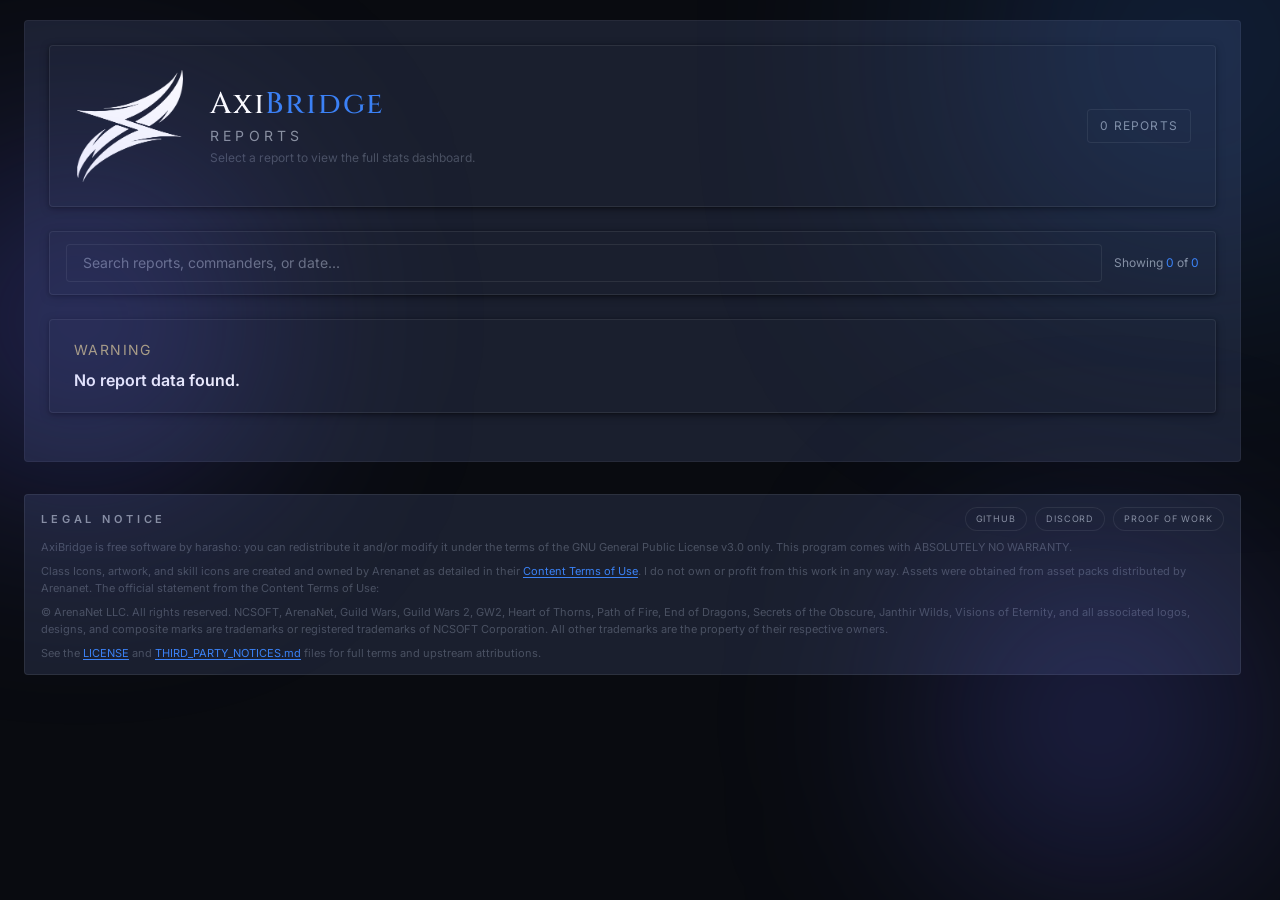
==== index.html @ 754b5597 "Add web template" ====
<!doctype html>
<html lang="en">
  <head>
    <meta charset="UTF-8" />
    <link rel="icon" type="image/png" href="./img/AxiBridge-white.png" />
    <meta name="viewport" content="width=device-width, initial-scale=1.0" />
    <title>AxiBridge</title>
    <script type="module" crossorigin src="./assets/index-B4_kZqnV.js"></script>
    <link rel="stylesheet" crossorigin href="./assets/index-CIbqY3Gg.css">
  </head>
  <body>
    <div id="root"></div>
  </body>
</html>
---- assets/index-CIbqY3Gg.css ----
@import"https://fonts.googleapis.com/css2?family=Cinzel:wght@500;700&family=Inter:wght@400;500;600;700&display=swap";*,:before,:after{--tw-border-spacing-x: 0;--tw-border-spacing-y: 0;--tw-translate-x: 0;--tw-translate-y: 0;--tw-rotate: 0;--tw-skew-x: 0;--tw-skew-y: 0;--tw-scale-x: 1;--tw-scale-y: 1;--tw-pan-x: ;--tw-pan-y: ;--tw-pinch-zoom: ;--tw-scroll-snap-strictness: proximity;--tw-gradient-from-position: ;--tw-gradient-via-position: ;--tw-gradient-to-position: ;--tw-ordinal: ;--tw-slashed-zero: ;--tw-numeric-figure: ;--tw-numeric-spacing: ;--tw-numeric-fraction: ;--tw-ring-inset: ;--tw-ring-offset-width: 0px;--tw-ring-offset-color: #fff;--tw-ring-color: rgb(59 130 246 / .5);--tw-ring-offset-shadow: 0 0 #0000;--tw-ring-shadow: 0 0 #0000;--tw-shadow: 0 0 #0000;--tw-shadow-colored: 0 0 #0000;--tw-blur: ;--tw-brightness: ;--tw-contrast: ;--tw-grayscale: ;--tw-hue-rotate: ;--tw-invert: ;--tw-saturate: ;--tw-sepia: ;--tw-drop-shadow: ;--tw-backdrop-blur: ;--tw-backdrop-brightness: ;--tw-backdrop-contrast: ;--tw-backdrop-grayscale: ;--tw-backdrop-hue-rotate: ;--tw-backdrop-invert: ;--tw-backdrop-opacity: ;--tw-backdrop-saturate: ;--tw-backdrop-sepia: ;--tw-contain-size: ;--tw-contain-layout: ;--tw-contain-paint: ;--tw-contain-style: }::backdrop{--tw-border-spacing-x: 0;--tw-border-spacing-y: 0;--tw-translate-x: 0;--tw-translate-y: 0;--tw-rotate: 0;--tw-skew-x: 0;--tw-skew-y: 0;--tw-scale-x: 1;--tw-scale-y: 1;--tw-pan-x: ;--tw-pan-y: ;--tw-pinch-zoom: ;--tw-scroll-snap-strictness: proximity;--tw-gradient-from-position: ;--tw-gradient-via-position: ;--tw-gradient-to-position: ;--tw-ordinal: ;--tw-slashed-zero: ;--tw-numeric-figure: ;--tw-numeric-spacing: ;--tw-numeric-fraction: ;--tw-ring-inset: ;--tw-ring-offset-width: 0px;--tw-ring-offset-color: #fff;--tw-ring-color: rgb(59 130 246 / .5);--tw-ring-offset-shadow: 0 0 #0000;--tw-ring-shadow: 0 0 #0000;--tw-shadow: 0 0 #0000;--tw-shadow-colored: 0 0 #0000;--tw-blur: ;--tw-brightness: ;--tw-contrast: ;--tw-grayscale: ;--tw-hue-rotate: ;--tw-invert: ;--tw-saturate: ;--tw-sepia: ;--tw-drop-shadow: ;--tw-backdrop-blur: ;--tw-backdrop-brightness: ;--tw-backdrop-contrast: ;--tw-backdrop-grayscale: ;--tw-backdrop-hue-rotate: ;--tw-backdrop-invert: ;--tw-backdrop-opacity: ;--tw-backdrop-saturate: ;--tw-backdrop-sepia: ;--tw-contain-size: ;--tw-contain-layout: ;--tw-contain-paint: ;--tw-contain-style: }*,:before,:after{box-sizing:border-box;border-width:0;border-style:solid;border-color:#e5e7eb}:before,:after{--tw-content: ""}html,:host{line-height:1.5;-webkit-text-size-adjust:100%;-moz-tab-size:4;-o-tab-size:4;tab-size:4;font-family:ui-sans-serif,system-ui,sans-serif,"Apple Color Emoji","Segoe UI Emoji",Segoe UI Symbol,"Noto Color Emoji";font-feature-settings:normal;font-variation-settings:normal;-webkit-tap-highlight-color:transparent}body{margin:0;line-height:inherit}hr{height:0;color:inherit;border-top-width:1px}abbr:where([title]){-webkit-text-decoration:underline dotted;text-decoration:underline dotted}h1,h2,h3,h4,h5,h6{font-size:inherit;font-weight:inherit}a{color:inherit;text-decoration:inherit}b,strong{font-weight:bolder}code,kbd,samp,pre{font-family:ui-monospace,SFMono-Regular,Menlo,Monaco,Consolas,Liberation Mono,Courier New,monospace;font-feature-settings:normal;font-variation-settings:normal;font-size:1em}small{font-size:80%}sub,sup{font-size:75%;line-height:0;position:relative;vertical-align:baseline}sub{bottom:-.25em}sup{top:-.5em}table{text-indent:0;border-color:inherit;border-collapse:collapse}button,input,optgroup,select,textarea{font-family:inherit;font-feature-settings:inherit;font-variation-settings:inherit;font-size:100%;font-weight:inherit;line-height:inherit;letter-spacing:inherit;color:inherit;margin:0;padding:0}button,select{text-transform:none}button,input:where([type=button]),input:where([type=reset]),input:where([type=submit]){-webkit-appearance:button;background-color:transparent;background-image:none}:-moz-focusring{outline:auto}:-moz-ui-invalid{box-shadow:none}progress{vertical-align:baseline}::-webkit-inner-spin-button,::-webkit-outer-spin-button{height:auto}[type=search]{-webkit-appearance:textfield;outline-offset:-2px}::-webkit-search-decoration{-webkit-appearance:none}::-webkit-file-upload-button{-webkit-appearance:button;font:inherit}summary{display:list-item}blockquote,dl,dd,h1,h2,h3,h4,h5,h6,hr,figure,p,pre{margin:0}fieldset{margin:0;padding:0}legend{padding:0}ol,ul,menu{list-style:none;margin:0;padding:0}dialog{padding:0}textarea{resize:vertical}input::-moz-placeholder,textarea::-moz-placeholder{opacity:1;color:#9ca3af}input::placeholder,textarea::placeholder{opacity:1;color:#9ca3af}button,[role=button]{cursor:pointer}:disabled{cursor:default}img,svg,video,canvas,audio,iframe,embed,object{display:block;vertical-align:middle}img,video{max-width:100%;height:auto}[hidden]:where(:not([hidden=until-found])){display:none}.\!container{width:100%!important}.container{width:100%}@media(min-width:640px){.\!container{max-width:640px!important}.container{max-width:640px}}@media(min-width:768px){.\!container{max-width:768px!important}.container{max-width:768px}}@media(min-width:1024px){.\!container{max-width:1024px!important}.container{max-width:1024px}}@media(min-width:1280px){.\!container{max-width:1280px!important}.container{max-width:1280px}}@media(min-width:1536px){.\!container{max-width:1536px!important}.container{max-width:1536px}}.pointer-events-none{pointer-events:none}.pointer-events-auto{pointer-events:auto}.\!visible{visibility:visible!important}.visible{visibility:visible}.collapse{visibility:collapse}.static{position:static}.fixed{position:fixed}.absolute{position:absolute}.relative{position:relative}.sticky{position:sticky}.inset-0{top:0;right:0;bottom:0;left:0}.inset-\[0\.7px\]{top:.7px;right:.7px;bottom:.7px;left:.7px}.inset-y-0{top:0;bottom:0}.-bottom-0\.5{bottom:-.125rem}.-bottom-1{bottom:-.25rem}.-bottom-24{bottom:-6rem}.-left-16{left:-4rem}.-left-8{left:-2rem}.-right-0\.5{right:-.125rem}.-right-1{right:-.25rem}.-right-24{right:-6rem}.-top-0\.5{top:-.125rem}.-top-24{top:-6rem}.-top-\[9px\]{top:-9px}.bottom-0{bottom:0}.bottom-4{bottom:1rem}.bottom-\[1px\]{bottom:1px}.bottom-full{bottom:100%}.left-0{left:0}.left-1{left:.25rem}.left-1\/2{left:50%}.left-2\.5{left:.625rem}.left-3{left:.75rem}.left-4{left:1rem}.right-0{right:0}.right-1{right:.25rem}.right-2{right:.5rem}.right-2\.5{right:.625rem}.right-4{right:1rem}.top-0{top:0}.top-1{top:.25rem}.top-1\/2{top:50%}.top-2{top:.5rem}.top-\[1px\]{top:1px}.top-\[calc\(100\%\+4px\)\]{top:calc(100% + 4px)}.top-full{top:100%}.isolate{isolation:isolate}.z-0{z-index:0}.z-10{z-index:10}.z-20{z-index:20}.z-30{z-index:30}.z-40{z-index:40}.z-50{z-index:50}.z-\[1\]{z-index:1}.z-\[60\]{z-index:60}.z-\[70\]{z-index:70}.z-\[72\]{z-index:72}.z-\[74\]{z-index:74}.z-\[9999\]{z-index:9999}.col-span-2{grid-column:span 2 / span 2}.row-span-2{grid-row:span 2 / span 2}.m-0{margin:0}.-mx-1{margin-left:-.25rem;margin-right:-.25rem}.mx-1{margin-left:.25rem;margin-right:.25rem}.mx-3{margin-left:.75rem;margin-right:.75rem}.mx-4{margin-left:1rem;margin-right:1rem}.mx-auto{margin-left:auto;margin-right:auto}.my-3{margin-top:.75rem;margin-bottom:.75rem}.\!mb-0{margin-bottom:0!important}.\!mt-0{margin-top:0!important}.-mr-\[176px\]{margin-right:-176px}.mb-0\.5{margin-bottom:.125rem}.mb-1{margin-bottom:.25rem}.mb-1\.5{margin-bottom:.375rem}.mb-2{margin-bottom:.5rem}.mb-3{margin-bottom:.75rem}.mb-3\.5{margin-bottom:.875rem}.mb-4{margin-bottom:1rem}.mb-6{margin-bottom:1.5rem}.ml-1{margin-left:.25rem}.ml-1\.5{margin-left:.375rem}.ml-2{margin-left:.5rem}.ml-3{margin-left:.75rem}.ml-auto{margin-left:auto}.mr-3{margin-right:.75rem}.mt-0\.5{margin-top:.125rem}.mt-1{margin-top:.25rem}.mt-10{margin-top:2.5rem}.mt-2{margin-top:.5rem}.mt-3{margin-top:.75rem}.mt-4{margin-top:1rem}.mt-5{margin-top:1.25rem}.mt-6{margin-top:1.5rem}.mt-8{margin-top:2rem}.mt-auto{margin-top:auto}.block{display:block}.inline-block{display:inline-block}.inline{display:inline}.flex{display:flex}.inline-flex{display:inline-flex}.\!table{display:table!important}.table{display:table}.grid{display:grid}.contents{display:contents}.hidden{display:none}.aspect-square{aspect-ratio:1 / 1}.h-0{height:0px}.h-1{height:.25rem}.h-1\.5{height:.375rem}.h-10{height:2.5rem}.h-12{height:3rem}.h-16{height:4rem}.h-2{height:.5rem}.h-2\.5{height:.625rem}.h-20{height:5rem}.h-24{height:6rem}.h-3{height:.75rem}.h-3\.5{height:.875rem}.h-32{height:8rem}.h-4{height:1rem}.h-48{height:12rem}.h-5{height:1.25rem}.h-56{height:14rem}.h-6{height:1.5rem}.h-64{height:16rem}.h-7{height:1.75rem}.h-8{height:2rem}.h-9{height:2.25rem}.h-\[12vh\]{height:12vh}.h-\[18px\]{height:18px}.h-\[220px\]{height:220px}.h-\[240px\]{height:240px}.h-\[260px\]{height:260px}.h-\[26px\]{height:26px}.h-\[280px\]{height:280px}.h-\[2px\]{height:2px}.h-\[300px\]{height:300px}.h-\[320px\]{height:320px}.h-\[34px\]{height:34px}.h-\[360px\]{height:360px}.h-\[3px\]{height:3px}.h-\[400px\]{height:400px}.h-\[480px\]{height:480px}.h-\[500px\]{height:500px}.h-\[65vh\]{height:65vh}.h-\[min\(82vh\,860px\)\]{height:min(82vh,860px)}.h-full{height:100%}.h-px{height:1px}.h-screen{height:100vh}.max-h-0{max-height:0px}.max-h-24{max-height:6rem}.max-h-28{max-height:7rem}.max-h-40{max-height:10rem}.max-h-56{max-height:14rem}.max-h-60{max-height:15rem}.max-h-64{max-height:16rem}.max-h-72{max-height:18rem}.max-h-80{max-height:20rem}.max-h-96{max-height:24rem}.max-h-\[260px\]{max-height:260px}.max-h-\[300px\]{max-height:300px}.max-h-\[30rem\]{max-height:30rem}.max-h-\[320px\]{max-height:320px}.max-h-\[32rem\]{max-height:32rem}.max-h-\[360px\]{max-height:360px}.max-h-\[420px\]{max-height:420px}.max-h-\[560px\]{max-height:560px}.max-h-\[60vh\]{max-height:60vh}.max-h-\[65vh\]{max-height:65vh}.max-h-\[85vh\]{max-height:85vh}.max-h-\[92vh\]{max-height:92vh}.max-h-\[99999px\]{max-height:99999px}.max-h-none{max-height:none}.min-h-0{min-height:0px}.min-h-10{min-height:2.5rem}.min-h-\[108px\]{min-height:108px}.min-h-\[126px\]{min-height:126px}.min-h-\[140px\]{min-height:140px}.min-h-\[182px\]{min-height:182px}.min-h-\[28px\]{min-height:28px}.min-h-\[30px\]{min-height:30px}.min-h-\[40px\]{min-height:40px}.min-h-\[56px\]{min-height:56px}.min-h-\[58px\]{min-height:58px}.min-h-\[60vh\]{min-height:60vh}.min-h-screen{min-height:100vh}.w-1\.5{width:.375rem}.w-10{width:2.5rem}.w-11{width:2.75rem}.w-12{width:3rem}.w-16{width:4rem}.w-2{width:.5rem}.w-2\.5{width:.625rem}.w-20{width:5rem}.w-3{width:.75rem}.w-3\.5{width:.875rem}.w-32{width:8rem}.w-36{width:9rem}.w-4{width:1rem}.w-44{width:11rem}.w-48{width:12rem}.w-5{width:1.25rem}.w-52{width:13rem}.w-56{width:14rem}.w-6{width:1.5rem}.w-64{width:16rem}.w-7{width:1.75rem}.w-8{width:2rem}.w-80{width:20rem}.w-9{width:2.25rem}.w-96{width:24rem}.w-\[120px\]{width:120px}.w-\[18px\]{width:18px}.w-\[220px\]{width:220px}.w-\[240px\]{width:240px}.w-\[248px\]{width:248px}.w-\[260px\]{width:260px}.w-\[26px\]{width:26px}.w-\[2px\]{width:2px}.w-\[320px\]{width:320px}.w-\[4\.5rem\]{width:4.5rem}.w-auto{width:auto}.w-full{width:100%}.w-max{width:-moz-max-content;width:max-content}.w-px{width:1px}.w-screen{width:100vw}.min-w-0{min-width:0px}.min-w-8{min-width:2rem}.min-w-\[240px\]{min-width:240px}.min-w-\[260px\]{min-width:260px}.min-w-\[420px\]{min-width:420px}.min-w-\[440px\]{min-width:440px}.min-w-\[560px\]{min-width:560px}.min-w-\[620px\]{min-width:620px}.min-w-\[640px\]{min-width:640px}.min-w-\[680px\]{min-width:680px}.min-w-\[700px\]{min-width:700px}.min-w-\[720px\]{min-width:720px}.min-w-\[760px\]{min-width:760px}.min-w-\[860px\]{min-width:860px}.min-w-\[900px\]{min-width:900px}.min-w-full{min-width:100%}.max-w-2xl{max-width:42rem}.max-w-3xl{max-width:48rem}.max-w-4xl{max-width:56rem}.max-w-6xl{max-width:72rem}.max-w-\[1100px\]{max-width:1100px}.max-w-\[120px\]{max-width:120px}.max-w-\[12rem\]{max-width:12rem}.max-w-\[140px\]{max-width:140px}.max-w-\[160px\]{max-width:160px}.max-w-\[170px\]{max-width:170px}.max-w-\[180px\]{max-width:180px}.max-w-\[200px\]{max-width:200px}.max-w-\[2150px\]{max-width:2150px}.max-w-\[58vw\]{max-width:58vw}.max-w-\[80vw\]{max-width:80vw}.max-w-full{max-width:100%}.max-w-lg{max-width:32rem}.max-w-md{max-width:28rem}.max-w-none{max-width:none}.max-w-sm{max-width:24rem}.max-w-xs{max-width:20rem}.flex-1{flex:1 1 0%}.flex-none{flex:none}.flex-shrink-0{flex-shrink:0}.shrink{flex-shrink:1}.shrink-0{flex-shrink:0}.table-auto{table-layout:auto}.table-fixed{table-layout:fixed}.border-collapse{border-collapse:collapse}.border-separate{border-collapse:separate}.border-spacing-0{--tw-border-spacing-x: 0px;--tw-border-spacing-y: 0px;border-spacing:var(--tw-border-spacing-x) var(--tw-border-spacing-y)}.-translate-x-1\/2{--tw-translate-x: -50%;transform:translate(var(--tw-translate-x),var(--tw-translate-y)) rotate(var(--tw-rotate)) skew(var(--tw-skew-x)) skewY(var(--tw-skew-y)) scaleX(var(--tw-scale-x)) scaleY(var(--tw-scale-y))}.-translate-x-full{--tw-translate-x: -100%;transform:translate(var(--tw-translate-x),var(--tw-translate-y)) rotate(var(--tw-rotate)) skew(var(--tw-skew-x)) skewY(var(--tw-skew-y)) scaleX(var(--tw-scale-x)) scaleY(var(--tw-scale-y))}.-translate-y-1\/2{--tw-translate-y: -50%;transform:translate(var(--tw-translate-x),var(--tw-translate-y)) rotate(var(--tw-rotate)) skew(var(--tw-skew-x)) skewY(var(--tw-skew-y)) scaleX(var(--tw-scale-x)) scaleY(var(--tw-scale-y))}.-translate-y-2{--tw-translate-y: -.5rem;transform:translate(var(--tw-translate-x),var(--tw-translate-y)) rotate(var(--tw-rotate)) skew(var(--tw-skew-x)) skewY(var(--tw-skew-y)) scaleX(var(--tw-scale-x)) scaleY(var(--tw-scale-y))}.translate-x-0{--tw-translate-x: 0px;transform:translate(var(--tw-translate-x),var(--tw-translate-y)) rotate(var(--tw-rotate)) skew(var(--tw-skew-x)) skewY(var(--tw-skew-y)) scaleX(var(--tw-scale-x)) scaleY(var(--tw-scale-y))}.translate-x-1{--tw-translate-x: .25rem;transform:translate(var(--tw-translate-x),var(--tw-translate-y)) rotate(var(--tw-rotate)) skew(var(--tw-skew-x)) skewY(var(--tw-skew-y)) scaleX(var(--tw-scale-x)) scaleY(var(--tw-scale-y))}.translate-x-6{--tw-translate-x: 1.5rem;transform:translate(var(--tw-translate-x),var(--tw-translate-y)) rotate(var(--tw-rotate)) skew(var(--tw-skew-x)) skewY(var(--tw-skew-y)) scaleX(var(--tw-scale-x)) scaleY(var(--tw-scale-y))}.translate-y-0{--tw-translate-y: 0px;transform:translate(var(--tw-translate-x),var(--tw-translate-y)) rotate(var(--tw-rotate)) skew(var(--tw-skew-x)) skewY(var(--tw-skew-y)) scaleX(var(--tw-scale-x)) scaleY(var(--tw-scale-y))}.-rotate-90{--tw-rotate: -90deg;transform:translate(var(--tw-translate-x),var(--tw-translate-y)) rotate(var(--tw-rotate)) skew(var(--tw-skew-x)) skewY(var(--tw-skew-y)) scaleX(var(--tw-scale-x)) scaleY(var(--tw-scale-y))}.rotate-180{--tw-rotate: 180deg;transform:translate(var(--tw-translate-x),var(--tw-translate-y)) rotate(var(--tw-rotate)) skew(var(--tw-skew-x)) skewY(var(--tw-skew-y)) scaleX(var(--tw-scale-x)) scaleY(var(--tw-scale-y))}.rotate-45{--tw-rotate: 45deg;transform:translate(var(--tw-translate-x),var(--tw-translate-y)) rotate(var(--tw-rotate)) skew(var(--tw-skew-x)) skewY(var(--tw-skew-y)) scaleX(var(--tw-scale-x)) scaleY(var(--tw-scale-y))}.scale-105{--tw-scale-x: 1.05;--tw-scale-y: 1.05;transform:translate(var(--tw-translate-x),var(--tw-translate-y)) rotate(var(--tw-rotate)) skew(var(--tw-skew-x)) skewY(var(--tw-skew-y)) scaleX(var(--tw-scale-x)) scaleY(var(--tw-scale-y))}.transform{transform:translate(var(--tw-translate-x),var(--tw-translate-y)) rotate(var(--tw-rotate)) skew(var(--tw-skew-x)) skewY(var(--tw-skew-y)) scaleX(var(--tw-scale-x)) scaleY(var(--tw-scale-y))}.animate-\[fadeUp_0\.6s_ease-out\]{animation:fadeUp .6s ease-out}@keyframes pulse{50%{opacity:.5}}.animate-pulse{animation:pulse 2s cubic-bezier(.4,0,.6,1) infinite}@keyframes spin{to{transform:rotate(360deg)}}.animate-spin{animation:spin 1s linear infinite}.cursor-help{cursor:help}.cursor-not-allowed{cursor:not-allowed}.cursor-pointer{cursor:pointer}.select-none{-webkit-user-select:none;-moz-user-select:none;user-select:none}.resize{resize:both}.snap-x{scroll-snap-type:x var(--tw-scroll-snap-strictness)}.snap-mandatory{--tw-scroll-snap-strictness: mandatory}.snap-start{scroll-snap-align:start}.scroll-mt-24{scroll-margin-top:6rem}.scroll-mt-6{scroll-margin-top:1.5rem}.list-decimal{list-style-type:decimal}.list-disc{list-style-type:disc}.appearance-none{-webkit-appearance:none;-moz-appearance:none;appearance:none}.auto-cols-fr{grid-auto-columns:minmax(0,1fr)}.grid-flow-col{grid-auto-flow:column}.grid-cols-1{grid-template-columns:repeat(1,minmax(0,1fr))}.grid-cols-2{grid-template-columns:repeat(2,minmax(0,1fr))}.grid-cols-3{grid-template-columns:repeat(3,minmax(0,1fr))}.grid-cols-6{grid-template-columns:repeat(6,minmax(0,1fr))}.grid-cols-7{grid-template-columns:repeat(7,minmax(0,1fr))}.grid-cols-\[0\.3fr_1\.3fr_1fr_0\.8fr_0\.8fr_0\.8fr\]{grid-template-columns:.3fr 1.3fr 1fr .8fr .8fr .8fr}.grid-cols-\[0\.4fr_1\.5fr_0\.8fr_0\.8fr_0\.8fr\]{grid-template-columns:.4fr 1.5fr .8fr .8fr .8fr}.grid-cols-\[0\.4fr_1\.5fr_1fr_0\.9fr\]{grid-template-columns:.4fr 1.5fr 1fr .9fr}.grid-cols-\[0\.4fr_1\.6fr_1fr\]{grid-template-columns:.4fr 1.6fr 1fr}.grid-cols-\[0\.4fr_1\.6fr_1fr_0\.9fr\]{grid-template-columns:.4fr 1.6fr 1fr .9fr}.grid-cols-\[0\.4fr_1\.6fr_1fr_1fr\]{grid-template-columns:.4fr 1.6fr 1fr 1fr}.grid-cols-\[0\.4fr_1\.6fr_1fr_1fr_1fr\]{grid-template-columns:.4fr 1.6fr 1fr 1fr 1fr}.grid-cols-\[0\.4fr_1\.6fr_1fr_1fr_1fr_1fr\]{grid-template-columns:.4fr 1.6fr 1fr 1fr 1fr 1fr}.grid-cols-\[1\.2fr_0\.8fr\]{grid-template-columns:1.2fr .8fr}.grid-cols-\[1\.4fr_0\.6fr_0\.7fr_0\.8fr\]{grid-template-columns:1.4fr .6fr .7fr .8fr}.grid-cols-\[1\.4fr_0\.8fr_0\.8fr\]{grid-template-columns:1.4fr .8fr .8fr}.grid-cols-\[1\.6fr_0\.8fr_0\.8fr_0\.8fr\]{grid-template-columns:1.6fr .8fr .8fr .8fr}.grid-cols-\[12px_16px_minmax\(0\,1fr\)_auto\]{grid-template-columns:12px 16px minmax(0,1fr) auto}.grid-cols-\[18px_minmax\(0\,1fr\)\]{grid-template-columns:18px minmax(0,1fr)}.grid-cols-\[1fr_110px\]{grid-template-columns:1fr 110px}.grid-cols-\[1fr_auto_1fr\]{grid-template-columns:1fr auto 1fr}.grid-cols-\[230px_1fr\]{grid-template-columns:230px 1fr}.grid-cols-\[2fr_0\.6fr_0\.8fr_0\.6fr_0\.6fr_0\.5fr\]{grid-template-columns:2fr .6fr .8fr .6fr .6fr .5fr}.grid-cols-\[2fr_0\.8fr_0\.7fr\]{grid-template-columns:2fr .8fr .7fr}.grid-cols-\[2fr_0\.8fr_0\.8fr\]{grid-template-columns:2fr .8fr .8fr}.grid-cols-\[2fr_0\.9fr_0\.7fr\]{grid-template-columns:2fr .9fr .7fr}.grid-cols-\[36px_minmax\(0\,1fr\)\]{grid-template-columns:36px minmax(0,1fr)}.grid-cols-\[40px_minmax\(0\,1fr\)\]{grid-template-columns:40px minmax(0,1fr)}.grid-cols-\[minmax\(0\,3\.2fr\)_minmax\(140px\,1\.1fr\)_86px\]{grid-template-columns:minmax(0,3.2fr) minmax(140px,1.1fr) 86px}.grid-rows-2{grid-template-rows:repeat(2,minmax(0,1fr))}.flex-row{flex-direction:row}.flex-col{flex-direction:column}.flex-wrap{flex-wrap:wrap}.flex-nowrap{flex-wrap:nowrap}.items-start{align-items:flex-start}.items-end{align-items:flex-end}.items-center{align-items:center}.items-baseline{align-items:baseline}.items-stretch{align-items:stretch}.justify-start{justify-content:flex-start}.justify-end{justify-content:flex-end}.justify-center{justify-content:center}.justify-between{justify-content:space-between}.gap-0{gap:0px}.gap-0\.5{gap:.125rem}.gap-1{gap:.25rem}.gap-1\.5{gap:.375rem}.gap-2{gap:.5rem}.gap-2\.5{gap:.625rem}.gap-3{gap:.75rem}.gap-4{gap:1rem}.gap-5{gap:1.25rem}.gap-6{gap:1.5rem}.gap-x-1\.5{-moz-column-gap:.375rem;column-gap:.375rem}.gap-x-2{-moz-column-gap:.5rem;column-gap:.5rem}.gap-x-3{-moz-column-gap:.75rem;column-gap:.75rem}.gap-x-4{-moz-column-gap:1rem;column-gap:1rem}.gap-y-1{row-gap:.25rem}.gap-y-1\.5{row-gap:.375rem}.space-y-0>:not([hidden])~:not([hidden]){--tw-space-y-reverse: 0;margin-top:calc(0px * calc(1 - var(--tw-space-y-reverse)));margin-bottom:calc(0px * var(--tw-space-y-reverse))}.space-y-0\.5>:not([hidden])~:not([hidden]){--tw-space-y-reverse: 0;margin-top:calc(.125rem * calc(1 - var(--tw-space-y-reverse)));margin-bottom:calc(.125rem * var(--tw-space-y-reverse))}.space-y-1>:not([hidden])~:not([hidden]){--tw-space-y-reverse: 0;margin-top:calc(.25rem * calc(1 - var(--tw-space-y-reverse)));margin-bottom:calc(.25rem * var(--tw-space-y-reverse))}.space-y-1\.5>:not([hidden])~:not([hidden]){--tw-space-y-reverse: 0;margin-top:calc(.375rem * calc(1 - var(--tw-space-y-reverse)));margin-bottom:calc(.375rem * var(--tw-space-y-reverse))}.space-y-2>:not([hidden])~:not([hidden]){--tw-space-y-reverse: 0;margin-top:calc(.5rem * calc(1 - var(--tw-space-y-reverse)));margin-bottom:calc(.5rem * var(--tw-space-y-reverse))}.space-y-2\.5>:not([hidden])~:not([hidden]){--tw-space-y-reverse: 0;margin-top:calc(.625rem * calc(1 - var(--tw-space-y-reverse)));margin-bottom:calc(.625rem * var(--tw-space-y-reverse))}.space-y-3>:not([hidden])~:not([hidden]){--tw-space-y-reverse: 0;margin-top:calc(.75rem * calc(1 - var(--tw-space-y-reverse)));margin-bottom:calc(.75rem * var(--tw-space-y-reverse))}.space-y-4>:not([hidden])~:not([hidden]){--tw-space-y-reverse: 0;margin-top:calc(1rem * calc(1 - var(--tw-space-y-reverse)));margin-bottom:calc(1rem * var(--tw-space-y-reverse))}.space-y-5>:not([hidden])~:not([hidden]){--tw-space-y-reverse: 0;margin-top:calc(1.25rem * calc(1 - var(--tw-space-y-reverse)));margin-bottom:calc(1.25rem * var(--tw-space-y-reverse))}.space-y-6>:not([hidden])~:not([hidden]){--tw-space-y-reverse: 0;margin-top:calc(1.5rem * calc(1 - var(--tw-space-y-reverse)));margin-bottom:calc(1.5rem * var(--tw-space-y-reverse))}.divide-y>:not([hidden])~:not([hidden]){--tw-divide-y-reverse: 0;border-top-width:calc(1px * calc(1 - var(--tw-divide-y-reverse)));border-bottom-width:calc(1px * var(--tw-divide-y-reverse))}.divide-white\/10>:not([hidden])~:not([hidden]){border-color:#ffffff1a}.divide-white\/5>:not([hidden])~:not([hidden]){border-color:#ffffff0d}.self-end{align-self:flex-end}.self-center{align-self:center}.self-stretch{align-self:stretch}.overflow-auto{overflow:auto}.overflow-hidden{overflow:hidden}.overflow-visible{overflow:visible}.overflow-x-auto{overflow-x:auto}.overflow-y-auto{overflow-y:auto}.overflow-x-hidden{overflow-x:hidden}.overscroll-contain{overscroll-behavior:contain}.truncate{overflow:hidden;text-overflow:ellipsis;white-space:nowrap}.whitespace-normal{white-space:normal}.whitespace-nowrap{white-space:nowrap}.whitespace-pre-wrap{white-space:pre-wrap}.break-words{overflow-wrap:break-word}.break-all{word-break:break-all}.rounded{border-radius:.25rem}.rounded-2xl{border-radius:1rem}.rounded-\[2px\]{border-radius:2px}.rounded-\[3px\]{border-radius:3px}.rounded-\[4px\]{border-radius:4px}.rounded-\[6px\]{border-radius:6px}.rounded-\[var\(--radius-md\)\]{border-radius:var(--radius-md)}.rounded-full{border-radius:9999px}.rounded-lg{border-radius:.5rem}.rounded-md{border-radius:.375rem}.rounded-sm{border-radius:.125rem}.rounded-xl{border-radius:.75rem}.rounded-l-md{border-top-left-radius:.375rem;border-bottom-left-radius:.375rem}.rounded-r-md{border-top-right-radius:.375rem;border-bottom-right-radius:.375rem}.rounded-r-none{border-top-right-radius:0;border-bottom-right-radius:0}.\!border-0{border-width:0px!important}.border{border-width:1px}.border-0{border-width:0px}.border-2{border-width:2px}.border-b{border-bottom-width:1px}.border-l{border-left-width:1px}.border-l-2{border-left-width:2px}.border-l-4{border-left-width:4px}.border-r{border-right-width:1px}.border-t{border-top-width:1px}.border-dashed{border-style:dashed}.border-dotted{border-style:dotted}.border-none{border-style:none}.border-\[color\:var\(--accent-border\)\]{border-color:var(--accent-border)}.border-\[color\:var\(--border-default\)\]{border-color:var(--border-default)}.border-\[color\:var\(--border-hover\)\]{border-color:var(--border-hover)}.border-\[color\:var\(--border-subtle\)\]{border-color:var(--border-subtle)}.border-\[color\:var\(--brand-primary\)\]{border-color:var(--brand-primary)}.border-amber-200\/10{border-color:#fde68a1a}.border-amber-300\/40{border-color:#fcd34d66}.border-amber-400{--tw-border-opacity: 1;border-color:rgb(251 191 36 / var(--tw-border-opacity, 1))}.border-amber-400\/30{border-color:#fbbf244d}.border-amber-400\/40{border-color:#fbbf2466}.border-amber-500\/20{border-color:#f59e0b33}.border-amber-500\/30{border-color:#f59e0b4d}.border-amber-500\/35{border-color:#f59e0b59}.border-amber-500\/40{border-color:#f59e0b66}.border-amber-500\/50{border-color:#f59e0b80}.border-blue-400{--tw-border-opacity: 1;border-color:rgb(96 165 250 / var(--tw-border-opacity, 1))}.border-blue-400\/40{border-color:#60a5fa66}.border-blue-500\/30{border-color:#3b82f64d}.border-blue-500\/40{border-color:#3b82f666}.border-blue-500\/50{border-color:#3b82f680}.border-cyan-200\/40{border-color:#a5f3fc66}.border-cyan-300\/30{border-color:#67e8f94d}.border-cyan-300\/40{border-color:#67e8f966}.border-cyan-300\/50{border-color:#67e8f980}.border-cyan-400\/30{border-color:#22d3ee4d}.border-cyan-400\/40{border-color:#22d3ee66}.border-cyan-500\/25{border-color:#06b6d440}.border-cyan-500\/30{border-color:#06b6d44d}.border-cyan-500\/40{border-color:#06b6d466}.border-emerald-200\/10{border-color:#a7f3d01a}.border-emerald-400\/40{border-color:#34d39966}.border-emerald-500\/30{border-color:#10b9814d}.border-emerald-500\/35{border-color:#10b98159}.border-emerald-500\/40{border-color:#10b98166}.border-green-500\/30{border-color:#22c55e4d}.border-green-500\/40{border-color:#22c55e66}.border-indigo-300\/20{border-color:#a5b4fc33}.border-orange-200\/40{border-color:#fed7aa66}.border-orange-400\/30{border-color:#fb923c4d}.border-orange-500\/30{border-color:#f973164d}.border-orange-500\/35{border-color:#f9731659}.border-purple-500\/30{border-color:#a855f74d}.border-red-400\/25{border-color:#f8717140}.border-red-500\/30{border-color:#ef44444d}.border-red-500\/40{border-color:#ef444466}.border-red-500\/50{border-color:#ef444480}.border-rose-200\/10{border-color:#fecdd31a}.border-rose-300\/30{border-color:#fda4af4d}.border-rose-500\/20{border-color:#f43f5e33}.border-rose-500\/30{border-color:#f43f5e4d}.border-rose-500\/35{border-color:#f43f5e59}.border-rose-500\/60{border-color:#f43f5e99}.border-slate-300\/30{border-color:#cbd5e14d}.border-slate-400\/30{border-color:#94a3b84d}.border-transparent{border-color:transparent}.border-violet-500\/35{border-color:#8b5cf659}.border-white\/10{border-color:#ffffff1a}.border-white\/15{border-color:#ffffff26}.border-white\/20{border-color:#fff3}.border-white\/40{border-color:#fff6}.border-white\/5{border-color:#ffffff0d}.border-white\/60{border-color:#fff9}.border-white\/\[0\.03\]{border-color:#ffffff08}.border-white\/\[0\.06\]{border-color:#ffffff0f}.border-white\/\[0\.07\]{border-color:#ffffff12}.border-white\/\[0\.08\]{border-color:#ffffff14}.border-white\/\[0\.09\]{border-color:#ffffff17}.border-yellow-500\/20{border-color:#eab30833}.border-l-amber-500{--tw-border-opacity: 1;border-left-color:rgb(245 158 11 / var(--tw-border-opacity, 1))}.border-l-emerald-500{--tw-border-opacity: 1;border-left-color:rgb(16 185 129 / var(--tw-border-opacity, 1))}.border-l-rose-500{--tw-border-opacity: 1;border-left-color:rgb(244 63 94 / var(--tw-border-opacity, 1))}.border-t-cyan-400{--tw-border-opacity: 1;border-top-color:rgb(34 211 238 / var(--tw-border-opacity, 1))}.\!bg-cyan-300{--tw-bg-opacity: 1 !important;background-color:rgb(103 232 249 / var(--tw-bg-opacity, 1))!important}.bg-\[color\:var\(--accent-bg\)\]{background-color:var(--accent-bg)}.bg-\[color\:var\(--accent-bg-strong\)\]{background-color:var(--accent-bg-strong)}.bg-\[color\:var\(--bg-elevated\)\]{background-color:var(--bg-elevated)}.bg-\[var\(--accent-bg\)\]{background-color:var(--accent-bg)}.bg-\[var\(--accent-bg-strong\)\]{background-color:var(--accent-bg-strong)}.bg-\[var\(--bg-card\)\]{background-color:var(--bg-card)}.bg-\[var\(--bg-card-inner\)\]{background-color:var(--bg-card-inner)}.bg-\[var\(--bg-elevated\)\]{background-color:var(--bg-elevated)}.bg-\[var\(--bg-hover\)\]{background-color:var(--bg-hover)}.bg-amber-400{--tw-bg-opacity: 1;background-color:rgb(251 191 36 / var(--tw-bg-opacity, 1))}.bg-amber-500{--tw-bg-opacity: 1;background-color:rgb(245 158 11 / var(--tw-bg-opacity, 1))}.bg-amber-500\/10{background-color:#f59e0b1a}.bg-amber-500\/15{background-color:#f59e0b26}.bg-amber-500\/20{background-color:#f59e0b33}.bg-amber-500\/25{background-color:#f59e0b40}.bg-black\/20{background-color:#0003}.bg-black\/25{background-color:#00000040}.bg-black\/30{background-color:#0000004d}.bg-black\/40{background-color:#0006}.bg-black\/50{background-color:#00000080}.bg-black\/60{background-color:#0009}.bg-black\/70{background-color:#000000b3}.bg-blue-400\/90{background-color:#60a5fae6}.bg-blue-500\/10{background-color:#3b82f61a}.bg-blue-500\/15{background-color:#3b82f626}.bg-blue-500\/20{background-color:#3b82f633}.bg-blue-500\/30{background-color:#3b82f64d}.bg-cyan-400\/10{background-color:#22d3ee1a}.bg-cyan-400\/15{background-color:#22d3ee26}.bg-cyan-500\/10{background-color:#06b6d41a}.bg-cyan-500\/15{background-color:#06b6d426}.bg-cyan-500\/20{background-color:#06b6d433}.bg-cyan-500\/30{background-color:#06b6d44d}.bg-cyan-500\/80{background-color:#06b6d4cc}.bg-cyan-500\/\[0\.08\]{background-color:#06b6d414}.bg-cyan-600{--tw-bg-opacity: 1;background-color:rgb(8 145 178 / var(--tw-bg-opacity, 1))}.bg-cyan-600\/20{background-color:#0891b233}.bg-emerald-400{--tw-bg-opacity: 1;background-color:rgb(52 211 153 / var(--tw-bg-opacity, 1))}.bg-emerald-500{--tw-bg-opacity: 1;background-color:rgb(16 185 129 / var(--tw-bg-opacity, 1))}.bg-emerald-500\/10{background-color:#10b9811a}.bg-emerald-500\/15{background-color:#10b98126}.bg-emerald-500\/20{background-color:#10b98133}.bg-emerald-500\/30{background-color:#10b9814d}.bg-fuchsia-500\/20{background-color:#d946ef33}.bg-gray-600{--tw-bg-opacity: 1;background-color:rgb(75 85 99 / var(--tw-bg-opacity, 1))}.bg-green-500{--tw-bg-opacity: 1;background-color:rgb(34 197 94 / var(--tw-bg-opacity, 1))}.bg-green-500\/20{background-color:#22c55e33}.bg-indigo-500\/10{background-color:#6366f11a}.bg-indigo-500\/15{background-color:#6366f126}.bg-indigo-500\/20{background-color:#6366f133}.bg-orange-400{--tw-bg-opacity: 1;background-color:rgb(251 146 60 / var(--tw-bg-opacity, 1))}.bg-orange-400\/15{background-color:#fb923c26}.bg-orange-500{--tw-bg-opacity: 1;background-color:rgb(249 115 22 / var(--tw-bg-opacity, 1))}.bg-orange-500\/10{background-color:#f973161a}.bg-orange-500\/15{background-color:#f9731626}.bg-orange-500\/20{background-color:#f9731633}.bg-orange-500\/80{background-color:#f97316cc}.bg-pink-500\/20{background-color:#ec489933}.bg-purple-500\/20{background-color:#a855f733}.bg-red-400{--tw-bg-opacity: 1;background-color:rgb(248 113 113 / var(--tw-bg-opacity, 1))}.bg-red-500{--tw-bg-opacity: 1;background-color:rgb(239 68 68 / var(--tw-bg-opacity, 1))}.bg-red-500\/10{background-color:#ef44441a}.bg-red-500\/15{background-color:#ef444426}.bg-red-500\/20{background-color:#ef444433}.bg-red-600{--tw-bg-opacity: 1;background-color:rgb(220 38 38 / var(--tw-bg-opacity, 1))}.bg-rose-400{--tw-bg-opacity: 1;background-color:rgb(251 113 133 / var(--tw-bg-opacity, 1))}.bg-rose-400\/20{background-color:#fb718533}.bg-rose-500{--tw-bg-opacity: 1;background-color:rgb(244 63 94 / var(--tw-bg-opacity, 1))}.bg-rose-500\/10{background-color:#f43f5e1a}.bg-rose-500\/15{background-color:#f43f5e26}.bg-slate-200\/70{background-color:#e2e8f0b3}.bg-slate-300\/15{background-color:#cbd5e126}.bg-slate-400\/10{background-color:#94a3b81a}.bg-slate-500\/10{background-color:#64748b1a}.bg-slate-500\/20{background-color:#64748b33}.bg-slate-900{--tw-bg-opacity: 1;background-color:rgb(15 23 42 / var(--tw-bg-opacity, 1))}.bg-slate-950\/70{background-color:#020617b3}.bg-transparent{background-color:transparent}.bg-violet-500\/15{background-color:#8b5cf626}.bg-white{--tw-bg-opacity: 1;background-color:rgb(255 255 255 / var(--tw-bg-opacity, 1))}.bg-white\/10{background-color:#ffffff1a}.bg-white\/5{background-color:#ffffff0d}.bg-white\/\[0\.03\]{background-color:#ffffff08}.bg-white\/\[0\.04\]{background-color:#ffffff0a}.bg-white\/\[0\.05\]{background-color:#ffffff0d}.bg-yellow-500\/20{background-color:#eab30833}.bg-gradient-to-b{background-image:linear-gradient(to bottom,var(--tw-gradient-stops))}.bg-gradient-to-br{background-image:linear-gradient(to bottom right,var(--tw-gradient-stops))}.from-\[color\:var\(--accent-bg\)\]{--tw-gradient-from: var(--accent-bg) var(--tw-gradient-from-position);--tw-gradient-to: rgb(255 255 255 / 0) var(--tw-gradient-to-position);--tw-gradient-stops: var(--tw-gradient-from), var(--tw-gradient-to)}.from-slate-950\/55{--tw-gradient-from: rgb(2 6 23 / .55) var(--tw-gradient-from-position);--tw-gradient-to: rgb(2 6 23 / 0) var(--tw-gradient-to-position);--tw-gradient-stops: var(--tw-gradient-from), var(--tw-gradient-to)}.from-white\/10{--tw-gradient-from: rgb(255 255 255 / .1) var(--tw-gradient-from-position);--tw-gradient-to: rgb(255 255 255 / 0) var(--tw-gradient-to-position);--tw-gradient-stops: var(--tw-gradient-from), var(--tw-gradient-to)}.via-white\/10{--tw-gradient-to: rgb(255 255 255 / 0) var(--tw-gradient-to-position);--tw-gradient-stops: var(--tw-gradient-from), rgb(255 255 255 / .1) var(--tw-gradient-via-position), var(--tw-gradient-to)}.via-white\/5{--tw-gradient-to: rgb(255 255 255 / 0) var(--tw-gradient-to-position);--tw-gradient-stops: var(--tw-gradient-from), rgb(255 255 255 / .05) var(--tw-gradient-via-position), var(--tw-gradient-to)}.to-slate-900\/45{--tw-gradient-to: rgb(15 23 42 / .45) var(--tw-gradient-to-position)}.to-transparent{--tw-gradient-to: transparent var(--tw-gradient-to-position)}.fill-amber-300{fill:#fcd34d}.fill-transparent{fill:transparent}.fill-yellow-500\/40{fill:#eab30866}.object-contain{-o-object-fit:contain;object-fit:contain}.object-cover{-o-object-fit:cover;object-fit:cover}.\!p-0{padding:0!important}.p-0{padding:0}.p-0\.5{padding:.125rem}.p-1{padding:.25rem}.p-1\.5{padding:.375rem}.p-2{padding:.5rem}.p-2\.5{padding:.625rem}.p-3{padding:.75rem}.p-4{padding:1rem}.p-5{padding:1.25rem}.p-6{padding:1.5rem}.p-8{padding:2rem}.p-\[1px\]{padding:1px}.px-1{padding-left:.25rem;padding-right:.25rem}.px-1\.5{padding-left:.375rem;padding-right:.375rem}.px-2{padding-left:.5rem;padding-right:.5rem}.px-2\.5{padding-left:.625rem;padding-right:.625rem}.px-3{padding-left:.75rem;padding-right:.75rem}.px-4{padding-left:1rem;padding-right:1rem}.px-5{padding-left:1.25rem;padding-right:1.25rem}.px-6{padding-left:1.5rem;padding-right:1.5rem}.px-8{padding-left:2rem;padding-right:2rem}.px-\[18px\]{padding-left:18px;padding-right:18px}.py-0\.5{padding-top:.125rem;padding-bottom:.125rem}.py-1{padding-top:.25rem;padding-bottom:.25rem}.py-1\.5{padding-top:.375rem;padding-bottom:.375rem}.py-12{padding-top:3rem;padding-bottom:3rem}.py-2{padding-top:.5rem;padding-bottom:.5rem}.py-2\.5{padding-top:.625rem;padding-bottom:.625rem}.py-3{padding-top:.75rem;padding-bottom:.75rem}.py-4{padding-top:1rem;padding-bottom:1rem}.py-5{padding-top:1.25rem;padding-bottom:1.25rem}.py-6{padding-top:1.5rem;padding-bottom:1.5rem}.py-8{padding-top:2rem;padding-bottom:2rem}.py-\[1\.5px\]{padding-top:1.5px;padding-bottom:1.5px}.py-\[14px\]{padding-top:14px;padding-bottom:14px}.py-\[1px\]{padding-top:1px;padding-bottom:1px}.py-\[2px\]{padding-top:2px;padding-bottom:2px}.py-px{padding-top:1px;padding-bottom:1px}.pb-0{padding-bottom:0}.pb-0\.5{padding-bottom:.125rem}.pb-1{padding-bottom:.25rem}.pb-1\.5{padding-bottom:.375rem}.pb-10{padding-bottom:2.5rem}.pb-2{padding-bottom:.5rem}.pb-3{padding-bottom:.75rem}.pb-4{padding-bottom:1rem}.pb-5{padding-bottom:1.25rem}.pb-6{padding-bottom:1.5rem}.pb-8{padding-bottom:2rem}.pb-\[2px\]{padding-bottom:2px}.pl-0{padding-left:0}.pl-1{padding-left:.25rem}.pl-2{padding-left:.5rem}.pl-2\.5{padding-left:.625rem}.pl-3{padding-left:.75rem}.pl-4{padding-left:1rem}.pl-5{padding-left:1.25rem}.pl-6{padding-left:1.5rem}.pl-8{padding-left:2rem}.pl-\[10px\]{padding-left:10px}.pr-0\.5{padding-right:.125rem}.pr-1{padding-right:.25rem}.pr-2{padding-right:.5rem}.pr-3{padding-right:.75rem}.pr-4{padding-right:1rem}.pr-6{padding-right:1.5rem}.pr-7{padding-right:1.75rem}.pr-8{padding-right:2rem}.pt-1{padding-top:.25rem}.pt-1\.5{padding-top:.375rem}.pt-2{padding-top:.5rem}.pt-2\.5{padding-top:.625rem}.pt-3{padding-top:.75rem}.pt-4{padding-top:1rem}.pt-6{padding-top:1.5rem}.pt-\[1px\]{padding-top:1px}.text-left{text-align:left}.text-center{text-align:center}.text-right{text-align:right}.align-top{vertical-align:top}.font-mono{font-family:ui-monospace,SFMono-Regular,Menlo,Monaco,Consolas,Liberation Mono,Courier New,monospace}.text-2xl{font-size:1.5rem;line-height:2rem}.text-3xl{font-size:1.875rem;line-height:2.25rem}.text-4xl{font-size:2.25rem;line-height:2.5rem}.text-\[10px\]{font-size:10px}.text-\[11px\]{font-size:11px}.text-\[12px\]{font-size:12px}.text-\[13px\]{font-size:13px}.text-\[15px\]{font-size:15px}.text-\[17px\]{font-size:17px}.text-\[8\.5px\]{font-size:8.5px}.text-\[8px\]{font-size:8px}.text-\[9px\]{font-size:9px}.text-base{font-size:1rem;line-height:1.5rem}.text-lg{font-size:1.125rem;line-height:1.75rem}.text-sm{font-size:.875rem;line-height:1.25rem}.text-xl{font-size:1.25rem;line-height:1.75rem}.text-xs{font-size:.75rem;line-height:1rem}.font-black{font-weight:900}.font-bold{font-weight:700}.font-medium{font-weight:500}.font-normal{font-weight:400}.font-semibold{font-weight:600}.uppercase{text-transform:uppercase}.normal-case{text-transform:none}.italic{font-style:italic}.tabular-nums{--tw-numeric-spacing: tabular-nums;font-variant-numeric:var(--tw-ordinal) var(--tw-slashed-zero) var(--tw-numeric-figure) var(--tw-numeric-spacing) var(--tw-numeric-fraction)}.leading-6{line-height:1.5rem}.leading-\[1\.45\]{line-height:1.45}.leading-\[1\.5\]{line-height:1.5}.leading-none{line-height:1}.leading-normal{line-height:1.5}.leading-snug{line-height:1.375}.leading-tight{line-height:1.25}.tracking-\[\.15em\]{letter-spacing:.15em}.tracking-\[\.1em\]{letter-spacing:.1em}.tracking-\[0\.05em\]{letter-spacing:.05em}.tracking-\[0\.06em\]{letter-spacing:.06em}.tracking-\[0\.08em\]{letter-spacing:.08em}.tracking-\[0\.18em\]{letter-spacing:.18em}.tracking-\[0\.22em\]{letter-spacing:.22em}.tracking-\[0\.24em\]{letter-spacing:.24em}.tracking-\[0\.25em\]{letter-spacing:.25em}.tracking-\[0\.28em\]{letter-spacing:.28em}.tracking-\[0\.2em\]{letter-spacing:.2em}.tracking-\[0\.35em\]{letter-spacing:.35em}.tracking-\[0\.3em\]{letter-spacing:.3em}.tracking-\[0\.4em\]{letter-spacing:.4em}.tracking-normal{letter-spacing:0em}.tracking-tighter{letter-spacing:-.05em}.tracking-wide{letter-spacing:.025em}.tracking-wider{letter-spacing:.05em}.tracking-widest{letter-spacing:.1em}.\!text-cyan-300{--tw-text-opacity: 1 !important;color:rgb(103 232 249 / var(--tw-text-opacity, 1))!important}.text-\[color\:var\(--accent\)\]{color:var(--accent)}.text-\[color\:var\(--accent-border\)\]{color:var(--accent-border)}.text-\[color\:var\(--brand-primary\)\]{color:var(--brand-primary)}.text-\[color\:var\(--status-warning\)\]{color:var(--status-warning)}.text-\[color\:var\(--text-muted\)\]{color:var(--text-muted)}.text-\[color\:var\(--text-primary\)\]{color:var(--text-primary)}.text-\[color\:var\(--text-secondary\)\]{color:var(--text-secondary)}.text-\[var\(--tw-colors-cyan-950\)\]{color:var(--tw-colors-cyan-950)}.text-amber-100{--tw-text-opacity: 1;color:rgb(254 243 199 / var(--tw-text-opacity, 1))}.text-amber-100\/80{color:#fef3c7cc}.text-amber-200{--tw-text-opacity: 1;color:rgb(253 230 138 / var(--tw-text-opacity, 1))}.text-amber-200\/60{color:#fde68a99}.text-amber-200\/70{color:#fde68ab3}.text-amber-200\/80{color:#fde68acc}.text-amber-300{--tw-text-opacity: 1;color:rgb(252 211 77 / var(--tw-text-opacity, 1))}.text-amber-300\/60{color:#fcd34d99}.text-amber-300\/70{color:#fcd34db3}.text-amber-400{--tw-text-opacity: 1;color:rgb(251 191 36 / var(--tw-text-opacity, 1))}.text-amber-50{--tw-text-opacity: 1;color:rgb(255 251 235 / var(--tw-text-opacity, 1))}.text-blue-100{--tw-text-opacity: 1;color:rgb(219 234 254 / var(--tw-text-opacity, 1))}.text-blue-200{--tw-text-opacity: 1;color:rgb(191 219 254 / var(--tw-text-opacity, 1))}.text-blue-200\/80{color:#bfdbfecc}.text-blue-300{--tw-text-opacity: 1;color:rgb(147 197 253 / var(--tw-text-opacity, 1))}.text-blue-400{--tw-text-opacity: 1;color:rgb(96 165 250 / var(--tw-text-opacity, 1))}.text-cyan-100{--tw-text-opacity: 1;color:rgb(207 250 254 / var(--tw-text-opacity, 1))}.text-cyan-200{--tw-text-opacity: 1;color:rgb(165 243 252 / var(--tw-text-opacity, 1))}.text-cyan-200\/60{color:#a5f3fc99}.text-cyan-200\/70{color:#a5f3fcb3}.text-cyan-200\/80{color:#a5f3fccc}.text-cyan-300{--tw-text-opacity: 1;color:rgb(103 232 249 / var(--tw-text-opacity, 1))}.text-cyan-300\/60{color:#67e8f999}.text-cyan-300\/70{color:#67e8f9b3}.text-cyan-300\/80{color:#67e8f9cc}.text-cyan-400{--tw-text-opacity: 1;color:rgb(34 211 238 / var(--tw-text-opacity, 1))}.text-cyan-50{--tw-text-opacity: 1;color:rgb(236 254 255 / var(--tw-text-opacity, 1))}.text-emerald-100{--tw-text-opacity: 1;color:rgb(209 250 229 / var(--tw-text-opacity, 1))}.text-emerald-100\/80{color:#d1fae5cc}.text-emerald-200{--tw-text-opacity: 1;color:rgb(167 243 208 / var(--tw-text-opacity, 1))}.text-emerald-200\/80{color:#a7f3d0cc}.text-emerald-300{--tw-text-opacity: 1;color:rgb(110 231 183 / var(--tw-text-opacity, 1))}.text-emerald-400{--tw-text-opacity: 1;color:rgb(52 211 153 / var(--tw-text-opacity, 1))}.text-fuchsia-200{--tw-text-opacity: 1;color:rgb(245 208 254 / var(--tw-text-opacity, 1))}.text-fuchsia-400{--tw-text-opacity: 1;color:rgb(232 121 249 / var(--tw-text-opacity, 1))}.text-gray-100{--tw-text-opacity: 1;color:rgb(243 244 246 / var(--tw-text-opacity, 1))}.text-gray-200{--tw-text-opacity: 1;color:rgb(229 231 235 / var(--tw-text-opacity, 1))}.text-gray-300{--tw-text-opacity: 1;color:rgb(209 213 219 / var(--tw-text-opacity, 1))}.text-gray-400{--tw-text-opacity: 1;color:rgb(156 163 175 / var(--tw-text-opacity, 1))}.text-gray-500{--tw-text-opacity: 1;color:rgb(107 114 128 / var(--tw-text-opacity, 1))}.text-gray-600{--tw-text-opacity: 1;color:rgb(75 85 99 / var(--tw-text-opacity, 1))}.text-green-300{--tw-text-opacity: 1;color:rgb(134 239 172 / var(--tw-text-opacity, 1))}.text-green-400{--tw-text-opacity: 1;color:rgb(74 222 128 / var(--tw-text-opacity, 1))}.text-indigo-100\/90{color:#e0e7ffe6}.text-indigo-200{--tw-text-opacity: 1;color:rgb(199 210 254 / var(--tw-text-opacity, 1))}.text-indigo-200\/80{color:#c7d2fecc}.text-indigo-300{--tw-text-opacity: 1;color:rgb(165 180 252 / var(--tw-text-opacity, 1))}.text-indigo-400{--tw-text-opacity: 1;color:rgb(129 140 248 / var(--tw-text-opacity, 1))}.text-orange-100{--tw-text-opacity: 1;color:rgb(255 237 213 / var(--tw-text-opacity, 1))}.text-orange-200{--tw-text-opacity: 1;color:rgb(254 215 170 / var(--tw-text-opacity, 1))}.text-orange-200\/70{color:#fed7aab3}.text-orange-200\/80{color:#fed7aacc}.text-orange-300{--tw-text-opacity: 1;color:rgb(253 186 116 / var(--tw-text-opacity, 1))}.text-orange-400{--tw-text-opacity: 1;color:rgb(251 146 60 / var(--tw-text-opacity, 1))}.text-orange-50{--tw-text-opacity: 1;color:rgb(255 247 237 / var(--tw-text-opacity, 1))}.text-pink-400{--tw-text-opacity: 1;color:rgb(244 114 182 / var(--tw-text-opacity, 1))}.text-purple-300{--tw-text-opacity: 1;color:rgb(216 180 254 / var(--tw-text-opacity, 1))}.text-purple-400{--tw-text-opacity: 1;color:rgb(192 132 252 / var(--tw-text-opacity, 1))}.text-red-100{--tw-text-opacity: 1;color:rgb(254 226 226 / var(--tw-text-opacity, 1))}.text-red-200{--tw-text-opacity: 1;color:rgb(254 202 202 / var(--tw-text-opacity, 1))}.text-red-200\/50{color:#fecaca80}.text-red-200\/60{color:#fecaca99}.text-red-300{--tw-text-opacity: 1;color:rgb(252 165 165 / var(--tw-text-opacity, 1))}.text-red-400{--tw-text-opacity: 1;color:rgb(248 113 113 / var(--tw-text-opacity, 1))}.text-red-500{--tw-text-opacity: 1;color:rgb(239 68 68 / var(--tw-text-opacity, 1))}.text-rose-100{--tw-text-opacity: 1;color:rgb(255 228 230 / var(--tw-text-opacity, 1))}.text-rose-100\/75{color:#ffe4e6bf}.text-rose-100\/80{color:#ffe4e6cc}.text-rose-200{--tw-text-opacity: 1;color:rgb(254 205 211 / var(--tw-text-opacity, 1))}.text-rose-200\/60{color:#fecdd399}.text-rose-300{--tw-text-opacity: 1;color:rgb(253 164 175 / var(--tw-text-opacity, 1))}.text-rose-300\/70{color:#fda4afb3}.text-rose-400{--tw-text-opacity: 1;color:rgb(251 113 133 / var(--tw-text-opacity, 1))}.text-rose-50{--tw-text-opacity: 1;color:rgb(255 241 242 / var(--tw-text-opacity, 1))}.text-sky-200{--tw-text-opacity: 1;color:rgb(186 230 253 / var(--tw-text-opacity, 1))}.text-sky-300{--tw-text-opacity: 1;color:rgb(125 211 252 / var(--tw-text-opacity, 1))}.text-sky-400{--tw-text-opacity: 1;color:rgb(56 189 248 / var(--tw-text-opacity, 1))}.text-slate-100{--tw-text-opacity: 1;color:rgb(241 245 249 / var(--tw-text-opacity, 1))}.text-slate-200{--tw-text-opacity: 1;color:rgb(226 232 240 / var(--tw-text-opacity, 1))}.text-slate-300{--tw-text-opacity: 1;color:rgb(203 213 225 / var(--tw-text-opacity, 1))}.text-slate-300\/70{color:#cbd5e1b3}.text-slate-400{--tw-text-opacity: 1;color:rgb(148 163 184 / var(--tw-text-opacity, 1))}.text-slate-500{--tw-text-opacity: 1;color:rgb(100 116 139 / var(--tw-text-opacity, 1))}.text-slate-600{--tw-text-opacity: 1;color:rgb(71 85 105 / var(--tw-text-opacity, 1))}.text-teal-400{--tw-text-opacity: 1;color:rgb(45 212 191 / var(--tw-text-opacity, 1))}.text-teal-500{--tw-text-opacity: 1;color:rgb(20 184 166 / var(--tw-text-opacity, 1))}.text-violet-300{--tw-text-opacity: 1;color:rgb(196 181 253 / var(--tw-text-opacity, 1))}.text-white{--tw-text-opacity: 1;color:rgb(255 255 255 / var(--tw-text-opacity, 1))}.text-white\/50{color:#ffffff80}.text-white\/60{color:#fff9}.text-white\/80{color:#fffc}.text-white\/85{color:#ffffffd9}.text-yellow-100{--tw-text-opacity: 1;color:rgb(254 249 195 / var(--tw-text-opacity, 1))}.text-yellow-200{--tw-text-opacity: 1;color:rgb(254 240 138 / var(--tw-text-opacity, 1))}.text-yellow-200\/70{color:#fef08ab3}.text-yellow-200\/90{color:#fef08ae6}.text-yellow-300{--tw-text-opacity: 1;color:rgb(253 224 71 / var(--tw-text-opacity, 1))}.text-yellow-400{--tw-text-opacity: 1;color:rgb(250 204 21 / var(--tw-text-opacity, 1))}.text-yellow-500{--tw-text-opacity: 1;color:rgb(234 179 8 / var(--tw-text-opacity, 1))}.underline{text-decoration-line:underline}.underline-offset-2{text-underline-offset:2px}.placeholder-gray-500::-moz-placeholder{--tw-placeholder-opacity: 1;color:rgb(107 114 128 / var(--tw-placeholder-opacity, 1))}.placeholder-gray-500::placeholder{--tw-placeholder-opacity: 1;color:rgb(107 114 128 / var(--tw-placeholder-opacity, 1))}.placeholder-gray-600::-moz-placeholder{--tw-placeholder-opacity: 1;color:rgb(75 85 99 / var(--tw-placeholder-opacity, 1))}.placeholder-gray-600::placeholder{--tw-placeholder-opacity: 1;color:rgb(75 85 99 / var(--tw-placeholder-opacity, 1))}.placeholder-slate-500::-moz-placeholder{--tw-placeholder-opacity: 1;color:rgb(100 116 139 / var(--tw-placeholder-opacity, 1))}.placeholder-slate-500::placeholder{--tw-placeholder-opacity: 1;color:rgb(100 116 139 / var(--tw-placeholder-opacity, 1))}.accent-blue-400{accent-color:#60a5fa}.accent-blue-500{accent-color:#3b82f6}.accent-cyan-400{accent-color:#22d3ee}.opacity-0{opacity:0}.opacity-100{opacity:1}.opacity-20{opacity:.2}.opacity-30{opacity:.3}.opacity-40{opacity:.4}.opacity-50{opacity:.5}.opacity-60{opacity:.6}.opacity-90{opacity:.9}.opacity-95{opacity:.95}.shadow{--tw-shadow: 0 1px 3px 0 rgb(0 0 0 / .1), 0 1px 2px -1px rgb(0 0 0 / .1);--tw-shadow-colored: 0 1px 3px 0 var(--tw-shadow-color), 0 1px 2px -1px var(--tw-shadow-color);box-shadow:var(--tw-ring-offset-shadow, 0 0 #0000),var(--tw-ring-shadow, 0 0 #0000),var(--tw-shadow)}.shadow-2xl{--tw-shadow: 0 25px 50px -12px rgb(0 0 0 / .25);--tw-shadow-colored: 0 25px 50px -12px var(--tw-shadow-color);box-shadow:var(--tw-ring-offset-shadow, 0 0 #0000),var(--tw-ring-shadow, 0 0 #0000),var(--tw-shadow)}.shadow-\[0_0_0_1px_rgba\(255\,255\,255\,0\.08\)\]{--tw-shadow: 0 0 0 1px rgba(255,255,255,.08);--tw-shadow-colored: 0 0 0 1px var(--tw-shadow-color);box-shadow:var(--tw-ring-offset-shadow, 0 0 #0000),var(--tw-ring-shadow, 0 0 #0000),var(--tw-shadow)}.shadow-\[0_0_12px_rgba\(34\,211\,238\,0\.16\)\]{--tw-shadow: 0 0 12px rgba(34,211,238,.16);--tw-shadow-colored: 0 0 12px var(--tw-shadow-color);box-shadow:var(--tw-ring-offset-shadow, 0 0 #0000),var(--tw-ring-shadow, 0 0 #0000),var(--tw-shadow)}.shadow-\[0_0_20px_rgba\(251\,191\,36\,0\.25\)\]{--tw-shadow: 0 0 20px rgba(251,191,36,.25);--tw-shadow-colored: 0 0 20px var(--tw-shadow-color);box-shadow:var(--tw-ring-offset-shadow, 0 0 #0000),var(--tw-ring-shadow, 0 0 #0000),var(--tw-shadow)}.shadow-\[0_0_20px_rgba\(34\,211\,238\,0\.25\)\]{--tw-shadow: 0 0 20px rgba(34,211,238,.25);--tw-shadow-colored: 0 0 20px var(--tw-shadow-color);box-shadow:var(--tw-ring-offset-shadow, 0 0 #0000),var(--tw-ring-shadow, 0 0 #0000),var(--tw-shadow)}.shadow-\[0_10px_25px_rgba\(0\,0\,0\,0\.35\)\]{--tw-shadow: 0 10px 25px rgba(0,0,0,.35);--tw-shadow-colored: 0 10px 25px var(--tw-shadow-color);box-shadow:var(--tw-ring-offset-shadow, 0 0 #0000),var(--tw-ring-shadow, 0 0 #0000),var(--tw-shadow)}.shadow-\[0_20px_50px_rgba\(0\,0\,0\,0\.45\)\]{--tw-shadow: 0 20px 50px rgba(0,0,0,.45);--tw-shadow-colored: 0 20px 50px var(--tw-shadow-color);box-shadow:var(--tw-ring-offset-shadow, 0 0 #0000),var(--tw-ring-shadow, 0 0 #0000),var(--tw-shadow)}.shadow-\[0_20px_60px_rgba\(0\,0\,0\,0\.45\)\]{--tw-shadow: 0 20px 60px rgba(0,0,0,.45);--tw-shadow-colored: 0 20px 60px var(--tw-shadow-color);box-shadow:var(--tw-ring-offset-shadow, 0 0 #0000),var(--tw-ring-shadow, 0 0 #0000),var(--tw-shadow)}.shadow-\[0_20px_60px_rgba\(0\,0\,0\,0\.5\)\]{--tw-shadow: 0 20px 60px rgba(0,0,0,.5);--tw-shadow-colored: 0 20px 60px var(--tw-shadow-color);box-shadow:var(--tw-ring-offset-shadow, 0 0 #0000),var(--tw-ring-shadow, 0 0 #0000),var(--tw-shadow)}.shadow-\[0_20px_60px_rgba\(0\,0\,0\,0\.55\)\]{--tw-shadow: 0 20px 60px rgba(0,0,0,.55);--tw-shadow-colored: 0 20px 60px var(--tw-shadow-color);box-shadow:var(--tw-ring-offset-shadow, 0 0 #0000),var(--tw-ring-shadow, 0 0 #0000),var(--tw-shadow)}.shadow-inner{--tw-shadow: inset 0 2px 4px 0 rgb(0 0 0 / .05);--tw-shadow-colored: inset 0 2px 4px 0 var(--tw-shadow-color);box-shadow:var(--tw-ring-offset-shadow, 0 0 #0000),var(--tw-ring-shadow, 0 0 #0000),var(--tw-shadow)}.shadow-lg{--tw-shadow: 0 10px 15px -3px rgb(0 0 0 / .1), 0 4px 6px -4px rgb(0 0 0 / .1);--tw-shadow-colored: 0 10px 15px -3px var(--tw-shadow-color), 0 4px 6px -4px var(--tw-shadow-color);box-shadow:var(--tw-ring-offset-shadow, 0 0 #0000),var(--tw-ring-shadow, 0 0 #0000),var(--tw-shadow)}.shadow-md{--tw-shadow: 0 4px 6px -1px rgb(0 0 0 / .1), 0 2px 4px -2px rgb(0 0 0 / .1);--tw-shadow-colored: 0 4px 6px -1px var(--tw-shadow-color), 0 2px 4px -2px var(--tw-shadow-color);box-shadow:var(--tw-ring-offset-shadow, 0 0 #0000),var(--tw-ring-shadow, 0 0 #0000),var(--tw-shadow)}.shadow-xl{--tw-shadow: 0 20px 25px -5px rgb(0 0 0 / .1), 0 8px 10px -6px rgb(0 0 0 / .1);--tw-shadow-colored: 0 20px 25px -5px var(--tw-shadow-color), 0 8px 10px -6px var(--tw-shadow-color);box-shadow:var(--tw-ring-offset-shadow, 0 0 #0000),var(--tw-ring-shadow, 0 0 #0000),var(--tw-shadow)}.outline-none{outline:2px solid transparent;outline-offset:2px}.outline{outline-style:solid}.ring{--tw-ring-offset-shadow: var(--tw-ring-inset) 0 0 0 var(--tw-ring-offset-width) var(--tw-ring-offset-color);--tw-ring-shadow: var(--tw-ring-inset) 0 0 0 calc(3px + var(--tw-ring-offset-width)) var(--tw-ring-color);box-shadow:var(--tw-ring-offset-shadow),var(--tw-ring-shadow),var(--tw-shadow, 0 0 #0000)}.ring-1{--tw-ring-offset-shadow: var(--tw-ring-inset) 0 0 0 var(--tw-ring-offset-width) var(--tw-ring-offset-color);--tw-ring-shadow: var(--tw-ring-inset) 0 0 0 calc(1px + var(--tw-ring-offset-width)) var(--tw-ring-color);box-shadow:var(--tw-ring-offset-shadow),var(--tw-ring-shadow),var(--tw-shadow, 0 0 #0000)}.ring-2{--tw-ring-offset-shadow: var(--tw-ring-inset) 0 0 0 var(--tw-ring-offset-width) var(--tw-ring-offset-color);--tw-ring-shadow: var(--tw-ring-inset) 0 0 0 calc(2px + var(--tw-ring-offset-width)) var(--tw-ring-color);box-shadow:var(--tw-ring-offset-shadow),var(--tw-ring-shadow),var(--tw-shadow, 0 0 #0000)}.ring-\[color\:var\(--accent-border\)\]{--tw-ring-color: var(--accent-border)}.ring-\[color\:var\(--brand-primary\)\]{--tw-ring-color: var(--brand-primary)}.ring-\[var\(--bg-base\)\]{--tw-ring-color: var(--bg-base)}.ring-cyan-400\/70{--tw-ring-color: rgb(34 211 238 / .7)}.ring-indigo-500\/30{--tw-ring-color: rgb(99 102 241 / .3)}.ring-white\/20{--tw-ring-color: rgb(255 255 255 / .2)}.blur{--tw-blur: blur(8px);filter:var(--tw-blur) var(--tw-brightness) var(--tw-contrast) var(--tw-grayscale) var(--tw-hue-rotate) var(--tw-invert) var(--tw-saturate) var(--tw-sepia) var(--tw-drop-shadow)}.blur-3xl{--tw-blur: blur(64px);filter:var(--tw-blur) var(--tw-brightness) var(--tw-contrast) var(--tw-grayscale) var(--tw-hue-rotate) var(--tw-invert) var(--tw-saturate) var(--tw-sepia) var(--tw-drop-shadow)}.blur-\[70px\]{--tw-blur: blur(70px);filter:var(--tw-blur) var(--tw-brightness) var(--tw-contrast) var(--tw-grayscale) var(--tw-hue-rotate) var(--tw-invert) var(--tw-saturate) var(--tw-sepia) var(--tw-drop-shadow)}.blur-\[80px\]{--tw-blur: blur(80px);filter:var(--tw-blur) var(--tw-brightness) var(--tw-contrast) var(--tw-grayscale) var(--tw-hue-rotate) var(--tw-invert) var(--tw-saturate) var(--tw-sepia) var(--tw-drop-shadow)}.filter{filter:var(--tw-blur) var(--tw-brightness) var(--tw-contrast) var(--tw-grayscale) var(--tw-hue-rotate) var(--tw-invert) var(--tw-saturate) var(--tw-sepia) var(--tw-drop-shadow)}.backdrop-blur-2xl{--tw-backdrop-blur: blur(40px);-webkit-backdrop-filter:var(--tw-backdrop-blur) var(--tw-backdrop-brightness) var(--tw-backdrop-contrast) var(--tw-backdrop-grayscale) var(--tw-backdrop-hue-rotate) var(--tw-backdrop-invert) var(--tw-backdrop-opacity) var(--tw-backdrop-saturate) var(--tw-backdrop-sepia);backdrop-filter:var(--tw-backdrop-blur) var(--tw-backdrop-brightness) var(--tw-backdrop-contrast) var(--tw-backdrop-grayscale) var(--tw-backdrop-hue-rotate) var(--tw-backdrop-invert) var(--tw-backdrop-opacity) var(--tw-backdrop-saturate) var(--tw-backdrop-sepia)}.backdrop-blur-lg{--tw-backdrop-blur: blur(16px);-webkit-backdrop-filter:var(--tw-backdrop-blur) var(--tw-backdrop-brightness) var(--tw-backdrop-contrast) var(--tw-backdrop-grayscale) var(--tw-backdrop-hue-rotate) var(--tw-backdrop-invert) var(--tw-backdrop-opacity) var(--tw-backdrop-saturate) var(--tw-backdrop-sepia);backdrop-filter:var(--tw-backdrop-blur) var(--tw-backdrop-brightness) var(--tw-backdrop-contrast) var(--tw-backdrop-grayscale) var(--tw-backdrop-hue-rotate) var(--tw-backdrop-invert) var(--tw-backdrop-opacity) var(--tw-backdrop-saturate) var(--tw-backdrop-sepia)}.backdrop-blur-md{--tw-backdrop-blur: blur(12px);-webkit-backdrop-filter:var(--tw-backdrop-blur) var(--tw-backdrop-brightness) var(--tw-backdrop-contrast) var(--tw-backdrop-grayscale) var(--tw-backdrop-hue-rotate) var(--tw-backdrop-invert) var(--tw-backdrop-opacity) var(--tw-backdrop-saturate) var(--tw-backdrop-sepia);backdrop-filter:var(--tw-backdrop-blur) var(--tw-backdrop-brightness) var(--tw-backdrop-contrast) var(--tw-backdrop-grayscale) var(--tw-backdrop-hue-rotate) var(--tw-backdrop-invert) var(--tw-backdrop-opacity) var(--tw-backdrop-saturate) var(--tw-backdrop-sepia)}.backdrop-blur-sm{--tw-backdrop-blur: blur(4px);-webkit-backdrop-filter:var(--tw-backdrop-blur) var(--tw-backdrop-brightness) var(--tw-backdrop-contrast) var(--tw-backdrop-grayscale) var(--tw-backdrop-hue-rotate) var(--tw-backdrop-invert) var(--tw-backdrop-opacity) var(--tw-backdrop-saturate) var(--tw-backdrop-sepia);backdrop-filter:var(--tw-backdrop-blur) var(--tw-backdrop-brightness) var(--tw-backdrop-contrast) var(--tw-backdrop-grayscale) var(--tw-backdrop-hue-rotate) var(--tw-backdrop-invert) var(--tw-backdrop-opacity) var(--tw-backdrop-saturate) var(--tw-backdrop-sepia)}.backdrop-blur-xl{--tw-backdrop-blur: blur(24px);-webkit-backdrop-filter:var(--tw-backdrop-blur) var(--tw-backdrop-brightness) var(--tw-backdrop-contrast) var(--tw-backdrop-grayscale) var(--tw-backdrop-hue-rotate) var(--tw-backdrop-invert) var(--tw-backdrop-opacity) var(--tw-backdrop-saturate) var(--tw-backdrop-sepia);backdrop-filter:var(--tw-backdrop-blur) var(--tw-backdrop-brightness) var(--tw-backdrop-contrast) var(--tw-backdrop-grayscale) var(--tw-backdrop-hue-rotate) var(--tw-backdrop-invert) var(--tw-backdrop-opacity) var(--tw-backdrop-saturate) var(--tw-backdrop-sepia)}.backdrop-filter{-webkit-backdrop-filter:var(--tw-backdrop-blur) var(--tw-backdrop-brightness) var(--tw-backdrop-contrast) var(--tw-backdrop-grayscale) var(--tw-backdrop-hue-rotate) var(--tw-backdrop-invert) var(--tw-backdrop-opacity) var(--tw-backdrop-saturate) var(--tw-backdrop-sepia);backdrop-filter:var(--tw-backdrop-blur) var(--tw-backdrop-brightness) var(--tw-backdrop-contrast) var(--tw-backdrop-grayscale) var(--tw-backdrop-hue-rotate) var(--tw-backdrop-invert) var(--tw-backdrop-opacity) var(--tw-backdrop-saturate) var(--tw-backdrop-sepia)}.transition{transition-property:color,background-color,border-color,text-decoration-color,fill,stroke,opacity,box-shadow,transform,filter,backdrop-filter;transition-timing-function:cubic-bezier(.4,0,.2,1);transition-duration:.15s}.transition-\[opacity\,transform\]{transition-property:opacity,transform;transition-timing-function:cubic-bezier(.4,0,.2,1);transition-duration:.15s}.transition-all{transition-property:all;transition-timing-function:cubic-bezier(.4,0,.2,1);transition-duration:.15s}.transition-colors{transition-property:color,background-color,border-color,text-decoration-color,fill,stroke;transition-timing-function:cubic-bezier(.4,0,.2,1);transition-duration:.15s}.transition-opacity{transition-property:opacity;transition-timing-function:cubic-bezier(.4,0,.2,1);transition-duration:.15s}.transition-transform{transition-property:transform;transition-timing-function:cubic-bezier(.4,0,.2,1);transition-duration:.15s}.duration-150{transition-duration:.15s}.duration-200{transition-duration:.2s}.duration-300{transition-duration:.3s}.duration-500{transition-duration:.5s}.duration-700{transition-duration:.7s}.ease-in-out{transition-timing-function:cubic-bezier(.4,0,.2,1)}.ease-out{transition-timing-function:cubic-bezier(0,0,.2,1)}.\[overflow-anchor\:none\]{overflow-anchor:none}:root{--brand-primary: #3b82f6;--brand-secondary: #6366f1;--brand-gradient: linear-gradient(135deg, #3b82f6, #6366f1);--accent-bg: rgba(59, 130, 246, .1);--accent-bg-strong: rgba(59, 130, 246, .18);--accent-border: rgba(59, 130, 246, .35);--glow-primary: rgba(59, 130, 246, .35);--glow-secondary: rgba(99, 102, 241, .35);--bg-base: #090b10;--bg-elevated: #0f1219;--bg-card: #1a1f2e;--bg-card-inner: #222838;--bg-hover: rgba(255, 255, 255, .05);--bg-input: #141822;--border-subtle: rgba(255, 255, 255, .05);--border-default: rgba(255, 255, 255, .08);--border-hover: rgba(255, 255, 255, .14);--text-primary: #e8eaed;--text-secondary: #8b929e;--text-muted: #4a5162;--text-inverse: #0c1015;--shadow-card: 0 2px 8px rgba(0,0,0,.4), 0 1px 3px rgba(0,0,0,.3);--shadow-button: 0 1px 4px rgba(0,0,0,.3);--shadow-dropdown: 0 4px 16px rgba(0,0,0,.5);--radius-sm: 2px;--radius-md: 4px;--radius-lg: 8px;--window-radius: 10px;--ease-out-expo: cubic-bezier(.16, 1, .3, 1);--ease-in-expo: cubic-bezier(.7, 0, .84, 0);--ease-out-back: cubic-bezier(.34, 1.56, .64, 1);--duration-fast: .12s;--duration-normal: .2s;--duration-slow: .35s;--duration-slower: .5s;--scrollbar-size: 10px;--scrollbar-track: rgba(8, 12, 18, .78);--scrollbar-thumb: rgba(146, 163, 184, .35);--scrollbar-thumb-hover: rgba(148, 163, 184, .56);--status-success: #4ade80;--status-success-muted: #86efac;--status-success-bg: rgba(74, 222, 128, .08);--status-success-border: rgba(74, 222, 128, .3);--status-error: #f87171;--status-error-muted: #fca5a5;--status-error-bg: rgba(248, 113, 113, .08);--status-error-border: rgba(248, 113, 113, .3);--status-warning: #fbbf24;--status-warning-muted: #fde68a;--status-warning-bg: rgba(251, 191, 36, .08);--status-warning-border: rgba(251, 191, 36, .3);--status-info: #60a5fa;--status-info-bg: rgba(96, 165, 250, .08);--status-info-border: rgba(96, 165, 250, .3);--font-size-2xs: .5625rem;--font-size-xs: .625rem;--font-size-sm: .75rem;--font-size-base: .875rem;--font-size-lg: 1rem;--font-size-xl: 1.25rem;--section-offense: #f47272;--section-offense-bg: rgba(244, 114, 114, .08);--section-defense: #60a5fa;--section-defense-bg: rgba(96, 165, 250, .08);--section-mitigation: #818cf8;--section-mitigation-bg: rgba(129, 140, 248, .08);--section-support: #34d399;--section-support-bg: rgba(52, 211, 153, .08);--section-healing: #a3e635;--section-healing-bg: rgba(163, 230, 53, .08);--section-boon: #fbbf24;--section-boon-bg: rgba(251, 191, 36, .08);font-family:Inter,system-ui,-apple-system,sans-serif;-webkit-font-smoothing:antialiased;-moz-osx-font-smoothing:grayscale}body.palette-refined-cyan{--brand-primary: #5eadd5;--brand-secondary: #7b9fdb;--brand-gradient: linear-gradient(135deg, #5eadd5, #7b9fdb);--accent-bg: rgba(94, 173, 213, .1);--accent-bg-strong: rgba(94, 173, 213, .18);--accent-border: rgba(94, 173, 213, .35);--glow-primary: rgba(94, 173, 213, .35);--glow-secondary: rgba(123, 159, 219, .35)}body.palette-amber-warm{--brand-primary: #f59e0b;--brand-secondary: #e67e22;--brand-gradient: linear-gradient(135deg, #f59e0b, #e67e22);--accent-bg: rgba(245, 158, 11, .1);--accent-bg-strong: rgba(245, 158, 11, .18);--accent-border: rgba(245, 158, 11, .35);--glow-primary: rgba(245, 158, 11, .35);--glow-secondary: rgba(230, 126, 34, .35)}body.palette-emerald-mint{--brand-primary: #34d399;--brand-secondary: #2dd4bf;--brand-gradient: linear-gradient(135deg, #34d399, #2dd4bf);--accent-bg: rgba(52, 211, 153, .1);--accent-bg-strong: rgba(52, 211, 153, .18);--accent-border: rgba(52, 211, 153, .35);--glow-primary: rgba(52, 211, 153, .35);--glow-secondary: rgba(45, 212, 191, .35)}body.palette-rose-pink{--brand-primary: #f43f5e;--brand-secondary: #ec4899;--brand-gradient: linear-gradient(135deg, #f43f5e, #ec4899);--accent-bg: rgba(244, 63, 94, .1);--accent-bg-strong: rgba(244, 63, 94, .18);--accent-border: rgba(244, 63, 94, .35);--glow-primary: rgba(244, 63, 94, .35);--glow-secondary: rgba(236, 72, 153, .35)}body.palette-violet-purple{--brand-primary: #8b5cf6;--brand-secondary: #a855f7;--brand-gradient: linear-gradient(135deg, #8b5cf6, #a855f7);--accent-bg: rgba(139, 92, 246, .1);--accent-bg-strong: rgba(139, 92, 246, .18);--accent-border: rgba(139, 92, 246, .35);--glow-primary: rgba(139, 92, 246, .35);--glow-secondary: rgba(168, 85, 247, .35)}body.palette-crimson-red{--brand-primary: #ef4444;--brand-secondary: #f97316;--brand-gradient: linear-gradient(135deg, #ef4444, #f97316);--accent-bg: rgba(239, 68, 68, .1);--accent-bg-strong: rgba(239, 68, 68, .18);--accent-border: rgba(239, 68, 68, .35);--glow-primary: rgba(239, 68, 68, .35);--glow-secondary: rgba(249, 115, 22, .35)}body.palette-slate-silver{--brand-primary: #94a3b8;--brand-secondary: #64748b;--brand-gradient: linear-gradient(135deg, #94a3b8, #64748b);--accent-bg: rgba(148, 163, 184, .1);--accent-bg-strong: rgba(148, 163, 184, .18);--accent-border: rgba(148, 163, 184, .35);--glow-primary: rgba(148, 163, 184, .35);--glow-secondary: rgba(100, 116, 139, .35)}body.palette-teal-ocean{--brand-primary: #14b8a6;--brand-secondary: #0891b2;--brand-gradient: linear-gradient(135deg, #14b8a6, #0891b2);--accent-bg: rgba(20, 184, 166, .1);--accent-bg-strong: rgba(20, 184, 166, .18);--accent-border: rgba(20, 184, 166, .35);--glow-primary: rgba(20, 184, 166, .35);--glow-secondary: rgba(8, 145, 178, .35)}body.palette-gold-bronze{--brand-primary: #d4a017;--brand-secondary: #b8860b;--brand-gradient: linear-gradient(135deg, #d4a017, #b8860b);--accent-bg: rgba(212, 160, 23, .1);--accent-bg-strong: rgba(212, 160, 23, .18);--accent-border: rgba(212, 160, 23, .35);--glow-primary: rgba(212, 160, 23, .35);--glow-secondary: rgba(184, 134, 11, .35)}body.glass-surfaces .stats-view,body.glass-surfaces .app-shell,body.glass-surfaces.web-report{--bg-card: rgba(255, 255, 255, .035);--bg-card-inner: rgba(255, 255, 255, .05);--bg-input: rgba(255, 255, 255, .04);--bg-hover: rgba(255, 255, 255, .07)}body.glass-surfaces .stats-view [data-surface=card],body.glass-surfaces .app-shell [data-surface=card],body.glass-surfaces.web-report [data-surface=card]{-webkit-backdrop-filter:blur(12px);backdrop-filter:blur(12px)}body.glass-surfaces .stats-dashboard-nav-panel{background:#0f1219d9!important;-webkit-backdrop-filter:blur(16px);backdrop-filter:blur(16px)}body.glass-surfaces .app-modal-card{background:#0f1219eb!important;-webkit-backdrop-filter:blur(20px);backdrop-filter:blur(20px)}body.glass-surfaces .app-dropdown{background:#0f1219f7!important;-webkit-backdrop-filter:blur(12px)!important;backdrop-filter:blur(12px)!important}body.glass-surfaces .settings-view aside>div{-webkit-backdrop-filter:blur(12px);backdrop-filter:blur(12px)}body.glass-surfaces .stats-view .stats-group-container{-webkit-backdrop-filter:blur(10px);backdrop-filter:blur(10px)}body.glass-surfaces.web-report .glass-card{-webkit-backdrop-filter:blur(16px);backdrop-filter:blur(16px);background:#ffffff09!important;border-color:#ffffff14!important}body.glass-surfaces.web-report .report-nav-sidebar{background:#0f1219d9!important;-webkit-backdrop-filter:blur(20px);backdrop-filter:blur(20px)}body.glass-surfaces.web-report #report-list-container{background:#ffffff05!important;-webkit-backdrop-filter:blur(12px);backdrop-filter:blur(12px)}body.bulk-uploading.glass-surfaces .stats-view,body.bulk-uploading.glass-surfaces .app-shell{--bg-card: #1a1f2e;--bg-card-inner: #222838;--bg-input: #141822;--bg-hover: rgba(255, 255, 255, .05)}body.bulk-uploading.glass-surfaces [data-surface=card],body.bulk-uploading.glass-surfaces .stats-group-container,body.bulk-uploading.glass-surfaces .settings-view aside>div,body.bulk-uploading.glass-surfaces .app-modal-card{-webkit-backdrop-filter:none;backdrop-filter:none}body.glassmorphic #root{background:radial-gradient(ellipse at top right,#312e81,#0f0d2a 30%,#050505 80%) fixed!important;position:relative}body.glassmorphic #root:before,body.glassmorphic #root:after{content:"";position:fixed;width:700px;height:700px;border-radius:50%;filter:blur(120px);pointer-events:none;z-index:0}body.glassmorphic #root:before{top:-200px;right:-100px;background:#3e2c8952}body.glassmorphic #root:after{bottom:-200px;left:-100px;background:#08142d8c}body.glassmorphic.web-report #root:before,body.glassmorphic.web-report #root:after,body.glassmorphic.web-report [style*="var(--glow-primary)"],body.glassmorphic.web-report [style*="var(--glow-secondary)"]{display:none!important}body.glassmorphic #root>*{position:relative;z-index:1}body.glassmorphic{--bg-base: rgba(15, 18, 25, .55);--bg-elevated: transparent;--bg-card: rgba(255, 255, 255, .05);--bg-card-inner: rgba(255, 255, 255, .07);--bg-input: rgba(0, 0, 0, .4);--bg-hover: rgba(255, 255, 255, .1);--border-default: rgba(255, 255, 255, .1);--border-subtle: rgba(255, 255, 255, .05);--border-hover: rgba(255, 255, 255, .2);--shadow-card: inset 0 1px 0 rgba(255, 255, 255, .12), 0 25px 50px -12px rgba(0, 0, 0, .5);--brand-primary: #ffffff;--brand-secondary: rgba(255, 255, 255, .85);--brand-gradient: linear-gradient(135deg, #ffffff, rgba(255, 255, 255, .7));--accent-bg: rgba(255, 255, 255, .1);--accent-bg-strong: rgba(255, 255, 255, .18);--accent-border: rgba(255, 255, 255, .35);--glow-primary: rgba(255, 255, 255, .35);--glow-secondary: rgba(255, 255, 255, .25);--text-primary: #ffffff;--text-secondary: rgba(255, 255, 255, .85);--text-muted: rgba(255, 255, 255, .65);--radius-sm: 6px;--radius-md: 10px;--radius-lg: 14px}body.glassmorphic.palette-refined-cyan,body.glassmorphic.palette-amber-warm,body.glassmorphic.palette-emerald-mint,body.glassmorphic.palette-rose-pink,body.glassmorphic.palette-violet-purple,body.glassmorphic.palette-crimson-red,body.glassmorphic.palette-slate-silver,body.glassmorphic.palette-teal-ocean,body.glassmorphic.palette-gold-bronze{--brand-primary: #ffffff;--brand-secondary: rgba(255, 255, 255, .85);--brand-gradient: linear-gradient(135deg, #ffffff, rgba(255, 255, 255, .7));--accent-bg: rgba(255, 255, 255, .1);--accent-bg-strong: rgba(255, 255, 255, .18);--accent-border: rgba(255, 255, 255, .35);--glow-primary: rgba(255, 255, 255, .35);--glow-secondary: rgba(255, 255, 255, .25)}body.glassmorphic .app-titlebar{backdrop-filter:blur(12px) saturate(130%);-webkit-backdrop-filter:blur(12px) saturate(130%)}body.glassmorphic .app-brand-bridge{background:linear-gradient(to right,#60a5fa,#c084fc);-webkit-background-clip:text;background-clip:text;color:transparent!important}body.glassmorphic .overview-card,body.glassmorphic .mvp-card{background:linear-gradient(135deg,#2563eb33,#9333ea33)!important;backdrop-filter:blur(16px) saturate(130%);-webkit-backdrop-filter:blur(16px) saturate(130%);box-shadow:inset 0 1px #ffffff1a,0 20px 40px -12px #0006}body.glassmorphic .rounded-\[4px\],body.glassmorphic .rounded-md{border-radius:.5rem!important}body.glassmorphic .rounded-lg{border-radius:.75rem!important}body.glassmorphic .rounded-xl{border-radius:1rem!important}body.glassmorphic .rounded-2xl{border-radius:1.25rem!important}body.glassmorphic .bg-white\/5,body.glassmorphic .bg-white\/4,body.glassmorphic .bg-white\/3,body.glassmorphic .bg-black\/20,body.glassmorphic .bg-black\/25,body.glassmorphic .bg-black\/30,body.glassmorphic .bg-black\/40,body.glassmorphic .stats-group-container,body.glassmorphic .app-modal-card,body.glassmorphic.web-report .glass-card,body.glassmorphic.web-report #report-list-container{backdrop-filter:blur(20px) saturate(130%);-webkit-backdrop-filter:blur(20px) saturate(130%);box-shadow:inset 0 1px #ffffff1a,0 25px 50px -12px #0006}body.glassmorphic .app-modal-card{background:#0f1219d9!important;border:1px solid rgba(255,255,255,.1)!important}body.glassmorphic .stats-dashboard-nav-panel,body.glassmorphic.web-report .report-nav-sidebar{background:#0f1219b3!important;backdrop-filter:blur(20px) saturate(130%);-webkit-backdrop-filter:blur(20px) saturate(130%);border-color:#ffffff1a!important}body.glassmorphic .app-dropdown{background:#0f1219f2!important;backdrop-filter:blur(16px)!important;-webkit-backdrop-filter:blur(16px)!important;border-radius:.75rem!important}body.bulk-uploading.glassmorphic #root:before,body.bulk-uploading.glassmorphic #root:after{display:none}body.bulk-uploading.glassmorphic .bg-white\/5,body.bulk-uploading.glassmorphic .bg-white\/4,body.bulk-uploading.glassmorphic .bg-white\/3,body.bulk-uploading.glassmorphic .bg-black\/20,body.bulk-uploading.glassmorphic .bg-black\/25,body.bulk-uploading.glassmorphic .bg-black\/30,body.bulk-uploading.glassmorphic .bg-black\/40,body.bulk-uploading.glassmorphic .stats-group-container,body.bulk-uploading.glassmorphic .app-modal-card,body.bulk-uploading.glassmorphic .stats-dashboard-nav-panel,body.bulk-uploading.glassmorphic.web-report .report-nav-sidebar,body.bulk-uploading.glassmorphic .app-dropdown{backdrop-filter:none!important;-webkit-backdrop-filter:none!important}html,body{height:100%;margin:0;padding:0;background:transparent}#root{height:100%;margin:0;padding:0;background:var(--bg-base, #000000);border-radius:var(--window-radius);overflow:hidden}.stats-view .fight-diff-select{appearance:none;-webkit-appearance:none;-moz-appearance:none;padding-right:2rem!important;background-repeat:no-repeat!important;background-position:right .65rem center!important;background-size:.8rem .8rem!important;background-image:url("data:image/svg+xml,%3Csvg xmlns='http://www.w3.org/2000/svg' viewBox='0 0 20 20' fill='none' stroke='%23cbd5e1' stroke-width='2' stroke-linecap='round' stroke-linejoin='round'%3E%3Cpath d='M6 8l4 4 4-4'/%3E%3C/svg%3E")!important}body.glass-surfaces .stats-view .fight-diff-select{background-color:#0f1219d9!important;-webkit-backdrop-filter:blur(12px);backdrop-filter:blur(12px)}body.glass-surfaces .stats-view .fight-diff-select option{background:var(--bg-elevated);color:var(--text-primary)}body.web-report .stats-sections>[data-section-visible=true]+[data-section-visible=true]{margin-top:1.5rem}body.web-report .stats-sections>[data-section-first=true]{margin-top:.5rem}body.web-report .stats-view .max-h-64{max-height:24rem!important}body.web-report .stats-view .max-h-72{max-height:26rem!important}body.web-report .stats-view .max-h-80{max-height:28rem!important}.file-picker-selected-cell{background-color:var(--accent-bg-strong, rgba(59, 130, 246, .18))!important;border-color:var(--accent-border, rgba(59, 130, 246, .35))!important;color:var(--text-primary, #e8eaed)!important}.file-picker-selected-item{background-color:var(--accent-bg-strong, rgba(59, 130, 246, .18))!important;color:var(--text-primary, #e8eaed)!important}:root{--axibridge-gradient: linear-gradient(90deg, #3b82f6, #6366f1)}.axibridge-gradient-text{background-image:var(--axibridge-gradient);background-clip:text;-webkit-background-clip:text;color:transparent}html.web-report,body.web-report{height:auto;min-height:100%;overflow-x:hidden;overflow-y:auto;--scrollbar-size: 12px}body.web-report *{scrollbar-width:auto;scrollbar-gutter:stable}@media(max-width:639px){body.web-report,body.web-report *{scrollbar-gutter:auto}}body.web-report *::-webkit-scrollbar{width:14px;height:14px}body.web-report #top-skills-outgoing .max-h-80,body.web-report #top-skills-incoming .max-h-80{padding-right:.5rem}body.web-report #root{min-height:100%;height:auto;overflow:visible}@media(max-width:1024px){body.web-report .mobile-bottom-pad{padding-bottom:calc(5.5rem + env(safe-area-inset-bottom))}body.web-report .mobile-action-bar{padding-bottom:env(safe-area-inset-bottom)}}.drag-region{-webkit-app-region:drag}.no-drag{-webkit-app-region:no-drag}*{scrollbar-width:thin;scrollbar-color:var(--scrollbar-thumb) var(--scrollbar-track)}*::-webkit-scrollbar{width:var(--scrollbar-size);height:var(--scrollbar-size)}*::-webkit-scrollbar-track{background:var(--scrollbar-track)}*::-webkit-scrollbar-thumb{background-color:var(--scrollbar-thumb);border-radius:999px;border:2px solid var(--scrollbar-track)}*::-webkit-scrollbar-thumb:hover{background-color:var(--scrollbar-thumb-hover)}*::-webkit-scrollbar-corner{background:transparent}svg{-moz-user-select:none;user-select:none;-webkit-user-select:none;-ms-user-select:none}svg.lucide{display:inline-block;overflow:visible}.recharts-responsive-container{min-width:0;min-height:0}.recharts-wrapper,.recharts-surface,.recharts-layer,.recharts-text,.recharts-cartesian-axis,.recharts-tooltip-wrapper,.recharts-wrapper *{-moz-user-select:none;user-select:none;-webkit-user-select:none;-ms-user-select:none}input,select,textarea,button,[contenteditable=true]{outline:none}input:focus,select:focus,textarea:focus,button:focus,[contenteditable=true]:focus,input:focus-visible,select:focus-visible,textarea:focus-visible,button:focus-visible,[contenteditable=true]:focus-visible{outline:none;box-shadow:none}@keyframes modal-pane-grow{0%{opacity:0;transform:scale(.96) translateY(8px)}to{opacity:1;transform:scale(1) translateY(0)}}@keyframes modal-pane-shrink{0%{opacity:1;transform:scale(1) translateY(0)}to{opacity:0;transform:scale(.98) translateY(4px)}}@keyframes modal-backdrop-in{0%{opacity:0}to{opacity:1}}@keyframes modal-backdrop-out{0%{opacity:1}to{opacity:0}}.modal-pane{transform-origin:center;animation-duration:var(--duration-normal);animation-timing-function:var(--ease-out-expo);animation-fill-mode:both;will-change:transform,opacity;background-color:var(--bg-elevated);-webkit-backdrop-filter:none;backdrop-filter:none;border:1px solid var(--border-default);border-radius:var(--radius-md);box-shadow:var(--shadow-card);padding-bottom:calc(2.5rem + env(safe-area-inset-bottom))}body:not(.web-report) .modal-pane{top:var(--app-titlebar-height, 2.5rem);bottom:0;height:calc(100dvh - var(--app-titlebar-height, 2.5rem));max-height:calc(100dvh - var(--app-titlebar-height, 2.5rem));display:flex;flex-direction:column;overflow-x:hidden;overflow-y:auto;padding-top:0;padding-bottom:env(safe-area-inset-bottom);margin-top:0!important}body:not(.web-report) .modal-pane.pb-10{padding-bottom:env(safe-area-inset-bottom)!important}body:not(.web-report) .modal-pane>:not(:first-child){flex:1 1 auto;min-height:0}body:not(.web-report) .modal-pane>.flex.flex-col.gap-4>:last-child{flex:1 1 auto;min-height:0}.modal-pane-enter{animation-name:modal-pane-grow}.modal-pane-exit{animation-name:modal-pane-shrink;animation-duration:var(--duration-fast);animation-timing-function:var(--ease-in-expo)}body:not(.web-report) .modal-pane button[aria-label^="Close "]{margin-top:.25rem}.modal-backdrop{animation-duration:var(--duration-normal);animation-timing-function:var(--ease-out-expo);animation-fill-mode:both;background-color:#0a0e12d9}.modal-backdrop-enter{animation-name:modal-backdrop-in}.modal-backdrop-exit{animation-name:modal-backdrop-out;animation-duration:var(--duration-fast);animation-timing-function:var(--ease-in-expo)}.glass-datetime{color-scheme:dark}.glass-datetime::-webkit-calendar-picker-indicator{filter:invert(1) brightness(1.2);opacity:.8}.glass-datetime::-webkit-datetime-edit,.glass-datetime::-webkit-datetime-edit-fields-wrapper,.glass-datetime::-webkit-datetime-edit-text,.glass-datetime::-webkit-datetime-edit-month-field,.glass-datetime::-webkit-datetime-edit-day-field,.glass-datetime::-webkit-datetime-edit-year-field,.glass-datetime::-webkit-datetime-edit-hour-field,.glass-datetime::-webkit-datetime-edit-minute-field,.glass-datetime::-webkit-datetime-edit-ampm-field{color:var(--text-primary)}.glass-dropdown{background:#10141beb;backdrop-filter:blur(34px) saturate(140%);-webkit-backdrop-filter:blur(34px) saturate(140%);box-shadow:inset 0 1px #ffffff14,0 24px 70px #000000a6}.glass-dropdown:before{content:"";position:absolute;top:0;right:0;bottom:0;left:0;background:radial-gradient(circle at top left,rgba(255,255,255,.14),transparent 55%),radial-gradient(circle at 70% 20%,rgba(255,255,255,.08),transparent 50%),radial-gradient(circle at bottom right,rgba(124,58,237,.28),transparent 60%);opacity:1;filter:blur(22px);pointer-events:none}.glass-dropdown:after{content:"";position:absolute;top:0;right:0;bottom:0;left:0;background:linear-gradient(120deg,#ffffff24,#fff0 55%),linear-gradient(180deg,#00000073,#0000);opacity:.95;pointer-events:none}.dense-table{display:flex;flex-direction:column;gap:.75rem}.dense-table__container{display:flex;flex-direction:column;flex:1 1 auto;min-height:0}.dense-table__header{display:flex;align-items:baseline;justify-content:space-between;gap:1rem;padding:.75rem 1rem;background:#ffffff0d;border-bottom:1px solid rgba(255,255,255,.08)}.dense-table__title{font-size:var(--font-size-lg);font-weight:600;color:var(--text-primary)}.dense-table__subtitle{font-size:var(--font-size-xs);text-transform:uppercase;letter-spacing:.3em;color:var(--text-secondary)}.dense-table__controls{padding:0 1rem}.dense-table__scroll{overflow:auto;max-height:70vh;flex:1 1 auto;min-height:0}body:not(.web-report) .modal-pane .dense-table{min-height:0;height:100%;flex:1 1 auto;overflow:hidden}body:not(.web-report) .modal-pane .dense-table__scroll{flex:1 1 auto;min-height:0;max-height:calc(100dvh - 12rem);overflow:auto}body.web-report .modal-pane .dense-table__scroll{overflow-x:hidden}body:not(.web-report) .modal-pane .dense-table__scroll{overflow-x:hidden}body.web-report .modal-pane .dense-table__scroll::-webkit-scrollbar:horizontal{height:0!important}body:not(.web-report) .modal-pane .dense-table__scroll::-webkit-scrollbar:horizontal{height:0!important}body.web-report .modal-pane .dense-table__scroll::-webkit-scrollbar-thumb:horizontal,body.web-report .modal-pane .dense-table__scroll::-webkit-scrollbar-track:horizontal{background:transparent;border:0}body:not(.web-report) .modal-pane .dense-table__scroll::-webkit-scrollbar-thumb:horizontal,body:not(.web-report) .modal-pane .dense-table__scroll::-webkit-scrollbar-track:horizontal{background:transparent;border:0}body:not(.web-report) .modal-pane .dense-table.fight-breakdown-dense .dense-table__scroll{overflow-x:auto}body:not(.web-report) .modal-pane .dense-table.fight-breakdown-dense .dense-table__scroll::-webkit-scrollbar:horizontal{height:10px!important}body:not(.web-report) .modal-pane .dense-table.fight-breakdown-dense .dense-table__scroll::-webkit-scrollbar-track:horizontal{background:#0f172a73}body:not(.web-report) .modal-pane .dense-table.fight-breakdown-dense .dense-table__scroll::-webkit-scrollbar-thumb:horizontal{background:#94a3b88c;border-radius:9999px}.dense-table__grid{display:grid;align-items:stretch;min-width:-moz-max-content;min-width:max-content;font-size:var(--font-size-xs)}.dense-table__row{display:contents}.dense-table__head,.dense-table__cell{padding:.45rem .6rem;border-bottom:1px solid rgba(255,255,255,.04);color:var(--text-secondary);background:#ffffff04}.dense-table__row:nth-of-type(odd)>.dense-table__cell{background:#ffffff04}.dense-table__cell{transition:background-color var(--duration-fast) ease-out,box-shadow var(--duration-fast) ease-out}.dense-table__row:hover>.dense-table__cell{background:#ffffff0f}.dense-table__row:nth-of-type(odd)>.dense-table__cell--pinned{background:var(--bg-elevated, #0d1117)}.dense-table__row:hover>.dense-table__cell--pinned{background:#ffffff0f;box-shadow:inset 2px 0 0 var(--brand-primary)}.dense-table__head{font-size:var(--font-size-2xs);text-transform:uppercase;letter-spacing:.08em;color:var(--text-secondary);background:var(--bg-elevated);border-bottom:2px solid rgba(255,255,255,.12);position:sticky;top:0;z-index:3;box-shadow:0 1px #0003;transition:box-shadow var(--duration-normal) ease-out}.dense-table__scroll--scrolled .dense-table__head{box-shadow:0 2px 8px #0006}.dense-table__head:not(:last-child):after{content:"";position:absolute;top:25%;right:0;width:1px;height:50%;background:#94a3b859;pointer-events:none}.dense-table__head-inner{display:flex;align-items:center;justify-content:space-between;gap:.75rem;padding:0 .5rem}.dense-table__head--sticky{z-index:4}.dense-table__head--pinned,.dense-table__cell--pinned{position:sticky;left:0;z-index:3;background:var(--bg-elevated, #0d1117);background-clip:padding-box;box-shadow:6px 0 12px #00000040}.dense-table__head--pinned{z-index:5}.dense-table__cell--label{display:flex;align-items:center;gap:.5rem;font-size:var(--font-size-xs);color:var(--text-primary);background:var(--bg-elevated, #0d1117)}.dense-table__cell--right{text-align:right;font-variant-numeric:tabular-nums;font-family:ui-monospace,SFMono-Regular,Menlo,Monaco,Consolas,Liberation Mono,Courier New,monospace}.dense-table__head.dense-table__head--active{background:var(--accent-bg-strong);color:var(--brand-primary);border-bottom-color:color-mix(in srgb,var(--brand-primary) 50%,transparent)}.dense-table__cell.dense-table__cell--active{background:var(--accent-bg);color:var(--text-primary);font-weight:500}.dense-table__row:nth-of-type(odd)>.dense-table__cell.dense-table__cell--active{background:color-mix(in srgb,var(--brand-primary) 9%,transparent)}.dense-table__row:hover>.dense-table__cell.dense-table__cell--active{background:color-mix(in srgb,var(--brand-primary) 14%,transparent)}.stats-table-sidebar>:last-child{flex:1 1 auto;min-height:0;overflow-y:auto}.scroll-scrubber{padding:0 1rem .5rem}.scroll-scrubber__track{position:relative;height:16px;background:#ffffff14;border-radius:999px;cursor:pointer}.scroll-scrubber__thumb{position:absolute;top:3px;height:10px;left:0;border-radius:999px;background:#ffffff8c;box-shadow:0 0 6px #fff3;cursor:grab}.scroll-scrubber__thumb:active{cursor:grabbing}.scroll-scrubber__thumb--hidden{opacity:0;pointer-events:none}.axibridge-logo{display:inline-block;background-color:#fff;-webkit-mask-size:contain;mask-size:contain;-webkit-mask-position:center;mask-position:center;-webkit-mask-repeat:no-repeat;mask-repeat:no-repeat}.stats-nav-entry,.stats-nav-entry:hover,.stats-nav-entry:active,.stats-nav-entry:focus,.stats-nav-entry:focus-visible{box-shadow:none!important;border-color:transparent!important}.stats-table-shell__head-stack{background:transparent!important;box-shadow:none!important}.proof-of-work-sidebar .proof-of-work-toc-item--l1{padding-left:.55rem;color:var(--text-primary)}.proof-of-work-sidebar .proof-of-work-toc-item--l2{padding-left:1.25rem;color:var(--text-primary)}.proof-of-work-sidebar .proof-of-work-toc-item--l3{padding-left:1.85rem;color:var(--text-secondary)}.squad-comp-fight-nav-item{transition:border-color .2s ease,background-color .2s ease,box-shadow .2s ease}body.web-report .stats-view .fight-comp-party-badge,body.web-report .stats-view .fight-comp-class-icon{box-shadow:inset 1px 1px 3px #00000080,inset -1px -1px 2px #ffffff0a!important}body.web-report .stats-view .fight-comp-class-icon--squad{box-shadow:none!important;background:transparent!important;border-color:transparent!important}.stats-view .fight-comp-result-badge{font-weight:700}.stats-view .fight-comp-result-badge--win{border-color:var(--status-success-border);background-color:var(--status-success-bg);color:var(--status-success-muted)}.stats-view .fight-comp-result-badge--loss{border-color:var(--status-error-border);background-color:var(--status-error-bg);color:var(--status-error-muted)}.stats-view .fight-comp-result-badge--unknown{border-color:var(--border-hover);background-color:var(--bg-hover);color:var(--text-secondary)}body.web-report #top-players .mvp-gold-icon-ring,body.web-report #top-players .mvp-gold-icon-badge{border-radius:9999px!important}@media(min-width:640px){body.web-report #top-players .mvp-stat-pill{padding:.2rem .45rem!important;font-size:.65rem!important;line-height:1.15!important}body.web-report #top-players .mvp-stat-pill--gold{min-height:1.45rem!important}body.web-report #top-players .mvp-stat-pill--minor{min-height:1.35rem!important}}@keyframes log-card-arrive{0%{opacity:0;transform:translate(12px) scale(.98)}to{opacity:1;transform:translate(0) scale(1)}}.matte-log-card{animation:log-card-arrive var(--duration-slower) var(--ease-out-expo) both}@keyframes section-arrive{0%{opacity:0;transform:translateY(10px)}to{opacity:1;transform:translateY(0)}}.stats-particle-spinner{position:relative;width:22px;height:22px;flex-shrink:0}.stats-particle-spinner__ring{position:absolute;top:0;right:0;bottom:0;left:0;border-radius:50%;border:2px solid color-mix(in srgb,var(--brand-primary) 18%,transparent);border-top-color:var(--brand-primary);animation:spinner-rotate 1s linear infinite}.stats-particle-spinner__orbit{position:absolute;top:-4px;right:-4px;bottom:-4px;left:-4px;animation:spinner-rotate 2.4s linear infinite reverse}.stats-particle-spinner__particle{position:absolute;border-radius:50%;pointer-events:none}.stats-particle-spinner__particle:nth-child(1){width:4px;height:4px;top:-2px;left:50%;background:var(--brand-secondary);animation:spinner-particle-pulse 1.6s ease-in-out infinite}.stats-particle-spinner__particle:nth-child(2){width:3px;height:3px;bottom:-1px;right:2px;background:var(--brand-primary);animation:spinner-particle-pulse 1.6s ease-in-out infinite .4s}.stats-particle-spinner__particle:nth-child(3){width:3.5px;height:3.5px;top:50%;left:-2px;background:var(--brand-secondary);animation:spinner-particle-pulse 1.6s ease-in-out infinite .8s}.stats-particle-spinner__particle:nth-child(4){width:3px;height:3px;bottom:2px;left:0;background:var(--brand-primary);animation:spinner-particle-pulse 1.6s ease-in-out infinite 1.2s}@keyframes spinner-rotate{to{transform:rotate(360deg)}}@keyframes spinner-particle-pulse{0%,to{opacity:.3;transform:scale(.6)}50%{opacity:1;transform:scale(1.3)}}.stats-section-wrap{position:relative}.stats-dissolve-joke{font-size:12px;font-style:italic;color:var(--text-secondary);white-space:nowrap;overflow:hidden;text-overflow:ellipsis;min-width:0}@keyframes shimmer{0%{background-position:-200% 0}to{background-position:200% 0}}.skeleton{background:linear-gradient(90deg,var(--bg-card) 25%,var(--bg-hover) 50%,var(--bg-card) 75%);background-size:200% 100%;animation:shimmer 1.5s ease-in-out infinite;border-radius:var(--radius-md)}.skeleton-text{height:.65rem;margin-bottom:.5rem}.skeleton-text:last-child{width:60%}.skeleton-block{height:3rem}@keyframes tooltip-in{0%{opacity:0;transform:scale(.96) translateY(-2px)}to{opacity:1;transform:scale(1) translateY(0)}}.skill-breakdown-tooltip,.app-dropdown{animation:tooltip-in var(--duration-fast) var(--ease-out-expo) both}body.glass-surfaces .stats-view,body.glass-surfaces .app-shell,body.glass-surfaces .stats-group-container,body.glass-surfaces .app-modal-card,body.glass-surfaces .app-dropdown,body.glass-surfaces .stats-dashboard-nav-panel{transition:background-color var(--duration-slow) var(--ease-out-expo),border-color var(--duration-slow) var(--ease-out-expo)}@media(prefers-reduced-motion:reduce){*,*:before,*:after{animation-duration:.01ms!important;animation-iteration-count:1!important;transition-duration:.01ms!important;scroll-behavior:auto!important}.stats-particle-spinner__ring,.stats-particle-spinner__orbit,.stats-particle-spinner__particle{animation:none!important}}body.bulk-uploading .stats-particle-spinner__ring,body.bulk-uploading .stats-particle-spinner__orbit,body.bulk-uploading .stats-particle-spinner__particle{animation:none!important;opacity:1}.dashboard-stats-side-rail .matte-tiles-shell>.grid.grid-cols-4{grid-template-columns:repeat(2,minmax(0,1fr))!important}@media(max-width:639px){.dashboard-stats-side-rail .matte-tiles-shell>.grid.grid-cols-4{grid-template-columns:minmax(0,1fr)!important}}.rounded-2xl,.rounded-xl,.rounded-lg,.rounded-md{border-radius:var(--radius-md)!important}.bg-white\/5,.bg-white\/4,.bg-white\/3{background-color:var(--bg-card)!important}.bg-white\/10{background-color:var(--bg-card-inner)!important}.bg-black\/20,.bg-black\/25{background-color:var(--bg-card)!important}.bg-black\/30,.bg-black\/40{background-color:var(--bg-card-inner)!important}.bg-black\/50{background-color:var(--bg-input)!important}.bg-black\/60{background-color:#0009!important}.bg-black\/70{background-color:var(--bg-base)!important}.border-white\/5{border-color:var(--border-subtle)!important}.border-white\/10{border-color:var(--border-default)!important}.border-white\/15,.border-white\/20{border-color:var(--border-hover)!important}.text-gray-200{color:var(--text-primary)!important}.text-gray-300,.text-gray-400{color:var(--text-secondary)!important}.text-gray-500,.text-gray-600{color:var(--text-muted)!important}.shadow-2xl,.shadow-xl,.shadow-lg{box-shadow:var(--shadow-card)!important}.backdrop-blur-xl,.backdrop-blur-lg,.backdrop-blur-md,.backdrop-blur-sm{-webkit-backdrop-filter:none!important;backdrop-filter:none!important}body.glass-surfaces .backdrop-blur-xl{-webkit-backdrop-filter:blur(20px)!important;backdrop-filter:blur(20px)!important}body.glass-surfaces .backdrop-blur-lg{-webkit-backdrop-filter:blur(12px)!important;backdrop-filter:blur(12px)!important}body.glass-surfaces .backdrop-blur-md{-webkit-backdrop-filter:blur(8px)!important;backdrop-filter:blur(8px)!important}select option{background:var(--bg-input);color:var(--text-primary)}.hover\:bg-white\/10:hover,.hover\:bg-white\/5:hover{background-color:var(--bg-hover)!important}.hover\:border-white\/20:hover,.hover\:border-white\/30:hover{border-color:var(--border-hover)!important}.recharts-wrapper .rounded-2xl,.recharts-wrapper .rounded-xl,.recharts-wrapper .rounded-lg,.recharts-wrapper .rounded-md{border-radius:revert!important}.recharts-wrapper .bg-white\/5,.recharts-wrapper .bg-white\/4,.recharts-wrapper .bg-white\/3,.recharts-wrapper .bg-white\/10,.recharts-wrapper .bg-black\/20,.recharts-wrapper .bg-black\/25,.recharts-wrapper .bg-black\/30,.recharts-wrapper .bg-black\/40,.recharts-wrapper .bg-black\/50,.recharts-wrapper .bg-black\/70{background-color:revert!important}.recharts-wrapper .border-white\/5,.recharts-wrapper .border-white\/10,.recharts-wrapper .border-white\/15,.recharts-wrapper .border-white\/20{border-color:revert!important}.recharts-wrapper .shadow-2xl,.recharts-wrapper .shadow-xl,.recharts-wrapper .shadow-lg{box-shadow:revert!important}.bg-gradient-to-br.from-gray-900.to-gray-950{background-image:none!important;background-color:var(--bg-card)!important}body.web-report{background-color:var(--bg-base)}.app-shell,.min-h-screen{background-color:var(--bg-elevated)}.terminal-window{position:fixed;bottom:0;left:0;right:0;height:50vh;z-index:100;display:flex;flex-direction:column;font-family:JetBrains Mono,Fira Code,Cascadia Code,ui-monospace,monospace;font-size:12px;background:var(--bg-base);border-top:1px solid var(--border-default);box-shadow:0 -8px 32px #0009}.terminal-header{display:flex;align-items:center;justify-content:space-between;padding:6px 12px;background:var(--bg-elevated);border-bottom:1px solid var(--border-subtle);flex-shrink:0}.terminal-title{font-family:Inter,system-ui,sans-serif;font-size:11px;font-weight:600;letter-spacing:.05em;text-transform:uppercase;color:var(--text-secondary)}.terminal-divider{width:1px;height:14px;background:var(--border-subtle);margin:0 4px}.terminal-meta{font-size:11px;color:var(--text-muted)}.terminal-btn{padding:4px;border-radius:var(--radius-sm);color:var(--text-muted);transition:all .15s ease}.terminal-btn:hover{background:var(--bg-hover);color:var(--text-secondary)}.terminal-content{flex:1;overflow-y:auto;padding:8px 12px 16px;scrollbar-width:thin;scrollbar-color:var(--scrollbar-thumb) transparent}.terminal-empty{height:100%;display:flex;flex-direction:column;align-items:center;justify-content:center;color:var(--text-muted);font-size:12px;opacity:.6}.term-row{transition:background-color var(--duration-fast) ease-out,box-shadow var(--duration-fast) ease-out}.term-row:hover{background:var(--bg-hover);box-shadow:inset 2px 0 0 var(--brand-primary)}.term-row-error{background:#ef44440d}.term-row-error:hover{background:#ef44441a}.term-timestamp{color:var(--text-muted);font-variant-numeric:tabular-nums}.term-info{color:var(--text-secondary)}.term-error{color:var(--status-error)}.term-error-badge{font-weight:700;color:var(--status-error);margin-right:6px}.term-tag{color:var(--brand-primary);font-weight:600}.term-string{color:#a5d6a7}.term-url{color:#81d4fa;text-decoration:underline;text-decoration-color:#81d4fa4d;text-underline-offset:2px}.term-path{color:#ce93d8}.term-number{color:#ffcc80}.term-key{color:#90caf9}.placeholder\:text-\[color\:var\(--text-muted\)\]::-moz-placeholder{color:var(--text-muted)}.placeholder\:text-\[color\:var\(--text-muted\)\]::placeholder{color:var(--text-muted)}.placeholder\:text-gray-500::-moz-placeholder{--tw-text-opacity: 1;color:rgb(107 114 128 / var(--tw-text-opacity, 1))}.placeholder\:text-gray-500::placeholder{--tw-text-opacity: 1;color:rgb(107 114 128 / var(--tw-text-opacity, 1))}.first\:pt-0:first-child{padding-top:0}.last\:border-0:last-child{border-width:0px}.last\:border-b-0:last-child{border-bottom-width:0px}.last\:pb-0:last-child{padding-bottom:0}.hover\:z-20:hover{z-index:20}.hover\:-translate-y-0\.5:hover{--tw-translate-y: -.125rem;transform:translate(var(--tw-translate-x),var(--tw-translate-y)) rotate(var(--tw-rotate)) skew(var(--tw-skew-x)) skewY(var(--tw-skew-y)) scaleX(var(--tw-scale-x)) scaleY(var(--tw-scale-y))}.hover\:border-\[color\:var\(--accent-border\)\]:hover{border-color:var(--accent-border)}.hover\:border-\[color\:var\(--border-hover\)\]:hover{border-color:var(--border-hover)}.hover\:border-cyan-200\/70:hover{border-color:#a5f3fcb3}.hover\:border-white\/10:hover{border-color:#ffffff1a}.hover\:border-white\/20:hover{border-color:#fff3}.hover\:border-white\/30:hover{border-color:#ffffff4d}.hover\:bg-\[color\:var\(--accent-border\)\]:hover{background-color:var(--accent-border)}.hover\:bg-\[var\(--bg-hover\)\]:hover{background-color:var(--bg-hover)}.hover\:bg-amber-500\/20:hover{background-color:#f59e0b33}.hover\:bg-blue-500\/20:hover{background-color:#3b82f633}.hover\:bg-blue-500\/30:hover{background-color:#3b82f64d}.hover\:bg-cyan-500:hover{--tw-bg-opacity: 1;background-color:rgb(6 182 212 / var(--tw-bg-opacity, 1))}.hover\:bg-cyan-500\/15:hover{background-color:#06b6d426}.hover\:bg-cyan-500\/20:hover{background-color:#06b6d433}.hover\:bg-cyan-500\/25:hover{background-color:#06b6d440}.hover\:bg-emerald-500\/20:hover{background-color:#10b98133}.hover\:bg-emerald-500\/30:hover{background-color:#10b9814d}.hover\:bg-green-500\/30:hover{background-color:#22c55e4d}.hover\:bg-red-500\/20:hover{background-color:#ef444433}.hover\:bg-red-500\/25:hover{background-color:#ef444440}.hover\:bg-red-700:hover{--tw-bg-opacity: 1;background-color:rgb(185 28 28 / var(--tw-bg-opacity, 1))}.hover\:bg-rose-400\/30:hover{background-color:#fb71854d}.hover\:bg-rose-500\/20:hover{background-color:#f43f5e33}.hover\:bg-white\/10:hover{background-color:#ffffff1a}.hover\:bg-white\/20:hover{background-color:#fff3}.hover\:bg-white\/5:hover{background-color:#ffffff0d}.hover\:bg-white\/\[0\.02\]:hover{background-color:#ffffff05}.hover\:bg-white\/\[0\.03\]:hover{background-color:#ffffff08}.hover\:bg-white\/\[0\.08\]:hover{background-color:#ffffff14}.hover\:bg-white\/\[0\.10\]:hover{background-color:#ffffff1a}.hover\:\!text-cyan-300:hover{--tw-text-opacity: 1 !important;color:rgb(103 232 249 / var(--tw-text-opacity, 1))!important}.hover\:text-\[color\:var\(--text-primary\)\]:hover{color:var(--text-primary)}.hover\:text-\[color\:var\(--text-secondary\)\]:hover{color:var(--text-secondary)}.hover\:text-amber-100:hover{--tw-text-opacity: 1;color:rgb(254 243 199 / var(--tw-text-opacity, 1))}.hover\:text-blue-200:hover{--tw-text-opacity: 1;color:rgb(191 219 254 / var(--tw-text-opacity, 1))}.hover\:text-blue-300:hover{--tw-text-opacity: 1;color:rgb(147 197 253 / var(--tw-text-opacity, 1))}.hover\:text-blue-400:hover{--tw-text-opacity: 1;color:rgb(96 165 250 / var(--tw-text-opacity, 1))}.hover\:text-cyan-200:hover{--tw-text-opacity: 1;color:rgb(165 243 252 / var(--tw-text-opacity, 1))}.hover\:text-gray-200:hover{--tw-text-opacity: 1;color:rgb(229 231 235 / var(--tw-text-opacity, 1))}.hover\:text-gray-300:hover{--tw-text-opacity: 1;color:rgb(209 213 219 / var(--tw-text-opacity, 1))}.hover\:text-red-100:hover{--tw-text-opacity: 1;color:rgb(254 226 226 / var(--tw-text-opacity, 1))}.hover\:text-red-200:hover{--tw-text-opacity: 1;color:rgb(254 202 202 / var(--tw-text-opacity, 1))}.hover\:text-red-300:hover{--tw-text-opacity: 1;color:rgb(252 165 165 / var(--tw-text-opacity, 1))}.hover\:text-red-400:hover{--tw-text-opacity: 1;color:rgb(248 113 113 / var(--tw-text-opacity, 1))}.hover\:text-slate-200:hover{--tw-text-opacity: 1;color:rgb(226 232 240 / var(--tw-text-opacity, 1))}.hover\:text-slate-300:hover{--tw-text-opacity: 1;color:rgb(203 213 225 / var(--tw-text-opacity, 1))}.hover\:text-white:hover{--tw-text-opacity: 1;color:rgb(255 255 255 / var(--tw-text-opacity, 1))}.hover\:text-yellow-200:hover{--tw-text-opacity: 1;color:rgb(254 240 138 / var(--tw-text-opacity, 1))}.hover\:opacity-100:hover{opacity:1}.hover\:shadow-\[0_18px_35px_rgba\(0\,0\,0\,0\.45\)\]:hover{--tw-shadow: 0 18px 35px rgba(0,0,0,.45);--tw-shadow-colored: 0 18px 35px var(--tw-shadow-color);box-shadow:var(--tw-ring-offset-shadow, 0 0 #0000),var(--tw-ring-shadow, 0 0 #0000),var(--tw-shadow)}.hover\:brightness-110:hover{--tw-brightness: brightness(1.1);filter:var(--tw-blur) var(--tw-brightness) var(--tw-contrast) var(--tw-grayscale) var(--tw-hue-rotate) var(--tw-invert) var(--tw-saturate) var(--tw-sepia) var(--tw-drop-shadow)}.focus\:border-blue-500:focus{--tw-border-opacity: 1;border-color:rgb(59 130 246 / var(--tw-border-opacity, 1))}.focus\:border-blue-500\/50:focus{border-color:#3b82f680}.focus\:border-cyan-400\/50:focus{border-color:#22d3ee80}.focus\:border-cyan-500\/50:focus{border-color:#06b6d480}.focus\:border-rose-500\/80:focus{border-color:#f43f5ecc}.focus\:border-white\/30:focus{border-color:#ffffff4d}.focus\:outline-none:focus{outline:2px solid transparent;outline-offset:2px}.focus\:ring-0:focus{--tw-ring-offset-shadow: var(--tw-ring-inset) 0 0 0 var(--tw-ring-offset-width) var(--tw-ring-offset-color);--tw-ring-shadow: var(--tw-ring-inset) 0 0 0 calc(0px + var(--tw-ring-offset-width)) var(--tw-ring-color);box-shadow:var(--tw-ring-offset-shadow),var(--tw-ring-shadow),var(--tw-shadow, 0 0 #0000)}.focus\:ring-1:focus{--tw-ring-offset-shadow: var(--tw-ring-inset) 0 0 0 var(--tw-ring-offset-width) var(--tw-ring-offset-color);--tw-ring-shadow: var(--tw-ring-inset) 0 0 0 calc(1px + var(--tw-ring-offset-width)) var(--tw-ring-color);box-shadow:var(--tw-ring-offset-shadow),var(--tw-ring-shadow),var(--tw-shadow, 0 0 #0000)}.focus\:ring-2:focus{--tw-ring-offset-shadow: var(--tw-ring-inset) 0 0 0 var(--tw-ring-offset-width) var(--tw-ring-offset-color);--tw-ring-shadow: var(--tw-ring-inset) 0 0 0 calc(2px + var(--tw-ring-offset-width)) var(--tw-ring-color);box-shadow:var(--tw-ring-offset-shadow),var(--tw-ring-shadow),var(--tw-shadow, 0 0 #0000)}.focus\:ring-\[color\:var\(--accent-border\)\]:focus{--tw-ring-color: var(--accent-border)}.focus\:ring-\[color\:var\(--brand-primary\)\]:focus{--tw-ring-color: var(--brand-primary)}.focus\:ring-cyan-500\/30:focus{--tw-ring-color: rgb(6 182 212 / .3)}.focus\:ring-emerald-500\/60:focus{--tw-ring-color: rgb(16 185 129 / .6)}.focus\:ring-indigo-500\/50:focus{--tw-ring-color: rgb(99 102 241 / .5)}.focus\:ring-sky-500\/60:focus{--tw-ring-color: rgb(14 165 233 / .6)}.focus-visible\:outline-none:focus-visible{outline:2px solid transparent;outline-offset:2px}.focus-visible\:ring-2:focus-visible{--tw-ring-offset-shadow: var(--tw-ring-inset) 0 0 0 var(--tw-ring-offset-width) var(--tw-ring-offset-color);--tw-ring-shadow: var(--tw-ring-inset) 0 0 0 calc(2px + var(--tw-ring-offset-width)) var(--tw-ring-color);box-shadow:var(--tw-ring-offset-shadow),var(--tw-ring-shadow),var(--tw-shadow, 0 0 #0000)}.focus-visible\:ring-sky-400\/70:focus-visible{--tw-ring-color: rgb(56 189 248 / .7)}.active\:translate-y-0:active{--tw-translate-y: 0px;transform:translate(var(--tw-translate-x),var(--tw-translate-y)) rotate(var(--tw-rotate)) skew(var(--tw-skew-x)) skewY(var(--tw-skew-y)) scaleX(var(--tw-scale-x)) scaleY(var(--tw-scale-y))}.active\:scale-\[0\.98\]:active{--tw-scale-x: .98;--tw-scale-y: .98;transform:translate(var(--tw-translate-x),var(--tw-translate-y)) rotate(var(--tw-rotate)) skew(var(--tw-skew-x)) skewY(var(--tw-skew-y)) scaleX(var(--tw-scale-x)) scaleY(var(--tw-scale-y))}.enabled\:hover\:bg-amber-500\/25:hover:enabled{background-color:#f59e0b40}.disabled\:cursor-not-allowed:disabled{cursor:not-allowed}.disabled\:opacity-50:disabled{opacity:.5}.group:hover .group-hover\:block{display:block}.group:hover .group-hover\:border-\[color\:var\(--accent-border\)\]{border-color:var(--accent-border)}.group:hover .group-hover\:border-white\/20{border-color:#fff3}.group:hover .group-hover\:bg-\[color\:var\(--accent-bg\)\]{background-color:var(--accent-bg)}.group:hover .group-hover\:bg-emerald-500\/25{background-color:#10b98140}.group:hover .group-hover\:bg-orange-400\/25{background-color:#fb923c40}.group:hover .group-hover\:bg-orange-500\/25{background-color:#f9731640}.group:hover .group-hover\:bg-slate-300\/25{background-color:#cbd5e140}.group:hover .group-hover\:text-white{--tw-text-opacity: 1;color:rgb(255 255 255 / var(--tw-text-opacity, 1))}.group:hover .group-hover\:opacity-100{opacity:1}@media(min-width:640px){.sm\:col-span-1{grid-column:span 1 / span 1}.sm\:mx-0{margin-left:0;margin-right:0}.sm\:mx-1{margin-left:.25rem;margin-right:.25rem}.sm\:mx-2{margin-left:.5rem;margin-right:.5rem}.sm\:mt-0{margin-top:0}.sm\:flex{display:flex}.sm\:hidden{display:none}.sm\:h-10{height:2.5rem}.sm\:h-20{height:5rem}.sm\:h-24{height:6rem}.sm\:h-28{height:7rem}.sm\:h-\[300px\]{height:300px}.sm\:h-full{height:100%}.sm\:min-h-\[36px\]{min-height:36px}.sm\:min-h-\[54px\]{min-height:54px}.sm\:w-10{width:2.5rem}.sm\:w-20{width:5rem}.sm\:w-24{width:6rem}.sm\:w-28{width:7rem}.sm\:w-64{width:16rem}.sm\:w-\[320px\]{width:320px}.sm\:w-\[360px\]{width:360px}.sm\:w-auto{width:auto}.sm\:max-w-\[12rem\]{max-width:12rem}.sm\:max-w-none{max-width:none}.sm\:grid-cols-2{grid-template-columns:repeat(2,minmax(0,1fr))}.sm\:grid-cols-4{grid-template-columns:repeat(4,minmax(0,1fr))}.sm\:grid-cols-\[1fr_150px\]{grid-template-columns:1fr 150px}.sm\:flex-row{flex-direction:row}.sm\:flex-wrap{flex-wrap:wrap}.sm\:items-start{align-items:flex-start}.sm\:items-end{align-items:flex-end}.sm\:items-center{align-items:center}.sm\:justify-end{justify-content:flex-end}.sm\:justify-between{justify-content:space-between}.sm\:gap-1\.5{gap:.375rem}.sm\:gap-3{gap:.75rem}.sm\:gap-4{gap:1rem}.sm\:gap-5{gap:1.25rem}.sm\:gap-6{gap:1.5rem}.sm\:space-y-0\.5>:not([hidden])~:not([hidden]){--tw-space-y-reverse: 0;margin-top:calc(.125rem * calc(1 - var(--tw-space-y-reverse)));margin-bottom:calc(.125rem * var(--tw-space-y-reverse))}.sm\:self-auto{align-self:auto}.sm\:overflow-visible{overflow:visible}.sm\:p-5{padding:1.25rem}.sm\:p-6{padding:1.5rem}.sm\:px-1\.5{padding-left:.375rem;padding-right:.375rem}.sm\:px-3{padding-left:.75rem;padding-right:.75rem}.sm\:px-4{padding-left:1rem;padding-right:1rem}.sm\:px-6{padding-left:1.5rem;padding-right:1.5rem}.sm\:py-0{padding-top:0;padding-bottom:0}.sm\:py-0\.5{padding-top:.125rem;padding-bottom:.125rem}.sm\:py-2{padding-top:.5rem;padding-bottom:.5rem}.sm\:pb-10{padding-bottom:2.5rem}.sm\:pb-4{padding-bottom:1rem}.sm\:pb-6{padding-bottom:1.5rem}.sm\:pl-2{padding-left:.5rem}.sm\:pl-5{padding-left:1.25rem}.sm\:pr-2{padding-right:.5rem}.sm\:pr-5{padding-right:1.25rem}.sm\:pt-4{padding-top:1rem}.sm\:pt-5{padding-top:1.25rem}.sm\:text-left{text-align:left}.sm\:text-2xl{font-size:1.5rem;line-height:2rem}.sm\:text-3xl{font-size:1.875rem;line-height:2.25rem}.sm\:text-\[10px\]{font-size:10px}.sm\:text-lg{font-size:1.125rem;line-height:1.75rem}.sm\:text-sm{font-size:.875rem;line-height:1.25rem}.sm\:text-xl{font-size:1.25rem;line-height:1.75rem}.sm\:text-xs{font-size:.75rem;line-height:1rem}.sm\:opacity-0{opacity:0}.group:hover .sm\:group-hover\:opacity-100{opacity:1}}@media(min-width:768px){.md\:col-span-2{grid-column:span 2 / span 2}.md\:w-80{width:20rem}.md\:flex-1{flex:1 1 0%}.md\:grid-cols-2{grid-template-columns:repeat(2,minmax(0,1fr))}.md\:grid-cols-3{grid-template-columns:repeat(3,minmax(0,1fr))}.md\:grid-cols-4{grid-template-columns:repeat(4,minmax(0,1fr))}.md\:grid-cols-\[280px_1fr\]{grid-template-columns:280px 1fr}.md\:flex-row{flex-direction:row}.md\:items-center{align-items:center}.md\:justify-between{justify-content:space-between}.md\:text-center{text-align:center}.md\:text-right{text-align:right}}@media(min-width:1024px){.lg\:mx-0{margin-left:0;margin-right:0}.lg\:mx-auto{margin-left:auto;margin-right:auto}.lg\:flex{display:flex}.lg\:hidden{display:none}.lg\:grid-cols-2{grid-template-columns:repeat(2,minmax(0,1fr))}.lg\:grid-cols-3{grid-template-columns:repeat(3,minmax(0,1fr))}.lg\:grid-cols-5{grid-template-columns:repeat(5,minmax(0,1fr))}.lg\:grid-cols-\[220px_1fr\]{grid-template-columns:220px 1fr}.lg\:grid-cols-\[220px_minmax\(0\,1fr\)\]{grid-template-columns:220px minmax(0,1fr)}.lg\:grid-cols-\[240px_minmax\(0\,1fr\)\]{grid-template-columns:240px minmax(0,1fr)}.lg\:grid-cols-\[280px_1fr\]{grid-template-columns:280px 1fr}.lg\:grid-cols-\[minmax\(0\,1fr\)_180px_140px_140px\]{grid-template-columns:minmax(0,1fr) 180px 140px 140px}.lg\:grid-cols-\[minmax\(0\,1fr\)_minmax\(0\,0\.78fr\)\]{grid-template-columns:minmax(0,1fr) minmax(0,.78fr)}.lg\:flex-row{flex-direction:row}.lg\:items-center{align-items:center}.lg\:justify-end{justify-content:flex-end}.lg\:justify-between{justify-content:space-between}.lg\:pl-\[17rem\]{padding-left:17rem}.lg\:pr-10{padding-right:2.5rem}}@media(min-width:1280px){.xl\:block{display:block}.xl\:hidden{display:none}.xl\:max-h-\[720px\]{max-height:720px}.xl\:grid-cols-2{grid-template-columns:repeat(2,minmax(0,1fr))}.xl\:grid-cols-3{grid-template-columns:repeat(3,minmax(0,1fr))}.xl\:grid-cols-4{grid-template-columns:repeat(4,minmax(0,1fr))}.xl\:grid-cols-6{grid-template-columns:repeat(6,minmax(0,1fr))}}
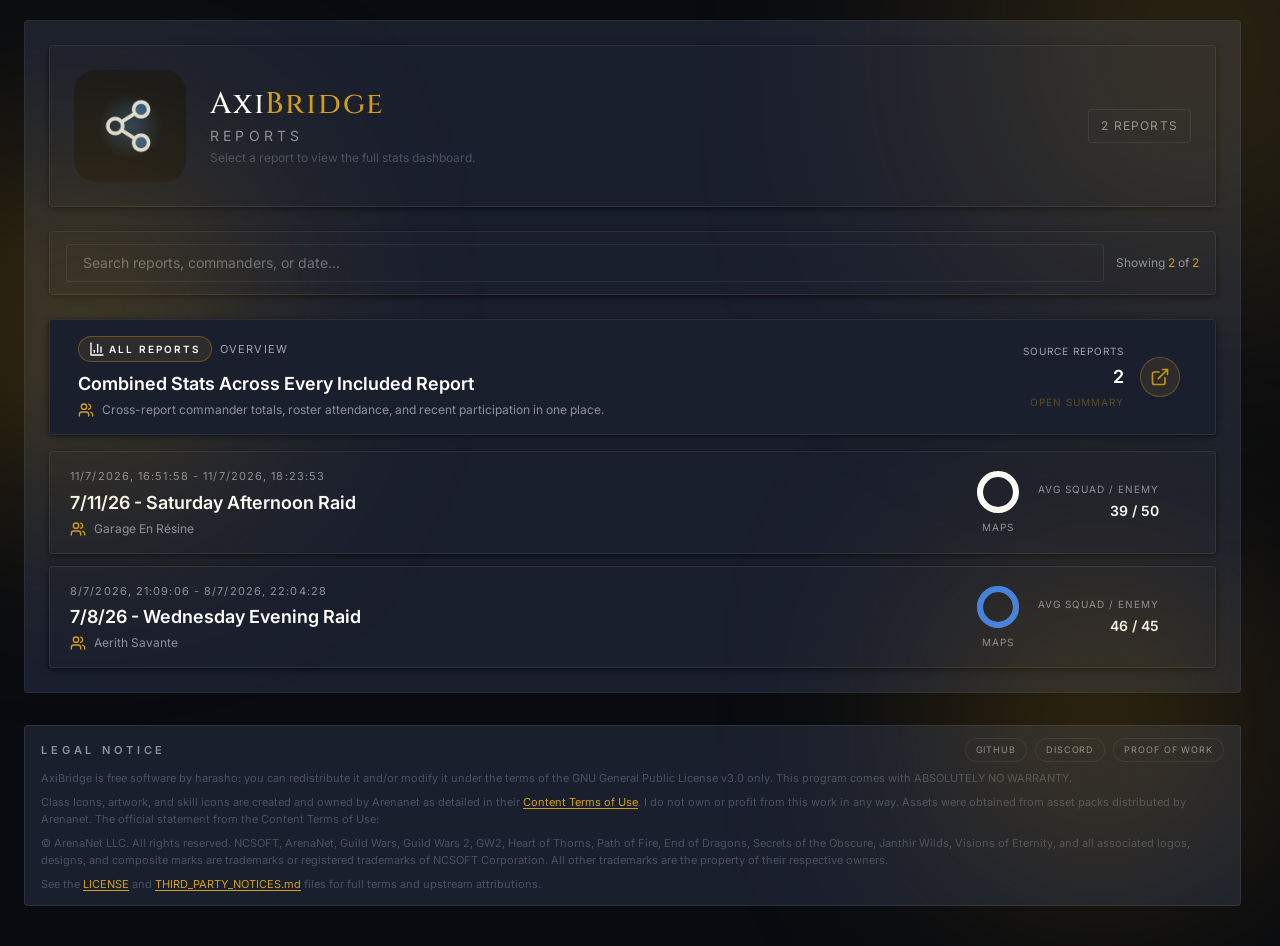
==== commit c3243fb9: "Update web report 20260711-165158-lrkq" ====
--- a/index.html
+++ b/index.html
@@ -2,11 +2,12 @@
 <html lang="en">
   <head>
     <meta charset="UTF-8" />
-    <link rel="icon" type="image/png" href="./img/AxiBridge-white.png" />
+    <link rel="icon" type="image/svg+xml" href="./svg/axibridge-glyph.svg" />
+    <link rel="apple-touch-icon" href="./svg/axibridge-glyph.svg" />
     <meta name="viewport" content="width=device-width, initial-scale=1.0" />
     <title>AxiBridge</title>
-    <script type="module" crossorigin src="./assets/index-B4_kZqnV.js"></script>
-    <link rel="stylesheet" crossorigin href="./assets/index-CIbqY3Gg.css">
+    <script type="module" crossorigin src="./assets/index-DAZ-mZRd.js"></script>
+    <link rel="stylesheet" crossorigin href="./assets/index-0e8oWL41.css">
   </head>
   <body>
     <div id="root"></div>
--- a/assets/index-0e8oWL41.css
+++ b/assets/index-0e8oWL41.css
@@ -0,0 +1 @@
+@import"https://fonts.googleapis.com/css2?family=Cinzel:wght@500;700&family=Inter:wght@400;500;600;700&display=swap";*,:before,:after{--tw-border-spacing-x: 0;--tw-border-spacing-y: 0;--tw-translate-x: 0;--tw-translate-y: 0;--tw-rotate: 0;--tw-skew-x: 0;--tw-skew-y: 0;--tw-scale-x: 1;--tw-scale-y: 1;--tw-pan-x: ;--tw-pan-y: ;--tw-pinch-zoom: ;--tw-scroll-snap-strictness: proximity;--tw-gradient-from-position: ;--tw-gradient-via-position: ;--tw-gradient-to-position: ;--tw-ordinal: ;--tw-slashed-zero: ;--tw-numeric-figure: ;--tw-numeric-spacing: ;--tw-numeric-fraction: ;--tw-ring-inset: ;--tw-ring-offset-width: 0px;--tw-ring-offset-color: #fff;--tw-ring-color: rgb(59 130 246 / .5);--tw-ring-offset-shadow: 0 0 #0000;--tw-ring-shadow: 0 0 #0000;--tw-shadow: 0 0 #0000;--tw-shadow-colored: 0 0 #0000;--tw-blur: ;--tw-brightness: ;--tw-contrast: ;--tw-grayscale: ;--tw-hue-rotate: ;--tw-invert: ;--tw-saturate: ;--tw-sepia: ;--tw-drop-shadow: ;--tw-backdrop-blur: ;--tw-backdrop-brightness: ;--tw-backdrop-contrast: ;--tw-backdrop-grayscale: ;--tw-backdrop-hue-rotate: ;--tw-backdrop-invert: ;--tw-backdrop-opacity: ;--tw-backdrop-saturate: ;--tw-backdrop-sepia: ;--tw-contain-size: ;--tw-contain-layout: ;--tw-contain-paint: ;--tw-contain-style: }::backdrop{--tw-border-spacing-x: 0;--tw-border-spacing-y: 0;--tw-translate-x: 0;--tw-translate-y: 0;--tw-rotate: 0;--tw-skew-x: 0;--tw-skew-y: 0;--tw-scale-x: 1;--tw-scale-y: 1;--tw-pan-x: ;--tw-pan-y: ;--tw-pinch-zoom: ;--tw-scroll-snap-strictness: proximity;--tw-gradient-from-position: ;--tw-gradient-via-position: ;--tw-gradient-to-position: ;--tw-ordinal: ;--tw-slashed-zero: ;--tw-numeric-figure: ;--tw-numeric-spacing: ;--tw-numeric-fraction: ;--tw-ring-inset: ;--tw-ring-offset-width: 0px;--tw-ring-offset-color: #fff;--tw-ring-color: rgb(59 130 246 / .5);--tw-ring-offset-shadow: 0 0 #0000;--tw-ring-shadow: 0 0 #0000;--tw-shadow: 0 0 #0000;--tw-shadow-colored: 0 0 #0000;--tw-blur: ;--tw-brightness: ;--tw-contrast: ;--tw-grayscale: ;--tw-hue-rotate: ;--tw-invert: ;--tw-saturate: ;--tw-sepia: ;--tw-drop-shadow: ;--tw-backdrop-blur: ;--tw-backdrop-brightness: ;--tw-backdrop-contrast: ;--tw-backdrop-grayscale: ;--tw-backdrop-hue-rotate: ;--tw-backdrop-invert: ;--tw-backdrop-opacity: ;--tw-backdrop-saturate: ;--tw-backdrop-sepia: ;--tw-contain-size: ;--tw-contain-layout: ;--tw-contain-paint: ;--tw-contain-style: }*,:before,:after{box-sizing:border-box;border-width:0;border-style:solid;border-color:#e5e7eb}:before,:after{--tw-content: ""}html,:host{line-height:1.5;-webkit-text-size-adjust:100%;-moz-tab-size:4;-o-tab-size:4;tab-size:4;font-family:ui-sans-serif,system-ui,sans-serif,"Apple Color Emoji","Segoe UI Emoji",Segoe UI Symbol,"Noto Color Emoji";font-feature-settings:normal;font-variation-settings:normal;-webkit-tap-highlight-color:transparent}body{margin:0;line-height:inherit}hr{height:0;color:inherit;border-top-width:1px}abbr:where([title]){-webkit-text-decoration:underline dotted;text-decoration:underline dotted}h1,h2,h3,h4,h5,h6{font-size:inherit;font-weight:inherit}a{color:inherit;text-decoration:inherit}b,strong{font-weight:bolder}code,kbd,samp,pre{font-family:ui-monospace,SFMono-Regular,Menlo,Monaco,Consolas,Liberation Mono,Courier New,monospace;font-feature-settings:normal;font-variation-settings:normal;font-size:1em}small{font-size:80%}sub,sup{font-size:75%;line-height:0;position:relative;vertical-align:baseline}sub{bottom:-.25em}sup{top:-.5em}table{text-indent:0;border-color:inherit;border-collapse:collapse}button,input,optgroup,select,textarea{font-family:inherit;font-feature-settings:inherit;font-variation-settings:inherit;font-size:100%;font-weight:inherit;line-height:inherit;letter-spacing:inherit;color:inherit;margin:0;padding:0}button,select{text-transform:none}button,input:where([type=button]),input:where([type=reset]),input:where([type=submit]){-webkit-appearance:button;background-color:transparent;background-image:none}:-moz-focusring{outline:auto}:-moz-ui-invalid{box-shadow:none}progress{vertical-align:baseline}::-webkit-inner-spin-button,::-webkit-outer-spin-button{height:auto}[type=search]{-webkit-appearance:textfield;outline-offset:-2px}::-webkit-search-decoration{-webkit-appearance:none}::-webkit-file-upload-button{-webkit-appearance:button;font:inherit}summary{display:list-item}blockquote,dl,dd,h1,h2,h3,h4,h5,h6,hr,figure,p,pre{margin:0}fieldset{margin:0;padding:0}legend{padding:0}ol,ul,menu{list-style:none;margin:0;padding:0}dialog{padding:0}textarea{resize:vertical}input::-moz-placeholder,textarea::-moz-placeholder{opacity:1;color:#9ca3af}input::placeholder,textarea::placeholder{opacity:1;color:#9ca3af}button,[role=button]{cursor:pointer}:disabled{cursor:default}img,svg,video,canvas,audio,iframe,embed,object{display:block;vertical-align:middle}img,video{max-width:100%;height:auto}[hidden]:where(:not([hidden=until-found])){display:none}.\!container{width:100%!important}.container{width:100%}@media(min-width:640px){.\!container{max-width:640px!important}.container{max-width:640px}}@media(min-width:768px){.\!container{max-width:768px!important}.container{max-width:768px}}@media(min-width:1024px){.\!container{max-width:1024px!important}.container{max-width:1024px}}@media(min-width:1280px){.\!container{max-width:1280px!important}.container{max-width:1280px}}@media(min-width:1536px){.\!container{max-width:1536px!important}.container{max-width:1536px}}.pointer-events-none{pointer-events:none}.pointer-events-auto{pointer-events:auto}.\!visible{visibility:visible!important}.visible{visibility:visible}.collapse{visibility:collapse}.static{position:static}.fixed{position:fixed}.absolute{position:absolute}.relative{position:relative}.sticky{position:sticky}.inset-0{top:0;right:0;bottom:0;left:0}.inset-\[0\.7px\]{top:.7px;right:.7px;bottom:.7px;left:.7px}.inset-y-0{top:0;bottom:0}.-bottom-0\.5{bottom:-.125rem}.-bottom-1{bottom:-.25rem}.-bottom-24{bottom:-6rem}.-left-16{left:-4rem}.-left-8{left:-2rem}.-right-0\.5{right:-.125rem}.-right-1{right:-.25rem}.-right-24{right:-6rem}.-top-0\.5{top:-.125rem}.-top-24{top:-6rem}.-top-\[9px\]{top:-9px}.bottom-0{bottom:0}.bottom-4{bottom:1rem}.bottom-\[1px\]{bottom:1px}.bottom-full{bottom:100%}.left-0{left:0}.left-1{left:.25rem}.left-1\/2{left:50%}.left-2\.5{left:.625rem}.left-3{left:.75rem}.left-4{left:1rem}.right-0{right:0}.right-1{right:.25rem}.right-2{right:.5rem}.right-2\.5{right:.625rem}.right-4{right:1rem}.top-0{top:0}.top-1{top:.25rem}.top-1\/2{top:50%}.top-2{top:.5rem}.top-\[1px\]{top:1px}.top-\[calc\(100\%\+4px\)\]{top:calc(100% + 4px)}.top-full{top:100%}.isolate{isolation:isolate}.z-0{z-index:0}.z-10{z-index:10}.z-20{z-index:20}.z-30{z-index:30}.z-40{z-index:40}.z-50{z-index:50}.z-\[1\]{z-index:1}.z-\[60\]{z-index:60}.z-\[70\]{z-index:70}.z-\[72\]{z-index:72}.z-\[74\]{z-index:74}.z-\[9999\]{z-index:9999}.col-span-2{grid-column:span 2 / span 2}.row-span-2{grid-row:span 2 / span 2}.m-0{margin:0}.-mx-1{margin-left:-.25rem;margin-right:-.25rem}.mx-1{margin-left:.25rem;margin-right:.25rem}.mx-3{margin-left:.75rem;margin-right:.75rem}.mx-4{margin-left:1rem;margin-right:1rem}.mx-auto{margin-left:auto;margin-right:auto}.my-3{margin-top:.75rem;margin-bottom:.75rem}.\!mb-0{margin-bottom:0!important}.\!mt-0{margin-top:0!important}.-mr-\[176px\]{margin-right:-176px}.mb-0\.5{margin-bottom:.125rem}.mb-1{margin-bottom:.25rem}.mb-1\.5{margin-bottom:.375rem}.mb-2{margin-bottom:.5rem}.mb-3{margin-bottom:.75rem}.mb-3\.5{margin-bottom:.875rem}.mb-4{margin-bottom:1rem}.mb-6{margin-bottom:1.5rem}.ml-1{margin-left:.25rem}.ml-1\.5{margin-left:.375rem}.ml-2{margin-left:.5rem}.ml-3{margin-left:.75rem}.ml-auto{margin-left:auto}.mr-3{margin-right:.75rem}.mt-0\.5{margin-top:.125rem}.mt-1{margin-top:.25rem}.mt-10{margin-top:2.5rem}.mt-2{margin-top:.5rem}.mt-3{margin-top:.75rem}.mt-4{margin-top:1rem}.mt-5{margin-top:1.25rem}.mt-6{margin-top:1.5rem}.mt-8{margin-top:2rem}.mt-auto{margin-top:auto}.block{display:block}.inline-block{display:inline-block}.inline{display:inline}.flex{display:flex}.inline-flex{display:inline-flex}.\!table{display:table!important}.table{display:table}.grid{display:grid}.contents{display:contents}.hidden{display:none}.aspect-square{aspect-ratio:1 / 1}.h-0{height:0px}.h-1{height:.25rem}.h-1\.5{height:.375rem}.h-10{height:2.5rem}.h-12{height:3rem}.h-14{height:3.5rem}.h-16{height:4rem}.h-2{height:.5rem}.h-2\.5{height:.625rem}.h-20{height:5rem}.h-24{height:6rem}.h-3{height:.75rem}.h-3\.5{height:.875rem}.h-32{height:8rem}.h-4{height:1rem}.h-48{height:12rem}.h-5{height:1.25rem}.h-56{height:14rem}.h-6{height:1.5rem}.h-64{height:16rem}.h-7{height:1.75rem}.h-8{height:2rem}.h-9{height:2.25rem}.h-\[12vh\]{height:12vh}.h-\[18px\]{height:18px}.h-\[220px\]{height:220px}.h-\[240px\]{height:240px}.h-\[260px\]{height:260px}.h-\[26px\]{height:26px}.h-\[280px\]{height:280px}.h-\[2px\]{height:2px}.h-\[300px\]{height:300px}.h-\[320px\]{height:320px}.h-\[34px\]{height:34px}.h-\[360px\]{height:360px}.h-\[3px\]{height:3px}.h-\[400px\]{height:400px}.h-\[480px\]{height:480px}.h-\[500px\]{height:500px}.h-\[65vh\]{height:65vh}.h-\[min\(82vh\,860px\)\]{height:min(82vh,860px)}.h-full{height:100%}.h-px{height:1px}.h-screen{height:100vh}.max-h-0{max-height:0px}.max-h-24{max-height:6rem}.max-h-28{max-height:7rem}.max-h-40{max-height:10rem}.max-h-56{max-height:14rem}.max-h-60{max-height:15rem}.max-h-64{max-height:16rem}.max-h-72{max-height:18rem}.max-h-80{max-height:20rem}.max-h-96{max-height:24rem}.max-h-\[260px\]{max-height:260px}.max-h-\[300px\]{max-height:300px}.max-h-\[30rem\]{max-height:30rem}.max-h-\[320px\]{max-height:320px}.max-h-\[32rem\]{max-height:32rem}.max-h-\[360px\]{max-height:360px}.max-h-\[420px\]{max-height:420px}.max-h-\[560px\]{max-height:560px}.max-h-\[60vh\]{max-height:60vh}.max-h-\[65vh\]{max-height:65vh}.max-h-\[85vh\]{max-height:85vh}.max-h-\[92vh\]{max-height:92vh}.max-h-\[99999px\]{max-height:99999px}.max-h-none{max-height:none}.min-h-0{min-height:0px}.min-h-10{min-height:2.5rem}.min-h-\[108px\]{min-height:108px}.min-h-\[126px\]{min-height:126px}.min-h-\[140px\]{min-height:140px}.min-h-\[182px\]{min-height:182px}.min-h-\[28px\]{min-height:28px}.min-h-\[30px\]{min-height:30px}.min-h-\[40px\]{min-height:40px}.min-h-\[56px\]{min-height:56px}.min-h-\[58px\]{min-height:58px}.min-h-\[60vh\]{min-height:60vh}.min-h-screen{min-height:100vh}.w-1\.5{width:.375rem}.w-10{width:2.5rem}.w-11{width:2.75rem}.w-12{width:3rem}.w-16{width:4rem}.w-2{width:.5rem}.w-2\.5{width:.625rem}.w-20{width:5rem}.w-3{width:.75rem}.w-3\.5{width:.875rem}.w-32{width:8rem}.w-36{width:9rem}.w-4{width:1rem}.w-44{width:11rem}.w-48{width:12rem}.w-5{width:1.25rem}.w-52{width:13rem}.w-56{width:14rem}.w-6{width:1.5rem}.w-64{width:16rem}.w-7{width:1.75rem}.w-8{width:2rem}.w-80{width:20rem}.w-9{width:2.25rem}.w-96{width:24rem}.w-\[120px\]{width:120px}.w-\[18px\]{width:18px}.w-\[220px\]{width:220px}.w-\[240px\]{width:240px}.w-\[248px\]{width:248px}.w-\[260px\]{width:260px}.w-\[26px\]{width:26px}.w-\[2px\]{width:2px}.w-\[320px\]{width:320px}.w-\[4\.5rem\]{width:4.5rem}.w-auto{width:auto}.w-full{width:100%}.w-max{width:-moz-max-content;width:max-content}.w-px{width:1px}.w-screen{width:100vw}.min-w-0{min-width:0px}.min-w-8{min-width:2rem}.min-w-\[240px\]{min-width:240px}.min-w-\[260px\]{min-width:260px}.min-w-\[30px\]{min-width:30px}.min-w-\[420px\]{min-width:420px}.min-w-\[440px\]{min-width:440px}.min-w-\[560px\]{min-width:560px}.min-w-\[620px\]{min-width:620px}.min-w-\[640px\]{min-width:640px}.min-w-\[680px\]{min-width:680px}.min-w-\[700px\]{min-width:700px}.min-w-\[720px\]{min-width:720px}.min-w-\[760px\]{min-width:760px}.min-w-\[860px\]{min-width:860px}.min-w-\[900px\]{min-width:900px}.min-w-full{min-width:100%}.max-w-2xl{max-width:42rem}.max-w-3xl{max-width:48rem}.max-w-4xl{max-width:56rem}.max-w-6xl{max-width:72rem}.max-w-\[1100px\]{max-width:1100px}.max-w-\[120px\]{max-width:120px}.max-w-\[12rem\]{max-width:12rem}.max-w-\[140px\]{max-width:140px}.max-w-\[160px\]{max-width:160px}.max-w-\[170px\]{max-width:170px}.max-w-\[180px\]{max-width:180px}.max-w-\[200px\]{max-width:200px}.max-w-\[2150px\]{max-width:2150px}.max-w-\[58vw\]{max-width:58vw}.max-w-\[80vw\]{max-width:80vw}.max-w-full{max-width:100%}.max-w-lg{max-width:32rem}.max-w-md{max-width:28rem}.max-w-none{max-width:none}.max-w-sm{max-width:24rem}.max-w-xs{max-width:20rem}.flex-1{flex:1 1 0%}.flex-none{flex:none}.flex-shrink-0{flex-shrink:0}.shrink{flex-shrink:1}.shrink-0{flex-shrink:0}.table-auto{table-layout:auto}.table-fixed{table-layout:fixed}.border-collapse{border-collapse:collapse}.border-separate{border-collapse:separate}.border-spacing-0{--tw-border-spacing-x: 0px;--tw-border-spacing-y: 0px;border-spacing:var(--tw-border-spacing-x) var(--tw-border-spacing-y)}.-translate-x-1\/2{--tw-translate-x: -50%;transform:translate(var(--tw-translate-x),var(--tw-translate-y)) rotate(var(--tw-rotate)) skew(var(--tw-skew-x)) skewY(var(--tw-skew-y)) scaleX(var(--tw-scale-x)) scaleY(var(--tw-scale-y))}.-translate-x-full{--tw-translate-x: -100%;transform:translate(var(--tw-translate-x),var(--tw-translate-y)) rotate(var(--tw-rotate)) skew(var(--tw-skew-x)) skewY(var(--tw-skew-y)) scaleX(var(--tw-scale-x)) scaleY(var(--tw-scale-y))}.-translate-y-1\/2{--tw-translate-y: -50%;transform:translate(var(--tw-translate-x),var(--tw-translate-y)) rotate(var(--tw-rotate)) skew(var(--tw-skew-x)) skewY(var(--tw-skew-y)) scaleX(var(--tw-scale-x)) scaleY(var(--tw-scale-y))}.-translate-y-2{--tw-translate-y: -.5rem;transform:translate(var(--tw-translate-x),var(--tw-translate-y)) rotate(var(--tw-rotate)) skew(var(--tw-skew-x)) skewY(var(--tw-skew-y)) scaleX(var(--tw-scale-x)) scaleY(var(--tw-scale-y))}.translate-x-0{--tw-translate-x: 0px;transform:translate(var(--tw-translate-x),var(--tw-translate-y)) rotate(var(--tw-rotate)) skew(var(--tw-skew-x)) skewY(var(--tw-skew-y)) scaleX(var(--tw-scale-x)) scaleY(var(--tw-scale-y))}.translate-x-1{--tw-translate-x: .25rem;transform:translate(var(--tw-translate-x),var(--tw-translate-y)) rotate(var(--tw-rotate)) skew(var(--tw-skew-x)) skewY(var(--tw-skew-y)) scaleX(var(--tw-scale-x)) scaleY(var(--tw-scale-y))}.translate-x-6{--tw-translate-x: 1.5rem;transform:translate(var(--tw-translate-x),var(--tw-translate-y)) rotate(var(--tw-rotate)) skew(var(--tw-skew-x)) skewY(var(--tw-skew-y)) scaleX(var(--tw-scale-x)) scaleY(var(--tw-scale-y))}.translate-y-0{--tw-translate-y: 0px;transform:translate(var(--tw-translate-x),var(--tw-translate-y)) rotate(var(--tw-rotate)) skew(var(--tw-skew-x)) skewY(var(--tw-skew-y)) scaleX(var(--tw-scale-x)) scaleY(var(--tw-scale-y))}.-rotate-90{--tw-rotate: -90deg;transform:translate(var(--tw-translate-x),var(--tw-translate-y)) rotate(var(--tw-rotate)) skew(var(--tw-skew-x)) skewY(var(--tw-skew-y)) scaleX(var(--tw-scale-x)) scaleY(var(--tw-scale-y))}.rotate-180{--tw-rotate: 180deg;transform:translate(var(--tw-translate-x),var(--tw-translate-y)) rotate(var(--tw-rotate)) skew(var(--tw-skew-x)) skewY(var(--tw-skew-y)) scaleX(var(--tw-scale-x)) scaleY(var(--tw-scale-y))}.rotate-45{--tw-rotate: 45deg;transform:translate(var(--tw-translate-x),var(--tw-translate-y)) rotate(var(--tw-rotate)) skew(var(--tw-skew-x)) skewY(var(--tw-skew-y)) scaleX(var(--tw-scale-x)) scaleY(var(--tw-scale-y))}.scale-105{--tw-scale-x: 1.05;--tw-scale-y: 1.05;transform:translate(var(--tw-translate-x),var(--tw-translate-y)) rotate(var(--tw-rotate)) skew(var(--tw-skew-x)) skewY(var(--tw-skew-y)) scaleX(var(--tw-scale-x)) scaleY(var(--tw-scale-y))}.transform{transform:translate(var(--tw-translate-x),var(--tw-translate-y)) rotate(var(--tw-rotate)) skew(var(--tw-skew-x)) skewY(var(--tw-skew-y)) scaleX(var(--tw-scale-x)) scaleY(var(--tw-scale-y))}.animate-\[fadeUp_0\.6s_ease-out\]{animation:fadeUp .6s ease-out}@keyframes pulse{50%{opacity:.5}}.animate-pulse{animation:pulse 2s cubic-bezier(.4,0,.6,1) infinite}@keyframes spin{to{transform:rotate(360deg)}}.animate-spin{animation:spin 1s linear infinite}.cursor-help{cursor:help}.cursor-not-allowed{cursor:not-allowed}.cursor-pointer{cursor:pointer}.select-none{-webkit-user-select:none;-moz-user-select:none;user-select:none}.resize{resize:both}.snap-x{scroll-snap-type:x var(--tw-scroll-snap-strictness)}.snap-mandatory{--tw-scroll-snap-strictness: mandatory}.snap-start{scroll-snap-align:start}.scroll-mt-24{scroll-margin-top:6rem}.scroll-mt-6{scroll-margin-top:1.5rem}.list-decimal{list-style-type:decimal}.list-disc{list-style-type:disc}.appearance-none{-webkit-appearance:none;-moz-appearance:none;appearance:none}.auto-cols-fr{grid-auto-columns:minmax(0,1fr)}.grid-flow-col{grid-auto-flow:column}.grid-cols-1{grid-template-columns:repeat(1,minmax(0,1fr))}.grid-cols-2{grid-template-columns:repeat(2,minmax(0,1fr))}.grid-cols-3{grid-template-columns:repeat(3,minmax(0,1fr))}.grid-cols-6{grid-template-columns:repeat(6,minmax(0,1fr))}.grid-cols-7{grid-template-columns:repeat(7,minmax(0,1fr))}.grid-cols-\[0\.3fr_1\.3fr_1fr_0\.8fr_0\.8fr_0\.8fr\]{grid-template-columns:.3fr 1.3fr 1fr .8fr .8fr .8fr}.grid-cols-\[0\.4fr_1\.5fr_0\.8fr_0\.8fr_0\.8fr\]{grid-template-columns:.4fr 1.5fr .8fr .8fr .8fr}.grid-cols-\[0\.4fr_1\.5fr_1fr_0\.9fr\]{grid-template-columns:.4fr 1.5fr 1fr .9fr}.grid-cols-\[0\.4fr_1\.6fr_1fr\]{grid-template-columns:.4fr 1.6fr 1fr}.grid-cols-\[0\.4fr_1\.6fr_1fr_0\.9fr\]{grid-template-columns:.4fr 1.6fr 1fr .9fr}.grid-cols-\[0\.4fr_1\.6fr_1fr_1fr\]{grid-template-columns:.4fr 1.6fr 1fr 1fr}.grid-cols-\[0\.4fr_1\.6fr_1fr_1fr_1fr\]{grid-template-columns:.4fr 1.6fr 1fr 1fr 1fr}.grid-cols-\[0\.4fr_1\.6fr_1fr_1fr_1fr_1fr\]{grid-template-columns:.4fr 1.6fr 1fr 1fr 1fr 1fr}.grid-cols-\[1\.2fr_0\.8fr\]{grid-template-columns:1.2fr .8fr}.grid-cols-\[1\.4fr_0\.6fr_0\.7fr_0\.8fr\]{grid-template-columns:1.4fr .6fr .7fr .8fr}.grid-cols-\[1\.4fr_0\.8fr_0\.8fr\]{grid-template-columns:1.4fr .8fr .8fr}.grid-cols-\[1\.5fr_1fr_0\.9fr\]{grid-template-columns:1.5fr 1fr .9fr}.grid-cols-\[1\.6fr_0\.8fr_0\.8fr_0\.8fr\]{grid-template-columns:1.6fr .8fr .8fr .8fr}.grid-cols-\[12px_16px_minmax\(0\,1fr\)_auto\]{grid-template-columns:12px 16px minmax(0,1fr) auto}.grid-cols-\[18px_minmax\(0\,1fr\)\]{grid-template-columns:18px minmax(0,1fr)}.grid-cols-\[1fr_110px\]{grid-template-columns:1fr 110px}.grid-cols-\[1fr_auto_1fr\]{grid-template-columns:1fr auto 1fr}.grid-cols-\[230px_1fr\]{grid-template-columns:230px 1fr}.grid-cols-\[2fr_0\.6fr_0\.8fr_0\.6fr_0\.6fr_0\.5fr\]{grid-template-columns:2fr .6fr .8fr .6fr .6fr .5fr}.grid-cols-\[2fr_0\.8fr_0\.7fr\]{grid-template-columns:2fr .8fr .7fr}.grid-cols-\[2fr_0\.8fr_0\.8fr\]{grid-template-columns:2fr .8fr .8fr}.grid-cols-\[2fr_0\.9fr_0\.7fr\]{grid-template-columns:2fr .9fr .7fr}.grid-cols-\[36px_minmax\(0\,1fr\)\]{grid-template-columns:36px minmax(0,1fr)}.grid-cols-\[40px_minmax\(0\,1fr\)\]{grid-template-columns:40px minmax(0,1fr)}.grid-cols-\[minmax\(0\,3\.2fr\)_minmax\(140px\,1\.1fr\)_86px\]{grid-template-columns:minmax(0,3.2fr) minmax(140px,1.1fr) 86px}.grid-rows-2{grid-template-rows:repeat(2,minmax(0,1fr))}.flex-row{flex-direction:row}.flex-col{flex-direction:column}.flex-wrap{flex-wrap:wrap}.flex-nowrap{flex-wrap:nowrap}.items-start{align-items:flex-start}.items-end{align-items:flex-end}.items-center{align-items:center}.items-baseline{align-items:baseline}.items-stretch{align-items:stretch}.justify-start{justify-content:flex-start}.justify-end{justify-content:flex-end}.justify-center{justify-content:center}.justify-between{justify-content:space-between}.gap-0{gap:0px}.gap-0\.5{gap:.125rem}.gap-1{gap:.25rem}.gap-1\.5{gap:.375rem}.gap-2{gap:.5rem}.gap-2\.5{gap:.625rem}.gap-3{gap:.75rem}.gap-4{gap:1rem}.gap-5{gap:1.25rem}.gap-6{gap:1.5rem}.gap-x-1\.5{-moz-column-gap:.375rem;column-gap:.375rem}.gap-x-2{-moz-column-gap:.5rem;column-gap:.5rem}.gap-x-3{-moz-column-gap:.75rem;column-gap:.75rem}.gap-x-4{-moz-column-gap:1rem;column-gap:1rem}.gap-y-1{row-gap:.25rem}.gap-y-1\.5{row-gap:.375rem}.space-y-0>:not([hidden])~:not([hidden]){--tw-space-y-reverse: 0;margin-top:calc(0px * calc(1 - var(--tw-space-y-reverse)));margin-bottom:calc(0px * var(--tw-space-y-reverse))}.space-y-0\.5>:not([hidden])~:not([hidden]){--tw-space-y-reverse: 0;margin-top:calc(.125rem * calc(1 - var(--tw-space-y-reverse)));margin-bottom:calc(.125rem * var(--tw-space-y-reverse))}.space-y-1>:not([hidden])~:not([hidden]){--tw-space-y-reverse: 0;margin-top:calc(.25rem * calc(1 - var(--tw-space-y-reverse)));margin-bottom:calc(.25rem * var(--tw-space-y-reverse))}.space-y-1\.5>:not([hidden])~:not([hidden]){--tw-space-y-reverse: 0;margin-top:calc(.375rem * calc(1 - var(--tw-space-y-reverse)));margin-bottom:calc(.375rem * var(--tw-space-y-reverse))}.space-y-2>:not([hidden])~:not([hidden]){--tw-space-y-reverse: 0;margin-top:calc(.5rem * calc(1 - var(--tw-space-y-reverse)));margin-bottom:calc(.5rem * var(--tw-space-y-reverse))}.space-y-2\.5>:not([hidden])~:not([hidden]){--tw-space-y-reverse: 0;margin-top:calc(.625rem * calc(1 - var(--tw-space-y-reverse)));margin-bottom:calc(.625rem * var(--tw-space-y-reverse))}.space-y-3>:not([hidden])~:not([hidden]){--tw-space-y-reverse: 0;margin-top:calc(.75rem * calc(1 - var(--tw-space-y-reverse)));margin-bottom:calc(.75rem * var(--tw-space-y-reverse))}.space-y-4>:not([hidden])~:not([hidden]){--tw-space-y-reverse: 0;margin-top:calc(1rem * calc(1 - var(--tw-space-y-reverse)));margin-bottom:calc(1rem * var(--tw-space-y-reverse))}.space-y-5>:not([hidden])~:not([hidden]){--tw-space-y-reverse: 0;margin-top:calc(1.25rem * calc(1 - var(--tw-space-y-reverse)));margin-bottom:calc(1.25rem * var(--tw-space-y-reverse))}.space-y-6>:not([hidden])~:not([hidden]){--tw-space-y-reverse: 0;margin-top:calc(1.5rem * calc(1 - var(--tw-space-y-reverse)));margin-bottom:calc(1.5rem * var(--tw-space-y-reverse))}.divide-y>:not([hidden])~:not([hidden]){--tw-divide-y-reverse: 0;border-top-width:calc(1px * calc(1 - var(--tw-divide-y-reverse)));border-bottom-width:calc(1px * var(--tw-divide-y-reverse))}.divide-white\/10>:not([hidden])~:not([hidden]){border-color:#ffffff1a}.divide-white\/5>:not([hidden])~:not([hidden]){border-color:#ffffff0d}.self-end{align-self:flex-end}.self-center{align-self:center}.self-stretch{align-self:stretch}.overflow-auto{overflow:auto}.overflow-hidden{overflow:hidden}.overflow-visible{overflow:visible}.overflow-x-auto{overflow-x:auto}.overflow-y-auto{overflow-y:auto}.overflow-x-hidden{overflow-x:hidden}.overscroll-contain{overscroll-behavior:contain}.truncate{overflow:hidden;text-overflow:ellipsis;white-space:nowrap}.whitespace-normal{white-space:normal}.whitespace-nowrap{white-space:nowrap}.whitespace-pre-wrap{white-space:pre-wrap}.break-words{overflow-wrap:break-word}.break-all{word-break:break-all}.rounded{border-radius:.25rem}.rounded-2xl{border-radius:1rem}.rounded-\[2px\]{border-radius:2px}.rounded-\[3px\]{border-radius:3px}.rounded-\[4px\]{border-radius:4px}.rounded-\[6px\]{border-radius:6px}.rounded-\[var\(--radius-md\)\]{border-radius:var(--radius-md)}.rounded-full{border-radius:9999px}.rounded-lg{border-radius:.5rem}.rounded-md{border-radius:.375rem}.rounded-sm{border-radius:.125rem}.rounded-xl{border-radius:.75rem}.rounded-l-md{border-top-left-radius:.375rem;border-bottom-left-radius:.375rem}.rounded-r-md{border-top-right-radius:.375rem;border-bottom-right-radius:.375rem}.rounded-r-none{border-top-right-radius:0;border-bottom-right-radius:0}.\!border-0{border-width:0px!important}.border{border-width:1px}.border-0{border-width:0px}.border-2{border-width:2px}.border-b{border-bottom-width:1px}.border-l{border-left-width:1px}.border-l-2{border-left-width:2px}.border-l-4{border-left-width:4px}.border-r{border-right-width:1px}.border-t{border-top-width:1px}.border-dashed{border-style:dashed}.border-dotted{border-style:dotted}.border-none{border-style:none}.border-\[color\:var\(--accent-border\)\]{border-color:var(--accent-border)}.border-\[color\:var\(--border-default\)\]{border-color:var(--border-default)}.border-\[color\:var\(--border-hover\)\]{border-color:var(--border-hover)}.border-\[color\:var\(--border-subtle\)\]{border-color:var(--border-subtle)}.border-\[color\:var\(--brand-primary\)\]{border-color:var(--brand-primary)}.border-amber-200\/10{border-color:#fde68a1a}.border-amber-300\/40{border-color:#fcd34d66}.border-amber-400{--tw-border-opacity: 1;border-color:rgb(251 191 36 / var(--tw-border-opacity, 1))}.border-amber-400\/30{border-color:#fbbf244d}.border-amber-400\/40{border-color:#fbbf2466}.border-amber-500\/20{border-color:#f59e0b33}.border-amber-500\/30{border-color:#f59e0b4d}.border-amber-500\/35{border-color:#f59e0b59}.border-amber-500\/40{border-color:#f59e0b66}.border-amber-500\/50{border-color:#f59e0b80}.border-blue-400{--tw-border-opacity: 1;border-color:rgb(96 165 250 / var(--tw-border-opacity, 1))}.border-blue-400\/40{border-color:#60a5fa66}.border-blue-500\/30{border-color:#3b82f64d}.border-blue-500\/40{border-color:#3b82f666}.border-blue-500\/50{border-color:#3b82f680}.border-cyan-200\/40{border-color:#a5f3fc66}.border-cyan-300\/30{border-color:#67e8f94d}.border-cyan-300\/40{border-color:#67e8f966}.border-cyan-300\/50{border-color:#67e8f980}.border-cyan-400\/30{border-color:#22d3ee4d}.border-cyan-400\/40{border-color:#22d3ee66}.border-cyan-500\/25{border-color:#06b6d440}.border-cyan-500\/30{border-color:#06b6d44d}.border-cyan-500\/40{border-color:#06b6d466}.border-emerald-200\/10{border-color:#a7f3d01a}.border-emerald-400\/40{border-color:#34d39966}.border-emerald-500\/30{border-color:#10b9814d}.border-emerald-500\/35{border-color:#10b98159}.border-emerald-500\/40{border-color:#10b98166}.border-green-500\/30{border-color:#22c55e4d}.border-green-500\/40{border-color:#22c55e66}.border-indigo-300\/20{border-color:#a5b4fc33}.border-orange-200\/40{border-color:#fed7aa66}.border-orange-400\/30{border-color:#fb923c4d}.border-orange-500\/30{border-color:#f973164d}.border-orange-500\/35{border-color:#f9731659}.border-purple-500\/30{border-color:#a855f74d}.border-red-400\/25{border-color:#f8717140}.border-red-500\/30{border-color:#ef44444d}.border-red-500\/40{border-color:#ef444466}.border-red-500\/50{border-color:#ef444480}.border-rose-200\/10{border-color:#fecdd31a}.border-rose-300\/30{border-color:#fda4af4d}.border-rose-500\/20{border-color:#f43f5e33}.border-rose-500\/30{border-color:#f43f5e4d}.border-rose-500\/35{border-color:#f43f5e59}.border-rose-500\/60{border-color:#f43f5e99}.border-slate-300\/30{border-color:#cbd5e14d}.border-slate-400\/30{border-color:#94a3b84d}.border-transparent{border-color:transparent}.border-violet-500\/35{border-color:#8b5cf659}.border-white\/10{border-color:#ffffff1a}.border-white\/15{border-color:#ffffff26}.border-white\/20{border-color:#fff3}.border-white\/40{border-color:#fff6}.border-white\/5{border-color:#ffffff0d}.border-white\/60{border-color:#fff9}.border-white\/\[0\.03\]{border-color:#ffffff08}.border-white\/\[0\.06\]{border-color:#ffffff0f}.border-white\/\[0\.07\]{border-color:#ffffff12}.border-white\/\[0\.08\]{border-color:#ffffff14}.border-white\/\[0\.09\]{border-color:#ffffff17}.border-yellow-500\/20{border-color:#eab30833}.border-l-amber-500{--tw-border-opacity: 1;border-left-color:rgb(245 158 11 / var(--tw-border-opacity, 1))}.border-l-emerald-500{--tw-border-opacity: 1;border-left-color:rgb(16 185 129 / var(--tw-border-opacity, 1))}.border-l-rose-500{--tw-border-opacity: 1;border-left-color:rgb(244 63 94 / var(--tw-border-opacity, 1))}.border-t-cyan-400{--tw-border-opacity: 1;border-top-color:rgb(34 211 238 / var(--tw-border-opacity, 1))}.\!bg-cyan-300{--tw-bg-opacity: 1 !important;background-color:rgb(103 232 249 / var(--tw-bg-opacity, 1))!important}.bg-\[color\:var\(--accent-bg\)\]{background-color:var(--accent-bg)}.bg-\[color\:var\(--accent-bg-strong\)\]{background-color:var(--accent-bg-strong)}.bg-\[color\:var\(--bg-elevated\)\]{background-color:var(--bg-elevated)}.bg-\[var\(--accent-bg\)\]{background-color:var(--accent-bg)}.bg-\[var\(--accent-bg-strong\)\]{background-color:var(--accent-bg-strong)}.bg-\[var\(--bg-card\)\]{background-color:var(--bg-card)}.bg-\[var\(--bg-card-inner\)\]{background-color:var(--bg-card-inner)}.bg-\[var\(--bg-elevated\)\]{background-color:var(--bg-elevated)}.bg-\[var\(--bg-hover\)\]{background-color:var(--bg-hover)}.bg-amber-400{--tw-bg-opacity: 1;background-color:rgb(251 191 36 / var(--tw-bg-opacity, 1))}.bg-amber-500{--tw-bg-opacity: 1;background-color:rgb(245 158 11 / var(--tw-bg-opacity, 1))}.bg-amber-500\/10{background-color:#f59e0b1a}.bg-amber-500\/15{background-color:#f59e0b26}.bg-amber-500\/20{background-color:#f59e0b33}.bg-amber-500\/25{background-color:#f59e0b40}.bg-black\/20{background-color:#0003}.bg-black\/25{background-color:#00000040}.bg-black\/30{background-color:#0000004d}.bg-black\/40{background-color:#0006}.bg-black\/50{background-color:#00000080}.bg-black\/60{background-color:#0009}.bg-black\/70{background-color:#000000b3}.bg-blue-400\/90{background-color:#60a5fae6}.bg-blue-500\/10{background-color:#3b82f61a}.bg-blue-500\/15{background-color:#3b82f626}.bg-blue-500\/20{background-color:#3b82f633}.bg-blue-500\/30{background-color:#3b82f64d}.bg-cyan-400\/10{background-color:#22d3ee1a}.bg-cyan-400\/15{background-color:#22d3ee26}.bg-cyan-500\/10{background-color:#06b6d41a}.bg-cyan-500\/15{background-color:#06b6d426}.bg-cyan-500\/20{background-color:#06b6d433}.bg-cyan-500\/30{background-color:#06b6d44d}.bg-cyan-500\/80{background-color:#06b6d4cc}.bg-cyan-500\/\[0\.08\]{background-color:#06b6d414}.bg-cyan-600{--tw-bg-opacity: 1;background-color:rgb(8 145 178 / var(--tw-bg-opacity, 1))}.bg-cyan-600\/20{background-color:#0891b233}.bg-emerald-400{--tw-bg-opacity: 1;background-color:rgb(52 211 153 / var(--tw-bg-opacity, 1))}.bg-emerald-500{--tw-bg-opacity: 1;background-color:rgb(16 185 129 / var(--tw-bg-opacity, 1))}.bg-emerald-500\/10{background-color:#10b9811a}.bg-emerald-500\/15{background-color:#10b98126}.bg-emerald-500\/20{background-color:#10b98133}.bg-emerald-500\/30{background-color:#10b9814d}.bg-fuchsia-500\/20{background-color:#d946ef33}.bg-gray-600{--tw-bg-opacity: 1;background-color:rgb(75 85 99 / var(--tw-bg-opacity, 1))}.bg-green-500{--tw-bg-opacity: 1;background-color:rgb(34 197 94 / var(--tw-bg-opacity, 1))}.bg-green-500\/20{background-color:#22c55e33}.bg-indigo-500\/10{background-color:#6366f11a}.bg-indigo-500\/15{background-color:#6366f126}.bg-orange-400{--tw-bg-opacity: 1;background-color:rgb(251 146 60 / var(--tw-bg-opacity, 1))}.bg-orange-400\/15{background-color:#fb923c26}.bg-orange-500{--tw-bg-opacity: 1;background-color:rgb(249 115 22 / var(--tw-bg-opacity, 1))}.bg-orange-500\/10{background-color:#f973161a}.bg-orange-500\/15{background-color:#f9731626}.bg-orange-500\/20{background-color:#f9731633}.bg-orange-500\/80{background-color:#f97316cc}.bg-purple-500\/20{background-color:#a855f733}.bg-red-400{--tw-bg-opacity: 1;background-color:rgb(248 113 113 / var(--tw-bg-opacity, 1))}.bg-red-500{--tw-bg-opacity: 1;background-color:rgb(239 68 68 / var(--tw-bg-opacity, 1))}.bg-red-500\/10{background-color:#ef44441a}.bg-red-500\/15{background-color:#ef444426}.bg-red-500\/20{background-color:#ef444433}.bg-red-600{--tw-bg-opacity: 1;background-color:rgb(220 38 38 / var(--tw-bg-opacity, 1))}.bg-rose-400{--tw-bg-opacity: 1;background-color:rgb(251 113 133 / var(--tw-bg-opacity, 1))}.bg-rose-400\/20{background-color:#fb718533}.bg-rose-500{--tw-bg-opacity: 1;background-color:rgb(244 63 94 / var(--tw-bg-opacity, 1))}.bg-rose-500\/10{background-color:#f43f5e1a}.bg-rose-500\/15{background-color:#f43f5e26}.bg-slate-200\/70{background-color:#e2e8f0b3}.bg-slate-300\/15{background-color:#cbd5e126}.bg-slate-400\/10{background-color:#94a3b81a}.bg-slate-500\/10{background-color:#64748b1a}.bg-slate-500\/20{background-color:#64748b33}.bg-slate-900{--tw-bg-opacity: 1;background-color:rgb(15 23 42 / var(--tw-bg-opacity, 1))}.bg-slate-950\/70{background-color:#020617b3}.bg-transparent{background-color:transparent}.bg-violet-500\/15{background-color:#8b5cf626}.bg-white{--tw-bg-opacity: 1;background-color:rgb(255 255 255 / var(--tw-bg-opacity, 1))}.bg-white\/10{background-color:#ffffff1a}.bg-white\/5{background-color:#ffffff0d}.bg-white\/\[0\.03\]{background-color:#ffffff08}.bg-white\/\[0\.04\]{background-color:#ffffff0a}.bg-white\/\[0\.05\]{background-color:#ffffff0d}.bg-gradient-to-b{background-image:linear-gradient(to bottom,var(--tw-gradient-stops))}.bg-gradient-to-br{background-image:linear-gradient(to bottom right,var(--tw-gradient-stops))}.from-\[color\:var\(--accent-bg\)\]{--tw-gradient-from: var(--accent-bg) var(--tw-gradient-from-position);--tw-gradient-to: rgb(255 255 255 / 0) var(--tw-gradient-to-position);--tw-gradient-stops: var(--tw-gradient-from), var(--tw-gradient-to)}.from-slate-950\/55{--tw-gradient-from: rgb(2 6 23 / .55) var(--tw-gradient-from-position);--tw-gradient-to: rgb(2 6 23 / 0) var(--tw-gradient-to-position);--tw-gradient-stops: var(--tw-gradient-from), var(--tw-gradient-to)}.from-white\/10{--tw-gradient-from: rgb(255 255 255 / .1) var(--tw-gradient-from-position);--tw-gradient-to: rgb(255 255 255 / 0) var(--tw-gradient-to-position);--tw-gradient-stops: var(--tw-gradient-from), var(--tw-gradient-to)}.via-white\/10{--tw-gradient-to: rgb(255 255 255 / 0) var(--tw-gradient-to-position);--tw-gradient-stops: var(--tw-gradient-from), rgb(255 255 255 / .1) var(--tw-gradient-via-position), var(--tw-gradient-to)}.via-white\/5{--tw-gradient-to: rgb(255 255 255 / 0) var(--tw-gradient-to-position);--tw-gradient-stops: var(--tw-gradient-from), rgb(255 255 255 / .05) var(--tw-gradient-via-position), var(--tw-gradient-to)}.to-slate-900\/45{--tw-gradient-to: rgb(15 23 42 / .45) var(--tw-gradient-to-position)}.to-transparent{--tw-gradient-to: transparent var(--tw-gradient-to-position)}.fill-amber-300{fill:#fcd34d}.fill-transparent{fill:transparent}.fill-yellow-500\/40{fill:#eab30866}.object-contain{-o-object-fit:contain;object-fit:contain}.object-cover{-o-object-fit:cover;object-fit:cover}.\!p-0{padding:0!important}.p-0{padding:0}.p-0\.5{padding:.125rem}.p-1{padding:.25rem}.p-1\.5{padding:.375rem}.p-2{padding:.5rem}.p-2\.5{padding:.625rem}.p-3{padding:.75rem}.p-4{padding:1rem}.p-5{padding:1.25rem}.p-6{padding:1.5rem}.p-8{padding:2rem}.p-\[1px\]{padding:1px}.px-1{padding-left:.25rem;padding-right:.25rem}.px-1\.5{padding-left:.375rem;padding-right:.375rem}.px-2{padding-left:.5rem;padding-right:.5rem}.px-2\.5{padding-left:.625rem;padding-right:.625rem}.px-3{padding-left:.75rem;padding-right:.75rem}.px-3\.5{padding-left:.875rem;padding-right:.875rem}.px-4{padding-left:1rem;padding-right:1rem}.px-5{padding-left:1.25rem;padding-right:1.25rem}.px-6{padding-left:1.5rem;padding-right:1.5rem}.px-8{padding-left:2rem;padding-right:2rem}.px-\[18px\]{padding-left:18px;padding-right:18px}.py-0\.5{padding-top:.125rem;padding-bottom:.125rem}.py-1{padding-top:.25rem;padding-bottom:.25rem}.py-1\.5{padding-top:.375rem;padding-bottom:.375rem}.py-12{padding-top:3rem;padding-bottom:3rem}.py-2{padding-top:.5rem;padding-bottom:.5rem}.py-2\.5{padding-top:.625rem;padding-bottom:.625rem}.py-3{padding-top:.75rem;padding-bottom:.75rem}.py-4{padding-top:1rem;padding-bottom:1rem}.py-5{padding-top:1.25rem;padding-bottom:1.25rem}.py-6{padding-top:1.5rem;padding-bottom:1.5rem}.py-8{padding-top:2rem;padding-bottom:2rem}.py-\[1\.5px\]{padding-top:1.5px;padding-bottom:1.5px}.py-\[14px\]{padding-top:14px;padding-bottom:14px}.py-\[1px\]{padding-top:1px;padding-bottom:1px}.py-\[2px\]{padding-top:2px;padding-bottom:2px}.py-px{padding-top:1px;padding-bottom:1px}.pb-0{padding-bottom:0}.pb-0\.5{padding-bottom:.125rem}.pb-1{padding-bottom:.25rem}.pb-1\.5{padding-bottom:.375rem}.pb-10{padding-bottom:2.5rem}.pb-2{padding-bottom:.5rem}.pb-3{padding-bottom:.75rem}.pb-4{padding-bottom:1rem}.pb-5{padding-bottom:1.25rem}.pb-6{padding-bottom:1.5rem}.pb-8{padding-bottom:2rem}.pb-\[2px\]{padding-bottom:2px}.pl-0{padding-left:0}.pl-1{padding-left:.25rem}.pl-2{padding-left:.5rem}.pl-2\.5{padding-left:.625rem}.pl-3{padding-left:.75rem}.pl-4{padding-left:1rem}.pl-5{padding-left:1.25rem}.pl-6{padding-left:1.5rem}.pl-8{padding-left:2rem}.pl-\[10px\]{padding-left:10px}.pr-0\.5{padding-right:.125rem}.pr-1{padding-right:.25rem}.pr-2{padding-right:.5rem}.pr-3{padding-right:.75rem}.pr-4{padding-right:1rem}.pr-6{padding-right:1.5rem}.pr-7{padding-right:1.75rem}.pr-8{padding-right:2rem}.pt-1{padding-top:.25rem}.pt-1\.5{padding-top:.375rem}.pt-2{padding-top:.5rem}.pt-2\.5{padding-top:.625rem}.pt-3{padding-top:.75rem}.pt-4{padding-top:1rem}.pt-6{padding-top:1.5rem}.pt-\[1px\]{padding-top:1px}.text-left{text-align:left}.text-center{text-align:center}.text-right{text-align:right}.align-top{vertical-align:top}.font-mono{font-family:ui-monospace,SFMono-Regular,Menlo,Monaco,Consolas,Liberation Mono,Courier New,monospace}.text-2xl{font-size:1.5rem;line-height:2rem}.text-3xl{font-size:1.875rem;line-height:2.25rem}.text-4xl{font-size:2.25rem;line-height:2.5rem}.text-\[10\.5px\]{font-size:10.5px}.text-\[10px\]{font-size:10px}.text-\[11px\]{font-size:11px}.text-\[12px\]{font-size:12px}.text-\[13px\]{font-size:13px}.text-\[15px\]{font-size:15px}.text-\[17px\]{font-size:17px}.text-\[8\.5px\]{font-size:8.5px}.text-\[8px\]{font-size:8px}.text-\[9px\]{font-size:9px}.text-base{font-size:1rem;line-height:1.5rem}.text-lg{font-size:1.125rem;line-height:1.75rem}.text-sm{font-size:.875rem;line-height:1.25rem}.text-xl{font-size:1.25rem;line-height:1.75rem}.text-xs{font-size:.75rem;line-height:1rem}.font-black{font-weight:900}.font-bold{font-weight:700}.font-medium{font-weight:500}.font-normal{font-weight:400}.font-semibold{font-weight:600}.uppercase{text-transform:uppercase}.normal-case{text-transform:none}.italic{font-style:italic}.tabular-nums{--tw-numeric-spacing: tabular-nums;font-variant-numeric:var(--tw-ordinal) var(--tw-slashed-zero) var(--tw-numeric-figure) var(--tw-numeric-spacing) var(--tw-numeric-fraction)}.leading-6{line-height:1.5rem}.leading-\[1\.45\]{line-height:1.45}.leading-\[1\.5\]{line-height:1.5}.leading-none{line-height:1}.leading-normal{line-height:1.5}.leading-snug{line-height:1.375}.leading-tight{line-height:1.25}.tracking-\[\.15em\]{letter-spacing:.15em}.tracking-\[\.1em\]{letter-spacing:.1em}.tracking-\[0\.05em\]{letter-spacing:.05em}.tracking-\[0\.06em\]{letter-spacing:.06em}.tracking-\[0\.08em\]{letter-spacing:.08em}.tracking-\[0\.12em\]{letter-spacing:.12em}.tracking-\[0\.18em\]{letter-spacing:.18em}.tracking-\[0\.22em\]{letter-spacing:.22em}.tracking-\[0\.24em\]{letter-spacing:.24em}.tracking-\[0\.25em\]{letter-spacing:.25em}.tracking-\[0\.28em\]{letter-spacing:.28em}.tracking-\[0\.2em\]{letter-spacing:.2em}.tracking-\[0\.35em\]{letter-spacing:.35em}.tracking-\[0\.3em\]{letter-spacing:.3em}.tracking-\[0\.4em\]{letter-spacing:.4em}.tracking-normal{letter-spacing:0em}.tracking-tighter{letter-spacing:-.05em}.tracking-wide{letter-spacing:.025em}.tracking-wider{letter-spacing:.05em}.tracking-widest{letter-spacing:.1em}.\!text-cyan-300{--tw-text-opacity: 1 !important;color:rgb(103 232 249 / var(--tw-text-opacity, 1))!important}.text-\[color\:var\(--accent\)\]{color:var(--accent)}.text-\[color\:var\(--accent-border\)\]{color:var(--accent-border)}.text-\[color\:var\(--brand-primary\)\]{color:var(--brand-primary)}.text-\[color\:var\(--status-warning\)\]{color:var(--status-warning)}.text-\[color\:var\(--text-muted\)\]{color:var(--text-muted)}.text-\[color\:var\(--text-primary\)\]{color:var(--text-primary)}.text-\[color\:var\(--text-secondary\)\]{color:var(--text-secondary)}.text-\[var\(--tw-colors-cyan-950\)\]{color:var(--tw-colors-cyan-950)}.text-amber-100{--tw-text-opacity: 1;color:rgb(254 243 199 / var(--tw-text-opacity, 1))}.text-amber-100\/80{color:#fef3c7cc}.text-amber-200{--tw-text-opacity: 1;color:rgb(253 230 138 / var(--tw-text-opacity, 1))}.text-amber-200\/60{color:#fde68a99}.text-amber-200\/70{color:#fde68ab3}.text-amber-200\/80{color:#fde68acc}.text-amber-300{--tw-text-opacity: 1;color:rgb(252 211 77 / var(--tw-text-opacity, 1))}.text-amber-300\/60{color:#fcd34d99}.text-amber-300\/70{color:#fcd34db3}.text-amber-400{--tw-text-opacity: 1;color:rgb(251 191 36 / var(--tw-text-opacity, 1))}.text-amber-50{--tw-text-opacity: 1;color:rgb(255 251 235 / var(--tw-text-opacity, 1))}.text-blue-100{--tw-text-opacity: 1;color:rgb(219 234 254 / var(--tw-text-opacity, 1))}.text-blue-200{--tw-text-opacity: 1;color:rgb(191 219 254 / var(--tw-text-opacity, 1))}.text-blue-200\/80{color:#bfdbfecc}.text-blue-300{--tw-text-opacity: 1;color:rgb(147 197 253 / var(--tw-text-opacity, 1))}.text-blue-400{--tw-text-opacity: 1;color:rgb(96 165 250 / var(--tw-text-opacity, 1))}.text-cyan-100{--tw-text-opacity: 1;color:rgb(207 250 254 / var(--tw-text-opacity, 1))}.text-cyan-200{--tw-text-opacity: 1;color:rgb(165 243 252 / var(--tw-text-opacity, 1))}.text-cyan-200\/60{color:#a5f3fc99}.text-cyan-200\/70{color:#a5f3fcb3}.text-cyan-200\/80{color:#a5f3fccc}.text-cyan-300{--tw-text-opacity: 1;color:rgb(103 232 249 / var(--tw-text-opacity, 1))}.text-cyan-300\/60{color:#67e8f999}.text-cyan-300\/70{color:#67e8f9b3}.text-cyan-300\/80{color:#67e8f9cc}.text-cyan-400{--tw-text-opacity: 1;color:rgb(34 211 238 / var(--tw-text-opacity, 1))}.text-cyan-50{--tw-text-opacity: 1;color:rgb(236 254 255 / var(--tw-text-opacity, 1))}.text-emerald-100{--tw-text-opacity: 1;color:rgb(209 250 229 / var(--tw-text-opacity, 1))}.text-emerald-100\/80{color:#d1fae5cc}.text-emerald-200{--tw-text-opacity: 1;color:rgb(167 243 208 / var(--tw-text-opacity, 1))}.text-emerald-200\/80{color:#a7f3d0cc}.text-emerald-300{--tw-text-opacity: 1;color:rgb(110 231 183 / var(--tw-text-opacity, 1))}.text-emerald-400{--tw-text-opacity: 1;color:rgb(52 211 153 / var(--tw-text-opacity, 1))}.text-fuchsia-200{--tw-text-opacity: 1;color:rgb(245 208 254 / var(--tw-text-opacity, 1))}.text-fuchsia-400{--tw-text-opacity: 1;color:rgb(232 121 249 / var(--tw-text-opacity, 1))}.text-gray-100{--tw-text-opacity: 1;color:rgb(243 244 246 / var(--tw-text-opacity, 1))}.text-gray-200{--tw-text-opacity: 1;color:rgb(229 231 235 / var(--tw-text-opacity, 1))}.text-gray-300{--tw-text-opacity: 1;color:rgb(209 213 219 / var(--tw-text-opacity, 1))}.text-gray-400{--tw-text-opacity: 1;color:rgb(156 163 175 / var(--tw-text-opacity, 1))}.text-gray-500{--tw-text-opacity: 1;color:rgb(107 114 128 / var(--tw-text-opacity, 1))}.text-gray-600{--tw-text-opacity: 1;color:rgb(75 85 99 / var(--tw-text-opacity, 1))}.text-green-300{--tw-text-opacity: 1;color:rgb(134 239 172 / var(--tw-text-opacity, 1))}.text-green-400{--tw-text-opacity: 1;color:rgb(74 222 128 / var(--tw-text-opacity, 1))}.text-indigo-100\/90{color:#e0e7ffe6}.text-indigo-200{--tw-text-opacity: 1;color:rgb(199 210 254 / var(--tw-text-opacity, 1))}.text-indigo-200\/80{color:#c7d2fecc}.text-indigo-300{--tw-text-opacity: 1;color:rgb(165 180 252 / var(--tw-text-opacity, 1))}.text-indigo-400{--tw-text-opacity: 1;color:rgb(129 140 248 / var(--tw-text-opacity, 1))}.text-orange-100{--tw-text-opacity: 1;color:rgb(255 237 213 / var(--tw-text-opacity, 1))}.text-orange-200{--tw-text-opacity: 1;color:rgb(254 215 170 / var(--tw-text-opacity, 1))}.text-orange-200\/70{color:#fed7aab3}.text-orange-200\/80{color:#fed7aacc}.text-orange-300{--tw-text-opacity: 1;color:rgb(253 186 116 / var(--tw-text-opacity, 1))}.text-orange-400{--tw-text-opacity: 1;color:rgb(251 146 60 / var(--tw-text-opacity, 1))}.text-orange-50{--tw-text-opacity: 1;color:rgb(255 247 237 / var(--tw-text-opacity, 1))}.text-pink-400{--tw-text-opacity: 1;color:rgb(244 114 182 / var(--tw-text-opacity, 1))}.text-purple-300{--tw-text-opacity: 1;color:rgb(216 180 254 / var(--tw-text-opacity, 1))}.text-purple-400{--tw-text-opacity: 1;color:rgb(192 132 252 / var(--tw-text-opacity, 1))}.text-red-100{--tw-text-opacity: 1;color:rgb(254 226 226 / var(--tw-text-opacity, 1))}.text-red-200{--tw-text-opacity: 1;color:rgb(254 202 202 / var(--tw-text-opacity, 1))}.text-red-200\/50{color:#fecaca80}.text-red-200\/60{color:#fecaca99}.text-red-300{--tw-text-opacity: 1;color:rgb(252 165 165 / var(--tw-text-opacity, 1))}.text-red-400{--tw-text-opacity: 1;color:rgb(248 113 113 / var(--tw-text-opacity, 1))}.text-red-500{--tw-text-opacity: 1;color:rgb(239 68 68 / var(--tw-text-opacity, 1))}.text-rose-100{--tw-text-opacity: 1;color:rgb(255 228 230 / var(--tw-text-opacity, 1))}.text-rose-100\/75{color:#ffe4e6bf}.text-rose-100\/80{color:#ffe4e6cc}.text-rose-200{--tw-text-opacity: 1;color:rgb(254 205 211 / var(--tw-text-opacity, 1))}.text-rose-200\/60{color:#fecdd399}.text-rose-300{--tw-text-opacity: 1;color:rgb(253 164 175 / var(--tw-text-opacity, 1))}.text-rose-300\/70{color:#fda4afb3}.text-rose-400{--tw-text-opacity: 1;color:rgb(251 113 133 / var(--tw-text-opacity, 1))}.text-rose-50{--tw-text-opacity: 1;color:rgb(255 241 242 / var(--tw-text-opacity, 1))}.text-sky-200{--tw-text-opacity: 1;color:rgb(186 230 253 / var(--tw-text-opacity, 1))}.text-sky-400{--tw-text-opacity: 1;color:rgb(56 189 248 / var(--tw-text-opacity, 1))}.text-slate-100{--tw-text-opacity: 1;color:rgb(241 245 249 / var(--tw-text-opacity, 1))}.text-slate-200{--tw-text-opacity: 1;color:rgb(226 232 240 / var(--tw-text-opacity, 1))}.text-slate-300{--tw-text-opacity: 1;color:rgb(203 213 225 / var(--tw-text-opacity, 1))}.text-slate-300\/70{color:#cbd5e1b3}.text-slate-400{--tw-text-opacity: 1;color:rgb(148 163 184 / var(--tw-text-opacity, 1))}.text-slate-500{--tw-text-opacity: 1;color:rgb(100 116 139 / var(--tw-text-opacity, 1))}.text-slate-600{--tw-text-opacity: 1;color:rgb(71 85 105 / var(--tw-text-opacity, 1))}.text-teal-400{--tw-text-opacity: 1;color:rgb(45 212 191 / var(--tw-text-opacity, 1))}.text-teal-500{--tw-text-opacity: 1;color:rgb(20 184 166 / var(--tw-text-opacity, 1))}.text-violet-300{--tw-text-opacity: 1;color:rgb(196 181 253 / var(--tw-text-opacity, 1))}.text-white{--tw-text-opacity: 1;color:rgb(255 255 255 / var(--tw-text-opacity, 1))}.text-white\/50{color:#ffffff80}.text-white\/60{color:#fff9}.text-white\/80{color:#fffc}.text-white\/85{color:#ffffffd9}.text-yellow-100{--tw-text-opacity: 1;color:rgb(254 249 195 / var(--tw-text-opacity, 1))}.text-yellow-200{--tw-text-opacity: 1;color:rgb(254 240 138 / var(--tw-text-opacity, 1))}.text-yellow-200\/70{color:#fef08ab3}.text-yellow-200\/90{color:#fef08ae6}.text-yellow-300{--tw-text-opacity: 1;color:rgb(253 224 71 / var(--tw-text-opacity, 1))}.text-yellow-400{--tw-text-opacity: 1;color:rgb(250 204 21 / var(--tw-text-opacity, 1))}.text-yellow-500{--tw-text-opacity: 1;color:rgb(234 179 8 / var(--tw-text-opacity, 1))}.underline{text-decoration-line:underline}.decoration-white\/30{text-decoration-color:#ffffff4d}.decoration-dotted{text-decoration-style:dotted}.underline-offset-2{text-underline-offset:2px}.underline-offset-4{text-underline-offset:4px}.placeholder-gray-500::-moz-placeholder{--tw-placeholder-opacity: 1;color:rgb(107 114 128 / var(--tw-placeholder-opacity, 1))}.placeholder-gray-500::placeholder{--tw-placeholder-opacity: 1;color:rgb(107 114 128 / var(--tw-placeholder-opacity, 1))}.placeholder-gray-600::-moz-placeholder{--tw-placeholder-opacity: 1;color:rgb(75 85 99 / var(--tw-placeholder-opacity, 1))}.placeholder-gray-600::placeholder{--tw-placeholder-opacity: 1;color:rgb(75 85 99 / var(--tw-placeholder-opacity, 1))}.placeholder-slate-500::-moz-placeholder{--tw-placeholder-opacity: 1;color:rgb(100 116 139 / var(--tw-placeholder-opacity, 1))}.placeholder-slate-500::placeholder{--tw-placeholder-opacity: 1;color:rgb(100 116 139 / var(--tw-placeholder-opacity, 1))}.accent-blue-400{accent-color:#60a5fa}.accent-blue-500{accent-color:#3b82f6}.accent-cyan-400{accent-color:#22d3ee}.opacity-0{opacity:0}.opacity-100{opacity:1}.opacity-20{opacity:.2}.opacity-30{opacity:.3}.opacity-40{opacity:.4}.opacity-50{opacity:.5}.opacity-60{opacity:.6}.opacity-90{opacity:.9}.opacity-95{opacity:.95}.shadow{--tw-shadow: 0 1px 3px 0 rgb(0 0 0 / .1), 0 1px 2px -1px rgb(0 0 0 / .1);--tw-shadow-colored: 0 1px 3px 0 var(--tw-shadow-color), 0 1px 2px -1px var(--tw-shadow-color);box-shadow:var(--tw-ring-offset-shadow, 0 0 #0000),var(--tw-ring-shadow, 0 0 #0000),var(--tw-shadow)}.shadow-2xl{--tw-shadow: 0 25px 50px -12px rgb(0 0 0 / .25);--tw-shadow-colored: 0 25px 50px -12px var(--tw-shadow-color);box-shadow:var(--tw-ring-offset-shadow, 0 0 #0000),var(--tw-ring-shadow, 0 0 #0000),var(--tw-shadow)}.shadow-\[0_0_0_1px_rgba\(255\,255\,255\,0\.08\)\]{--tw-shadow: 0 0 0 1px rgba(255,255,255,.08);--tw-shadow-colored: 0 0 0 1px var(--tw-shadow-color);box-shadow:var(--tw-ring-offset-shadow, 0 0 #0000),var(--tw-ring-shadow, 0 0 #0000),var(--tw-shadow)}.shadow-\[0_0_12px_rgba\(34\,211\,238\,0\.16\)\]{--tw-shadow: 0 0 12px rgba(34,211,238,.16);--tw-shadow-colored: 0 0 12px var(--tw-shadow-color);box-shadow:var(--tw-ring-offset-shadow, 0 0 #0000),var(--tw-ring-shadow, 0 0 #0000),var(--tw-shadow)}.shadow-\[0_0_20px_rgba\(251\,191\,36\,0\.25\)\]{--tw-shadow: 0 0 20px rgba(251,191,36,.25);--tw-shadow-colored: 0 0 20px var(--tw-shadow-color);box-shadow:var(--tw-ring-offset-shadow, 0 0 #0000),var(--tw-ring-shadow, 0 0 #0000),var(--tw-shadow)}.shadow-\[0_0_20px_rgba\(34\,211\,238\,0\.25\)\]{--tw-shadow: 0 0 20px rgba(34,211,238,.25);--tw-shadow-colored: 0 0 20px var(--tw-shadow-color);box-shadow:var(--tw-ring-offset-shadow, 0 0 #0000),var(--tw-ring-shadow, 0 0 #0000),var(--tw-shadow)}.shadow-\[0_10px_25px_rgba\(0\,0\,0\,0\.35\)\]{--tw-shadow: 0 10px 25px rgba(0,0,0,.35);--tw-shadow-colored: 0 10px 25px var(--tw-shadow-color);box-shadow:var(--tw-ring-offset-shadow, 0 0 #0000),var(--tw-ring-shadow, 0 0 #0000),var(--tw-shadow)}.shadow-\[0_20px_50px_rgba\(0\,0\,0\,0\.45\)\]{--tw-shadow: 0 20px 50px rgba(0,0,0,.45);--tw-shadow-colored: 0 20px 50px var(--tw-shadow-color);box-shadow:var(--tw-ring-offset-shadow, 0 0 #0000),var(--tw-ring-shadow, 0 0 #0000),var(--tw-shadow)}.shadow-\[0_20px_60px_rgba\(0\,0\,0\,0\.45\)\]{--tw-shadow: 0 20px 60px rgba(0,0,0,.45);--tw-shadow-colored: 0 20px 60px var(--tw-shadow-color);box-shadow:var(--tw-ring-offset-shadow, 0 0 #0000),var(--tw-ring-shadow, 0 0 #0000),var(--tw-shadow)}.shadow-\[0_20px_60px_rgba\(0\,0\,0\,0\.5\)\]{--tw-shadow: 0 20px 60px rgba(0,0,0,.5);--tw-shadow-colored: 0 20px 60px var(--tw-shadow-color);box-shadow:var(--tw-ring-offset-shadow, 0 0 #0000),var(--tw-ring-shadow, 0 0 #0000),var(--tw-shadow)}.shadow-\[0_20px_60px_rgba\(0\,0\,0\,0\.55\)\]{--tw-shadow: 0 20px 60px rgba(0,0,0,.55);--tw-shadow-colored: 0 20px 60px var(--tw-shadow-color);box-shadow:var(--tw-ring-offset-shadow, 0 0 #0000),var(--tw-ring-shadow, 0 0 #0000),var(--tw-shadow)}.shadow-inner{--tw-shadow: inset 0 2px 4px 0 rgb(0 0 0 / .05);--tw-shadow-colored: inset 0 2px 4px 0 var(--tw-shadow-color);box-shadow:var(--tw-ring-offset-shadow, 0 0 #0000),var(--tw-ring-shadow, 0 0 #0000),var(--tw-shadow)}.shadow-lg{--tw-shadow: 0 10px 15px -3px rgb(0 0 0 / .1), 0 4px 6px -4px rgb(0 0 0 / .1);--tw-shadow-colored: 0 10px 15px -3px var(--tw-shadow-color), 0 4px 6px -4px var(--tw-shadow-color);box-shadow:var(--tw-ring-offset-shadow, 0 0 #0000),var(--tw-ring-shadow, 0 0 #0000),var(--tw-shadow)}.shadow-md{--tw-shadow: 0 4px 6px -1px rgb(0 0 0 / .1), 0 2px 4px -2px rgb(0 0 0 / .1);--tw-shadow-colored: 0 4px 6px -1px var(--tw-shadow-color), 0 2px 4px -2px var(--tw-shadow-color);box-shadow:var(--tw-ring-offset-shadow, 0 0 #0000),var(--tw-ring-shadow, 0 0 #0000),var(--tw-shadow)}.shadow-xl{--tw-shadow: 0 20px 25px -5px rgb(0 0 0 / .1), 0 8px 10px -6px rgb(0 0 0 / .1);--tw-shadow-colored: 0 20px 25px -5px var(--tw-shadow-color), 0 8px 10px -6px var(--tw-shadow-color);box-shadow:var(--tw-ring-offset-shadow, 0 0 #0000),var(--tw-ring-shadow, 0 0 #0000),var(--tw-shadow)}.outline-none{outline:2px solid transparent;outline-offset:2px}.outline{outline-style:solid}.ring{--tw-ring-offset-shadow: var(--tw-ring-inset) 0 0 0 var(--tw-ring-offset-width) var(--tw-ring-offset-color);--tw-ring-shadow: var(--tw-ring-inset) 0 0 0 calc(3px + var(--tw-ring-offset-width)) var(--tw-ring-color);box-shadow:var(--tw-ring-offset-shadow),var(--tw-ring-shadow),var(--tw-shadow, 0 0 #0000)}.ring-1{--tw-ring-offset-shadow: var(--tw-ring-inset) 0 0 0 var(--tw-ring-offset-width) var(--tw-ring-offset-color);--tw-ring-shadow: var(--tw-ring-inset) 0 0 0 calc(1px + var(--tw-ring-offset-width)) var(--tw-ring-color);box-shadow:var(--tw-ring-offset-shadow),var(--tw-ring-shadow),var(--tw-shadow, 0 0 #0000)}.ring-2{--tw-ring-offset-shadow: var(--tw-ring-inset) 0 0 0 var(--tw-ring-offset-width) var(--tw-ring-offset-color);--tw-ring-shadow: var(--tw-ring-inset) 0 0 0 calc(2px + var(--tw-ring-offset-width)) var(--tw-ring-color);box-shadow:var(--tw-ring-offset-shadow),var(--tw-ring-shadow),var(--tw-shadow, 0 0 #0000)}.ring-\[color\:var\(--accent-border\)\]{--tw-ring-color: var(--accent-border)}.ring-\[color\:var\(--brand-primary\)\]{--tw-ring-color: var(--brand-primary)}.ring-\[var\(--bg-base\)\]{--tw-ring-color: var(--bg-base)}.ring-cyan-400\/70{--tw-ring-color: rgb(34 211 238 / .7)}.ring-indigo-500\/30{--tw-ring-color: rgb(99 102 241 / .3)}.ring-white\/20{--tw-ring-color: rgb(255 255 255 / .2)}.blur{--tw-blur: blur(8px);filter:var(--tw-blur) var(--tw-brightness) var(--tw-contrast) var(--tw-grayscale) var(--tw-hue-rotate) var(--tw-invert) var(--tw-saturate) var(--tw-sepia) var(--tw-drop-shadow)}.blur-3xl{--tw-blur: blur(64px);filter:var(--tw-blur) var(--tw-brightness) var(--tw-contrast) var(--tw-grayscale) var(--tw-hue-rotate) var(--tw-invert) var(--tw-saturate) var(--tw-sepia) var(--tw-drop-shadow)}.blur-\[70px\]{--tw-blur: blur(70px);filter:var(--tw-blur) var(--tw-brightness) var(--tw-contrast) var(--tw-grayscale) var(--tw-hue-rotate) var(--tw-invert) var(--tw-saturate) var(--tw-sepia) var(--tw-drop-shadow)}.blur-\[80px\]{--tw-blur: blur(80px);filter:var(--tw-blur) var(--tw-brightness) var(--tw-contrast) var(--tw-grayscale) var(--tw-hue-rotate) var(--tw-invert) var(--tw-saturate) var(--tw-sepia) var(--tw-drop-shadow)}.filter{filter:var(--tw-blur) var(--tw-brightness) var(--tw-contrast) var(--tw-grayscale) var(--tw-hue-rotate) var(--tw-invert) var(--tw-saturate) var(--tw-sepia) var(--tw-drop-shadow)}.backdrop-blur-2xl{--tw-backdrop-blur: blur(40px);-webkit-backdrop-filter:var(--tw-backdrop-blur) var(--tw-backdrop-brightness) var(--tw-backdrop-contrast) var(--tw-backdrop-grayscale) var(--tw-backdrop-hue-rotate) var(--tw-backdrop-invert) var(--tw-backdrop-opacity) var(--tw-backdrop-saturate) var(--tw-backdrop-sepia);backdrop-filter:var(--tw-backdrop-blur) var(--tw-backdrop-brightness) var(--tw-backdrop-contrast) var(--tw-backdrop-grayscale) var(--tw-backdrop-hue-rotate) var(--tw-backdrop-invert) var(--tw-backdrop-opacity) var(--tw-backdrop-saturate) var(--tw-backdrop-sepia)}.backdrop-blur-lg{--tw-backdrop-blur: blur(16px);-webkit-backdrop-filter:var(--tw-backdrop-blur) var(--tw-backdrop-brightness) var(--tw-backdrop-contrast) var(--tw-backdrop-grayscale) var(--tw-backdrop-hue-rotate) var(--tw-backdrop-invert) var(--tw-backdrop-opacity) var(--tw-backdrop-saturate) var(--tw-backdrop-sepia);backdrop-filter:var(--tw-backdrop-blur) var(--tw-backdrop-brightness) var(--tw-backdrop-contrast) var(--tw-backdrop-grayscale) var(--tw-backdrop-hue-rotate) var(--tw-backdrop-invert) var(--tw-backdrop-opacity) var(--tw-backdrop-saturate) var(--tw-backdrop-sepia)}.backdrop-blur-md{--tw-backdrop-blur: blur(12px);-webkit-backdrop-filter:var(--tw-backdrop-blur) var(--tw-backdrop-brightness) var(--tw-backdrop-contrast) var(--tw-backdrop-grayscale) var(--tw-backdrop-hue-rotate) var(--tw-backdrop-invert) var(--tw-backdrop-opacity) var(--tw-backdrop-saturate) var(--tw-backdrop-sepia);backdrop-filter:var(--tw-backdrop-blur) var(--tw-backdrop-brightness) var(--tw-backdrop-contrast) var(--tw-backdrop-grayscale) var(--tw-backdrop-hue-rotate) var(--tw-backdrop-invert) var(--tw-backdrop-opacity) var(--tw-backdrop-saturate) var(--tw-backdrop-sepia)}.backdrop-blur-sm{--tw-backdrop-blur: blur(4px);-webkit-backdrop-filter:var(--tw-backdrop-blur) var(--tw-backdrop-brightness) var(--tw-backdrop-contrast) var(--tw-backdrop-grayscale) var(--tw-backdrop-hue-rotate) var(--tw-backdrop-invert) var(--tw-backdrop-opacity) var(--tw-backdrop-saturate) var(--tw-backdrop-sepia);backdrop-filter:var(--tw-backdrop-blur) var(--tw-backdrop-brightness) var(--tw-backdrop-contrast) var(--tw-backdrop-grayscale) var(--tw-backdrop-hue-rotate) var(--tw-backdrop-invert) var(--tw-backdrop-opacity) var(--tw-backdrop-saturate) var(--tw-backdrop-sepia)}.backdrop-blur-xl{--tw-backdrop-blur: blur(24px);-webkit-backdrop-filter:var(--tw-backdrop-blur) var(--tw-backdrop-brightness) var(--tw-backdrop-contrast) var(--tw-backdrop-grayscale) var(--tw-backdrop-hue-rotate) var(--tw-backdrop-invert) var(--tw-backdrop-opacity) var(--tw-backdrop-saturate) var(--tw-backdrop-sepia);backdrop-filter:var(--tw-backdrop-blur) var(--tw-backdrop-brightness) var(--tw-backdrop-contrast) var(--tw-backdrop-grayscale) var(--tw-backdrop-hue-rotate) var(--tw-backdrop-invert) var(--tw-backdrop-opacity) var(--tw-backdrop-saturate) var(--tw-backdrop-sepia)}.backdrop-filter{-webkit-backdrop-filter:var(--tw-backdrop-blur) var(--tw-backdrop-brightness) var(--tw-backdrop-contrast) var(--tw-backdrop-grayscale) var(--tw-backdrop-hue-rotate) var(--tw-backdrop-invert) var(--tw-backdrop-opacity) var(--tw-backdrop-saturate) var(--tw-backdrop-sepia);backdrop-filter:var(--tw-backdrop-blur) var(--tw-backdrop-brightness) var(--tw-backdrop-contrast) var(--tw-backdrop-grayscale) var(--tw-backdrop-hue-rotate) var(--tw-backdrop-invert) var(--tw-backdrop-opacity) var(--tw-backdrop-saturate) var(--tw-backdrop-sepia)}.transition{transition-property:color,background-color,border-color,text-decoration-color,fill,stroke,opacity,box-shadow,transform,filter,backdrop-filter;transition-timing-function:cubic-bezier(.4,0,.2,1);transition-duration:.15s}.transition-\[opacity\,transform\]{transition-property:opacity,transform;transition-timing-function:cubic-bezier(.4,0,.2,1);transition-duration:.15s}.transition-all{transition-property:all;transition-timing-function:cubic-bezier(.4,0,.2,1);transition-duration:.15s}.transition-colors{transition-property:color,background-color,border-color,text-decoration-color,fill,stroke;transition-timing-function:cubic-bezier(.4,0,.2,1);transition-duration:.15s}.transition-opacity{transition-property:opacity;transition-timing-function:cubic-bezier(.4,0,.2,1);transition-duration:.15s}.transition-transform{transition-property:transform;transition-timing-function:cubic-bezier(.4,0,.2,1);transition-duration:.15s}.duration-150{transition-duration:.15s}.duration-200{transition-duration:.2s}.duration-300{transition-duration:.3s}.duration-500{transition-duration:.5s}.duration-700{transition-duration:.7s}.ease-in-out{transition-timing-function:cubic-bezier(.4,0,.2,1)}.ease-out{transition-timing-function:cubic-bezier(0,0,.2,1)}.\[overflow-anchor\:none\]{overflow-anchor:none}:root{--brand-primary: #3b82f6;--brand-secondary: #6366f1;--brand-gradient: linear-gradient(135deg, #3b82f6, #6366f1);--accent-bg: rgba(59, 130, 246, .1);--accent-bg-strong: rgba(59, 130, 246, .18);--accent-border: rgba(59, 130, 246, .35);--glow-primary: rgba(59, 130, 246, .35);--glow-secondary: rgba(99, 102, 241, .35);--bg-base: #090b10;--bg-elevated: #0f1219;--bg-card: #1a1f2e;--bg-card-inner: #222838;--bg-hover: rgba(255, 255, 255, .05);--bg-input: #141822;--border-subtle: rgba(255, 255, 255, .05);--border-default: rgba(255, 255, 255, .08);--border-hover: rgba(255, 255, 255, .14);--text-primary: #e8eaed;--text-secondary: #8b929e;--text-muted: #4a5162;--text-inverse: #0c1015;--shadow-card: 0 2px 8px rgba(0,0,0,.4), 0 1px 3px rgba(0,0,0,.3);--shadow-button: 0 1px 4px rgba(0,0,0,.3);--shadow-dropdown: 0 4px 16px rgba(0,0,0,.5);--radius-sm: 2px;--radius-md: 4px;--radius-lg: 8px;--window-radius: 10px;--ease-out-expo: cubic-bezier(.16, 1, .3, 1);--ease-in-expo: cubic-bezier(.7, 0, .84, 0);--ease-out-back: cubic-bezier(.34, 1.56, .64, 1);--duration-fast: .12s;--duration-normal: .2s;--duration-slow: .35s;--duration-slower: .5s;--scrollbar-size: 10px;--scrollbar-track: rgba(8, 12, 18, .78);--scrollbar-thumb: rgba(146, 163, 184, .35);--scrollbar-thumb-hover: rgba(148, 163, 184, .56);--status-success: #4ade80;--status-success-muted: #86efac;--status-success-bg: rgba(74, 222, 128, .08);--status-success-border: rgba(74, 222, 128, .3);--status-error: #f87171;--status-error-muted: #fca5a5;--status-error-bg: rgba(248, 113, 113, .08);--status-error-border: rgba(248, 113, 113, .3);--status-warning: #fbbf24;--status-warning-muted: #fde68a;--status-warning-bg: rgba(251, 191, 36, .08);--status-warning-border: rgba(251, 191, 36, .3);--status-info: #60a5fa;--status-info-bg: rgba(96, 165, 250, .08);--status-info-border: rgba(96, 165, 250, .3);--font-size-2xs: .5625rem;--font-size-xs: .625rem;--font-size-sm: .75rem;--font-size-base: .875rem;--font-size-lg: 1rem;--font-size-xl: 1.25rem;--section-offense: #f47272;--section-offense-bg: rgba(244, 114, 114, .08);--section-defense: #60a5fa;--section-defense-bg: rgba(96, 165, 250, .08);--section-mitigation: #818cf8;--section-mitigation-bg: rgba(129, 140, 248, .08);--section-support: #34d399;--section-support-bg: rgba(52, 211, 153, .08);--section-healing: #a3e635;--section-healing-bg: rgba(163, 230, 53, .08);--section-boon: #fbbf24;--section-boon-bg: rgba(251, 191, 36, .08);font-family:Inter,system-ui,-apple-system,sans-serif;-webkit-font-smoothing:antialiased;-moz-osx-font-smoothing:grayscale}body.palette-refined-cyan{--brand-primary: #5eadd5;--brand-secondary: #7b9fdb;--brand-gradient: linear-gradient(135deg, #5eadd5, #7b9fdb);--accent-bg: rgba(94, 173, 213, .1);--accent-bg-strong: rgba(94, 173, 213, .18);--accent-border: rgba(94, 173, 213, .35);--glow-primary: rgba(94, 173, 213, .35);--glow-secondary: rgba(123, 159, 219, .35)}body.palette-amber-warm{--brand-primary: #f59e0b;--brand-secondary: #e67e22;--brand-gradient: linear-gradient(135deg, #f59e0b, #e67e22);--accent-bg: rgba(245, 158, 11, .1);--accent-bg-strong: rgba(245, 158, 11, .18);--accent-border: rgba(245, 158, 11, .35);--glow-primary: rgba(245, 158, 11, .35);--glow-secondary: rgba(230, 126, 34, .35)}body.palette-emerald-mint{--brand-primary: #34d399;--brand-secondary: #2dd4bf;--brand-gradient: linear-gradient(135deg, #34d399, #2dd4bf);--accent-bg: rgba(52, 211, 153, .1);--accent-bg-strong: rgba(52, 211, 153, .18);--accent-border: rgba(52, 211, 153, .35);--glow-primary: rgba(52, 211, 153, .35);--glow-secondary: rgba(45, 212, 191, .35)}body.palette-rose-pink{--brand-primary: #f43f5e;--brand-secondary: #ec4899;--brand-gradient: linear-gradient(135deg, #f43f5e, #ec4899);--accent-bg: rgba(244, 63, 94, .1);--accent-bg-strong: rgba(244, 63, 94, .18);--accent-border: rgba(244, 63, 94, .35);--glow-primary: rgba(244, 63, 94, .35);--glow-secondary: rgba(236, 72, 153, .35)}body.palette-violet-purple{--brand-primary: #8b5cf6;--brand-secondary: #a855f7;--brand-gradient: linear-gradient(135deg, #8b5cf6, #a855f7);--accent-bg: rgba(139, 92, 246, .1);--accent-bg-strong: rgba(139, 92, 246, .18);--accent-border: rgba(139, 92, 246, .35);--glow-primary: rgba(139, 92, 246, .35);--glow-secondary: rgba(168, 85, 247, .35)}body.palette-crimson-red{--brand-primary: #ef4444;--brand-secondary: #f97316;--brand-gradient: linear-gradient(135deg, #ef4444, #f97316);--accent-bg: rgba(239, 68, 68, .1);--accent-bg-strong: rgba(239, 68, 68, .18);--accent-border: rgba(239, 68, 68, .35);--glow-primary: rgba(239, 68, 68, .35);--glow-secondary: rgba(249, 115, 22, .35)}body.palette-slate-silver{--brand-primary: #94a3b8;--brand-secondary: #64748b;--brand-gradient: linear-gradient(135deg, #94a3b8, #64748b);--accent-bg: rgba(148, 163, 184, .1);--accent-bg-strong: rgba(148, 163, 184, .18);--accent-border: rgba(148, 163, 184, .35);--glow-primary: rgba(148, 163, 184, .35);--glow-secondary: rgba(100, 116, 139, .35)}body.palette-teal-ocean{--brand-primary: #14b8a6;--brand-secondary: #0891b2;--brand-gradient: linear-gradient(135deg, #14b8a6, #0891b2);--accent-bg: rgba(20, 184, 166, .1);--accent-bg-strong: rgba(20, 184, 166, .18);--accent-border: rgba(20, 184, 166, .35);--glow-primary: rgba(20, 184, 166, .35);--glow-secondary: rgba(8, 145, 178, .35)}body.palette-gold-bronze{--brand-primary: #d4a017;--brand-secondary: #b8860b;--brand-gradient: linear-gradient(135deg, #d4a017, #b8860b);--accent-bg: rgba(212, 160, 23, .1);--accent-bg-strong: rgba(212, 160, 23, .18);--accent-border: rgba(212, 160, 23, .35);--glow-primary: rgba(212, 160, 23, .35);--glow-secondary: rgba(184, 134, 11, .35)}body.glass-surfaces .stats-view,body.glass-surfaces .app-shell,body.glass-surfaces.web-report{--bg-card: rgba(255, 255, 255, .035);--bg-card-inner: rgba(255, 255, 255, .05);--bg-input: rgba(255, 255, 255, .04);--bg-hover: rgba(148, 163, 184, .45)}body.glass-surfaces .stats-view [data-surface=card],body.glass-surfaces .app-shell [data-surface=card],body.glass-surfaces.web-report [data-surface=card]{-webkit-backdrop-filter:blur(12px);backdrop-filter:blur(12px)}body.glass-surfaces .stats-dashboard-nav-panel{background:#0f1219d9!important;-webkit-backdrop-filter:blur(16px);backdrop-filter:blur(16px)}body.glass-surfaces .app-modal-card{background:#0f1219eb!important;-webkit-backdrop-filter:blur(20px);backdrop-filter:blur(20px)}body.glass-surfaces .app-dropdown{background:#0f1219f7!important;-webkit-backdrop-filter:blur(12px)!important;backdrop-filter:blur(12px)!important}body.glass-surfaces .settings-view aside>div{-webkit-backdrop-filter:blur(12px);backdrop-filter:blur(12px)}body.glass-surfaces .stats-view .stats-group-container{-webkit-backdrop-filter:blur(10px);backdrop-filter:blur(10px)}body.glass-surfaces.web-report .glass-card{-webkit-backdrop-filter:blur(16px);backdrop-filter:blur(16px);background:#ffffff09!important;border-color:#ffffff14!important}body.glass-surfaces.web-report .report-nav-sidebar{background:#0f1219d9!important;-webkit-backdrop-filter:blur(20px);backdrop-filter:blur(20px)}body.glass-surfaces.web-report #report-list-container{background:#ffffff05!important;-webkit-backdrop-filter:blur(12px);backdrop-filter:blur(12px)}body.web-report.glass-surfaces .glass-card,body.web-report.glass-surfaces [data-surface=card],body.web-report.glass-surfaces .stats-group-container,body.web-report.glass-surfaces #report-list-container,body.web-report.glass-surfaces .report-nav-sidebar,body.web-report.glass-surfaces .backdrop-blur-xl,body.web-report.glass-surfaces .backdrop-blur-lg,body.web-report.glass-surfaces .backdrop-blur-md,body.web-report.glass-surfaces .backdrop-blur-sm{backdrop-filter:none!important;-webkit-backdrop-filter:none!important}body.web-report.glass-surfaces .glass-card,body.web-report.glass-surfaces [data-surface=card]{background:#ffffff0d!important}body.web-report.glass-surfaces #report-list-container{background:#ffffff09!important}body.web-report.glass-surfaces .report-nav-sidebar{background:#0f1219e6!important}body.bulk-uploading.glass-surfaces .stats-view,body.bulk-uploading.glass-surfaces .app-shell{--bg-card: #1a1f2e;--bg-card-inner: #222838;--bg-input: #141822;--bg-hover: rgba(255, 255, 255, .05)}body.bulk-uploading.glass-surfaces [data-surface=card],body.bulk-uploading.glass-surfaces .stats-group-container,body.bulk-uploading.glass-surfaces .settings-view aside>div,body.bulk-uploading.glass-surfaces .app-modal-card{-webkit-backdrop-filter:none;backdrop-filter:none}body.glassmorphic #root{background:radial-gradient(ellipse at top right,#312e81,#0f0d2a 30%,#050505 80%) fixed!important;position:relative}body.glassmorphic #root:before,body.glassmorphic #root:after{content:"";position:fixed;width:700px;height:700px;border-radius:50%;filter:blur(120px);pointer-events:none;z-index:0}body.glassmorphic #root:before{top:-200px;right:-100px;background:#3e2c8952}body.glassmorphic #root:after{bottom:-200px;left:-100px;background:#08142d8c}body.glassmorphic.web-report #root:before,body.glassmorphic.web-report #root:after,body.glassmorphic.web-report [style*="var(--glow-primary)"],body.glassmorphic.web-report [style*="var(--glow-secondary)"]{display:none!important}body.glassmorphic #root>*{position:relative;z-index:1}body.glassmorphic{--bg-base: rgba(15, 18, 25, .55);--bg-elevated: transparent;--bg-card: rgba(255, 255, 255, .05);--bg-card-inner: rgba(255, 255, 255, .07);--bg-input: rgba(0, 0, 0, .4);--bg-hover: rgba(255, 255, 255, .1);--border-default: rgba(255, 255, 255, .1);--border-subtle: rgba(255, 255, 255, .05);--border-hover: rgba(255, 255, 255, .2);--shadow-card: inset 0 1px 0 rgba(255, 255, 255, .12), 0 25px 50px -12px rgba(0, 0, 0, .5);--brand-primary: #ffffff;--brand-secondary: rgba(255, 255, 255, .85);--brand-gradient: linear-gradient(135deg, #ffffff, rgba(255, 255, 255, .7));--accent-bg: rgba(255, 255, 255, .1);--accent-bg-strong: rgba(255, 255, 255, .18);--accent-border: rgba(255, 255, 255, .35);--glow-primary: rgba(255, 255, 255, .35);--glow-secondary: rgba(255, 255, 255, .25);--text-primary: #ffffff;--text-secondary: rgba(255, 255, 255, .85);--text-muted: rgba(255, 255, 255, .65);--radius-sm: 6px;--radius-md: 10px;--radius-lg: 14px}body.glassmorphic.palette-refined-cyan,body.glassmorphic.palette-amber-warm,body.glassmorphic.palette-emerald-mint,body.glassmorphic.palette-rose-pink,body.glassmorphic.palette-violet-purple,body.glassmorphic.palette-crimson-red,body.glassmorphic.palette-slate-silver,body.glassmorphic.palette-teal-ocean,body.glassmorphic.palette-gold-bronze{--brand-primary: #ffffff;--brand-secondary: rgba(255, 255, 255, .85);--brand-gradient: linear-gradient(135deg, #ffffff, rgba(255, 255, 255, .7));--accent-bg: rgba(255, 255, 255, .1);--accent-bg-strong: rgba(255, 255, 255, .18);--accent-border: rgba(255, 255, 255, .35);--glow-primary: rgba(255, 255, 255, .35);--glow-secondary: rgba(255, 255, 255, .25)}body.glassmorphic .app-titlebar{backdrop-filter:blur(12px) saturate(130%);-webkit-backdrop-filter:blur(12px) saturate(130%)}body.glassmorphic .app-brand-bridge{background:linear-gradient(to right,#60a5fa,#c084fc);-webkit-background-clip:text;background-clip:text;color:transparent!important}body.glassmorphic .overview-card,body.glassmorphic .mvp-card{background:linear-gradient(135deg,#2563eb33,#9333ea33)!important;backdrop-filter:blur(16px) saturate(130%);-webkit-backdrop-filter:blur(16px) saturate(130%);box-shadow:inset 0 1px #ffffff1a,0 20px 40px -12px #0006}body.glassmorphic .rounded-\[4px\],body.glassmorphic .rounded-md{border-radius:.5rem!important}body.glassmorphic .rounded-lg{border-radius:.75rem!important}body.glassmorphic .rounded-xl{border-radius:1rem!important}body.glassmorphic .rounded-2xl{border-radius:1.25rem!important}body.glassmorphic .bg-white\/5,body.glassmorphic .bg-white\/4,body.glassmorphic .bg-white\/3,body.glassmorphic .bg-black\/20,body.glassmorphic .bg-black\/25,body.glassmorphic .bg-black\/30,body.glassmorphic .bg-black\/40,body.glassmorphic .stats-group-container,body.glassmorphic .app-modal-card,body.glassmorphic.web-report .glass-card,body.glassmorphic.web-report #report-list-container{backdrop-filter:blur(20px) saturate(130%);-webkit-backdrop-filter:blur(20px) saturate(130%);box-shadow:inset 0 1px #ffffff1a,0 25px 50px -12px #0006}body.glassmorphic .app-modal-card{background:#0f1219d9!important;border:1px solid rgba(255,255,255,.1)!important}body.glassmorphic .stats-dashboard-nav-panel,body.glassmorphic.web-report .report-nav-sidebar{background:#0f1219b3!important;backdrop-filter:blur(20px) saturate(130%);-webkit-backdrop-filter:blur(20px) saturate(130%);border-color:#ffffff1a!important}body.glassmorphic .app-dropdown{background:#0f1219f2!important;backdrop-filter:blur(16px)!important;-webkit-backdrop-filter:blur(16px)!important;border-radius:.75rem!important}body.bulk-uploading.glassmorphic #root:before,body.bulk-uploading.glassmorphic #root:after{display:none}body.bulk-uploading.glassmorphic .bg-white\/5,body.bulk-uploading.glassmorphic .bg-white\/4,body.bulk-uploading.glassmorphic .bg-white\/3,body.bulk-uploading.glassmorphic .bg-black\/20,body.bulk-uploading.glassmorphic .bg-black\/25,body.bulk-uploading.glassmorphic .bg-black\/30,body.bulk-uploading.glassmorphic .bg-black\/40,body.bulk-uploading.glassmorphic .stats-group-container,body.bulk-uploading.glassmorphic .app-modal-card,body.bulk-uploading.glassmorphic .stats-dashboard-nav-panel,body.bulk-uploading.glassmorphic.web-report .report-nav-sidebar,body.bulk-uploading.glassmorphic .app-dropdown{backdrop-filter:none!important;-webkit-backdrop-filter:none!important}html,body{height:100%;margin:0;padding:0;background:transparent}#root{height:100%;margin:0;padding:0;background:var(--bg-base, #000000);border-radius:var(--window-radius);overflow:hidden}.stats-view .fight-diff-select{appearance:none;-webkit-appearance:none;-moz-appearance:none;padding-right:2rem!important;background-repeat:no-repeat!important;background-position:right .65rem center!important;background-size:.8rem .8rem!important;background-image:url("data:image/svg+xml,%3Csvg xmlns='http://www.w3.org/2000/svg' viewBox='0 0 20 20' fill='none' stroke='%23cbd5e1' stroke-width='2' stroke-linecap='round' stroke-linejoin='round'%3E%3Cpath d='M6 8l4 4 4-4'/%3E%3C/svg%3E")!important}body.glass-surfaces .stats-view .fight-diff-select{background-color:#0f1219d9!important;-webkit-backdrop-filter:blur(12px);backdrop-filter:blur(12px)}body.glass-surfaces .stats-view .fight-diff-select option{background:var(--bg-elevated);color:var(--text-primary)}body.web-report .stats-sections>[data-section-visible=true]+[data-section-visible=true]{margin-top:1.5rem}body.web-report .stats-sections>[data-section-first=true]{margin-top:.5rem}body.web-report .stats-view .max-h-64{max-height:24rem!important}body.web-report .stats-view .max-h-72{max-height:26rem!important}body.web-report .stats-view .max-h-80{max-height:28rem!important}.file-picker-selected-cell{background-color:var(--accent-bg-strong, rgba(59, 130, 246, .18))!important;border-color:var(--accent-border, rgba(59, 130, 246, .35))!important;color:var(--text-primary, #e8eaed)!important}.file-picker-selected-item{background-color:var(--accent-bg-strong, rgba(59, 130, 246, .18))!important;color:var(--text-primary, #e8eaed)!important}:root{--axibridge-gradient: linear-gradient(90deg, #3b82f6, #6366f1)}.axibridge-gradient-text{background-image:var(--axibridge-gradient);background-clip:text;-webkit-background-clip:text;color:transparent}html.web-report,body.web-report{height:auto;min-height:100%;overflow-x:hidden;overflow-y:auto;--scrollbar-size: 12px}body.web-report *{scrollbar-width:auto;scrollbar-gutter:stable}@media(max-width:639px){body.web-report,body.web-report *{scrollbar-gutter:auto}}body.web-report *::-webkit-scrollbar{width:14px;height:14px}body.web-report #top-skills-outgoing .max-h-80,body.web-report #top-skills-incoming .max-h-80{padding-right:.5rem}body.web-report #root{min-height:100%;height:auto;overflow:visible}@media(max-width:1024px){body.web-report .mobile-bottom-pad{padding-bottom:calc(5.5rem + env(safe-area-inset-bottom))}body.web-report .mobile-action-bar{padding-bottom:env(safe-area-inset-bottom)}}.drag-region{-webkit-app-region:drag}.no-drag{-webkit-app-region:no-drag}*{scrollbar-width:thin;scrollbar-color:var(--scrollbar-thumb) var(--scrollbar-track)}*::-webkit-scrollbar{width:var(--scrollbar-size);height:var(--scrollbar-size)}*::-webkit-scrollbar-track{background:var(--scrollbar-track)}*::-webkit-scrollbar-thumb{background-color:var(--scrollbar-thumb);border-radius:999px;border:2px solid var(--scrollbar-track)}*::-webkit-scrollbar-thumb:hover{background-color:var(--scrollbar-thumb-hover)}*::-webkit-scrollbar-corner{background:transparent}svg{-moz-user-select:none;user-select:none;-webkit-user-select:none;-ms-user-select:none}svg.lucide{display:inline-block;overflow:visible}.recharts-responsive-container{min-width:0;min-height:0}.recharts-wrapper,.recharts-surface,.recharts-layer,.recharts-text,.recharts-cartesian-axis,.recharts-tooltip-wrapper,.recharts-wrapper *{-moz-user-select:none;user-select:none;-webkit-user-select:none;-ms-user-select:none}input,select,textarea,button,[contenteditable=true]{outline:none}input:focus,select:focus,textarea:focus,button:focus,[contenteditable=true]:focus,input:focus-visible,select:focus-visible,textarea:focus-visible,button:focus-visible,[contenteditable=true]:focus-visible{outline:none;box-shadow:none}@keyframes modal-pane-grow{0%{opacity:0;transform:scale(.96) translateY(8px)}to{opacity:1;transform:scale(1) translateY(0)}}@keyframes modal-pane-shrink{0%{opacity:1;transform:scale(1) translateY(0)}to{opacity:0;transform:scale(.98) translateY(4px)}}@keyframes modal-backdrop-in{0%{opacity:0}to{opacity:1}}@keyframes modal-backdrop-out{0%{opacity:1}to{opacity:0}}.modal-pane{transform-origin:center;animation-duration:var(--duration-normal);animation-timing-function:var(--ease-out-expo);animation-fill-mode:both;will-change:transform,opacity;background-color:var(--bg-elevated);-webkit-backdrop-filter:none;backdrop-filter:none;border:1px solid var(--border-default);border-radius:var(--radius-md);box-shadow:var(--shadow-card);padding-bottom:calc(2.5rem + env(safe-area-inset-bottom))}body:not(.web-report) .modal-pane{top:var(--app-titlebar-height, 2.5rem);bottom:0;height:calc(100dvh - var(--app-titlebar-height, 2.5rem));max-height:calc(100dvh - var(--app-titlebar-height, 2.5rem));display:flex;flex-direction:column;overflow-x:hidden;overflow-y:auto;padding-top:0;padding-bottom:env(safe-area-inset-bottom);margin-top:0!important}body:not(.web-report) .modal-pane.pb-10{padding-bottom:env(safe-area-inset-bottom)!important}body:not(.web-report) .modal-pane>:not(:first-child){flex:1 1 auto;min-height:0}body:not(.web-report) .modal-pane>.flex.flex-col.gap-4>:last-child{flex:1 1 auto;min-height:0}.modal-pane-enter{animation-name:modal-pane-grow}.modal-pane-exit{animation-name:modal-pane-shrink;animation-duration:var(--duration-fast);animation-timing-function:var(--ease-in-expo)}body:not(.web-report) .modal-pane button[aria-label^="Close "]{margin-top:.25rem}.modal-backdrop{animation-duration:var(--duration-normal);animation-timing-function:var(--ease-out-expo);animation-fill-mode:both;background-color:#0a0e12d9}.modal-backdrop-enter{animation-name:modal-backdrop-in}.modal-backdrop-exit{animation-name:modal-backdrop-out;animation-duration:var(--duration-fast);animation-timing-function:var(--ease-in-expo)}.glass-datetime{color-scheme:dark}.glass-datetime::-webkit-calendar-picker-indicator{filter:invert(1) brightness(1.2);opacity:.8}.glass-datetime::-webkit-datetime-edit,.glass-datetime::-webkit-datetime-edit-fields-wrapper,.glass-datetime::-webkit-datetime-edit-text,.glass-datetime::-webkit-datetime-edit-month-field,.glass-datetime::-webkit-datetime-edit-day-field,.glass-datetime::-webkit-datetime-edit-year-field,.glass-datetime::-webkit-datetime-edit-hour-field,.glass-datetime::-webkit-datetime-edit-minute-field,.glass-datetime::-webkit-datetime-edit-ampm-field{color:var(--text-primary)}.glass-dropdown{background:#10141beb;backdrop-filter:blur(34px) saturate(140%);-webkit-backdrop-filter:blur(34px) saturate(140%);box-shadow:inset 0 1px #ffffff14,0 24px 70px #000000a6}.glass-dropdown:before{content:"";position:absolute;top:0;right:0;bottom:0;left:0;background:radial-gradient(circle at top left,rgba(255,255,255,.14),transparent 55%),radial-gradient(circle at 70% 20%,rgba(255,255,255,.08),transparent 50%),radial-gradient(circle at bottom right,rgba(124,58,237,.28),transparent 60%);opacity:1;filter:blur(22px);pointer-events:none}.glass-dropdown:after{content:"";position:absolute;top:0;right:0;bottom:0;left:0;background:linear-gradient(120deg,#ffffff24,#fff0 55%),linear-gradient(180deg,#00000073,#0000);opacity:.95;pointer-events:none}.dense-table{display:flex;flex-direction:column;gap:.75rem}.dense-table__container{display:flex;flex-direction:column;flex:1 1 auto;min-height:0}.dense-table__header{display:flex;align-items:baseline;justify-content:space-between;gap:1rem;padding:.75rem 1rem;background:#ffffff0d;border-bottom:1px solid rgba(255,255,255,.08)}.dense-table__title{font-size:var(--font-size-lg);font-weight:600;color:var(--text-primary)}.dense-table__subtitle{font-size:var(--font-size-xs);text-transform:uppercase;letter-spacing:.3em;color:var(--text-secondary)}.dense-table__controls{padding:0 1rem}.dense-table__scroll{overflow:auto;max-height:70vh;flex:1 1 auto;min-height:0}body:not(.web-report) .modal-pane .dense-table{min-height:0;height:100%;flex:1 1 auto;overflow:hidden}body:not(.web-report) .modal-pane .dense-table__scroll{flex:1 1 auto;min-height:0;max-height:calc(100dvh - 12rem);overflow:auto}body.web-report .modal-pane .dense-table__scroll{overflow-x:hidden}body:not(.web-report) .modal-pane .dense-table__scroll{overflow-x:hidden}body.web-report .modal-pane .dense-table__scroll::-webkit-scrollbar:horizontal{height:0!important}body:not(.web-report) .modal-pane .dense-table__scroll::-webkit-scrollbar:horizontal{height:0!important}body.web-report .modal-pane .dense-table__scroll::-webkit-scrollbar-thumb:horizontal,body.web-report .modal-pane .dense-table__scroll::-webkit-scrollbar-track:horizontal{background:transparent;border:0}body:not(.web-report) .modal-pane .dense-table__scroll::-webkit-scrollbar-thumb:horizontal,body:not(.web-report) .modal-pane .dense-table__scroll::-webkit-scrollbar-track:horizontal{background:transparent;border:0}body:not(.web-report) .modal-pane .dense-table.fight-breakdown-dense .dense-table__scroll{overflow-x:auto}body:not(.web-report) .modal-pane .dense-table.fight-breakdown-dense .dense-table__scroll::-webkit-scrollbar:horizontal{height:10px!important}body:not(.web-report) .modal-pane .dense-table.fight-breakdown-dense .dense-table__scroll::-webkit-scrollbar-track:horizontal{background:#0f172a73}body:not(.web-report) .modal-pane .dense-table.fight-breakdown-dense .dense-table__scroll::-webkit-scrollbar-thumb:horizontal{background:#94a3b88c;border-radius:9999px}.dense-table__grid{display:grid;align-items:stretch;min-width:-moz-max-content;min-width:max-content;font-size:var(--font-size-xs)}.dense-table__row{display:contents}.dense-table__head,.dense-table__cell{padding:.45rem .6rem;border-bottom:1px solid rgba(255,255,255,.04);color:var(--text-secondary);background:#ffffff04}.dense-table__row:nth-of-type(odd)>.dense-table__cell{background:#ffffff04}.dense-table__cell{transition:background-color var(--duration-fast) ease-out,box-shadow var(--duration-fast) ease-out}.dense-table__row:hover>.dense-table__cell{background:#ffffff0f}.dense-table__row:nth-of-type(odd)>.dense-table__cell--pinned{background:var(--bg-elevated, #0d1117)}.dense-table__row:hover>.dense-table__cell--pinned{background:#ffffff0f;box-shadow:inset 2px 0 0 var(--brand-primary)}.dense-table__head{font-size:var(--font-size-2xs);text-transform:uppercase;letter-spacing:.08em;color:var(--text-secondary);background:var(--bg-elevated);border-bottom:2px solid rgba(255,255,255,.12);position:sticky;top:0;z-index:3;box-shadow:0 1px #0003;transition:box-shadow var(--duration-normal) ease-out}.dense-table__scroll--scrolled .dense-table__head{box-shadow:0 2px 8px #0006}.dense-table__head:not(:last-child):after{content:"";position:absolute;top:25%;right:0;width:1px;height:50%;background:#94a3b859;pointer-events:none}.dense-table__head-inner{display:flex;align-items:center;justify-content:space-between;gap:.75rem;padding:0 .5rem}.dense-table__head--sticky{z-index:4}.dense-table__head--pinned,.dense-table__cell--pinned{position:sticky;left:0;z-index:3;background:var(--bg-elevated, #0d1117);background-clip:padding-box;box-shadow:6px 0 12px #00000040}.dense-table__head--pinned{z-index:5}.dense-table__cell--label{display:flex;align-items:center;gap:.5rem;font-size:var(--font-size-xs);color:var(--text-primary);background:var(--bg-elevated, #0d1117)}.dense-table__cell--right{text-align:right;font-variant-numeric:tabular-nums;font-family:ui-monospace,SFMono-Regular,Menlo,Monaco,Consolas,Liberation Mono,Courier New,monospace}.dense-table__head.dense-table__head--active{background:var(--accent-bg-strong);color:var(--brand-primary);border-bottom-color:color-mix(in srgb,var(--brand-primary) 50%,transparent)}.dense-table__cell.dense-table__cell--active{background:var(--accent-bg);color:var(--text-primary);font-weight:500}.dense-table__row:nth-of-type(odd)>.dense-table__cell.dense-table__cell--active{background:color-mix(in srgb,var(--brand-primary) 9%,transparent)}.dense-table__row:hover>.dense-table__cell.dense-table__cell--active{background:color-mix(in srgb,var(--brand-primary) 14%,transparent)}.stats-table-sidebar>:last-child{flex:1 1 auto;min-height:0;overflow-y:auto}.scroll-scrubber{padding:0 1rem .5rem}.scroll-scrubber__track{position:relative;height:16px;background:#ffffff14;border-radius:999px;cursor:pointer}.scroll-scrubber__thumb{position:absolute;top:3px;height:10px;left:0;border-radius:999px;background:#ffffff8c;box-shadow:0 0 6px #fff3;cursor:grab}.scroll-scrubber__thumb:active{cursor:grabbing}.scroll-scrubber__thumb--hidden{opacity:0;pointer-events:none}.axibridge-logo{display:inline-block;background-color:#fff;-webkit-mask-size:contain;mask-size:contain;-webkit-mask-position:center;mask-position:center;-webkit-mask-repeat:no-repeat;mask-repeat:no-repeat}.stats-nav-entry,.stats-nav-entry:hover,.stats-nav-entry:active,.stats-nav-entry:focus,.stats-nav-entry:focus-visible{box-shadow:none!important;border-color:transparent!important}.stats-table-shell__head-stack{background:transparent!important;box-shadow:none!important}.proof-of-work-sidebar .proof-of-work-toc-item--l1{padding-left:.55rem;color:var(--text-primary)}.proof-of-work-sidebar .proof-of-work-toc-item--l2{padding-left:1.25rem;color:var(--text-primary)}.proof-of-work-sidebar .proof-of-work-toc-item--l3{padding-left:1.85rem;color:var(--text-secondary)}.squad-comp-fight-nav-item{transition:border-color .2s ease,background-color .2s ease,box-shadow .2s ease}body.web-report .stats-view .fight-comp-party-badge,body.web-report .stats-view .fight-comp-class-icon{box-shadow:inset 1px 1px 3px #00000080,inset -1px -1px 2px #ffffff0a!important}body.web-report .stats-view .fight-comp-class-icon--squad{box-shadow:none!important;background:transparent!important;border-color:transparent!important}.stats-view .fight-comp-result-badge{font-weight:700}.stats-view .fight-comp-result-badge--win{border-color:var(--status-success-border);background-color:var(--status-success-bg);color:var(--status-success-muted)}.stats-view .fight-comp-result-badge--loss{border-color:var(--status-error-border);background-color:var(--status-error-bg);color:var(--status-error-muted)}.stats-view .fight-comp-result-badge--unknown{border-color:var(--border-hover);background-color:var(--bg-hover);color:var(--text-secondary)}body.web-report #top-players .mvp-gold-icon-ring,body.web-report #top-players .mvp-gold-icon-badge{border-radius:9999px!important}@media(min-width:640px){body.web-report #top-players .mvp-stat-pill{padding:.2rem .45rem!important;font-size:.65rem!important;line-height:1.15!important}body.web-report #top-players .mvp-stat-pill--gold{min-height:1.45rem!important}body.web-report #top-players .mvp-stat-pill--minor{min-height:1.35rem!important}}@keyframes log-card-arrive{0%{opacity:0;transform:translate(12px) scale(.98)}to{opacity:1;transform:translate(0) scale(1)}}.matte-log-card{animation:log-card-arrive var(--duration-slower) var(--ease-out-expo) both}@keyframes section-arrive{0%{opacity:0;transform:translateY(10px)}to{opacity:1;transform:translateY(0)}}.stats-particle-spinner{position:relative;width:22px;height:22px;flex-shrink:0}.stats-particle-spinner__ring{position:absolute;top:0;right:0;bottom:0;left:0;border-radius:50%;border:2px solid color-mix(in srgb,var(--brand-primary) 18%,transparent);border-top-color:var(--brand-primary);animation:spinner-rotate 1s linear infinite}.stats-particle-spinner__orbit{position:absolute;top:-4px;right:-4px;bottom:-4px;left:-4px;animation:spinner-rotate 2.4s linear infinite reverse}.stats-particle-spinner__particle{position:absolute;border-radius:50%;pointer-events:none}.stats-particle-spinner__particle:nth-child(1){width:4px;height:4px;top:-2px;left:50%;background:var(--brand-secondary);animation:spinner-particle-pulse 1.6s ease-in-out infinite}.stats-particle-spinner__particle:nth-child(2){width:3px;height:3px;bottom:-1px;right:2px;background:var(--brand-primary);animation:spinner-particle-pulse 1.6s ease-in-out infinite .4s}.stats-particle-spinner__particle:nth-child(3){width:3.5px;height:3.5px;top:50%;left:-2px;background:var(--brand-secondary);animation:spinner-particle-pulse 1.6s ease-in-out infinite .8s}.stats-particle-spinner__particle:nth-child(4){width:3px;height:3px;bottom:2px;left:0;background:var(--brand-primary);animation:spinner-particle-pulse 1.6s ease-in-out infinite 1.2s}@keyframes spinner-rotate{to{transform:rotate(360deg)}}@keyframes spinner-particle-pulse{0%,to{opacity:.3;transform:scale(.6)}50%{opacity:1;transform:scale(1.3)}}.stats-section-wrap{position:relative}.stats-dissolve-joke{font-size:12px;font-style:italic;color:var(--text-secondary);white-space:nowrap;overflow:hidden;text-overflow:ellipsis;min-width:0}@keyframes shimmer{0%{background-position:-200% 0}to{background-position:200% 0}}.skeleton{background:linear-gradient(90deg,var(--bg-card) 25%,var(--bg-hover) 50%,var(--bg-card) 75%);background-size:200% 100%;animation:shimmer 1.5s ease-in-out infinite;border-radius:var(--radius-md)}.skeleton-text{height:.65rem;margin-bottom:.5rem}.skeleton-text:last-child{width:60%}.skeleton-block{height:3rem}@keyframes tooltip-in{0%{opacity:0;transform:scale(.96) translateY(-2px)}to{opacity:1;transform:scale(1) translateY(0)}}.skill-breakdown-tooltip,.app-dropdown{animation:tooltip-in var(--duration-fast) var(--ease-out-expo) both}body.glass-surfaces .stats-view,body.glass-surfaces .app-shell,body.glass-surfaces .stats-group-container,body.glass-surfaces .app-modal-card,body.glass-surfaces .app-dropdown,body.glass-surfaces .stats-dashboard-nav-panel{transition:background-color var(--duration-slow) var(--ease-out-expo),border-color var(--duration-slow) var(--ease-out-expo)}@media(prefers-reduced-motion:reduce){*,*:before,*:after{animation-duration:.01ms!important;animation-iteration-count:1!important;transition-duration:.01ms!important;scroll-behavior:auto!important}.stats-particle-spinner__ring,.stats-particle-spinner__orbit,.stats-particle-spinner__particle{animation:none!important}}body.bulk-uploading .stats-particle-spinner__ring,body.bulk-uploading .stats-particle-spinner__orbit,body.bulk-uploading .stats-particle-spinner__particle{animation:none!important;opacity:1}.dashboard-stats-side-rail .matte-tiles-shell>.grid.grid-cols-4{grid-template-columns:repeat(2,minmax(0,1fr))!important}@media(max-width:639px){.dashboard-stats-side-rail .matte-tiles-shell>.grid.grid-cols-4{grid-template-columns:minmax(0,1fr)!important}}.rounded-2xl,.rounded-xl,.rounded-lg,.rounded-md{border-radius:var(--radius-md)!important}.bg-white\/5,.bg-white\/4,.bg-white\/3{background-color:var(--bg-card)!important}.bg-white\/10{background-color:var(--bg-card-inner)!important}.bg-black\/20,.bg-black\/25{background-color:var(--bg-card)!important}.bg-black\/30,.bg-black\/40{background-color:var(--bg-card-inner)!important}.bg-black\/50{background-color:var(--bg-input)!important}.bg-black\/60{background-color:#0009!important}.bg-black\/70{background-color:var(--bg-base)!important}.border-white\/5{border-color:var(--border-subtle)!important}.border-white\/10{border-color:var(--border-default)!important}.border-white\/15,.border-white\/20{border-color:var(--border-hover)!important}.text-gray-200{color:var(--text-primary)!important}.text-gray-300,.text-gray-400{color:var(--text-secondary)!important}.text-gray-500,.text-gray-600{color:var(--text-muted)!important}.shadow-2xl,.shadow-xl,.shadow-lg{box-shadow:var(--shadow-card)!important}.backdrop-blur-xl,.backdrop-blur-lg,.backdrop-blur-md,.backdrop-blur-sm{-webkit-backdrop-filter:none!important;backdrop-filter:none!important}body.glass-surfaces .backdrop-blur-xl{-webkit-backdrop-filter:blur(20px)!important;backdrop-filter:blur(20px)!important}body.glass-surfaces .backdrop-blur-lg{-webkit-backdrop-filter:blur(12px)!important;backdrop-filter:blur(12px)!important}body.glass-surfaces .backdrop-blur-md{-webkit-backdrop-filter:blur(8px)!important;backdrop-filter:blur(8px)!important}select option{background:var(--bg-input);color:var(--text-primary)}.hover\:bg-white\/10:hover,.hover\:bg-white\/5:hover{background-color:var(--bg-hover)!important}.hover\:border-white\/20:hover,.hover\:border-white\/30:hover{border-color:var(--border-hover)!important}.recharts-wrapper .rounded-2xl,.recharts-wrapper .rounded-xl,.recharts-wrapper .rounded-lg,.recharts-wrapper .rounded-md{border-radius:revert!important}.recharts-wrapper .bg-white\/5,.recharts-wrapper .bg-white\/4,.recharts-wrapper .bg-white\/3,.recharts-wrapper .bg-white\/10,.recharts-wrapper .bg-black\/20,.recharts-wrapper .bg-black\/25,.recharts-wrapper .bg-black\/30,.recharts-wrapper .bg-black\/40,.recharts-wrapper .bg-black\/50,.recharts-wrapper .bg-black\/70{background-color:revert!important}.recharts-wrapper .border-white\/5,.recharts-wrapper .border-white\/10,.recharts-wrapper .border-white\/15,.recharts-wrapper .border-white\/20{border-color:revert!important}.recharts-wrapper .shadow-2xl,.recharts-wrapper .shadow-xl,.recharts-wrapper .shadow-lg{box-shadow:revert!important}.bg-gradient-to-br.from-gray-900.to-gray-950{background-image:none!important;background-color:var(--bg-card)!important}body.web-report{background-color:var(--bg-base)}.app-shell,.min-h-screen{background-color:var(--bg-elevated)}.terminal-window{position:fixed;bottom:0;left:0;right:0;height:50vh;z-index:100;display:flex;flex-direction:column;font-family:JetBrains Mono,Fira Code,Cascadia Code,ui-monospace,monospace;font-size:12px;background:var(--bg-base);border-top:1px solid var(--border-default);box-shadow:0 -8px 32px #0009}.terminal-header{display:flex;align-items:center;justify-content:space-between;padding:6px 12px;background:var(--bg-elevated);border-bottom:1px solid var(--border-subtle);flex-shrink:0}.terminal-title{font-family:Inter,system-ui,sans-serif;font-size:11px;font-weight:600;letter-spacing:.05em;text-transform:uppercase;color:var(--text-secondary)}.terminal-divider{width:1px;height:14px;background:var(--border-subtle);margin:0 4px}.terminal-meta{font-size:11px;color:var(--text-muted)}.terminal-btn{padding:4px;border-radius:var(--radius-sm);color:var(--text-muted);transition:all .15s ease}.terminal-btn:hover{background:var(--bg-hover);color:var(--text-secondary)}.terminal-content{flex:1;overflow-y:auto;padding:8px 12px 16px;scrollbar-width:thin;scrollbar-color:var(--scrollbar-thumb) transparent}.terminal-empty{height:100%;display:flex;flex-direction:column;align-items:center;justify-content:center;color:var(--text-muted);font-size:12px;opacity:.6}.term-row{transition:background-color var(--duration-fast) ease-out,box-shadow var(--duration-fast) ease-out}.term-row:hover{background:var(--bg-hover);box-shadow:inset 2px 0 0 var(--brand-primary)}.term-row-error{background:#ef44440d}.term-row-error:hover{background:#ef44441a}.term-timestamp{color:var(--text-muted);font-variant-numeric:tabular-nums}.term-info{color:var(--text-secondary)}.term-error{color:var(--status-error)}.term-error-badge{font-weight:700;color:var(--status-error);margin-right:6px}.term-tag{color:var(--brand-primary);font-weight:600}.term-string{color:#a5d6a7}.term-url{color:#81d4fa;text-decoration:underline;text-decoration-color:#81d4fa4d;text-underline-offset:2px}.term-path{color:#ce93d8}.term-number{color:#ffcc80}.term-key{color:#90caf9}.placeholder\:text-\[color\:var\(--text-muted\)\]::-moz-placeholder{color:var(--text-muted)}.placeholder\:text-\[color\:var\(--text-muted\)\]::placeholder{color:var(--text-muted)}.placeholder\:text-gray-500::-moz-placeholder{--tw-text-opacity: 1;color:rgb(107 114 128 / var(--tw-text-opacity, 1))}.placeholder\:text-gray-500::placeholder{--tw-text-opacity: 1;color:rgb(107 114 128 / var(--tw-text-opacity, 1))}.first\:pt-0:first-child{padding-top:0}.last\:mb-0:last-child{margin-bottom:0}.last\:border-0:last-child{border-width:0px}.last\:border-b-0:last-child{border-bottom-width:0px}.last\:pb-0:last-child{padding-bottom:0}.hover\:z-20:hover{z-index:20}.hover\:-translate-y-0\.5:hover{--tw-translate-y: -.125rem;transform:translate(var(--tw-translate-x),var(--tw-translate-y)) rotate(var(--tw-rotate)) skew(var(--tw-skew-x)) skewY(var(--tw-skew-y)) scaleX(var(--tw-scale-x)) scaleY(var(--tw-scale-y))}.hover\:border-\[color\:var\(--accent-border\)\]:hover{border-color:var(--accent-border)}.hover\:border-\[color\:var\(--border-hover\)\]:hover{border-color:var(--border-hover)}.hover\:border-cyan-200\/70:hover{border-color:#a5f3fcb3}.hover\:border-white\/10:hover{border-color:#ffffff1a}.hover\:border-white\/20:hover{border-color:#fff3}.hover\:border-white\/30:hover{border-color:#ffffff4d}.hover\:bg-\[color\:var\(--accent-border\)\]:hover{background-color:var(--accent-border)}.hover\:bg-\[var\(--bg-hover\)\]:hover{background-color:var(--bg-hover)}.hover\:bg-amber-500\/20:hover{background-color:#f59e0b33}.hover\:bg-blue-500\/20:hover{background-color:#3b82f633}.hover\:bg-blue-500\/30:hover{background-color:#3b82f64d}.hover\:bg-cyan-500:hover{--tw-bg-opacity: 1;background-color:rgb(6 182 212 / var(--tw-bg-opacity, 1))}.hover\:bg-cyan-500\/15:hover{background-color:#06b6d426}.hover\:bg-cyan-500\/20:hover{background-color:#06b6d433}.hover\:bg-cyan-500\/25:hover{background-color:#06b6d440}.hover\:bg-emerald-500\/20:hover{background-color:#10b98133}.hover\:bg-emerald-500\/30:hover{background-color:#10b9814d}.hover\:bg-green-500\/30:hover{background-color:#22c55e4d}.hover\:bg-red-500\/20:hover{background-color:#ef444433}.hover\:bg-red-500\/25:hover{background-color:#ef444440}.hover\:bg-red-700:hover{--tw-bg-opacity: 1;background-color:rgb(185 28 28 / var(--tw-bg-opacity, 1))}.hover\:bg-rose-400\/30:hover{background-color:#fb71854d}.hover\:bg-rose-500\/20:hover{background-color:#f43f5e33}.hover\:bg-white\/10:hover{background-color:#ffffff1a}.hover\:bg-white\/20:hover{background-color:#fff3}.hover\:bg-white\/5:hover{background-color:#ffffff0d}.hover\:bg-white\/\[0\.02\]:hover{background-color:#ffffff05}.hover\:bg-white\/\[0\.03\]:hover{background-color:#ffffff08}.hover\:bg-white\/\[0\.08\]:hover{background-color:#ffffff14}.hover\:bg-white\/\[0\.10\]:hover{background-color:#ffffff1a}.hover\:\!text-cyan-300:hover{--tw-text-opacity: 1 !important;color:rgb(103 232 249 / var(--tw-text-opacity, 1))!important}.hover\:text-\[color\:var\(--text-primary\)\]:hover{color:var(--text-primary)}.hover\:text-\[color\:var\(--text-secondary\)\]:hover{color:var(--text-secondary)}.hover\:text-amber-100:hover{--tw-text-opacity: 1;color:rgb(254 243 199 / var(--tw-text-opacity, 1))}.hover\:text-blue-200:hover{--tw-text-opacity: 1;color:rgb(191 219 254 / var(--tw-text-opacity, 1))}.hover\:text-blue-300:hover{--tw-text-opacity: 1;color:rgb(147 197 253 / var(--tw-text-opacity, 1))}.hover\:text-blue-400:hover{--tw-text-opacity: 1;color:rgb(96 165 250 / var(--tw-text-opacity, 1))}.hover\:text-cyan-200:hover{--tw-text-opacity: 1;color:rgb(165 243 252 / var(--tw-text-opacity, 1))}.hover\:text-gray-200:hover{--tw-text-opacity: 1;color:rgb(229 231 235 / var(--tw-text-opacity, 1))}.hover\:text-gray-300:hover{--tw-text-opacity: 1;color:rgb(209 213 219 / var(--tw-text-opacity, 1))}.hover\:text-red-100:hover{--tw-text-opacity: 1;color:rgb(254 226 226 / var(--tw-text-opacity, 1))}.hover\:text-red-200:hover{--tw-text-opacity: 1;color:rgb(254 202 202 / var(--tw-text-opacity, 1))}.hover\:text-red-300:hover{--tw-text-opacity: 1;color:rgb(252 165 165 / var(--tw-text-opacity, 1))}.hover\:text-red-400:hover{--tw-text-opacity: 1;color:rgb(248 113 113 / var(--tw-text-opacity, 1))}.hover\:text-slate-200:hover{--tw-text-opacity: 1;color:rgb(226 232 240 / var(--tw-text-opacity, 1))}.hover\:text-slate-300:hover{--tw-text-opacity: 1;color:rgb(203 213 225 / var(--tw-text-opacity, 1))}.hover\:text-white:hover{--tw-text-opacity: 1;color:rgb(255 255 255 / var(--tw-text-opacity, 1))}.hover\:text-yellow-200:hover{--tw-text-opacity: 1;color:rgb(254 240 138 / var(--tw-text-opacity, 1))}.hover\:opacity-100:hover{opacity:1}.hover\:shadow-\[0_18px_35px_rgba\(0\,0\,0\,0\.45\)\]:hover{--tw-shadow: 0 18px 35px rgba(0,0,0,.45);--tw-shadow-colored: 0 18px 35px var(--tw-shadow-color);box-shadow:var(--tw-ring-offset-shadow, 0 0 #0000),var(--tw-ring-shadow, 0 0 #0000),var(--tw-shadow)}.hover\:brightness-110:hover{--tw-brightness: brightness(1.1);filter:var(--tw-blur) var(--tw-brightness) var(--tw-contrast) var(--tw-grayscale) var(--tw-hue-rotate) var(--tw-invert) var(--tw-saturate) var(--tw-sepia) var(--tw-drop-shadow)}.focus\:border-blue-500:focus{--tw-border-opacity: 1;border-color:rgb(59 130 246 / var(--tw-border-opacity, 1))}.focus\:border-blue-500\/50:focus{border-color:#3b82f680}.focus\:border-cyan-400\/50:focus{border-color:#22d3ee80}.focus\:border-cyan-500\/50:focus{border-color:#06b6d480}.focus\:border-rose-500\/80:focus{border-color:#f43f5ecc}.focus\:border-white\/30:focus{border-color:#ffffff4d}.focus\:outline-none:focus{outline:2px solid transparent;outline-offset:2px}.focus\:ring-0:focus{--tw-ring-offset-shadow: var(--tw-ring-inset) 0 0 0 var(--tw-ring-offset-width) var(--tw-ring-offset-color);--tw-ring-shadow: var(--tw-ring-inset) 0 0 0 calc(0px + var(--tw-ring-offset-width)) var(--tw-ring-color);box-shadow:var(--tw-ring-offset-shadow),var(--tw-ring-shadow),var(--tw-shadow, 0 0 #0000)}.focus\:ring-1:focus{--tw-ring-offset-shadow: var(--tw-ring-inset) 0 0 0 var(--tw-ring-offset-width) var(--tw-ring-offset-color);--tw-ring-shadow: var(--tw-ring-inset) 0 0 0 calc(1px + var(--tw-ring-offset-width)) var(--tw-ring-color);box-shadow:var(--tw-ring-offset-shadow),var(--tw-ring-shadow),var(--tw-shadow, 0 0 #0000)}.focus\:ring-2:focus{--tw-ring-offset-shadow: var(--tw-ring-inset) 0 0 0 var(--tw-ring-offset-width) var(--tw-ring-offset-color);--tw-ring-shadow: var(--tw-ring-inset) 0 0 0 calc(2px + var(--tw-ring-offset-width)) var(--tw-ring-color);box-shadow:var(--tw-ring-offset-shadow),var(--tw-ring-shadow),var(--tw-shadow, 0 0 #0000)}.focus\:ring-\[color\:var\(--accent-border\)\]:focus{--tw-ring-color: var(--accent-border)}.focus\:ring-\[color\:var\(--brand-primary\)\]:focus{--tw-ring-color: var(--brand-primary)}.focus\:ring-cyan-500\/30:focus{--tw-ring-color: rgb(6 182 212 / .3)}.focus\:ring-emerald-500\/60:focus{--tw-ring-color: rgb(16 185 129 / .6)}.focus\:ring-indigo-500\/50:focus{--tw-ring-color: rgb(99 102 241 / .5)}.focus\:ring-sky-500\/60:focus{--tw-ring-color: rgb(14 165 233 / .6)}.focus-visible\:outline-none:focus-visible{outline:2px solid transparent;outline-offset:2px}.focus-visible\:ring-2:focus-visible{--tw-ring-offset-shadow: var(--tw-ring-inset) 0 0 0 var(--tw-ring-offset-width) var(--tw-ring-offset-color);--tw-ring-shadow: var(--tw-ring-inset) 0 0 0 calc(2px + var(--tw-ring-offset-width)) var(--tw-ring-color);box-shadow:var(--tw-ring-offset-shadow),var(--tw-ring-shadow),var(--tw-shadow, 0 0 #0000)}.focus-visible\:ring-sky-400\/70:focus-visible{--tw-ring-color: rgb(56 189 248 / .7)}.active\:translate-y-0:active{--tw-translate-y: 0px;transform:translate(var(--tw-translate-x),var(--tw-translate-y)) rotate(var(--tw-rotate)) skew(var(--tw-skew-x)) skewY(var(--tw-skew-y)) scaleX(var(--tw-scale-x)) scaleY(var(--tw-scale-y))}.active\:scale-\[0\.98\]:active{--tw-scale-x: .98;--tw-scale-y: .98;transform:translate(var(--tw-translate-x),var(--tw-translate-y)) rotate(var(--tw-rotate)) skew(var(--tw-skew-x)) skewY(var(--tw-skew-y)) scaleX(var(--tw-scale-x)) scaleY(var(--tw-scale-y))}.enabled\:hover\:bg-amber-500\/25:hover:enabled{background-color:#f59e0b40}.disabled\:cursor-not-allowed:disabled{cursor:not-allowed}.disabled\:opacity-50:disabled{opacity:.5}.group:hover .group-hover\:block{display:block}.group:hover .group-hover\:border-\[color\:var\(--accent-border\)\]{border-color:var(--accent-border)}.group:hover .group-hover\:border-white\/20{border-color:#fff3}.group:hover .group-hover\:bg-\[color\:var\(--accent-bg\)\]{background-color:var(--accent-bg)}.group:hover .group-hover\:bg-emerald-500\/25{background-color:#10b98140}.group:hover .group-hover\:bg-orange-400\/25{background-color:#fb923c40}.group:hover .group-hover\:bg-orange-500\/25{background-color:#f9731640}.group:hover .group-hover\:bg-slate-300\/25{background-color:#cbd5e140}.group:hover .group-hover\:text-white{--tw-text-opacity: 1;color:rgb(255 255 255 / var(--tw-text-opacity, 1))}.group:hover .group-hover\:opacity-100{opacity:1}@media(min-width:640px){.sm\:col-span-1{grid-column:span 1 / span 1}.sm\:mx-0{margin-left:0;margin-right:0}.sm\:mx-1{margin-left:.25rem;margin-right:.25rem}.sm\:mx-2{margin-left:.5rem;margin-right:.5rem}.sm\:mt-0{margin-top:0}.sm\:flex{display:flex}.sm\:hidden{display:none}.sm\:h-10{height:2.5rem}.sm\:h-20{height:5rem}.sm\:h-24{height:6rem}.sm\:h-28{height:7rem}.sm\:h-\[300px\]{height:300px}.sm\:h-full{height:100%}.sm\:min-h-\[36px\]{min-height:36px}.sm\:min-h-\[54px\]{min-height:54px}.sm\:w-10{width:2.5rem}.sm\:w-20{width:5rem}.sm\:w-24{width:6rem}.sm\:w-28{width:7rem}.sm\:w-64{width:16rem}.sm\:w-\[320px\]{width:320px}.sm\:w-\[360px\]{width:360px}.sm\:w-auto{width:auto}.sm\:max-w-\[12rem\]{max-width:12rem}.sm\:max-w-none{max-width:none}.sm\:grid-cols-2{grid-template-columns:repeat(2,minmax(0,1fr))}.sm\:grid-cols-4{grid-template-columns:repeat(4,minmax(0,1fr))}.sm\:grid-cols-\[1fr_150px\]{grid-template-columns:1fr 150px}.sm\:flex-row{flex-direction:row}.sm\:flex-wrap{flex-wrap:wrap}.sm\:items-start{align-items:flex-start}.sm\:items-end{align-items:flex-end}.sm\:items-center{align-items:center}.sm\:justify-end{justify-content:flex-end}.sm\:justify-between{justify-content:space-between}.sm\:gap-1\.5{gap:.375rem}.sm\:gap-3{gap:.75rem}.sm\:gap-4{gap:1rem}.sm\:gap-5{gap:1.25rem}.sm\:gap-6{gap:1.5rem}.sm\:space-y-0\.5>:not([hidden])~:not([hidden]){--tw-space-y-reverse: 0;margin-top:calc(.125rem * calc(1 - var(--tw-space-y-reverse)));margin-bottom:calc(.125rem * var(--tw-space-y-reverse))}.sm\:self-auto{align-self:auto}.sm\:overflow-visible{overflow:visible}.sm\:p-5{padding:1.25rem}.sm\:p-6{padding:1.5rem}.sm\:px-1\.5{padding-left:.375rem;padding-right:.375rem}.sm\:px-3{padding-left:.75rem;padding-right:.75rem}.sm\:px-4{padding-left:1rem;padding-right:1rem}.sm\:px-6{padding-left:1.5rem;padding-right:1.5rem}.sm\:py-0{padding-top:0;padding-bottom:0}.sm\:py-0\.5{padding-top:.125rem;padding-bottom:.125rem}.sm\:py-2{padding-top:.5rem;padding-bottom:.5rem}.sm\:pb-10{padding-bottom:2.5rem}.sm\:pb-4{padding-bottom:1rem}.sm\:pb-6{padding-bottom:1.5rem}.sm\:pl-2{padding-left:.5rem}.sm\:pl-5{padding-left:1.25rem}.sm\:pr-2{padding-right:.5rem}.sm\:pr-5{padding-right:1.25rem}.sm\:pt-4{padding-top:1rem}.sm\:pt-5{padding-top:1.25rem}.sm\:text-left{text-align:left}.sm\:text-2xl{font-size:1.5rem;line-height:2rem}.sm\:text-3xl{font-size:1.875rem;line-height:2.25rem}.sm\:text-\[10px\]{font-size:10px}.sm\:text-lg{font-size:1.125rem;line-height:1.75rem}.sm\:text-sm{font-size:.875rem;line-height:1.25rem}.sm\:text-xl{font-size:1.25rem;line-height:1.75rem}.sm\:text-xs{font-size:.75rem;line-height:1rem}.sm\:opacity-0{opacity:0}.group:hover .sm\:group-hover\:opacity-100{opacity:1}}@media(min-width:768px){.md\:col-span-2{grid-column:span 2 / span 2}.md\:w-80{width:20rem}.md\:flex-1{flex:1 1 0%}.md\:grid-cols-2{grid-template-columns:repeat(2,minmax(0,1fr))}.md\:grid-cols-3{grid-template-columns:repeat(3,minmax(0,1fr))}.md\:grid-cols-4{grid-template-columns:repeat(4,minmax(0,1fr))}.md\:grid-cols-\[280px_1fr\]{grid-template-columns:280px 1fr}.md\:flex-row{flex-direction:row}.md\:items-center{align-items:center}.md\:justify-between{justify-content:space-between}.md\:text-center{text-align:center}.md\:text-right{text-align:right}}@media(min-width:1024px){.lg\:mx-0{margin-left:0;margin-right:0}.lg\:mx-auto{margin-left:auto;margin-right:auto}.lg\:flex{display:flex}.lg\:hidden{display:none}.lg\:grid-cols-2{grid-template-columns:repeat(2,minmax(0,1fr))}.lg\:grid-cols-3{grid-template-columns:repeat(3,minmax(0,1fr))}.lg\:grid-cols-5{grid-template-columns:repeat(5,minmax(0,1fr))}.lg\:grid-cols-\[220px_1fr\]{grid-template-columns:220px 1fr}.lg\:grid-cols-\[220px_minmax\(0\,1fr\)\]{grid-template-columns:220px minmax(0,1fr)}.lg\:grid-cols-\[240px_minmax\(0\,1fr\)\]{grid-template-columns:240px minmax(0,1fr)}.lg\:grid-cols-\[280px_1fr\]{grid-template-columns:280px 1fr}.lg\:grid-cols-\[minmax\(0\,1fr\)_180px_140px_140px\]{grid-template-columns:minmax(0,1fr) 180px 140px 140px}.lg\:grid-cols-\[minmax\(0\,1fr\)_minmax\(0\,0\.78fr\)\]{grid-template-columns:minmax(0,1fr) minmax(0,.78fr)}.lg\:flex-row{flex-direction:row}.lg\:items-center{align-items:center}.lg\:justify-end{justify-content:flex-end}.lg\:justify-between{justify-content:space-between}.lg\:pl-\[17rem\]{padding-left:17rem}.lg\:pr-10{padding-right:2.5rem}}@media(min-width:1280px){.xl\:block{display:block}.xl\:hidden{display:none}.xl\:max-h-\[720px\]{max-height:720px}.xl\:grid-cols-2{grid-template-columns:repeat(2,minmax(0,1fr))}.xl\:grid-cols-3{grid-template-columns:repeat(3,minmax(0,1fr))}.xl\:grid-cols-4{grid-template-columns:repeat(4,minmax(0,1fr))}.xl\:grid-cols-6{grid-template-columns:repeat(6,minmax(0,1fr))}}
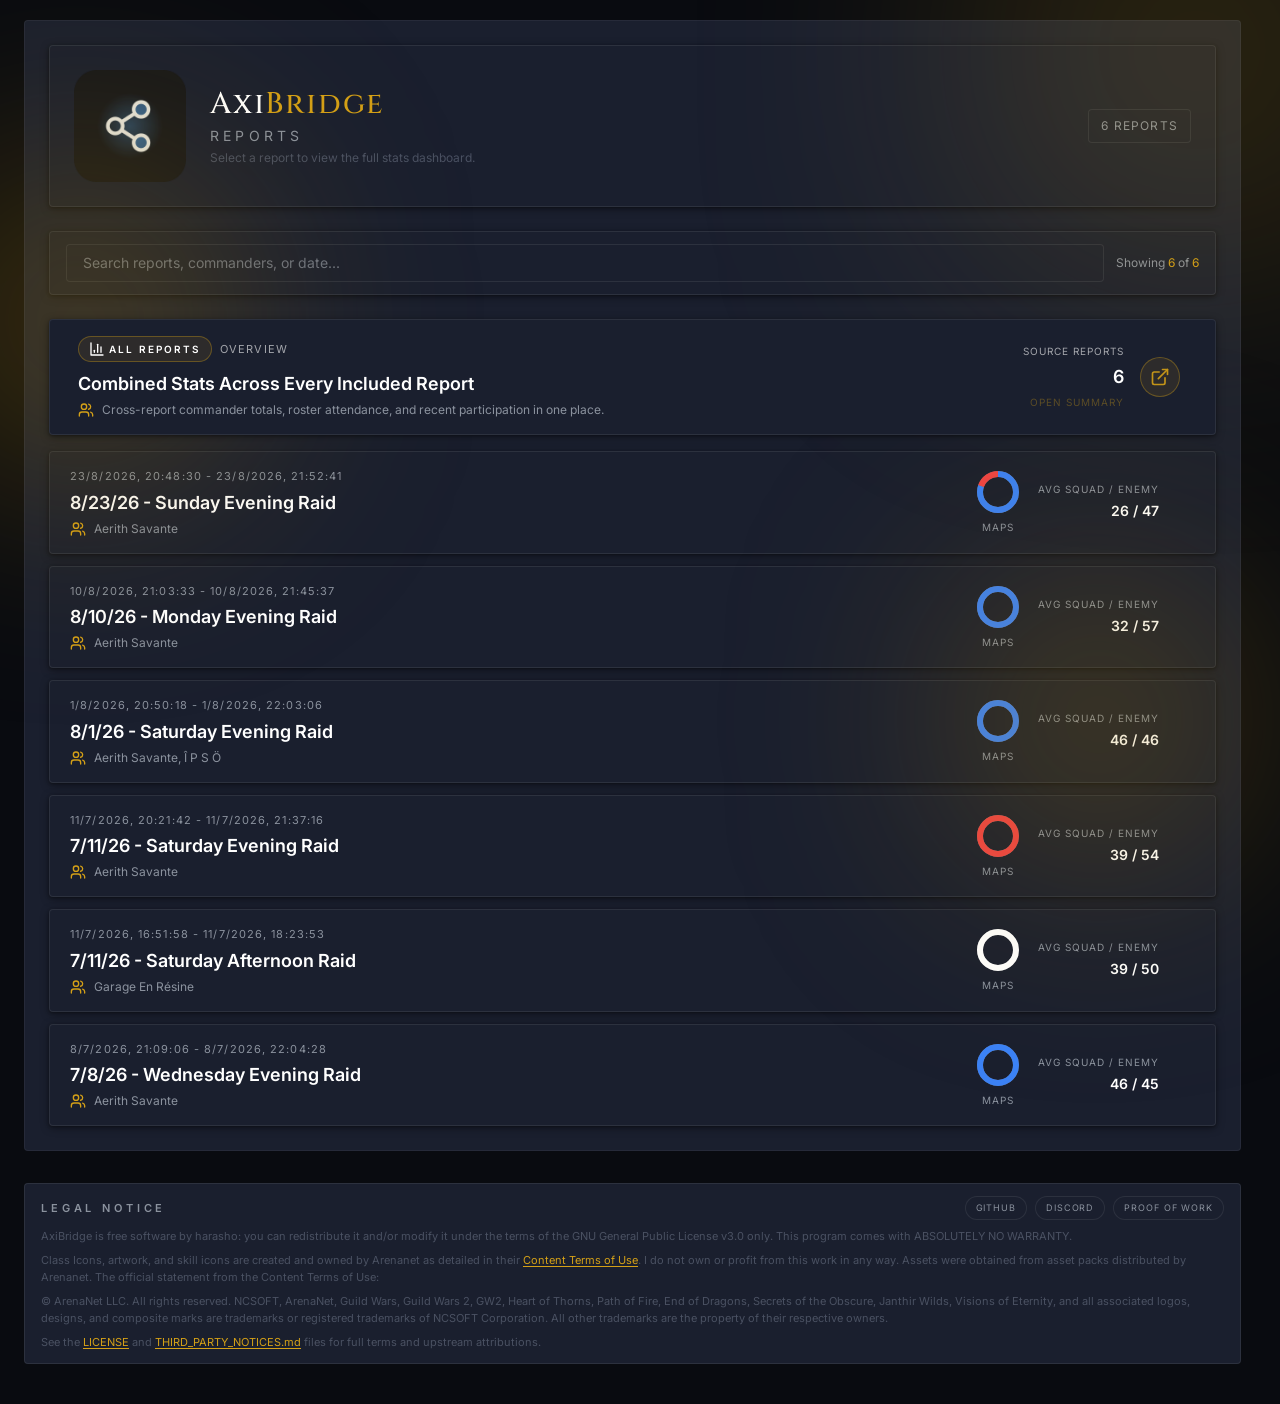
==== commit 493d637c: "Update web report 20260823-204830-058j" ====
--- a/index.html
+++ b/index.html
@@ -6,8 +6,8 @@
     <link rel="apple-touch-icon" href="./svg/axibridge-glyph.svg" />
     <meta name="viewport" content="width=device-width, initial-scale=1.0" />
     <title>AxiBridge</title>
-    <script type="module" crossorigin src="./assets/index-DAZ-mZRd.js"></script>
-    <link rel="stylesheet" crossorigin href="./assets/index-0e8oWL41.css">
+    <script type="module" crossorigin src="./assets/index-D0j04S2E.js"></script>
+    <link rel="stylesheet" crossorigin href="./assets/index-BThuLvVz.css">
   </head>
   <body>
     <div id="root"></div>
--- a/assets/index-BThuLvVz.css
+++ b/assets/index-BThuLvVz.css
@@ -0,0 +1 @@
+@import"https://fonts.googleapis.com/css2?family=Cinzel:wght@500;700&family=Inter:wght@400;500;600;700&display=swap";*,:before,:after{--tw-border-spacing-x: 0;--tw-border-spacing-y: 0;--tw-translate-x: 0;--tw-translate-y: 0;--tw-rotate: 0;--tw-skew-x: 0;--tw-skew-y: 0;--tw-scale-x: 1;--tw-scale-y: 1;--tw-pan-x: ;--tw-pan-y: ;--tw-pinch-zoom: ;--tw-scroll-snap-strictness: proximity;--tw-gradient-from-position: ;--tw-gradient-via-position: ;--tw-gradient-to-position: ;--tw-ordinal: ;--tw-slashed-zero: ;--tw-numeric-figure: ;--tw-numeric-spacing: ;--tw-numeric-fraction: ;--tw-ring-inset: ;--tw-ring-offset-width: 0px;--tw-ring-offset-color: #fff;--tw-ring-color: rgb(59 130 246 / .5);--tw-ring-offset-shadow: 0 0 #0000;--tw-ring-shadow: 0 0 #0000;--tw-shadow: 0 0 #0000;--tw-shadow-colored: 0 0 #0000;--tw-blur: ;--tw-brightness: ;--tw-contrast: ;--tw-grayscale: ;--tw-hue-rotate: ;--tw-invert: ;--tw-saturate: ;--tw-sepia: ;--tw-drop-shadow: ;--tw-backdrop-blur: ;--tw-backdrop-brightness: ;--tw-backdrop-contrast: ;--tw-backdrop-grayscale: ;--tw-backdrop-hue-rotate: ;--tw-backdrop-invert: ;--tw-backdrop-opacity: ;--tw-backdrop-saturate: ;--tw-backdrop-sepia: ;--tw-contain-size: ;--tw-contain-layout: ;--tw-contain-paint: ;--tw-contain-style: }::backdrop{--tw-border-spacing-x: 0;--tw-border-spacing-y: 0;--tw-translate-x: 0;--tw-translate-y: 0;--tw-rotate: 0;--tw-skew-x: 0;--tw-skew-y: 0;--tw-scale-x: 1;--tw-scale-y: 1;--tw-pan-x: ;--tw-pan-y: ;--tw-pinch-zoom: ;--tw-scroll-snap-strictness: proximity;--tw-gradient-from-position: ;--tw-gradient-via-position: ;--tw-gradient-to-position: ;--tw-ordinal: ;--tw-slashed-zero: ;--tw-numeric-figure: ;--tw-numeric-spacing: ;--tw-numeric-fraction: ;--tw-ring-inset: ;--tw-ring-offset-width: 0px;--tw-ring-offset-color: #fff;--tw-ring-color: rgb(59 130 246 / .5);--tw-ring-offset-shadow: 0 0 #0000;--tw-ring-shadow: 0 0 #0000;--tw-shadow: 0 0 #0000;--tw-shadow-colored: 0 0 #0000;--tw-blur: ;--tw-brightness: ;--tw-contrast: ;--tw-grayscale: ;--tw-hue-rotate: ;--tw-invert: ;--tw-saturate: ;--tw-sepia: ;--tw-drop-shadow: ;--tw-backdrop-blur: ;--tw-backdrop-brightness: ;--tw-backdrop-contrast: ;--tw-backdrop-grayscale: ;--tw-backdrop-hue-rotate: ;--tw-backdrop-invert: ;--tw-backdrop-opacity: ;--tw-backdrop-saturate: ;--tw-backdrop-sepia: ;--tw-contain-size: ;--tw-contain-layout: ;--tw-contain-paint: ;--tw-contain-style: }*,:before,:after{box-sizing:border-box;border-width:0;border-style:solid;border-color:#e5e7eb}:before,:after{--tw-content: ""}html,:host{line-height:1.5;-webkit-text-size-adjust:100%;-moz-tab-size:4;-o-tab-size:4;tab-size:4;font-family:ui-sans-serif,system-ui,sans-serif,"Apple Color Emoji","Segoe UI Emoji",Segoe UI Symbol,"Noto Color Emoji";font-feature-settings:normal;font-variation-settings:normal;-webkit-tap-highlight-color:transparent}body{margin:0;line-height:inherit}hr{height:0;color:inherit;border-top-width:1px}abbr:where([title]){-webkit-text-decoration:underline dotted;text-decoration:underline dotted}h1,h2,h3,h4,h5,h6{font-size:inherit;font-weight:inherit}a{color:inherit;text-decoration:inherit}b,strong{font-weight:bolder}code,kbd,samp,pre{font-family:ui-monospace,SFMono-Regular,Menlo,Monaco,Consolas,Liberation Mono,Courier New,monospace;font-feature-settings:normal;font-variation-settings:normal;font-size:1em}small{font-size:80%}sub,sup{font-size:75%;line-height:0;position:relative;vertical-align:baseline}sub{bottom:-.25em}sup{top:-.5em}table{text-indent:0;border-color:inherit;border-collapse:collapse}button,input,optgroup,select,textarea{font-family:inherit;font-feature-settings:inherit;font-variation-settings:inherit;font-size:100%;font-weight:inherit;line-height:inherit;letter-spacing:inherit;color:inherit;margin:0;padding:0}button,select{text-transform:none}button,input:where([type=button]),input:where([type=reset]),input:where([type=submit]){-webkit-appearance:button;background-color:transparent;background-image:none}:-moz-focusring{outline:auto}:-moz-ui-invalid{box-shadow:none}progress{vertical-align:baseline}::-webkit-inner-spin-button,::-webkit-outer-spin-button{height:auto}[type=search]{-webkit-appearance:textfield;outline-offset:-2px}::-webkit-search-decoration{-webkit-appearance:none}::-webkit-file-upload-button{-webkit-appearance:button;font:inherit}summary{display:list-item}blockquote,dl,dd,h1,h2,h3,h4,h5,h6,hr,figure,p,pre{margin:0}fieldset{margin:0;padding:0}legend{padding:0}ol,ul,menu{list-style:none;margin:0;padding:0}dialog{padding:0}textarea{resize:vertical}input::-moz-placeholder,textarea::-moz-placeholder{opacity:1;color:#9ca3af}input::placeholder,textarea::placeholder{opacity:1;color:#9ca3af}button,[role=button]{cursor:pointer}:disabled{cursor:default}img,svg,video,canvas,audio,iframe,embed,object{display:block;vertical-align:middle}img,video{max-width:100%;height:auto}[hidden]:where(:not([hidden=until-found])){display:none}.\!container{width:100%!important}.container{width:100%}@media(min-width:640px){.\!container{max-width:640px!important}.container{max-width:640px}}@media(min-width:768px){.\!container{max-width:768px!important}.container{max-width:768px}}@media(min-width:1024px){.\!container{max-width:1024px!important}.container{max-width:1024px}}@media(min-width:1280px){.\!container{max-width:1280px!important}.container{max-width:1280px}}@media(min-width:1536px){.\!container{max-width:1536px!important}.container{max-width:1536px}}.pointer-events-none{pointer-events:none}.pointer-events-auto{pointer-events:auto}.\!visible{visibility:visible!important}.visible{visibility:visible}.invisible{visibility:hidden}.collapse{visibility:collapse}.static{position:static}.fixed{position:fixed}.absolute{position:absolute}.relative{position:relative}.sticky{position:sticky}.inset-0{top:0;right:0;bottom:0;left:0}.inset-\[0\.7px\]{top:.7px;right:.7px;bottom:.7px;left:.7px}.inset-y-0{top:0;bottom:0}.-bottom-0\.5{bottom:-.125rem}.-bottom-1{bottom:-.25rem}.-bottom-24{bottom:-6rem}.-left-16{left:-4rem}.-left-8{left:-2rem}.-right-0\.5{right:-.125rem}.-right-1{right:-.25rem}.-right-24{right:-6rem}.-top-0\.5{top:-.125rem}.-top-24{top:-6rem}.-top-\[9px\]{top:-9px}.bottom-0{bottom:0}.bottom-4{bottom:1rem}.bottom-\[1px\]{bottom:1px}.bottom-full{bottom:100%}.left-0{left:0}.left-1{left:.25rem}.left-1\/2{left:50%}.left-2\.5{left:.625rem}.left-3{left:.75rem}.left-4{left:1rem}.right-0{right:0}.right-1{right:.25rem}.right-2{right:.5rem}.right-2\.5{right:.625rem}.right-4{right:1rem}.top-0{top:0}.top-1{top:.25rem}.top-1\/2{top:50%}.top-2{top:.5rem}.top-\[1px\]{top:1px}.top-\[calc\(100\%\+4px\)\]{top:calc(100% + 4px)}.top-full{top:100%}.isolate{isolation:isolate}.z-0{z-index:0}.z-10{z-index:10}.z-20{z-index:20}.z-30{z-index:30}.z-40{z-index:40}.z-50{z-index:50}.z-\[10000\]{z-index:10000}.z-\[1\]{z-index:1}.z-\[60\]{z-index:60}.z-\[70\]{z-index:70}.z-\[72\]{z-index:72}.z-\[74\]{z-index:74}.z-\[9999\]{z-index:9999}.col-span-2{grid-column:span 2 / span 2}.row-span-2{grid-row:span 2 / span 2}.m-0{margin:0}.-mx-1{margin-left:-.25rem;margin-right:-.25rem}.mx-1{margin-left:.25rem;margin-right:.25rem}.mx-1\.5{margin-left:.375rem;margin-right:.375rem}.mx-3{margin-left:.75rem;margin-right:.75rem}.mx-4{margin-left:1rem;margin-right:1rem}.mx-auto{margin-left:auto;margin-right:auto}.my-3{margin-top:.75rem;margin-bottom:.75rem}.\!mb-0{margin-bottom:0!important}.\!mt-0{margin-top:0!important}.-mr-\[176px\]{margin-right:-176px}.mb-0\.5{margin-bottom:.125rem}.mb-1{margin-bottom:.25rem}.mb-1\.5{margin-bottom:.375rem}.mb-2{margin-bottom:.5rem}.mb-3{margin-bottom:.75rem}.mb-3\.5{margin-bottom:.875rem}.mb-4{margin-bottom:1rem}.mb-6{margin-bottom:1.5rem}.ml-1{margin-left:.25rem}.ml-1\.5{margin-left:.375rem}.ml-2{margin-left:.5rem}.ml-3{margin-left:.75rem}.ml-6{margin-left:1.5rem}.ml-auto{margin-left:auto}.mr-3{margin-right:.75rem}.mt-0\.5{margin-top:.125rem}.mt-1{margin-top:.25rem}.mt-10{margin-top:2.5rem}.mt-2{margin-top:.5rem}.mt-3{margin-top:.75rem}.mt-4{margin-top:1rem}.mt-5{margin-top:1.25rem}.mt-6{margin-top:1.5rem}.mt-8{margin-top:2rem}.mt-auto{margin-top:auto}.block{display:block}.inline-block{display:inline-block}.inline{display:inline}.flex{display:flex}.inline-flex{display:inline-flex}.\!table{display:table!important}.table{display:table}.grid{display:grid}.contents{display:contents}.hidden{display:none}.aspect-square{aspect-ratio:1 / 1}.h-0{height:0px}.h-1{height:.25rem}.h-1\.5{height:.375rem}.h-10{height:2.5rem}.h-12{height:3rem}.h-14{height:3.5rem}.h-16{height:4rem}.h-2{height:.5rem}.h-2\.5{height:.625rem}.h-20{height:5rem}.h-24{height:6rem}.h-3{height:.75rem}.h-3\.5{height:.875rem}.h-32{height:8rem}.h-4{height:1rem}.h-48{height:12rem}.h-5{height:1.25rem}.h-56{height:14rem}.h-6{height:1.5rem}.h-64{height:16rem}.h-7{height:1.75rem}.h-8{height:2rem}.h-9{height:2.25rem}.h-\[12vh\]{height:12vh}.h-\[18px\]{height:18px}.h-\[220px\]{height:220px}.h-\[240px\]{height:240px}.h-\[260px\]{height:260px}.h-\[26px\]{height:26px}.h-\[280px\]{height:280px}.h-\[2px\]{height:2px}.h-\[300px\]{height:300px}.h-\[320px\]{height:320px}.h-\[34px\]{height:34px}.h-\[360px\]{height:360px}.h-\[3px\]{height:3px}.h-\[400px\]{height:400px}.h-\[480px\]{height:480px}.h-\[500px\]{height:500px}.h-\[65vh\]{height:65vh}.h-\[min\(82vh\,860px\)\]{height:min(82vh,860px)}.h-full{height:100%}.h-px{height:1px}.h-screen{height:100vh}.max-h-0{max-height:0px}.max-h-24{max-height:6rem}.max-h-28{max-height:7rem}.max-h-40{max-height:10rem}.max-h-56{max-height:14rem}.max-h-60{max-height:15rem}.max-h-64{max-height:16rem}.max-h-72{max-height:18rem}.max-h-80{max-height:20rem}.max-h-96{max-height:24rem}.max-h-\[260px\]{max-height:260px}.max-h-\[300px\]{max-height:300px}.max-h-\[30rem\]{max-height:30rem}.max-h-\[320px\]{max-height:320px}.max-h-\[32rem\]{max-height:32rem}.max-h-\[360px\]{max-height:360px}.max-h-\[420px\]{max-height:420px}.max-h-\[560px\]{max-height:560px}.max-h-\[60vh\]{max-height:60vh}.max-h-\[65vh\]{max-height:65vh}.max-h-\[85vh\]{max-height:85vh}.max-h-\[92vh\]{max-height:92vh}.max-h-\[99999px\]{max-height:99999px}.max-h-none{max-height:none}.min-h-0{min-height:0px}.min-h-10{min-height:2.5rem}.min-h-\[108px\]{min-height:108px}.min-h-\[126px\]{min-height:126px}.min-h-\[140px\]{min-height:140px}.min-h-\[182px\]{min-height:182px}.min-h-\[28px\]{min-height:28px}.min-h-\[30px\]{min-height:30px}.min-h-\[40px\]{min-height:40px}.min-h-\[56px\]{min-height:56px}.min-h-\[58px\]{min-height:58px}.min-h-\[60vh\]{min-height:60vh}.min-h-screen{min-height:100vh}.w-1\.5{width:.375rem}.w-10{width:2.5rem}.w-11{width:2.75rem}.w-12{width:3rem}.w-16{width:4rem}.w-2{width:.5rem}.w-2\.5{width:.625rem}.w-20{width:5rem}.w-3{width:.75rem}.w-3\.5{width:.875rem}.w-32{width:8rem}.w-36{width:9rem}.w-4{width:1rem}.w-44{width:11rem}.w-48{width:12rem}.w-5{width:1.25rem}.w-52{width:13rem}.w-56{width:14rem}.w-6{width:1.5rem}.w-64{width:16rem}.w-7{width:1.75rem}.w-8{width:2rem}.w-80{width:20rem}.w-9{width:2.25rem}.w-96{width:24rem}.w-\[120px\]{width:120px}.w-\[18px\]{width:18px}.w-\[220px\]{width:220px}.w-\[240px\]{width:240px}.w-\[248px\]{width:248px}.w-\[260px\]{width:260px}.w-\[26px\]{width:26px}.w-\[2px\]{width:2px}.w-\[320px\]{width:320px}.w-\[4\.5rem\]{width:4.5rem}.w-auto{width:auto}.w-full{width:100%}.w-max{width:-moz-max-content;width:max-content}.w-px{width:1px}.w-screen{width:100vw}.min-w-0{min-width:0px}.min-w-8{min-width:2rem}.min-w-\[240px\]{min-width:240px}.min-w-\[260px\]{min-width:260px}.min-w-\[30px\]{min-width:30px}.min-w-\[420px\]{min-width:420px}.min-w-\[440px\]{min-width:440px}.min-w-\[560px\]{min-width:560px}.min-w-\[620px\]{min-width:620px}.min-w-\[640px\]{min-width:640px}.min-w-\[680px\]{min-width:680px}.min-w-\[700px\]{min-width:700px}.min-w-\[720px\]{min-width:720px}.min-w-\[760px\]{min-width:760px}.min-w-\[860px\]{min-width:860px}.min-w-\[900px\]{min-width:900px}.min-w-full{min-width:100%}.max-w-2xl{max-width:42rem}.max-w-3xl{max-width:48rem}.max-w-4xl{max-width:56rem}.max-w-6xl{max-width:72rem}.max-w-\[1100px\]{max-width:1100px}.max-w-\[120px\]{max-width:120px}.max-w-\[12rem\]{max-width:12rem}.max-w-\[140px\]{max-width:140px}.max-w-\[160px\]{max-width:160px}.max-w-\[170px\]{max-width:170px}.max-w-\[180px\]{max-width:180px}.max-w-\[200px\]{max-width:200px}.max-w-\[2150px\]{max-width:2150px}.max-w-\[58vw\]{max-width:58vw}.max-w-\[80vw\]{max-width:80vw}.max-w-full{max-width:100%}.max-w-lg{max-width:32rem}.max-w-md{max-width:28rem}.max-w-none{max-width:none}.max-w-sm{max-width:24rem}.max-w-xs{max-width:20rem}.flex-1{flex:1 1 0%}.flex-none{flex:none}.flex-shrink{flex-shrink:1}.flex-shrink-0{flex-shrink:0}.shrink{flex-shrink:1}.shrink-0{flex-shrink:0}.table-auto{table-layout:auto}.table-fixed{table-layout:fixed}.border-collapse{border-collapse:collapse}.border-separate{border-collapse:separate}.border-spacing-0{--tw-border-spacing-x: 0px;--tw-border-spacing-y: 0px;border-spacing:var(--tw-border-spacing-x) var(--tw-border-spacing-y)}.-translate-x-1\/2{--tw-translate-x: -50%;transform:translate(var(--tw-translate-x),var(--tw-translate-y)) rotate(var(--tw-rotate)) skew(var(--tw-skew-x)) skewY(var(--tw-skew-y)) scaleX(var(--tw-scale-x)) scaleY(var(--tw-scale-y))}.-translate-x-full{--tw-translate-x: -100%;transform:translate(var(--tw-translate-x),var(--tw-translate-y)) rotate(var(--tw-rotate)) skew(var(--tw-skew-x)) skewY(var(--tw-skew-y)) scaleX(var(--tw-scale-x)) scaleY(var(--tw-scale-y))}.-translate-y-1\/2{--tw-translate-y: -50%;transform:translate(var(--tw-translate-x),var(--tw-translate-y)) rotate(var(--tw-rotate)) skew(var(--tw-skew-x)) skewY(var(--tw-skew-y)) scaleX(var(--tw-scale-x)) scaleY(var(--tw-scale-y))}.-translate-y-2{--tw-translate-y: -.5rem;transform:translate(var(--tw-translate-x),var(--tw-translate-y)) rotate(var(--tw-rotate)) skew(var(--tw-skew-x)) skewY(var(--tw-skew-y)) scaleX(var(--tw-scale-x)) scaleY(var(--tw-scale-y))}.translate-x-0{--tw-translate-x: 0px;transform:translate(var(--tw-translate-x),var(--tw-translate-y)) rotate(var(--tw-rotate)) skew(var(--tw-skew-x)) skewY(var(--tw-skew-y)) scaleX(var(--tw-scale-x)) scaleY(var(--tw-scale-y))}.translate-x-1{--tw-translate-x: .25rem;transform:translate(var(--tw-translate-x),var(--tw-translate-y)) rotate(var(--tw-rotate)) skew(var(--tw-skew-x)) skewY(var(--tw-skew-y)) scaleX(var(--tw-scale-x)) scaleY(var(--tw-scale-y))}.translate-x-6{--tw-translate-x: 1.5rem;transform:translate(var(--tw-translate-x),var(--tw-translate-y)) rotate(var(--tw-rotate)) skew(var(--tw-skew-x)) skewY(var(--tw-skew-y)) scaleX(var(--tw-scale-x)) scaleY(var(--tw-scale-y))}.translate-y-0{--tw-translate-y: 0px;transform:translate(var(--tw-translate-x),var(--tw-translate-y)) rotate(var(--tw-rotate)) skew(var(--tw-skew-x)) skewY(var(--tw-skew-y)) scaleX(var(--tw-scale-x)) scaleY(var(--tw-scale-y))}.-rotate-90{--tw-rotate: -90deg;transform:translate(var(--tw-translate-x),var(--tw-translate-y)) rotate(var(--tw-rotate)) skew(var(--tw-skew-x)) skewY(var(--tw-skew-y)) scaleX(var(--tw-scale-x)) scaleY(var(--tw-scale-y))}.rotate-180{--tw-rotate: 180deg;transform:translate(var(--tw-translate-x),var(--tw-translate-y)) rotate(var(--tw-rotate)) skew(var(--tw-skew-x)) skewY(var(--tw-skew-y)) scaleX(var(--tw-scale-x)) scaleY(var(--tw-scale-y))}.rotate-45{--tw-rotate: 45deg;transform:translate(var(--tw-translate-x),var(--tw-translate-y)) rotate(var(--tw-rotate)) skew(var(--tw-skew-x)) skewY(var(--tw-skew-y)) scaleX(var(--tw-scale-x)) scaleY(var(--tw-scale-y))}.scale-105{--tw-scale-x: 1.05;--tw-scale-y: 1.05;transform:translate(var(--tw-translate-x),var(--tw-translate-y)) rotate(var(--tw-rotate)) skew(var(--tw-skew-x)) skewY(var(--tw-skew-y)) scaleX(var(--tw-scale-x)) scaleY(var(--tw-scale-y))}.transform{transform:translate(var(--tw-translate-x),var(--tw-translate-y)) rotate(var(--tw-rotate)) skew(var(--tw-skew-x)) skewY(var(--tw-skew-y)) scaleX(var(--tw-scale-x)) scaleY(var(--tw-scale-y))}.animate-\[fadeUp_0\.6s_ease-out\]{animation:fadeUp .6s ease-out}@keyframes pulse{50%{opacity:.5}}.animate-pulse{animation:pulse 2s cubic-bezier(.4,0,.6,1) infinite}@keyframes spin{to{transform:rotate(360deg)}}.animate-spin{animation:spin 1s linear infinite}.cursor-help{cursor:help}.cursor-not-allowed{cursor:not-allowed}.cursor-pointer{cursor:pointer}.select-none{-webkit-user-select:none;-moz-user-select:none;user-select:none}.resize{resize:both}.snap-x{scroll-snap-type:x var(--tw-scroll-snap-strictness)}.snap-mandatory{--tw-scroll-snap-strictness: mandatory}.snap-start{scroll-snap-align:start}.scroll-mt-24{scroll-margin-top:6rem}.scroll-mt-6{scroll-margin-top:1.5rem}.list-decimal{list-style-type:decimal}.list-disc{list-style-type:disc}.appearance-none{-webkit-appearance:none;-moz-appearance:none;appearance:none}.auto-cols-fr{grid-auto-columns:minmax(0,1fr)}.grid-flow-col{grid-auto-flow:column}.grid-cols-1{grid-template-columns:repeat(1,minmax(0,1fr))}.grid-cols-2{grid-template-columns:repeat(2,minmax(0,1fr))}.grid-cols-3{grid-template-columns:repeat(3,minmax(0,1fr))}.grid-cols-6{grid-template-columns:repeat(6,minmax(0,1fr))}.grid-cols-7{grid-template-columns:repeat(7,minmax(0,1fr))}.grid-cols-\[0\.3fr_1\.3fr_1fr_0\.8fr_0\.8fr_0\.8fr\]{grid-template-columns:.3fr 1.3fr 1fr .8fr .8fr .8fr}.grid-cols-\[0\.4fr_1\.5fr_0\.8fr_0\.8fr_0\.8fr\]{grid-template-columns:.4fr 1.5fr .8fr .8fr .8fr}.grid-cols-\[0\.4fr_1\.5fr_1fr_0\.9fr\]{grid-template-columns:.4fr 1.5fr 1fr .9fr}.grid-cols-\[0\.4fr_1\.6fr_1fr\]{grid-template-columns:.4fr 1.6fr 1fr}.grid-cols-\[0\.4fr_1\.6fr_1fr_0\.9fr\]{grid-template-columns:.4fr 1.6fr 1fr .9fr}.grid-cols-\[0\.4fr_1\.6fr_1fr_1fr\]{grid-template-columns:.4fr 1.6fr 1fr 1fr}.grid-cols-\[0\.4fr_1\.6fr_1fr_1fr_1fr\]{grid-template-columns:.4fr 1.6fr 1fr 1fr 1fr}.grid-cols-\[0\.4fr_1\.6fr_1fr_1fr_1fr_1fr\]{grid-template-columns:.4fr 1.6fr 1fr 1fr 1fr 1fr}.grid-cols-\[1\.2fr_0\.8fr\]{grid-template-columns:1.2fr .8fr}.grid-cols-\[1\.4fr_0\.6fr_0\.7fr_0\.8fr\]{grid-template-columns:1.4fr .6fr .7fr .8fr}.grid-cols-\[1\.4fr_0\.8fr_0\.8fr\]{grid-template-columns:1.4fr .8fr .8fr}.grid-cols-\[1\.5fr_1fr_0\.9fr\]{grid-template-columns:1.5fr 1fr .9fr}.grid-cols-\[1\.6fr_0\.8fr_0\.8fr_0\.8fr\]{grid-template-columns:1.6fr .8fr .8fr .8fr}.grid-cols-\[12px_16px_minmax\(0\,1fr\)_auto\]{grid-template-columns:12px 16px minmax(0,1fr) auto}.grid-cols-\[18px_minmax\(0\,1fr\)\]{grid-template-columns:18px minmax(0,1fr)}.grid-cols-\[1fr_110px\]{grid-template-columns:1fr 110px}.grid-cols-\[1fr_auto_1fr\]{grid-template-columns:1fr auto 1fr}.grid-cols-\[230px_1fr\]{grid-template-columns:230px 1fr}.grid-cols-\[2fr_0\.6fr_0\.8fr_0\.6fr_0\.6fr_0\.5fr\]{grid-template-columns:2fr .6fr .8fr .6fr .6fr .5fr}.grid-cols-\[2fr_0\.8fr_0\.7fr\]{grid-template-columns:2fr .8fr .7fr}.grid-cols-\[2fr_0\.8fr_0\.8fr\]{grid-template-columns:2fr .8fr .8fr}.grid-cols-\[2fr_0\.9fr_0\.7fr\]{grid-template-columns:2fr .9fr .7fr}.grid-cols-\[36px_minmax\(0\,1fr\)\]{grid-template-columns:36px minmax(0,1fr)}.grid-cols-\[40px_minmax\(0\,1fr\)\]{grid-template-columns:40px minmax(0,1fr)}.grid-cols-\[minmax\(0\,3\.2fr\)_minmax\(140px\,1\.1fr\)_86px\]{grid-template-columns:minmax(0,3.2fr) minmax(140px,1.1fr) 86px}.grid-rows-2{grid-template-rows:repeat(2,minmax(0,1fr))}.flex-row{flex-direction:row}.flex-col{flex-direction:column}.flex-wrap{flex-wrap:wrap}.flex-nowrap{flex-wrap:nowrap}.items-start{align-items:flex-start}.items-end{align-items:flex-end}.items-center{align-items:center}.items-baseline{align-items:baseline}.items-stretch{align-items:stretch}.justify-start{justify-content:flex-start}.justify-end{justify-content:flex-end}.justify-center{justify-content:center}.justify-between{justify-content:space-between}.gap-0{gap:0px}.gap-0\.5{gap:.125rem}.gap-1{gap:.25rem}.gap-1\.5{gap:.375rem}.gap-2{gap:.5rem}.gap-2\.5{gap:.625rem}.gap-3{gap:.75rem}.gap-4{gap:1rem}.gap-5{gap:1.25rem}.gap-6{gap:1.5rem}.gap-x-1\.5{-moz-column-gap:.375rem;column-gap:.375rem}.gap-x-2{-moz-column-gap:.5rem;column-gap:.5rem}.gap-x-3{-moz-column-gap:.75rem;column-gap:.75rem}.gap-x-4{-moz-column-gap:1rem;column-gap:1rem}.gap-y-1{row-gap:.25rem}.gap-y-1\.5{row-gap:.375rem}.space-y-0>:not([hidden])~:not([hidden]){--tw-space-y-reverse: 0;margin-top:calc(0px * calc(1 - var(--tw-space-y-reverse)));margin-bottom:calc(0px * var(--tw-space-y-reverse))}.space-y-0\.5>:not([hidden])~:not([hidden]){--tw-space-y-reverse: 0;margin-top:calc(.125rem * calc(1 - var(--tw-space-y-reverse)));margin-bottom:calc(.125rem * var(--tw-space-y-reverse))}.space-y-1>:not([hidden])~:not([hidden]){--tw-space-y-reverse: 0;margin-top:calc(.25rem * calc(1 - var(--tw-space-y-reverse)));margin-bottom:calc(.25rem * var(--tw-space-y-reverse))}.space-y-1\.5>:not([hidden])~:not([hidden]){--tw-space-y-reverse: 0;margin-top:calc(.375rem * calc(1 - var(--tw-space-y-reverse)));margin-bottom:calc(.375rem * var(--tw-space-y-reverse))}.space-y-2>:not([hidden])~:not([hidden]){--tw-space-y-reverse: 0;margin-top:calc(.5rem * calc(1 - var(--tw-space-y-reverse)));margin-bottom:calc(.5rem * var(--tw-space-y-reverse))}.space-y-2\.5>:not([hidden])~:not([hidden]){--tw-space-y-reverse: 0;margin-top:calc(.625rem * calc(1 - var(--tw-space-y-reverse)));margin-bottom:calc(.625rem * var(--tw-space-y-reverse))}.space-y-3>:not([hidden])~:not([hidden]){--tw-space-y-reverse: 0;margin-top:calc(.75rem * calc(1 - var(--tw-space-y-reverse)));margin-bottom:calc(.75rem * var(--tw-space-y-reverse))}.space-y-4>:not([hidden])~:not([hidden]){--tw-space-y-reverse: 0;margin-top:calc(1rem * calc(1 - var(--tw-space-y-reverse)));margin-bottom:calc(1rem * var(--tw-space-y-reverse))}.space-y-5>:not([hidden])~:not([hidden]){--tw-space-y-reverse: 0;margin-top:calc(1.25rem * calc(1 - var(--tw-space-y-reverse)));margin-bottom:calc(1.25rem * var(--tw-space-y-reverse))}.space-y-6>:not([hidden])~:not([hidden]){--tw-space-y-reverse: 0;margin-top:calc(1.5rem * calc(1 - var(--tw-space-y-reverse)));margin-bottom:calc(1.5rem * var(--tw-space-y-reverse))}.divide-y>:not([hidden])~:not([hidden]){--tw-divide-y-reverse: 0;border-top-width:calc(1px * calc(1 - var(--tw-divide-y-reverse)));border-bottom-width:calc(1px * var(--tw-divide-y-reverse))}.divide-white\/10>:not([hidden])~:not([hidden]){border-color:#ffffff1a}.divide-white\/5>:not([hidden])~:not([hidden]){border-color:#ffffff0d}.self-end{align-self:flex-end}.self-center{align-self:center}.self-stretch{align-self:stretch}.overflow-auto{overflow:auto}.overflow-hidden{overflow:hidden}.overflow-visible{overflow:visible}.overflow-x-auto{overflow-x:auto}.overflow-y-auto{overflow-y:auto}.overflow-x-hidden{overflow-x:hidden}.overscroll-contain{overscroll-behavior:contain}.truncate{overflow:hidden;text-overflow:ellipsis;white-space:nowrap}.whitespace-normal{white-space:normal}.whitespace-nowrap{white-space:nowrap}.whitespace-pre-wrap{white-space:pre-wrap}.break-words{overflow-wrap:break-word}.break-all{word-break:break-all}.rounded{border-radius:.25rem}.rounded-2xl{border-radius:1rem}.rounded-\[2px\]{border-radius:2px}.rounded-\[3px\]{border-radius:3px}.rounded-\[4px\]{border-radius:4px}.rounded-\[5px\]{border-radius:5px}.rounded-\[6px\]{border-radius:6px}.rounded-\[var\(--radius-md\)\]{border-radius:var(--radius-md)}.rounded-full{border-radius:9999px}.rounded-lg{border-radius:.5rem}.rounded-md{border-radius:.375rem}.rounded-sm{border-radius:.125rem}.rounded-xl{border-radius:.75rem}.rounded-l-md{border-top-left-radius:.375rem;border-bottom-left-radius:.375rem}.rounded-r-md{border-top-right-radius:.375rem;border-bottom-right-radius:.375rem}.rounded-r-none{border-top-right-radius:0;border-bottom-right-radius:0}.\!border-0{border-width:0px!important}.border{border-width:1px}.border-0{border-width:0px}.border-2{border-width:2px}.border-b{border-bottom-width:1px}.border-l{border-left-width:1px}.border-l-2{border-left-width:2px}.border-l-4{border-left-width:4px}.border-r{border-right-width:1px}.border-t{border-top-width:1px}.border-dashed{border-style:dashed}.border-dotted{border-style:dotted}.border-none{border-style:none}.border-\[color\:var\(--accent-border\)\]{border-color:var(--accent-border)}.border-\[color\:var\(--border-default\)\]{border-color:var(--border-default)}.border-\[color\:var\(--border-hover\)\]{border-color:var(--border-hover)}.border-\[color\:var\(--border-subtle\)\]{border-color:var(--border-subtle)}.border-\[color\:var\(--brand-primary\)\]{border-color:var(--brand-primary)}.border-amber-200\/10{border-color:#fde68a1a}.border-amber-300\/40{border-color:#fcd34d66}.border-amber-400{--tw-border-opacity: 1;border-color:rgb(251 191 36 / var(--tw-border-opacity, 1))}.border-amber-400\/30{border-color:#fbbf244d}.border-amber-400\/40{border-color:#fbbf2466}.border-amber-500\/20{border-color:#f59e0b33}.border-amber-500\/30{border-color:#f59e0b4d}.border-amber-500\/35{border-color:#f59e0b59}.border-amber-500\/40{border-color:#f59e0b66}.border-amber-500\/50{border-color:#f59e0b80}.border-blue-400{--tw-border-opacity: 1;border-color:rgb(96 165 250 / var(--tw-border-opacity, 1))}.border-blue-400\/40{border-color:#60a5fa66}.border-blue-500\/30{border-color:#3b82f64d}.border-blue-500\/40{border-color:#3b82f666}.border-blue-500\/50{border-color:#3b82f680}.border-cyan-200\/40{border-color:#a5f3fc66}.border-cyan-300\/30{border-color:#67e8f94d}.border-cyan-300\/40{border-color:#67e8f966}.border-cyan-300\/50{border-color:#67e8f980}.border-cyan-400\/30{border-color:#22d3ee4d}.border-cyan-400\/40{border-color:#22d3ee66}.border-cyan-500\/25{border-color:#06b6d440}.border-cyan-500\/30{border-color:#06b6d44d}.border-cyan-500\/40{border-color:#06b6d466}.border-emerald-200\/10{border-color:#a7f3d01a}.border-emerald-400\/40{border-color:#34d39966}.border-emerald-500\/30{border-color:#10b9814d}.border-emerald-500\/35{border-color:#10b98159}.border-emerald-500\/40{border-color:#10b98166}.border-green-500\/30{border-color:#22c55e4d}.border-green-500\/40{border-color:#22c55e66}.border-indigo-300\/20{border-color:#a5b4fc33}.border-orange-200\/40{border-color:#fed7aa66}.border-orange-400\/30{border-color:#fb923c4d}.border-orange-500\/30{border-color:#f973164d}.border-orange-500\/35{border-color:#f9731659}.border-purple-500\/30{border-color:#a855f74d}.border-red-400\/25{border-color:#f8717140}.border-red-500\/30{border-color:#ef44444d}.border-red-500\/40{border-color:#ef444466}.border-red-500\/50{border-color:#ef444480}.border-rose-200\/10{border-color:#fecdd31a}.border-rose-300\/30{border-color:#fda4af4d}.border-rose-500\/20{border-color:#f43f5e33}.border-rose-500\/30{border-color:#f43f5e4d}.border-rose-500\/35{border-color:#f43f5e59}.border-rose-500\/60{border-color:#f43f5e99}.border-slate-300\/30{border-color:#cbd5e14d}.border-slate-400\/30{border-color:#94a3b84d}.border-transparent{border-color:transparent}.border-violet-500\/35{border-color:#8b5cf659}.border-white\/10{border-color:#ffffff1a}.border-white\/15{border-color:#ffffff26}.border-white\/20{border-color:#fff3}.border-white\/40{border-color:#fff6}.border-white\/5{border-color:#ffffff0d}.border-white\/60{border-color:#fff9}.border-white\/\[0\.03\]{border-color:#ffffff08}.border-white\/\[0\.06\]{border-color:#ffffff0f}.border-white\/\[0\.07\]{border-color:#ffffff12}.border-white\/\[0\.08\]{border-color:#ffffff14}.border-white\/\[0\.09\]{border-color:#ffffff17}.border-yellow-500\/20{border-color:#eab30833}.border-l-amber-500{--tw-border-opacity: 1;border-left-color:rgb(245 158 11 / var(--tw-border-opacity, 1))}.border-l-emerald-500{--tw-border-opacity: 1;border-left-color:rgb(16 185 129 / var(--tw-border-opacity, 1))}.border-l-rose-500{--tw-border-opacity: 1;border-left-color:rgb(244 63 94 / var(--tw-border-opacity, 1))}.border-t-cyan-400{--tw-border-opacity: 1;border-top-color:rgb(34 211 238 / var(--tw-border-opacity, 1))}.\!bg-cyan-300{--tw-bg-opacity: 1 !important;background-color:rgb(103 232 249 / var(--tw-bg-opacity, 1))!important}.bg-\[color\:var\(--accent-bg\)\]{background-color:var(--accent-bg)}.bg-\[color\:var\(--accent-bg-strong\)\]{background-color:var(--accent-bg-strong)}.bg-\[color\:var\(--bg-elevated\)\]{background-color:var(--bg-elevated)}.bg-\[var\(--accent-bg\)\]{background-color:var(--accent-bg)}.bg-\[var\(--accent-bg-strong\)\]{background-color:var(--accent-bg-strong)}.bg-\[var\(--bg-card\)\]{background-color:var(--bg-card)}.bg-\[var\(--bg-card-inner\)\]{background-color:var(--bg-card-inner)}.bg-\[var\(--bg-elevated\)\]{background-color:var(--bg-elevated)}.bg-\[var\(--bg-hover\)\]{background-color:var(--bg-hover)}.bg-amber-400{--tw-bg-opacity: 1;background-color:rgb(251 191 36 / var(--tw-bg-opacity, 1))}.bg-amber-500{--tw-bg-opacity: 1;background-color:rgb(245 158 11 / var(--tw-bg-opacity, 1))}.bg-amber-500\/10{background-color:#f59e0b1a}.bg-amber-500\/15{background-color:#f59e0b26}.bg-amber-500\/20{background-color:#f59e0b33}.bg-amber-500\/25{background-color:#f59e0b40}.bg-black\/20{background-color:#0003}.bg-black\/25{background-color:#00000040}.bg-black\/30{background-color:#0000004d}.bg-black\/40{background-color:#0006}.bg-black\/50{background-color:#00000080}.bg-black\/60{background-color:#0009}.bg-black\/70{background-color:#000000b3}.bg-blue-400\/90{background-color:#60a5fae6}.bg-blue-500\/10{background-color:#3b82f61a}.bg-blue-500\/15{background-color:#3b82f626}.bg-blue-500\/20{background-color:#3b82f633}.bg-blue-500\/30{background-color:#3b82f64d}.bg-cyan-400\/10{background-color:#22d3ee1a}.bg-cyan-400\/15{background-color:#22d3ee26}.bg-cyan-500\/10{background-color:#06b6d41a}.bg-cyan-500\/15{background-color:#06b6d426}.bg-cyan-500\/20{background-color:#06b6d433}.bg-cyan-500\/30{background-color:#06b6d44d}.bg-cyan-500\/80{background-color:#06b6d4cc}.bg-cyan-500\/\[0\.08\]{background-color:#06b6d414}.bg-cyan-600{--tw-bg-opacity: 1;background-color:rgb(8 145 178 / var(--tw-bg-opacity, 1))}.bg-cyan-600\/20{background-color:#0891b233}.bg-emerald-400{--tw-bg-opacity: 1;background-color:rgb(52 211 153 / var(--tw-bg-opacity, 1))}.bg-emerald-500{--tw-bg-opacity: 1;background-color:rgb(16 185 129 / var(--tw-bg-opacity, 1))}.bg-emerald-500\/10{background-color:#10b9811a}.bg-emerald-500\/15{background-color:#10b98126}.bg-emerald-500\/20{background-color:#10b98133}.bg-emerald-500\/30{background-color:#10b9814d}.bg-fuchsia-500\/20{background-color:#d946ef33}.bg-gray-600{--tw-bg-opacity: 1;background-color:rgb(75 85 99 / var(--tw-bg-opacity, 1))}.bg-green-500{--tw-bg-opacity: 1;background-color:rgb(34 197 94 / var(--tw-bg-opacity, 1))}.bg-green-500\/20{background-color:#22c55e33}.bg-indigo-500\/10{background-color:#6366f11a}.bg-indigo-500\/15{background-color:#6366f126}.bg-orange-400{--tw-bg-opacity: 1;background-color:rgb(251 146 60 / var(--tw-bg-opacity, 1))}.bg-orange-400\/15{background-color:#fb923c26}.bg-orange-500{--tw-bg-opacity: 1;background-color:rgb(249 115 22 / var(--tw-bg-opacity, 1))}.bg-orange-500\/10{background-color:#f973161a}.bg-orange-500\/15{background-color:#f9731626}.bg-orange-500\/20{background-color:#f9731633}.bg-orange-500\/80{background-color:#f97316cc}.bg-purple-500\/20{background-color:#a855f733}.bg-red-400{--tw-bg-opacity: 1;background-color:rgb(248 113 113 / var(--tw-bg-opacity, 1))}.bg-red-500{--tw-bg-opacity: 1;background-color:rgb(239 68 68 / var(--tw-bg-opacity, 1))}.bg-red-500\/10{background-color:#ef44441a}.bg-red-500\/15{background-color:#ef444426}.bg-red-500\/20{background-color:#ef444433}.bg-red-600{--tw-bg-opacity: 1;background-color:rgb(220 38 38 / var(--tw-bg-opacity, 1))}.bg-rose-400{--tw-bg-opacity: 1;background-color:rgb(251 113 133 / var(--tw-bg-opacity, 1))}.bg-rose-400\/20{background-color:#fb718533}.bg-rose-500{--tw-bg-opacity: 1;background-color:rgb(244 63 94 / var(--tw-bg-opacity, 1))}.bg-rose-500\/10{background-color:#f43f5e1a}.bg-rose-500\/15{background-color:#f43f5e26}.bg-slate-200\/70{background-color:#e2e8f0b3}.bg-slate-300\/15{background-color:#cbd5e126}.bg-slate-400\/10{background-color:#94a3b81a}.bg-slate-500\/10{background-color:#64748b1a}.bg-slate-500\/20{background-color:#64748b33}.bg-slate-900{--tw-bg-opacity: 1;background-color:rgb(15 23 42 / var(--tw-bg-opacity, 1))}.bg-slate-950\/70{background-color:#020617b3}.bg-transparent{background-color:transparent}.bg-violet-500\/15{background-color:#8b5cf626}.bg-white{--tw-bg-opacity: 1;background-color:rgb(255 255 255 / var(--tw-bg-opacity, 1))}.bg-white\/10{background-color:#ffffff1a}.bg-white\/5{background-color:#ffffff0d}.bg-white\/\[0\.03\]{background-color:#ffffff08}.bg-white\/\[0\.04\]{background-color:#ffffff0a}.bg-white\/\[0\.05\]{background-color:#ffffff0d}.bg-gradient-to-b{background-image:linear-gradient(to bottom,var(--tw-gradient-stops))}.bg-gradient-to-br{background-image:linear-gradient(to bottom right,var(--tw-gradient-stops))}.from-\[color\:var\(--accent-bg\)\]{--tw-gradient-from: var(--accent-bg) var(--tw-gradient-from-position);--tw-gradient-to: rgb(255 255 255 / 0) var(--tw-gradient-to-position);--tw-gradient-stops: var(--tw-gradient-from), var(--tw-gradient-to)}.from-slate-950\/55{--tw-gradient-from: rgb(2 6 23 / .55) var(--tw-gradient-from-position);--tw-gradient-to: rgb(2 6 23 / 0) var(--tw-gradient-to-position);--tw-gradient-stops: var(--tw-gradient-from), var(--tw-gradient-to)}.from-white\/10{--tw-gradient-from: rgb(255 255 255 / .1) var(--tw-gradient-from-position);--tw-gradient-to: rgb(255 255 255 / 0) var(--tw-gradient-to-position);--tw-gradient-stops: var(--tw-gradient-from), var(--tw-gradient-to)}.via-white\/10{--tw-gradient-to: rgb(255 255 255 / 0) var(--tw-gradient-to-position);--tw-gradient-stops: var(--tw-gradient-from), rgb(255 255 255 / .1) var(--tw-gradient-via-position), var(--tw-gradient-to)}.via-white\/5{--tw-gradient-to: rgb(255 255 255 / 0) var(--tw-gradient-to-position);--tw-gradient-stops: var(--tw-gradient-from), rgb(255 255 255 / .05) var(--tw-gradient-via-position), var(--tw-gradient-to)}.to-slate-900\/45{--tw-gradient-to: rgb(15 23 42 / .45) var(--tw-gradient-to-position)}.to-transparent{--tw-gradient-to: transparent var(--tw-gradient-to-position)}.fill-amber-300{fill:#fcd34d}.fill-transparent{fill:transparent}.fill-yellow-500\/40{fill:#eab30866}.object-contain{-o-object-fit:contain;object-fit:contain}.object-cover{-o-object-fit:cover;object-fit:cover}.\!p-0{padding:0!important}.p-0{padding:0}.p-0\.5{padding:.125rem}.p-1{padding:.25rem}.p-1\.5{padding:.375rem}.p-2{padding:.5rem}.p-2\.5{padding:.625rem}.p-3{padding:.75rem}.p-4{padding:1rem}.p-5{padding:1.25rem}.p-6{padding:1.5rem}.p-8{padding:2rem}.p-\[1px\]{padding:1px}.px-1{padding-left:.25rem;padding-right:.25rem}.px-1\.5{padding-left:.375rem;padding-right:.375rem}.px-2{padding-left:.5rem;padding-right:.5rem}.px-2\.5{padding-left:.625rem;padding-right:.625rem}.px-3{padding-left:.75rem;padding-right:.75rem}.px-3\.5{padding-left:.875rem;padding-right:.875rem}.px-4{padding-left:1rem;padding-right:1rem}.px-5{padding-left:1.25rem;padding-right:1.25rem}.px-6{padding-left:1.5rem;padding-right:1.5rem}.px-8{padding-left:2rem;padding-right:2rem}.px-\[18px\]{padding-left:18px;padding-right:18px}.py-0\.5{padding-top:.125rem;padding-bottom:.125rem}.py-1{padding-top:.25rem;padding-bottom:.25rem}.py-1\.5{padding-top:.375rem;padding-bottom:.375rem}.py-12{padding-top:3rem;padding-bottom:3rem}.py-2{padding-top:.5rem;padding-bottom:.5rem}.py-2\.5{padding-top:.625rem;padding-bottom:.625rem}.py-3{padding-top:.75rem;padding-bottom:.75rem}.py-4{padding-top:1rem;padding-bottom:1rem}.py-5{padding-top:1.25rem;padding-bottom:1.25rem}.py-6{padding-top:1.5rem;padding-bottom:1.5rem}.py-8{padding-top:2rem;padding-bottom:2rem}.py-\[1\.5px\]{padding-top:1.5px;padding-bottom:1.5px}.py-\[14px\]{padding-top:14px;padding-bottom:14px}.py-\[1px\]{padding-top:1px;padding-bottom:1px}.py-\[2px\]{padding-top:2px;padding-bottom:2px}.py-px{padding-top:1px;padding-bottom:1px}.pb-0{padding-bottom:0}.pb-0\.5{padding-bottom:.125rem}.pb-1{padding-bottom:.25rem}.pb-1\.5{padding-bottom:.375rem}.pb-10{padding-bottom:2.5rem}.pb-2{padding-bottom:.5rem}.pb-2\.5{padding-bottom:.625rem}.pb-3{padding-bottom:.75rem}.pb-4{padding-bottom:1rem}.pb-5{padding-bottom:1.25rem}.pb-6{padding-bottom:1.5rem}.pb-8{padding-bottom:2rem}.pb-\[2px\]{padding-bottom:2px}.pl-1{padding-left:.25rem}.pl-2{padding-left:.5rem}.pl-2\.5{padding-left:.625rem}.pl-3{padding-left:.75rem}.pl-4{padding-left:1rem}.pl-5{padding-left:1.25rem}.pl-6{padding-left:1.5rem}.pl-8{padding-left:2rem}.pr-0\.5{padding-right:.125rem}.pr-1{padding-right:.25rem}.pr-2{padding-right:.5rem}.pr-3{padding-right:.75rem}.pr-4{padding-right:1rem}.pr-6{padding-right:1.5rem}.pr-7{padding-right:1.75rem}.pr-8{padding-right:2rem}.pt-0\.5{padding-top:.125rem}.pt-1{padding-top:.25rem}.pt-1\.5{padding-top:.375rem}.pt-2{padding-top:.5rem}.pt-2\.5{padding-top:.625rem}.pt-3{padding-top:.75rem}.pt-3\.5{padding-top:.875rem}.pt-4{padding-top:1rem}.pt-6{padding-top:1.5rem}.pt-\[12vh\]{padding-top:12vh}.pt-\[1px\]{padding-top:1px}.text-left{text-align:left}.text-center{text-align:center}.text-right{text-align:right}.align-top{vertical-align:top}.align-middle{vertical-align:middle}.font-mono{font-family:ui-monospace,SFMono-Regular,Menlo,Monaco,Consolas,Liberation Mono,Courier New,monospace}.font-sans{font-family:ui-sans-serif,system-ui,sans-serif,"Apple Color Emoji","Segoe UI Emoji",Segoe UI Symbol,"Noto Color Emoji"}.text-2xl{font-size:1.5rem;line-height:2rem}.text-3xl{font-size:1.875rem;line-height:2.25rem}.text-4xl{font-size:2.25rem;line-height:2.5rem}.text-\[10\.5px\]{font-size:10.5px}.text-\[10px\]{font-size:10px}.text-\[11px\]{font-size:11px}.text-\[12px\]{font-size:12px}.text-\[13px\]{font-size:13px}.text-\[15px\]{font-size:15px}.text-\[17px\]{font-size:17px}.text-\[8\.5px\]{font-size:8.5px}.text-\[8px\]{font-size:8px}.text-\[9px\]{font-size:9px}.text-base{font-size:1rem;line-height:1.5rem}.text-lg{font-size:1.125rem;line-height:1.75rem}.text-sm{font-size:.875rem;line-height:1.25rem}.text-xl{font-size:1.25rem;line-height:1.75rem}.text-xs{font-size:.75rem;line-height:1rem}.font-black{font-weight:900}.font-bold{font-weight:700}.font-medium{font-weight:500}.font-normal{font-weight:400}.font-semibold{font-weight:600}.uppercase{text-transform:uppercase}.lowercase{text-transform:lowercase}.normal-case{text-transform:none}.italic{font-style:italic}.tabular-nums{--tw-numeric-spacing: tabular-nums;font-variant-numeric:var(--tw-ordinal) var(--tw-slashed-zero) var(--tw-numeric-figure) var(--tw-numeric-spacing) var(--tw-numeric-fraction)}.leading-6{line-height:1.5rem}.leading-\[1\.45\]{line-height:1.45}.leading-\[1\.5\]{line-height:1.5}.leading-none{line-height:1}.leading-normal{line-height:1.5}.leading-snug{line-height:1.375}.leading-tight{line-height:1.25}.tracking-\[\.15em\]{letter-spacing:.15em}.tracking-\[\.1em\]{letter-spacing:.1em}.tracking-\[0\.05em\]{letter-spacing:.05em}.tracking-\[0\.06em\]{letter-spacing:.06em}.tracking-\[0\.08em\]{letter-spacing:.08em}.tracking-\[0\.12em\]{letter-spacing:.12em}.tracking-\[0\.16em\]{letter-spacing:.16em}.tracking-\[0\.18em\]{letter-spacing:.18em}.tracking-\[0\.22em\]{letter-spacing:.22em}.tracking-\[0\.24em\]{letter-spacing:.24em}.tracking-\[0\.25em\]{letter-spacing:.25em}.tracking-\[0\.28em\]{letter-spacing:.28em}.tracking-\[0\.2em\]{letter-spacing:.2em}.tracking-\[0\.35em\]{letter-spacing:.35em}.tracking-\[0\.3em\]{letter-spacing:.3em}.tracking-\[0\.4em\]{letter-spacing:.4em}.tracking-normal{letter-spacing:0em}.tracking-tighter{letter-spacing:-.05em}.tracking-wide{letter-spacing:.025em}.tracking-wider{letter-spacing:.05em}.tracking-widest{letter-spacing:.1em}.\!text-cyan-300{--tw-text-opacity: 1 !important;color:rgb(103 232 249 / var(--tw-text-opacity, 1))!important}.text-\[color\:var\(--accent\)\]{color:var(--accent)}.text-\[color\:var\(--accent-border\)\]{color:var(--accent-border)}.text-\[color\:var\(--brand-primary\)\]{color:var(--brand-primary)}.text-\[color\:var\(--status-warning\)\]{color:var(--status-warning)}.text-\[color\:var\(--text-muted\)\]{color:var(--text-muted)}.text-\[color\:var\(--text-primary\)\]{color:var(--text-primary)}.text-\[color\:var\(--text-secondary\)\]{color:var(--text-secondary)}.text-\[var\(--tw-colors-cyan-950\)\]{color:var(--tw-colors-cyan-950)}.text-amber-100{--tw-text-opacity: 1;color:rgb(254 243 199 / var(--tw-text-opacity, 1))}.text-amber-100\/80{color:#fef3c7cc}.text-amber-200{--tw-text-opacity: 1;color:rgb(253 230 138 / var(--tw-text-opacity, 1))}.text-amber-200\/60{color:#fde68a99}.text-amber-200\/70{color:#fde68ab3}.text-amber-200\/80{color:#fde68acc}.text-amber-300{--tw-text-opacity: 1;color:rgb(252 211 77 / var(--tw-text-opacity, 1))}.text-amber-300\/60{color:#fcd34d99}.text-amber-300\/70{color:#fcd34db3}.text-amber-400{--tw-text-opacity: 1;color:rgb(251 191 36 / var(--tw-text-opacity, 1))}.text-amber-50{--tw-text-opacity: 1;color:rgb(255 251 235 / var(--tw-text-opacity, 1))}.text-blue-100{--tw-text-opacity: 1;color:rgb(219 234 254 / var(--tw-text-opacity, 1))}.text-blue-200{--tw-text-opacity: 1;color:rgb(191 219 254 / var(--tw-text-opacity, 1))}.text-blue-200\/80{color:#bfdbfecc}.text-blue-300{--tw-text-opacity: 1;color:rgb(147 197 253 / var(--tw-text-opacity, 1))}.text-blue-300\/70{color:#93c5fdb3}.text-blue-400{--tw-text-opacity: 1;color:rgb(96 165 250 / var(--tw-text-opacity, 1))}.text-cyan-100{--tw-text-opacity: 1;color:rgb(207 250 254 / var(--tw-text-opacity, 1))}.text-cyan-200{--tw-text-opacity: 1;color:rgb(165 243 252 / var(--tw-text-opacity, 1))}.text-cyan-200\/60{color:#a5f3fc99}.text-cyan-200\/70{color:#a5f3fcb3}.text-cyan-200\/80{color:#a5f3fccc}.text-cyan-300{--tw-text-opacity: 1;color:rgb(103 232 249 / var(--tw-text-opacity, 1))}.text-cyan-300\/60{color:#67e8f999}.text-cyan-300\/70{color:#67e8f9b3}.text-cyan-300\/80{color:#67e8f9cc}.text-cyan-400{--tw-text-opacity: 1;color:rgb(34 211 238 / var(--tw-text-opacity, 1))}.text-cyan-50{--tw-text-opacity: 1;color:rgb(236 254 255 / var(--tw-text-opacity, 1))}.text-emerald-100{--tw-text-opacity: 1;color:rgb(209 250 229 / var(--tw-text-opacity, 1))}.text-emerald-100\/80{color:#d1fae5cc}.text-emerald-200{--tw-text-opacity: 1;color:rgb(167 243 208 / var(--tw-text-opacity, 1))}.text-emerald-200\/80{color:#a7f3d0cc}.text-emerald-300{--tw-text-opacity: 1;color:rgb(110 231 183 / var(--tw-text-opacity, 1))}.text-emerald-400{--tw-text-opacity: 1;color:rgb(52 211 153 / var(--tw-text-opacity, 1))}.text-fuchsia-200{--tw-text-opacity: 1;color:rgb(245 208 254 / var(--tw-text-opacity, 1))}.text-fuchsia-400{--tw-text-opacity: 1;color:rgb(232 121 249 / var(--tw-text-opacity, 1))}.text-gray-100{--tw-text-opacity: 1;color:rgb(243 244 246 / var(--tw-text-opacity, 1))}.text-gray-200{--tw-text-opacity: 1;color:rgb(229 231 235 / var(--tw-text-opacity, 1))}.text-gray-300{--tw-text-opacity: 1;color:rgb(209 213 219 / var(--tw-text-opacity, 1))}.text-gray-400{--tw-text-opacity: 1;color:rgb(156 163 175 / var(--tw-text-opacity, 1))}.text-gray-500{--tw-text-opacity: 1;color:rgb(107 114 128 / var(--tw-text-opacity, 1))}.text-gray-600{--tw-text-opacity: 1;color:rgb(75 85 99 / var(--tw-text-opacity, 1))}.text-green-300{--tw-text-opacity: 1;color:rgb(134 239 172 / var(--tw-text-opacity, 1))}.text-green-400{--tw-text-opacity: 1;color:rgb(74 222 128 / var(--tw-text-opacity, 1))}.text-indigo-100\/90{color:#e0e7ffe6}.text-indigo-200{--tw-text-opacity: 1;color:rgb(199 210 254 / var(--tw-text-opacity, 1))}.text-indigo-200\/80{color:#c7d2fecc}.text-indigo-300{--tw-text-opacity: 1;color:rgb(165 180 252 / var(--tw-text-opacity, 1))}.text-indigo-400{--tw-text-opacity: 1;color:rgb(129 140 248 / var(--tw-text-opacity, 1))}.text-orange-100{--tw-text-opacity: 1;color:rgb(255 237 213 / var(--tw-text-opacity, 1))}.text-orange-200{--tw-text-opacity: 1;color:rgb(254 215 170 / var(--tw-text-opacity, 1))}.text-orange-200\/70{color:#fed7aab3}.text-orange-200\/80{color:#fed7aacc}.text-orange-300{--tw-text-opacity: 1;color:rgb(253 186 116 / var(--tw-text-opacity, 1))}.text-orange-400{--tw-text-opacity: 1;color:rgb(251 146 60 / var(--tw-text-opacity, 1))}.text-orange-50{--tw-text-opacity: 1;color:rgb(255 247 237 / var(--tw-text-opacity, 1))}.text-pink-400{--tw-text-opacity: 1;color:rgb(244 114 182 / var(--tw-text-opacity, 1))}.text-purple-300{--tw-text-opacity: 1;color:rgb(216 180 254 / var(--tw-text-opacity, 1))}.text-purple-400{--tw-text-opacity: 1;color:rgb(192 132 252 / var(--tw-text-opacity, 1))}.text-red-100{--tw-text-opacity: 1;color:rgb(254 226 226 / var(--tw-text-opacity, 1))}.text-red-200{--tw-text-opacity: 1;color:rgb(254 202 202 / var(--tw-text-opacity, 1))}.text-red-200\/50{color:#fecaca80}.text-red-200\/60{color:#fecaca99}.text-red-300{--tw-text-opacity: 1;color:rgb(252 165 165 / var(--tw-text-opacity, 1))}.text-red-300\/80{color:#fca5a5cc}.text-red-400{--tw-text-opacity: 1;color:rgb(248 113 113 / var(--tw-text-opacity, 1))}.text-red-500{--tw-text-opacity: 1;color:rgb(239 68 68 / var(--tw-text-opacity, 1))}.text-rose-100{--tw-text-opacity: 1;color:rgb(255 228 230 / var(--tw-text-opacity, 1))}.text-rose-100\/75{color:#ffe4e6bf}.text-rose-100\/80{color:#ffe4e6cc}.text-rose-200{--tw-text-opacity: 1;color:rgb(254 205 211 / var(--tw-text-opacity, 1))}.text-rose-200\/60{color:#fecdd399}.text-rose-300{--tw-text-opacity: 1;color:rgb(253 164 175 / var(--tw-text-opacity, 1))}.text-rose-300\/70{color:#fda4afb3}.text-rose-400{--tw-text-opacity: 1;color:rgb(251 113 133 / var(--tw-text-opacity, 1))}.text-rose-50{--tw-text-opacity: 1;color:rgb(255 241 242 / var(--tw-text-opacity, 1))}.text-sky-200{--tw-text-opacity: 1;color:rgb(186 230 253 / var(--tw-text-opacity, 1))}.text-sky-400{--tw-text-opacity: 1;color:rgb(56 189 248 / var(--tw-text-opacity, 1))}.text-slate-100{--tw-text-opacity: 1;color:rgb(241 245 249 / var(--tw-text-opacity, 1))}.text-slate-200{--tw-text-opacity: 1;color:rgb(226 232 240 / var(--tw-text-opacity, 1))}.text-slate-300{--tw-text-opacity: 1;color:rgb(203 213 225 / var(--tw-text-opacity, 1))}.text-slate-300\/70{color:#cbd5e1b3}.text-slate-400{--tw-text-opacity: 1;color:rgb(148 163 184 / var(--tw-text-opacity, 1))}.text-slate-500{--tw-text-opacity: 1;color:rgb(100 116 139 / var(--tw-text-opacity, 1))}.text-slate-600{--tw-text-opacity: 1;color:rgb(71 85 105 / var(--tw-text-opacity, 1))}.text-teal-400{--tw-text-opacity: 1;color:rgb(45 212 191 / var(--tw-text-opacity, 1))}.text-teal-500{--tw-text-opacity: 1;color:rgb(20 184 166 / var(--tw-text-opacity, 1))}.text-violet-300{--tw-text-opacity: 1;color:rgb(196 181 253 / var(--tw-text-opacity, 1))}.text-white{--tw-text-opacity: 1;color:rgb(255 255 255 / var(--tw-text-opacity, 1))}.text-white\/50{color:#ffffff80}.text-white\/60{color:#fff9}.text-white\/80{color:#fffc}.text-white\/85{color:#ffffffd9}.text-yellow-100{--tw-text-opacity: 1;color:rgb(254 249 195 / var(--tw-text-opacity, 1))}.text-yellow-200{--tw-text-opacity: 1;color:rgb(254 240 138 / var(--tw-text-opacity, 1))}.text-yellow-200\/70{color:#fef08ab3}.text-yellow-200\/90{color:#fef08ae6}.text-yellow-300{--tw-text-opacity: 1;color:rgb(253 224 71 / var(--tw-text-opacity, 1))}.text-yellow-400{--tw-text-opacity: 1;color:rgb(250 204 21 / var(--tw-text-opacity, 1))}.text-yellow-500{--tw-text-opacity: 1;color:rgb(234 179 8 / var(--tw-text-opacity, 1))}.underline{text-decoration-line:underline}.decoration-white\/30{text-decoration-color:#ffffff4d}.decoration-dotted{text-decoration-style:dotted}.underline-offset-2{text-underline-offset:2px}.underline-offset-4{text-underline-offset:4px}.placeholder-gray-500::-moz-placeholder{--tw-placeholder-opacity: 1;color:rgb(107 114 128 / var(--tw-placeholder-opacity, 1))}.placeholder-gray-500::placeholder{--tw-placeholder-opacity: 1;color:rgb(107 114 128 / var(--tw-placeholder-opacity, 1))}.placeholder-gray-600::-moz-placeholder{--tw-placeholder-opacity: 1;color:rgb(75 85 99 / var(--tw-placeholder-opacity, 1))}.placeholder-gray-600::placeholder{--tw-placeholder-opacity: 1;color:rgb(75 85 99 / var(--tw-placeholder-opacity, 1))}.placeholder-slate-500::-moz-placeholder{--tw-placeholder-opacity: 1;color:rgb(100 116 139 / var(--tw-placeholder-opacity, 1))}.placeholder-slate-500::placeholder{--tw-placeholder-opacity: 1;color:rgb(100 116 139 / var(--tw-placeholder-opacity, 1))}.accent-blue-400{accent-color:#60a5fa}.accent-blue-500{accent-color:#3b82f6}.accent-cyan-400{accent-color:#22d3ee}.opacity-0{opacity:0}.opacity-100{opacity:1}.opacity-20{opacity:.2}.opacity-30{opacity:.3}.opacity-40{opacity:.4}.opacity-50{opacity:.5}.opacity-60{opacity:.6}.opacity-70{opacity:.7}.opacity-90{opacity:.9}.opacity-95{opacity:.95}.shadow{--tw-shadow: 0 1px 3px 0 rgb(0 0 0 / .1), 0 1px 2px -1px rgb(0 0 0 / .1);--tw-shadow-colored: 0 1px 3px 0 var(--tw-shadow-color), 0 1px 2px -1px var(--tw-shadow-color);box-shadow:var(--tw-ring-offset-shadow, 0 0 #0000),var(--tw-ring-shadow, 0 0 #0000),var(--tw-shadow)}.shadow-2xl{--tw-shadow: 0 25px 50px -12px rgb(0 0 0 / .25);--tw-shadow-colored: 0 25px 50px -12px var(--tw-shadow-color);box-shadow:var(--tw-ring-offset-shadow, 0 0 #0000),var(--tw-ring-shadow, 0 0 #0000),var(--tw-shadow)}.shadow-\[0_0_0_1px_rgba\(255\,255\,255\,0\.08\)\]{--tw-shadow: 0 0 0 1px rgba(255,255,255,.08);--tw-shadow-colored: 0 0 0 1px var(--tw-shadow-color);box-shadow:var(--tw-ring-offset-shadow, 0 0 #0000),var(--tw-ring-shadow, 0 0 #0000),var(--tw-shadow)}.shadow-\[0_0_12px_rgba\(34\,211\,238\,0\.16\)\]{--tw-shadow: 0 0 12px rgba(34,211,238,.16);--tw-shadow-colored: 0 0 12px var(--tw-shadow-color);box-shadow:var(--tw-ring-offset-shadow, 0 0 #0000),var(--tw-ring-shadow, 0 0 #0000),var(--tw-shadow)}.shadow-\[0_0_20px_rgba\(251\,191\,36\,0\.25\)\]{--tw-shadow: 0 0 20px rgba(251,191,36,.25);--tw-shadow-colored: 0 0 20px var(--tw-shadow-color);box-shadow:var(--tw-ring-offset-shadow, 0 0 #0000),var(--tw-ring-shadow, 0 0 #0000),var(--tw-shadow)}.shadow-\[0_0_20px_rgba\(34\,211\,238\,0\.25\)\]{--tw-shadow: 0 0 20px rgba(34,211,238,.25);--tw-shadow-colored: 0 0 20px var(--tw-shadow-color);box-shadow:var(--tw-ring-offset-shadow, 0 0 #0000),var(--tw-ring-shadow, 0 0 #0000),var(--tw-shadow)}.shadow-\[0_10px_25px_rgba\(0\,0\,0\,0\.35\)\]{--tw-shadow: 0 10px 25px rgba(0,0,0,.35);--tw-shadow-colored: 0 10px 25px var(--tw-shadow-color);box-shadow:var(--tw-ring-offset-shadow, 0 0 #0000),var(--tw-ring-shadow, 0 0 #0000),var(--tw-shadow)}.shadow-\[0_20px_50px_rgba\(0\,0\,0\,0\.45\)\]{--tw-shadow: 0 20px 50px rgba(0,0,0,.45);--tw-shadow-colored: 0 20px 50px var(--tw-shadow-color);box-shadow:var(--tw-ring-offset-shadow, 0 0 #0000),var(--tw-ring-shadow, 0 0 #0000),var(--tw-shadow)}.shadow-\[0_20px_60px_rgba\(0\,0\,0\,0\.45\)\]{--tw-shadow: 0 20px 60px rgba(0,0,0,.45);--tw-shadow-colored: 0 20px 60px var(--tw-shadow-color);box-shadow:var(--tw-ring-offset-shadow, 0 0 #0000),var(--tw-ring-shadow, 0 0 #0000),var(--tw-shadow)}.shadow-\[0_20px_60px_rgba\(0\,0\,0\,0\.5\)\]{--tw-shadow: 0 20px 60px rgba(0,0,0,.5);--tw-shadow-colored: 0 20px 60px var(--tw-shadow-color);box-shadow:var(--tw-ring-offset-shadow, 0 0 #0000),var(--tw-ring-shadow, 0 0 #0000),var(--tw-shadow)}.shadow-\[0_20px_60px_rgba\(0\,0\,0\,0\.55\)\]{--tw-shadow: 0 20px 60px rgba(0,0,0,.55);--tw-shadow-colored: 0 20px 60px var(--tw-shadow-color);box-shadow:var(--tw-ring-offset-shadow, 0 0 #0000),var(--tw-ring-shadow, 0 0 #0000),var(--tw-shadow)}.shadow-inner{--tw-shadow: inset 0 2px 4px 0 rgb(0 0 0 / .05);--tw-shadow-colored: inset 0 2px 4px 0 var(--tw-shadow-color);box-shadow:var(--tw-ring-offset-shadow, 0 0 #0000),var(--tw-ring-shadow, 0 0 #0000),var(--tw-shadow)}.shadow-lg{--tw-shadow: 0 10px 15px -3px rgb(0 0 0 / .1), 0 4px 6px -4px rgb(0 0 0 / .1);--tw-shadow-colored: 0 10px 15px -3px var(--tw-shadow-color), 0 4px 6px -4px var(--tw-shadow-color);box-shadow:var(--tw-ring-offset-shadow, 0 0 #0000),var(--tw-ring-shadow, 0 0 #0000),var(--tw-shadow)}.shadow-md{--tw-shadow: 0 4px 6px -1px rgb(0 0 0 / .1), 0 2px 4px -2px rgb(0 0 0 / .1);--tw-shadow-colored: 0 4px 6px -1px var(--tw-shadow-color), 0 2px 4px -2px var(--tw-shadow-color);box-shadow:var(--tw-ring-offset-shadow, 0 0 #0000),var(--tw-ring-shadow, 0 0 #0000),var(--tw-shadow)}.shadow-xl{--tw-shadow: 0 20px 25px -5px rgb(0 0 0 / .1), 0 8px 10px -6px rgb(0 0 0 / .1);--tw-shadow-colored: 0 20px 25px -5px var(--tw-shadow-color), 0 8px 10px -6px var(--tw-shadow-color);box-shadow:var(--tw-ring-offset-shadow, 0 0 #0000),var(--tw-ring-shadow, 0 0 #0000),var(--tw-shadow)}.outline-none{outline:2px solid transparent;outline-offset:2px}.outline{outline-style:solid}.ring{--tw-ring-offset-shadow: var(--tw-ring-inset) 0 0 0 var(--tw-ring-offset-width) var(--tw-ring-offset-color);--tw-ring-shadow: var(--tw-ring-inset) 0 0 0 calc(3px + var(--tw-ring-offset-width)) var(--tw-ring-color);box-shadow:var(--tw-ring-offset-shadow),var(--tw-ring-shadow),var(--tw-shadow, 0 0 #0000)}.ring-1{--tw-ring-offset-shadow: var(--tw-ring-inset) 0 0 0 var(--tw-ring-offset-width) var(--tw-ring-offset-color);--tw-ring-shadow: var(--tw-ring-inset) 0 0 0 calc(1px + var(--tw-ring-offset-width)) var(--tw-ring-color);box-shadow:var(--tw-ring-offset-shadow),var(--tw-ring-shadow),var(--tw-shadow, 0 0 #0000)}.ring-2{--tw-ring-offset-shadow: var(--tw-ring-inset) 0 0 0 var(--tw-ring-offset-width) var(--tw-ring-offset-color);--tw-ring-shadow: var(--tw-ring-inset) 0 0 0 calc(2px + var(--tw-ring-offset-width)) var(--tw-ring-color);box-shadow:var(--tw-ring-offset-shadow),var(--tw-ring-shadow),var(--tw-shadow, 0 0 #0000)}.ring-\[color\:var\(--accent-border\)\]{--tw-ring-color: var(--accent-border)}.ring-\[color\:var\(--brand-primary\)\]{--tw-ring-color: var(--brand-primary)}.ring-\[var\(--bg-base\)\]{--tw-ring-color: var(--bg-base)}.ring-cyan-400\/70{--tw-ring-color: rgb(34 211 238 / .7)}.ring-indigo-500\/30{--tw-ring-color: rgb(99 102 241 / .3)}.ring-white\/20{--tw-ring-color: rgb(255 255 255 / .2)}.blur{--tw-blur: blur(8px);filter:var(--tw-blur) var(--tw-brightness) var(--tw-contrast) var(--tw-grayscale) var(--tw-hue-rotate) var(--tw-invert) var(--tw-saturate) var(--tw-sepia) var(--tw-drop-shadow)}.blur-3xl{--tw-blur: blur(64px);filter:var(--tw-blur) var(--tw-brightness) var(--tw-contrast) var(--tw-grayscale) var(--tw-hue-rotate) var(--tw-invert) var(--tw-saturate) var(--tw-sepia) var(--tw-drop-shadow)}.blur-\[70px\]{--tw-blur: blur(70px);filter:var(--tw-blur) var(--tw-brightness) var(--tw-contrast) var(--tw-grayscale) var(--tw-hue-rotate) var(--tw-invert) var(--tw-saturate) var(--tw-sepia) var(--tw-drop-shadow)}.blur-\[80px\]{--tw-blur: blur(80px);filter:var(--tw-blur) var(--tw-brightness) var(--tw-contrast) var(--tw-grayscale) var(--tw-hue-rotate) var(--tw-invert) var(--tw-saturate) var(--tw-sepia) var(--tw-drop-shadow)}.filter{filter:var(--tw-blur) var(--tw-brightness) var(--tw-contrast) var(--tw-grayscale) var(--tw-hue-rotate) var(--tw-invert) var(--tw-saturate) var(--tw-sepia) var(--tw-drop-shadow)}.backdrop-blur-2xl{--tw-backdrop-blur: blur(40px);-webkit-backdrop-filter:var(--tw-backdrop-blur) var(--tw-backdrop-brightness) var(--tw-backdrop-contrast) var(--tw-backdrop-grayscale) var(--tw-backdrop-hue-rotate) var(--tw-backdrop-invert) var(--tw-backdrop-opacity) var(--tw-backdrop-saturate) var(--tw-backdrop-sepia);backdrop-filter:var(--tw-backdrop-blur) var(--tw-backdrop-brightness) var(--tw-backdrop-contrast) var(--tw-backdrop-grayscale) var(--tw-backdrop-hue-rotate) var(--tw-backdrop-invert) var(--tw-backdrop-opacity) var(--tw-backdrop-saturate) var(--tw-backdrop-sepia)}.backdrop-blur-lg{--tw-backdrop-blur: blur(16px);-webkit-backdrop-filter:var(--tw-backdrop-blur) var(--tw-backdrop-brightness) var(--tw-backdrop-contrast) var(--tw-backdrop-grayscale) var(--tw-backdrop-hue-rotate) var(--tw-backdrop-invert) var(--tw-backdrop-opacity) var(--tw-backdrop-saturate) var(--tw-backdrop-sepia);backdrop-filter:var(--tw-backdrop-blur) var(--tw-backdrop-brightness) var(--tw-backdrop-contrast) var(--tw-backdrop-grayscale) var(--tw-backdrop-hue-rotate) var(--tw-backdrop-invert) var(--tw-backdrop-opacity) var(--tw-backdrop-saturate) var(--tw-backdrop-sepia)}.backdrop-blur-md{--tw-backdrop-blur: blur(12px);-webkit-backdrop-filter:var(--tw-backdrop-blur) var(--tw-backdrop-brightness) var(--tw-backdrop-contrast) var(--tw-backdrop-grayscale) var(--tw-backdrop-hue-rotate) var(--tw-backdrop-invert) var(--tw-backdrop-opacity) var(--tw-backdrop-saturate) var(--tw-backdrop-sepia);backdrop-filter:var(--tw-backdrop-blur) var(--tw-backdrop-brightness) var(--tw-backdrop-contrast) var(--tw-backdrop-grayscale) var(--tw-backdrop-hue-rotate) var(--tw-backdrop-invert) var(--tw-backdrop-opacity) var(--tw-backdrop-saturate) var(--tw-backdrop-sepia)}.backdrop-blur-sm{--tw-backdrop-blur: blur(4px);-webkit-backdrop-filter:var(--tw-backdrop-blur) var(--tw-backdrop-brightness) var(--tw-backdrop-contrast) var(--tw-backdrop-grayscale) var(--tw-backdrop-hue-rotate) var(--tw-backdrop-invert) var(--tw-backdrop-opacity) var(--tw-backdrop-saturate) var(--tw-backdrop-sepia);backdrop-filter:var(--tw-backdrop-blur) var(--tw-backdrop-brightness) var(--tw-backdrop-contrast) var(--tw-backdrop-grayscale) var(--tw-backdrop-hue-rotate) var(--tw-backdrop-invert) var(--tw-backdrop-opacity) var(--tw-backdrop-saturate) var(--tw-backdrop-sepia)}.backdrop-blur-xl{--tw-backdrop-blur: blur(24px);-webkit-backdrop-filter:var(--tw-backdrop-blur) var(--tw-backdrop-brightness) var(--tw-backdrop-contrast) var(--tw-backdrop-grayscale) var(--tw-backdrop-hue-rotate) var(--tw-backdrop-invert) var(--tw-backdrop-opacity) var(--tw-backdrop-saturate) var(--tw-backdrop-sepia);backdrop-filter:var(--tw-backdrop-blur) var(--tw-backdrop-brightness) var(--tw-backdrop-contrast) var(--tw-backdrop-grayscale) var(--tw-backdrop-hue-rotate) var(--tw-backdrop-invert) var(--tw-backdrop-opacity) var(--tw-backdrop-saturate) var(--tw-backdrop-sepia)}.backdrop-filter{-webkit-backdrop-filter:var(--tw-backdrop-blur) var(--tw-backdrop-brightness) var(--tw-backdrop-contrast) var(--tw-backdrop-grayscale) var(--tw-backdrop-hue-rotate) var(--tw-backdrop-invert) var(--tw-backdrop-opacity) var(--tw-backdrop-saturate) var(--tw-backdrop-sepia);backdrop-filter:var(--tw-backdrop-blur) var(--tw-backdrop-brightness) var(--tw-backdrop-contrast) var(--tw-backdrop-grayscale) var(--tw-backdrop-hue-rotate) var(--tw-backdrop-invert) var(--tw-backdrop-opacity) var(--tw-backdrop-saturate) var(--tw-backdrop-sepia)}.transition{transition-property:color,background-color,border-color,text-decoration-color,fill,stroke,opacity,box-shadow,transform,filter,backdrop-filter;transition-timing-function:cubic-bezier(.4,0,.2,1);transition-duration:.15s}.transition-\[opacity\,transform\]{transition-property:opacity,transform;transition-timing-function:cubic-bezier(.4,0,.2,1);transition-duration:.15s}.transition-all{transition-property:all;transition-timing-function:cubic-bezier(.4,0,.2,1);transition-duration:.15s}.transition-colors{transition-property:color,background-color,border-color,text-decoration-color,fill,stroke;transition-timing-function:cubic-bezier(.4,0,.2,1);transition-duration:.15s}.transition-opacity{transition-property:opacity;transition-timing-function:cubic-bezier(.4,0,.2,1);transition-duration:.15s}.transition-transform{transition-property:transform;transition-timing-function:cubic-bezier(.4,0,.2,1);transition-duration:.15s}.duration-150{transition-duration:.15s}.duration-200{transition-duration:.2s}.duration-300{transition-duration:.3s}.duration-500{transition-duration:.5s}.duration-700{transition-duration:.7s}.ease-in-out{transition-timing-function:cubic-bezier(.4,0,.2,1)}.ease-out{transition-timing-function:cubic-bezier(0,0,.2,1)}.\[overflow-anchor\:none\]{overflow-anchor:none}:root{--brand-primary: #3b82f6;--brand-secondary: #6366f1;--brand-gradient: linear-gradient(135deg, #3b82f6, #6366f1);--accent-bg: rgba(59, 130, 246, .1);--accent-bg-strong: rgba(59, 130, 246, .18);--accent-border: rgba(59, 130, 246, .35);--glow-primary: rgba(59, 130, 246, .35);--glow-secondary: rgba(99, 102, 241, .35);--bg-base: #090b10;--bg-elevated: #0f1219;--bg-card: #1a1f2e;--bg-card-inner: #222838;--bg-hover: rgba(255, 255, 255, .05);--bg-input: #141822;--border-subtle: rgba(255, 255, 255, .05);--border-default: rgba(255, 255, 255, .08);--border-hover: rgba(255, 255, 255, .14);--text-primary: #e8eaed;--text-secondary: #8b929e;--text-muted: #4a5162;--text-inverse: #0c1015;--shadow-card: 0 2px 8px rgba(0,0,0,.4), 0 1px 3px rgba(0,0,0,.3);--shadow-button: 0 1px 4px rgba(0,0,0,.3);--shadow-dropdown: 0 4px 16px rgba(0,0,0,.5);--radius-sm: 2px;--radius-md: 4px;--radius-lg: 8px;--window-radius: 10px;--ease-out-expo: cubic-bezier(.16, 1, .3, 1);--ease-in-expo: cubic-bezier(.7, 0, .84, 0);--ease-out-back: cubic-bezier(.34, 1.56, .64, 1);--duration-fast: .12s;--duration-normal: .2s;--duration-slow: .35s;--duration-slower: .5s;--scrollbar-size: 10px;--scrollbar-track: rgba(8, 12, 18, .78);--scrollbar-thumb: rgba(146, 163, 184, .35);--scrollbar-thumb-hover: rgba(148, 163, 184, .56);--status-success: #4ade80;--status-success-muted: #86efac;--status-success-bg: rgba(74, 222, 128, .08);--status-success-border: rgba(74, 222, 128, .3);--status-error: #f87171;--status-error-muted: #fca5a5;--status-error-bg: rgba(248, 113, 113, .08);--status-error-border: rgba(248, 113, 113, .3);--status-warning: #fbbf24;--status-warning-muted: #fde68a;--status-warning-bg: rgba(251, 191, 36, .08);--status-warning-border: rgba(251, 191, 36, .3);--status-info: #60a5fa;--status-info-bg: rgba(96, 165, 250, .08);--status-info-border: rgba(96, 165, 250, .3);--font-size-2xs: .5625rem;--font-size-xs: .625rem;--font-size-sm: .75rem;--font-size-base: .875rem;--font-size-lg: 1rem;--font-size-xl: 1.25rem;--section-offense: #f47272;--section-offense-bg: rgba(244, 114, 114, .08);--section-defense: #60a5fa;--section-defense-bg: rgba(96, 165, 250, .08);--section-mitigation: #818cf8;--section-mitigation-bg: rgba(129, 140, 248, .08);--section-support: #34d399;--section-support-bg: rgba(52, 211, 153, .08);--section-healing: #a3e635;--section-healing-bg: rgba(163, 230, 53, .08);--section-boon: #fbbf24;--section-boon-bg: rgba(251, 191, 36, .08);font-family:Inter,system-ui,-apple-system,sans-serif;-webkit-font-smoothing:antialiased;-moz-osx-font-smoothing:grayscale}body.palette-refined-cyan{--brand-primary: #5eadd5;--brand-secondary: #7b9fdb;--brand-gradient: linear-gradient(135deg, #5eadd5, #7b9fdb);--accent-bg: rgba(94, 173, 213, .1);--accent-bg-strong: rgba(94, 173, 213, .18);--accent-border: rgba(94, 173, 213, .35);--glow-primary: rgba(94, 173, 213, .35);--glow-secondary: rgba(123, 159, 219, .35)}body.palette-amber-warm{--brand-primary: #f59e0b;--brand-secondary: #e67e22;--brand-gradient: linear-gradient(135deg, #f59e0b, #e67e22);--accent-bg: rgba(245, 158, 11, .1);--accent-bg-strong: rgba(245, 158, 11, .18);--accent-border: rgba(245, 158, 11, .35);--glow-primary: rgba(245, 158, 11, .35);--glow-secondary: rgba(230, 126, 34, .35)}body.palette-emerald-mint{--brand-primary: #34d399;--brand-secondary: #2dd4bf;--brand-gradient: linear-gradient(135deg, #34d399, #2dd4bf);--accent-bg: rgba(52, 211, 153, .1);--accent-bg-strong: rgba(52, 211, 153, .18);--accent-border: rgba(52, 211, 153, .35);--glow-primary: rgba(52, 211, 153, .35);--glow-secondary: rgba(45, 212, 191, .35)}body.palette-rose-pink{--brand-primary: #f43f5e;--brand-secondary: #ec4899;--brand-gradient: linear-gradient(135deg, #f43f5e, #ec4899);--accent-bg: rgba(244, 63, 94, .1);--accent-bg-strong: rgba(244, 63, 94, .18);--accent-border: rgba(244, 63, 94, .35);--glow-primary: rgba(244, 63, 94, .35);--glow-secondary: rgba(236, 72, 153, .35)}body.palette-violet-purple{--brand-primary: #8b5cf6;--brand-secondary: #a855f7;--brand-gradient: linear-gradient(135deg, #8b5cf6, #a855f7);--accent-bg: rgba(139, 92, 246, .1);--accent-bg-strong: rgba(139, 92, 246, .18);--accent-border: rgba(139, 92, 246, .35);--glow-primary: rgba(139, 92, 246, .35);--glow-secondary: rgba(168, 85, 247, .35)}body.palette-crimson-red{--brand-primary: #ef4444;--brand-secondary: #f97316;--brand-gradient: linear-gradient(135deg, #ef4444, #f97316);--accent-bg: rgba(239, 68, 68, .1);--accent-bg-strong: rgba(239, 68, 68, .18);--accent-border: rgba(239, 68, 68, .35);--glow-primary: rgba(239, 68, 68, .35);--glow-secondary: rgba(249, 115, 22, .35)}body.palette-slate-silver{--brand-primary: #94a3b8;--brand-secondary: #64748b;--brand-gradient: linear-gradient(135deg, #94a3b8, #64748b);--accent-bg: rgba(148, 163, 184, .1);--accent-bg-strong: rgba(148, 163, 184, .18);--accent-border: rgba(148, 163, 184, .35);--glow-primary: rgba(148, 163, 184, .35);--glow-secondary: rgba(100, 116, 139, .35)}body.palette-teal-ocean{--brand-primary: #14b8a6;--brand-secondary: #0891b2;--brand-gradient: linear-gradient(135deg, #14b8a6, #0891b2);--accent-bg: rgba(20, 184, 166, .1);--accent-bg-strong: rgba(20, 184, 166, .18);--accent-border: rgba(20, 184, 166, .35);--glow-primary: rgba(20, 184, 166, .35);--glow-secondary: rgba(8, 145, 178, .35)}body.palette-gold-bronze{--brand-primary: #d4a017;--brand-secondary: #b8860b;--brand-gradient: linear-gradient(135deg, #d4a017, #b8860b);--accent-bg: rgba(212, 160, 23, .1);--accent-bg-strong: rgba(212, 160, 23, .18);--accent-border: rgba(212, 160, 23, .35);--glow-primary: rgba(212, 160, 23, .35);--glow-secondary: rgba(184, 134, 11, .35)}body.glass-surfaces .stats-view,body.glass-surfaces .app-shell,body.glass-surfaces.web-report{--bg-card: rgba(255, 255, 255, .035);--bg-card-inner: rgba(255, 255, 255, .05);--bg-input: rgba(255, 255, 255, .04);--bg-hover: rgba(148, 163, 184, .45)}body.glass-surfaces .stats-view [data-surface=card],body.glass-surfaces .app-shell [data-surface=card],body.glass-surfaces.web-report [data-surface=card]{-webkit-backdrop-filter:blur(12px);backdrop-filter:blur(12px)}body.glass-surfaces .stats-dashboard-nav-panel{background:#0f1219d9!important;-webkit-backdrop-filter:blur(16px);backdrop-filter:blur(16px)}body.glass-surfaces .axi-search-panel{background:#0f1219!important}body.glass-surfaces .app-modal-card{background:#0f1219eb!important;-webkit-backdrop-filter:blur(20px);backdrop-filter:blur(20px)}body.glass-surfaces .app-dropdown{background:#0f1219f7!important;-webkit-backdrop-filter:blur(12px)!important;backdrop-filter:blur(12px)!important}body.glass-surfaces .settings-view aside>div{-webkit-backdrop-filter:blur(12px);backdrop-filter:blur(12px)}body.glass-surfaces .stats-view .stats-group-container{-webkit-backdrop-filter:blur(10px);backdrop-filter:blur(10px)}body.glass-surfaces.web-report .glass-card{-webkit-backdrop-filter:blur(16px);backdrop-filter:blur(16px);background:#ffffff09!important;border-color:#ffffff14!important}body.glass-surfaces.web-report .report-nav-sidebar{background:#0f1219d9!important;-webkit-backdrop-filter:blur(20px);backdrop-filter:blur(20px)}body.glass-surfaces.web-report #report-list-container{background:#ffffff05!important;-webkit-backdrop-filter:blur(12px);backdrop-filter:blur(12px)}body.web-report.glass-surfaces .glass-card,body.web-report.glass-surfaces [data-surface=card],body.web-report.glass-surfaces .stats-group-container,body.web-report.glass-surfaces #report-list-container,body.web-report.glass-surfaces .report-nav-sidebar,body.web-report.glass-surfaces .backdrop-blur-xl,body.web-report.glass-surfaces .backdrop-blur-lg,body.web-report.glass-surfaces .backdrop-blur-md,body.web-report.glass-surfaces .backdrop-blur-sm{backdrop-filter:none!important;-webkit-backdrop-filter:none!important}body.web-report.glass-surfaces .glass-card,body.web-report.glass-surfaces [data-surface=card]{background:#ffffff0d!important}body.web-report.glass-surfaces #report-list-container{background:#ffffff09!important}body.web-report.glass-surfaces .report-nav-sidebar{background:#0f1219e6!important}body.bulk-uploading.glass-surfaces .stats-view,body.bulk-uploading.glass-surfaces .app-shell{--bg-card: #1a1f2e;--bg-card-inner: #222838;--bg-input: #141822;--bg-hover: rgba(255, 255, 255, .05)}body.bulk-uploading.glass-surfaces [data-surface=card],body.bulk-uploading.glass-surfaces .stats-group-container,body.bulk-uploading.glass-surfaces .settings-view aside>div,body.bulk-uploading.glass-surfaces .app-modal-card{-webkit-backdrop-filter:none;backdrop-filter:none}body.glassmorphic #root{background:radial-gradient(ellipse at top right,#312e81,#0f0d2a 30%,#050505 80%) fixed!important;position:relative}body.glassmorphic #root:before,body.glassmorphic #root:after{content:"";position:fixed;width:700px;height:700px;border-radius:50%;filter:blur(120px);pointer-events:none;z-index:0}body.glassmorphic #root:before{top:-200px;right:-100px;background:#3e2c8952}body.glassmorphic #root:after{bottom:-200px;left:-100px;background:#08142d8c}body.glassmorphic.web-report #root:before,body.glassmorphic.web-report #root:after,body.glassmorphic.web-report [style*="var(--glow-primary)"],body.glassmorphic.web-report [style*="var(--glow-secondary)"]{display:none!important}body.glassmorphic #root>*{position:relative;z-index:1}body.glassmorphic{--bg-base: rgba(15, 18, 25, .55);--bg-elevated: transparent;--bg-card: rgba(255, 255, 255, .05);--bg-card-inner: rgba(255, 255, 255, .07);--bg-input: rgba(0, 0, 0, .4);--bg-hover: rgba(255, 255, 255, .1);--border-default: rgba(255, 255, 255, .1);--border-subtle: rgba(255, 255, 255, .05);--border-hover: rgba(255, 255, 255, .2);--shadow-card: inset 0 1px 0 rgba(255, 255, 255, .12), 0 25px 50px -12px rgba(0, 0, 0, .5);--brand-primary: #ffffff;--brand-secondary: rgba(255, 255, 255, .85);--brand-gradient: linear-gradient(135deg, #ffffff, rgba(255, 255, 255, .7));--accent-bg: rgba(255, 255, 255, .1);--accent-bg-strong: rgba(255, 255, 255, .18);--accent-border: rgba(255, 255, 255, .35);--glow-primary: rgba(255, 255, 255, .35);--glow-secondary: rgba(255, 255, 255, .25);--text-primary: #ffffff;--text-secondary: rgba(255, 255, 255, .85);--text-muted: rgba(255, 255, 255, .65);--radius-sm: 6px;--radius-md: 10px;--radius-lg: 14px}body.glassmorphic.palette-refined-cyan,body.glassmorphic.palette-amber-warm,body.glassmorphic.palette-emerald-mint,body.glassmorphic.palette-rose-pink,body.glassmorphic.palette-violet-purple,body.glassmorphic.palette-crimson-red,body.glassmorphic.palette-slate-silver,body.glassmorphic.palette-teal-ocean,body.glassmorphic.palette-gold-bronze{--brand-primary: #ffffff;--brand-secondary: rgba(255, 255, 255, .85);--brand-gradient: linear-gradient(135deg, #ffffff, rgba(255, 255, 255, .7));--accent-bg: rgba(255, 255, 255, .1);--accent-bg-strong: rgba(255, 255, 255, .18);--accent-border: rgba(255, 255, 255, .35);--glow-primary: rgba(255, 255, 255, .35);--glow-secondary: rgba(255, 255, 255, .25)}body.glassmorphic .app-titlebar{backdrop-filter:blur(12px) saturate(130%);-webkit-backdrop-filter:blur(12px) saturate(130%)}body.glassmorphic .app-brand-bridge{background:linear-gradient(to right,#60a5fa,#c084fc);-webkit-background-clip:text;background-clip:text;color:transparent!important}body.glassmorphic .overview-card,body.glassmorphic .mvp-card{background:linear-gradient(135deg,#2563eb33,#9333ea33)!important;backdrop-filter:blur(16px) saturate(130%);-webkit-backdrop-filter:blur(16px) saturate(130%);box-shadow:inset 0 1px #ffffff1a,0 20px 40px -12px #0006}body.glassmorphic .rounded-\[4px\],body.glassmorphic .rounded-md{border-radius:.5rem!important}body.glassmorphic .rounded-lg{border-radius:.75rem!important}body.glassmorphic .rounded-xl{border-radius:1rem!important}body.glassmorphic .rounded-2xl{border-radius:1.25rem!important}body.glassmorphic .bg-white\/5,body.glassmorphic .bg-white\/4,body.glassmorphic .bg-white\/3,body.glassmorphic .bg-black\/20,body.glassmorphic .bg-black\/25,body.glassmorphic .bg-black\/30,body.glassmorphic .bg-black\/40,body.glassmorphic .stats-group-container,body.glassmorphic .app-modal-card,body.glassmorphic.web-report .glass-card,body.glassmorphic.web-report #report-list-container{backdrop-filter:blur(20px) saturate(130%);-webkit-backdrop-filter:blur(20px) saturate(130%);box-shadow:inset 0 1px #ffffff1a,0 25px 50px -12px #0006}body.glassmorphic .app-modal-card{background:#0f1219d9!important;border:1px solid rgba(255,255,255,.1)!important}body.glassmorphic .stats-dashboard-nav-panel,body.glassmorphic.web-report .report-nav-sidebar{background:#0f1219b3!important;backdrop-filter:blur(20px) saturate(130%);-webkit-backdrop-filter:blur(20px) saturate(130%);border-color:#ffffff1a!important}body.glassmorphic .app-dropdown{background:#0f1219f2!important;backdrop-filter:blur(16px)!important;-webkit-backdrop-filter:blur(16px)!important;border-radius:.75rem!important}body.bulk-uploading.glassmorphic #root:before,body.bulk-uploading.glassmorphic #root:after{display:none}body.bulk-uploading.glassmorphic .bg-white\/5,body.bulk-uploading.glassmorphic .bg-white\/4,body.bulk-uploading.glassmorphic .bg-white\/3,body.bulk-uploading.glassmorphic .bg-black\/20,body.bulk-uploading.glassmorphic .bg-black\/25,body.bulk-uploading.glassmorphic .bg-black\/30,body.bulk-uploading.glassmorphic .bg-black\/40,body.bulk-uploading.glassmorphic .stats-group-container,body.bulk-uploading.glassmorphic .app-modal-card,body.bulk-uploading.glassmorphic .stats-dashboard-nav-panel,body.bulk-uploading.glassmorphic.web-report .report-nav-sidebar,body.bulk-uploading.glassmorphic .app-dropdown{backdrop-filter:none!important;-webkit-backdrop-filter:none!important}html,body{height:100%;margin:0;padding:0;background:transparent}#root{height:100%;margin:0;padding:0;background:var(--bg-base, #000000);border-radius:var(--window-radius);overflow:hidden}.stats-view .fight-diff-select{appearance:none;-webkit-appearance:none;-moz-appearance:none;padding-right:2rem!important;background-repeat:no-repeat!important;background-position:right .65rem center!important;background-size:.8rem .8rem!important;background-image:url("data:image/svg+xml,%3Csvg xmlns='http://www.w3.org/2000/svg' viewBox='0 0 20 20' fill='none' stroke='%23cbd5e1' stroke-width='2' stroke-linecap='round' stroke-linejoin='round'%3E%3Cpath d='M6 8l4 4 4-4'/%3E%3C/svg%3E")!important}body.glass-surfaces .stats-view .fight-diff-select{background-color:#0f1219d9!important;-webkit-backdrop-filter:blur(12px);backdrop-filter:blur(12px)}body.glass-surfaces .stats-view .fight-diff-select option{background:var(--bg-elevated);color:var(--text-primary)}body.web-report .stats-sections>[data-section-visible=true]+[data-section-visible=true]{margin-top:1.5rem}body.web-report .stats-sections>[data-section-first=true]{margin-top:.5rem}body.web-report .stats-view .max-h-64{max-height:24rem!important}body.web-report .stats-view .max-h-72{max-height:26rem!important}body.web-report .stats-view .max-h-80{max-height:28rem!important}.file-picker-selected-cell{background-color:var(--accent-bg-strong, rgba(59, 130, 246, .18))!important;border-color:var(--accent-border, rgba(59, 130, 246, .35))!important;color:var(--text-primary, #e8eaed)!important}.file-picker-selected-item{background-color:var(--accent-bg-strong, rgba(59, 130, 246, .18))!important;color:var(--text-primary, #e8eaed)!important}:root{--axibridge-gradient: linear-gradient(90deg, #3b82f6, #6366f1)}.axibridge-gradient-text{background-image:var(--axibridge-gradient);background-clip:text;-webkit-background-clip:text;color:transparent}html.web-report,body.web-report{height:auto;min-height:100%;overflow-x:hidden;overflow-y:auto;--scrollbar-size: 12px}body.web-report *{scrollbar-width:auto;scrollbar-gutter:stable}@media(max-width:639px){body.web-report,body.web-report *{scrollbar-gutter:auto}}body.web-report *::-webkit-scrollbar{width:14px;height:14px}body.web-report #top-skills-outgoing .max-h-80,body.web-report #top-skills-incoming .max-h-80{padding-right:.5rem}body.web-report #root{min-height:100%;height:auto;overflow:visible}@media(max-width:1024px){body.web-report .mobile-bottom-pad{padding-bottom:calc(5.5rem + env(safe-area-inset-bottom))}body.web-report .mobile-action-bar{padding-bottom:env(safe-area-inset-bottom)}}.drag-region{-webkit-app-region:drag}.no-drag{-webkit-app-region:no-drag}*{scrollbar-width:thin;scrollbar-color:var(--scrollbar-thumb) var(--scrollbar-track)}*::-webkit-scrollbar{width:var(--scrollbar-size);height:var(--scrollbar-size)}*::-webkit-scrollbar-track{background:var(--scrollbar-track)}*::-webkit-scrollbar-thumb{background-color:var(--scrollbar-thumb);border-radius:999px;border:2px solid var(--scrollbar-track)}*::-webkit-scrollbar-thumb:hover{background-color:var(--scrollbar-thumb-hover)}*::-webkit-scrollbar-corner{background:transparent}svg{-moz-user-select:none;user-select:none;-webkit-user-select:none;-ms-user-select:none}svg.lucide{display:inline-block;overflow:visible}.recharts-responsive-container{min-width:0;min-height:0}.recharts-wrapper,.recharts-surface,.recharts-layer,.recharts-text,.recharts-cartesian-axis,.recharts-tooltip-wrapper,.recharts-wrapper *{-moz-user-select:none;user-select:none;-webkit-user-select:none;-ms-user-select:none}input,select,textarea,button,[contenteditable=true]{outline:none}input:focus,select:focus,textarea:focus,button:focus,[contenteditable=true]:focus,input:focus-visible,select:focus-visible,textarea:focus-visible,button:focus-visible,[contenteditable=true]:focus-visible{outline:none;box-shadow:none}@keyframes modal-pane-grow{0%{opacity:0;transform:scale(.96) translateY(8px)}to{opacity:1;transform:scale(1) translateY(0)}}@keyframes modal-pane-shrink{0%{opacity:1;transform:scale(1) translateY(0)}to{opacity:0;transform:scale(.98) translateY(4px)}}@keyframes modal-backdrop-in{0%{opacity:0}to{opacity:1}}@keyframes modal-backdrop-out{0%{opacity:1}to{opacity:0}}.modal-pane{transform-origin:center;animation-duration:var(--duration-normal);animation-timing-function:var(--ease-out-expo);animation-fill-mode:both;will-change:transform,opacity;background-color:var(--bg-elevated);-webkit-backdrop-filter:none;backdrop-filter:none;border:1px solid var(--border-default);border-radius:var(--radius-md);box-shadow:var(--shadow-card);padding-bottom:calc(2.5rem + env(safe-area-inset-bottom))}body:not(.web-report) .modal-pane{top:var(--app-titlebar-height, 2.5rem);bottom:0;height:calc(100dvh - var(--app-titlebar-height, 2.5rem));max-height:calc(100dvh - var(--app-titlebar-height, 2.5rem));display:flex;flex-direction:column;overflow-x:hidden;overflow-y:auto;padding-top:0;padding-bottom:env(safe-area-inset-bottom);margin-top:0!important}body:not(.web-report) .modal-pane.pb-10{padding-bottom:env(safe-area-inset-bottom)!important}body:not(.web-report) .modal-pane>:not(:first-child){flex:1 1 auto;min-height:0}body:not(.web-report) .modal-pane>.flex.flex-col.gap-4>:last-child{flex:1 1 auto;min-height:0}.modal-pane-enter{animation-name:modal-pane-grow}.modal-pane-exit{animation-name:modal-pane-shrink;animation-duration:var(--duration-fast);animation-timing-function:var(--ease-in-expo)}body:not(.web-report) .modal-pane button[aria-label^="Close "]{margin-top:.25rem}.modal-backdrop{animation-duration:var(--duration-normal);animation-timing-function:var(--ease-out-expo);animation-fill-mode:both;background-color:#0a0e12d9}.modal-backdrop-enter{animation-name:modal-backdrop-in}.modal-backdrop-exit{animation-name:modal-backdrop-out;animation-duration:var(--duration-fast);animation-timing-function:var(--ease-in-expo)}.glass-datetime{color-scheme:dark}.glass-datetime::-webkit-calendar-picker-indicator{filter:invert(1) brightness(1.2);opacity:.8}.glass-datetime::-webkit-datetime-edit,.glass-datetime::-webkit-datetime-edit-fields-wrapper,.glass-datetime::-webkit-datetime-edit-text,.glass-datetime::-webkit-datetime-edit-month-field,.glass-datetime::-webkit-datetime-edit-day-field,.glass-datetime::-webkit-datetime-edit-year-field,.glass-datetime::-webkit-datetime-edit-hour-field,.glass-datetime::-webkit-datetime-edit-minute-field,.glass-datetime::-webkit-datetime-edit-ampm-field{color:var(--text-primary)}.glass-dropdown{background:#10141beb;backdrop-filter:blur(34px) saturate(140%);-webkit-backdrop-filter:blur(34px) saturate(140%);box-shadow:inset 0 1px #ffffff14,0 24px 70px #000000a6}.glass-dropdown:before{content:"";position:absolute;top:0;right:0;bottom:0;left:0;background:radial-gradient(circle at top left,rgba(255,255,255,.14),transparent 55%),radial-gradient(circle at 70% 20%,rgba(255,255,255,.08),transparent 50%),radial-gradient(circle at bottom right,rgba(124,58,237,.28),transparent 60%);opacity:1;filter:blur(22px);pointer-events:none}.glass-dropdown:after{content:"";position:absolute;top:0;right:0;bottom:0;left:0;background:linear-gradient(120deg,#ffffff24,#fff0 55%),linear-gradient(180deg,#00000073,#0000);opacity:.95;pointer-events:none}.dense-table{display:flex;flex-direction:column;gap:.75rem}.dense-table__container{display:flex;flex-direction:column;flex:1 1 auto;min-height:0}.dense-table__header{display:flex;align-items:baseline;justify-content:space-between;gap:1rem;padding:.75rem 1rem;background:#ffffff0d;border-bottom:1px solid rgba(255,255,255,.08)}.dense-table__title{font-size:var(--font-size-lg);font-weight:600;color:var(--text-primary)}.dense-table__subtitle{font-size:var(--font-size-xs);text-transform:uppercase;letter-spacing:.3em;color:var(--text-secondary)}.dense-table__controls{padding:0 1rem}.dense-table__scroll{overflow:auto;max-height:70vh;flex:1 1 auto;min-height:0}body:not(.web-report) .modal-pane .dense-table{min-height:0;height:100%;flex:1 1 auto;overflow:hidden}body:not(.web-report) .modal-pane .dense-table__scroll{flex:1 1 auto;min-height:0;max-height:calc(100dvh - 12rem);overflow:auto}body.web-report .modal-pane .dense-table__scroll{overflow-x:hidden}body:not(.web-report) .modal-pane .dense-table__scroll{overflow-x:hidden}body.web-report .modal-pane .dense-table__scroll::-webkit-scrollbar:horizontal{height:0!important}body:not(.web-report) .modal-pane .dense-table__scroll::-webkit-scrollbar:horizontal{height:0!important}body.web-report .modal-pane .dense-table__scroll::-webkit-scrollbar-thumb:horizontal,body.web-report .modal-pane .dense-table__scroll::-webkit-scrollbar-track:horizontal{background:transparent;border:0}body:not(.web-report) .modal-pane .dense-table__scroll::-webkit-scrollbar-thumb:horizontal,body:not(.web-report) .modal-pane .dense-table__scroll::-webkit-scrollbar-track:horizontal{background:transparent;border:0}body:not(.web-report) .modal-pane .dense-table.fight-breakdown-dense .dense-table__scroll{overflow-x:auto}body:not(.web-report) .modal-pane .dense-table.fight-breakdown-dense .dense-table__scroll::-webkit-scrollbar:horizontal{height:10px!important}body:not(.web-report) .modal-pane .dense-table.fight-breakdown-dense .dense-table__scroll::-webkit-scrollbar-track:horizontal{background:#0f172a73}body:not(.web-report) .modal-pane .dense-table.fight-breakdown-dense .dense-table__scroll::-webkit-scrollbar-thumb:horizontal{background:#94a3b88c;border-radius:9999px}.dense-table__grid{display:grid;align-items:stretch;min-width:-moz-max-content;min-width:max-content;font-size:var(--font-size-xs)}.dense-table__row{display:contents}.dense-table__head,.dense-table__cell{padding:.45rem .6rem;border-bottom:1px solid rgba(255,255,255,.04);color:var(--text-secondary);background:#ffffff04}.dense-table__row:nth-of-type(odd)>.dense-table__cell{background:#ffffff04}.dense-table__cell{transition:background-color var(--duration-fast) ease-out,box-shadow var(--duration-fast) ease-out}.dense-table__row:hover>.dense-table__cell{background:#ffffff0f}.dense-table__row:nth-of-type(odd)>.dense-table__cell--pinned{background:var(--bg-elevated, #0d1117)}.dense-table__row:hover>.dense-table__cell--pinned{background:#ffffff0f;box-shadow:inset 2px 0 0 var(--brand-primary)}.dense-table__head{font-size:var(--font-size-2xs);text-transform:uppercase;letter-spacing:.08em;color:var(--text-secondary);background:var(--bg-elevated);border-bottom:2px solid rgba(255,255,255,.12);position:sticky;top:0;z-index:3;box-shadow:0 1px #0003;transition:box-shadow var(--duration-normal) ease-out}.dense-table__scroll--scrolled .dense-table__head{box-shadow:0 2px 8px #0006}.dense-table__head:not(:last-child):after{content:"";position:absolute;top:25%;right:0;width:1px;height:50%;background:#94a3b859;pointer-events:none}.dense-table__head-inner{display:flex;align-items:center;justify-content:space-between;gap:.75rem;padding:0 .5rem}.dense-table__head--sticky{z-index:4}.dense-table__head--pinned,.dense-table__cell--pinned{position:sticky;left:0;z-index:3;background:var(--bg-elevated, #0d1117);background-clip:padding-box;box-shadow:6px 0 12px #00000040}.dense-table__head--pinned{z-index:5}.dense-table__cell--label{display:flex;align-items:center;gap:.5rem;font-size:var(--font-size-xs);color:var(--text-primary);background:var(--bg-elevated, #0d1117)}.dense-table__cell--right{text-align:right;font-variant-numeric:tabular-nums;font-family:ui-monospace,SFMono-Regular,Menlo,Monaco,Consolas,Liberation Mono,Courier New,monospace}.dense-table__head.dense-table__head--active{background:var(--accent-bg-strong);color:var(--brand-primary);border-bottom-color:color-mix(in srgb,var(--brand-primary) 50%,transparent)}.dense-table__cell.dense-table__cell--active{background:var(--accent-bg);color:var(--text-primary);font-weight:500}.dense-table__row:nth-of-type(odd)>.dense-table__cell.dense-table__cell--active{background:color-mix(in srgb,var(--brand-primary) 9%,transparent)}.dense-table__row:hover>.dense-table__cell.dense-table__cell--active{background:color-mix(in srgb,var(--brand-primary) 14%,transparent)}.stats-table-sidebar>:last-child{flex:1 1 auto;min-height:0;overflow-y:auto}.scroll-scrubber{padding:0 1rem .5rem}.scroll-scrubber__track{position:relative;height:16px;background:#ffffff14;border-radius:999px;cursor:pointer}.scroll-scrubber__thumb{position:absolute;top:3px;height:10px;left:0;border-radius:999px;background:#ffffff8c;box-shadow:0 0 6px #fff3;cursor:grab}.scroll-scrubber__thumb:active{cursor:grabbing}.scroll-scrubber__thumb--hidden{opacity:0;pointer-events:none}.axibridge-logo{display:inline-block;background-color:#fff;-webkit-mask-size:contain;mask-size:contain;-webkit-mask-position:center;mask-position:center;-webkit-mask-repeat:no-repeat;mask-repeat:no-repeat}.stats-nav-entry,.stats-nav-entry:hover,.stats-nav-entry:active,.stats-nav-entry:focus,.stats-nav-entry:focus-visible{box-shadow:none!important;border-color:transparent!important}.stats-table-shell__head-stack{background:transparent!important;box-shadow:none!important}.proof-of-work-sidebar .proof-of-work-toc-item--l1{padding-left:.55rem;color:var(--text-primary)}.proof-of-work-sidebar .proof-of-work-toc-item--l2{padding-left:1.25rem;color:var(--text-primary)}.proof-of-work-sidebar .proof-of-work-toc-item--l3{padding-left:1.85rem;color:var(--text-secondary)}.squad-comp-fight-nav-item{transition:border-color .2s ease,background-color .2s ease,box-shadow .2s ease}body.web-report .stats-view .fight-comp-party-badge,body.web-report .stats-view .fight-comp-class-icon{box-shadow:inset 1px 1px 3px #00000080,inset -1px -1px 2px #ffffff0a!important}body.web-report .stats-view .fight-comp-class-icon--squad{box-shadow:none!important;background:transparent!important;border-color:transparent!important}.stats-view .fight-comp-result-badge{font-weight:700}.stats-view .fight-comp-result-badge--win{border-color:var(--status-success-border);background-color:var(--status-success-bg);color:var(--status-success-muted)}.stats-view .fight-comp-result-badge--loss{border-color:var(--status-error-border);background-color:var(--status-error-bg);color:var(--status-error-muted)}.stats-view .fight-comp-result-badge--unknown{border-color:var(--border-hover);background-color:var(--bg-hover);color:var(--text-secondary)}body.glass-surfaces .stats-view .fight-comp-fight-nav-item:not(.text-cyan-100){background-color:#0f12199e!important;color:var(--text-primary)!important}body.glass-surfaces .stats-view .fight-comp-fight-label,body.glass-surfaces .stats-view .fight-comp-fight-meta{color:var(--text-secondary)!important}body.glass-surfaces .stats-view .fight-comp-card-header{background-color:#0f1219b8!important;border-bottom:1px solid rgba(255,255,255,.14);color:var(--text-primary)!important}body.glass-surfaces .stats-view .fight-comp-count-badge,body.glass-surfaces .stats-view .fight-comp-party-badge{background-color:#0f121994!important;border-color:#fff3!important;color:var(--text-primary)!important}body.web-report #top-players .mvp-gold-icon-ring,body.web-report #top-players .mvp-gold-icon-badge{border-radius:9999px!important}@media(min-width:640px){body.web-report #top-players .mvp-stat-pill{padding:.2rem .45rem!important;font-size:.65rem!important;line-height:1.15!important}body.web-report #top-players .mvp-stat-pill--gold{min-height:1.45rem!important}body.web-report #top-players .mvp-stat-pill--minor{min-height:1.35rem!important}}@keyframes log-card-arrive{0%{opacity:0;transform:translate(12px) scale(.98)}to{opacity:1;transform:translate(0) scale(1)}}.matte-log-card{animation:log-card-arrive var(--duration-slower) var(--ease-out-expo) both}@keyframes section-arrive{0%{opacity:0;transform:translateY(10px)}to{opacity:1;transform:translateY(0)}}.stats-particle-spinner{position:relative;width:22px;height:22px;flex-shrink:0}.stats-particle-spinner__ring{position:absolute;top:0;right:0;bottom:0;left:0;border-radius:50%;border:2px solid color-mix(in srgb,var(--brand-primary) 18%,transparent);border-top-color:var(--brand-primary);animation:spinner-rotate 1s linear infinite}.stats-particle-spinner__orbit{position:absolute;top:-4px;right:-4px;bottom:-4px;left:-4px;animation:spinner-rotate 2.4s linear infinite reverse}.stats-particle-spinner__particle{position:absolute;border-radius:50%;pointer-events:none}.stats-particle-spinner__particle:nth-child(1){width:4px;height:4px;top:-2px;left:50%;background:var(--brand-secondary);animation:spinner-particle-pulse 1.6s ease-in-out infinite}.stats-particle-spinner__particle:nth-child(2){width:3px;height:3px;bottom:-1px;right:2px;background:var(--brand-primary);animation:spinner-particle-pulse 1.6s ease-in-out infinite .4s}.stats-particle-spinner__particle:nth-child(3){width:3.5px;height:3.5px;top:50%;left:-2px;background:var(--brand-secondary);animation:spinner-particle-pulse 1.6s ease-in-out infinite .8s}.stats-particle-spinner__particle:nth-child(4){width:3px;height:3px;bottom:2px;left:0;background:var(--brand-primary);animation:spinner-particle-pulse 1.6s ease-in-out infinite 1.2s}@keyframes spinner-rotate{to{transform:rotate(360deg)}}@keyframes spinner-particle-pulse{0%,to{opacity:.3;transform:scale(.6)}50%{opacity:1;transform:scale(1.3)}}.stats-section-wrap{position:relative}.stats-dissolve-joke{font-size:12px;font-style:italic;color:var(--text-secondary);white-space:nowrap;overflow:hidden;text-overflow:ellipsis;min-width:0}@keyframes shimmer{0%{background-position:-200% 0}to{background-position:200% 0}}.skeleton{background:linear-gradient(90deg,var(--bg-card) 25%,var(--bg-hover) 50%,var(--bg-card) 75%);background-size:200% 100%;animation:shimmer 1.5s ease-in-out infinite;border-radius:var(--radius-md)}.skeleton-text{height:.65rem;margin-bottom:.5rem}.skeleton-text:last-child{width:60%}.skeleton-block{height:3rem}@keyframes tooltip-in{0%{opacity:0;transform:scale(.96) translateY(-2px)}to{opacity:1;transform:scale(1) translateY(0)}}.skill-breakdown-tooltip,.app-dropdown{animation:tooltip-in var(--duration-fast) var(--ease-out-expo) both}body.glass-surfaces .stats-view,body.glass-surfaces .app-shell,body.glass-surfaces .stats-group-container,body.glass-surfaces .app-modal-card,body.glass-surfaces .app-dropdown,body.glass-surfaces .stats-dashboard-nav-panel{transition:background-color var(--duration-slow) var(--ease-out-expo),border-color var(--duration-slow) var(--ease-out-expo)}@media(prefers-reduced-motion:reduce){*,*:before,*:after{animation-duration:.01ms!important;animation-iteration-count:1!important;transition-duration:.01ms!important;scroll-behavior:auto!important}.stats-particle-spinner__ring,.stats-particle-spinner__orbit,.stats-particle-spinner__particle{animation:none!important}}body.bulk-uploading .stats-particle-spinner__ring,body.bulk-uploading .stats-particle-spinner__orbit,body.bulk-uploading .stats-particle-spinner__particle{animation:none!important;opacity:1}.dashboard-stats-side-rail .matte-tiles-shell>.grid.grid-cols-4{grid-template-columns:repeat(2,minmax(0,1fr))!important}@media(max-width:639px){.dashboard-stats-side-rail .matte-tiles-shell>.grid.grid-cols-4{grid-template-columns:minmax(0,1fr)!important}}.rounded-2xl,.rounded-xl,.rounded-lg,.rounded-md{border-radius:var(--radius-md)!important}.bg-white\/5,.bg-white\/4,.bg-white\/3{background-color:var(--bg-card)!important}.bg-white\/10{background-color:var(--bg-card-inner)!important}.bg-black\/20,.bg-black\/25{background-color:var(--bg-card)!important}.bg-black\/30,.bg-black\/40{background-color:var(--bg-card-inner)!important}.bg-black\/50{background-color:var(--bg-input)!important}.bg-black\/60{background-color:#0009!important}.bg-black\/70{background-color:var(--bg-base)!important}.border-white\/5{border-color:var(--border-subtle)!important}.border-white\/10{border-color:var(--border-default)!important}.border-white\/15,.border-white\/20{border-color:var(--border-hover)!important}.text-gray-200{color:var(--text-primary)!important}.text-gray-300,.text-gray-400{color:var(--text-secondary)!important}.text-gray-500,.text-gray-600{color:var(--text-muted)!important}.shadow-2xl,.shadow-xl,.shadow-lg{box-shadow:var(--shadow-card)!important}.backdrop-blur-xl,.backdrop-blur-lg,.backdrop-blur-md,.backdrop-blur-sm{-webkit-backdrop-filter:none!important;backdrop-filter:none!important}body.glass-surfaces .backdrop-blur-xl{-webkit-backdrop-filter:blur(20px)!important;backdrop-filter:blur(20px)!important}body.glass-surfaces .backdrop-blur-lg{-webkit-backdrop-filter:blur(12px)!important;backdrop-filter:blur(12px)!important}body.glass-surfaces .backdrop-blur-md{-webkit-backdrop-filter:blur(8px)!important;backdrop-filter:blur(8px)!important}select option{background:var(--bg-input);color:var(--text-primary)}.hover\:bg-white\/10:hover,.hover\:bg-white\/5:hover{background-color:var(--bg-hover)!important}.hover\:border-white\/20:hover,.hover\:border-white\/30:hover{border-color:var(--border-hover)!important}.recharts-wrapper .rounded-2xl,.recharts-wrapper .rounded-xl,.recharts-wrapper .rounded-lg,.recharts-wrapper .rounded-md{border-radius:revert!important}.recharts-wrapper .bg-white\/5,.recharts-wrapper .bg-white\/4,.recharts-wrapper .bg-white\/3,.recharts-wrapper .bg-white\/10,.recharts-wrapper .bg-black\/20,.recharts-wrapper .bg-black\/25,.recharts-wrapper .bg-black\/30,.recharts-wrapper .bg-black\/40,.recharts-wrapper .bg-black\/50,.recharts-wrapper .bg-black\/70{background-color:revert!important}.recharts-wrapper .border-white\/5,.recharts-wrapper .border-white\/10,.recharts-wrapper .border-white\/15,.recharts-wrapper .border-white\/20{border-color:revert!important}.recharts-wrapper .shadow-2xl,.recharts-wrapper .shadow-xl,.recharts-wrapper .shadow-lg{box-shadow:revert!important}.bg-gradient-to-br.from-gray-900.to-gray-950{background-image:none!important;background-color:var(--bg-card)!important}body.web-report{background-color:var(--bg-base)}.app-shell,.min-h-screen{background-color:var(--bg-elevated)}.terminal-window{position:fixed;bottom:0;left:0;right:0;height:50vh;z-index:100;display:flex;flex-direction:column;font-family:JetBrains Mono,Fira Code,Cascadia Code,ui-monospace,monospace;font-size:12px;background:var(--bg-base);border-top:1px solid var(--border-default);box-shadow:0 -8px 32px #0009}.terminal-header{display:flex;align-items:center;justify-content:space-between;padding:6px 12px;background:var(--bg-elevated);border-bottom:1px solid var(--border-subtle);flex-shrink:0}.terminal-title{font-family:Inter,system-ui,sans-serif;font-size:11px;font-weight:600;letter-spacing:.05em;text-transform:uppercase;color:var(--text-secondary)}.terminal-divider{width:1px;height:14px;background:var(--border-subtle);margin:0 4px}.terminal-meta{font-size:11px;color:var(--text-muted)}.terminal-btn{padding:4px;border-radius:var(--radius-sm);color:var(--text-muted);transition:all .15s ease}.terminal-btn:hover{background:var(--bg-hover);color:var(--text-secondary)}.terminal-content{flex:1;overflow-y:auto;padding:8px 12px 16px;scrollbar-width:thin;scrollbar-color:var(--scrollbar-thumb) transparent}.terminal-empty{height:100%;display:flex;flex-direction:column;align-items:center;justify-content:center;color:var(--text-muted);font-size:12px;opacity:.6}.term-row{transition:background-color var(--duration-fast) ease-out,box-shadow var(--duration-fast) ease-out}.term-row:hover{background:var(--bg-hover);box-shadow:inset 2px 0 0 var(--brand-primary)}.term-row-error{background:#ef44440d}.term-row-error:hover{background:#ef44441a}.term-timestamp{color:var(--text-muted);font-variant-numeric:tabular-nums}.term-info{color:var(--text-secondary)}.term-error{color:var(--status-error)}.term-error-badge{font-weight:700;color:var(--status-error);margin-right:6px}.term-tag{color:var(--brand-primary);font-weight:600}.term-string{color:#a5d6a7}.term-url{color:#81d4fa;text-decoration:underline;text-decoration-color:#81d4fa4d;text-underline-offset:2px}.term-path{color:#ce93d8}.term-number{color:#ffcc80}.term-key{color:#90caf9}.placeholder\:text-\[color\:var\(--text-muted\)\]::-moz-placeholder{color:var(--text-muted)}.placeholder\:text-\[color\:var\(--text-muted\)\]::placeholder{color:var(--text-muted)}.placeholder\:text-gray-500::-moz-placeholder{--tw-text-opacity: 1;color:rgb(107 114 128 / var(--tw-text-opacity, 1))}.placeholder\:text-gray-500::placeholder{--tw-text-opacity: 1;color:rgb(107 114 128 / var(--tw-text-opacity, 1))}.first\:pt-0:first-child{padding-top:0}.last\:mb-0:last-child{margin-bottom:0}.last\:border-0:last-child{border-width:0px}.last\:border-b-0:last-child{border-bottom-width:0px}.last\:pb-0:last-child{padding-bottom:0}.hover\:z-20:hover{z-index:20}.hover\:-translate-y-0\.5:hover{--tw-translate-y: -.125rem;transform:translate(var(--tw-translate-x),var(--tw-translate-y)) rotate(var(--tw-rotate)) skew(var(--tw-skew-x)) skewY(var(--tw-skew-y)) scaleX(var(--tw-scale-x)) scaleY(var(--tw-scale-y))}.hover\:border-\[color\:var\(--accent-border\)\]:hover{border-color:var(--accent-border)}.hover\:border-\[color\:var\(--border-hover\)\]:hover{border-color:var(--border-hover)}.hover\:border-cyan-200\/70:hover{border-color:#a5f3fcb3}.hover\:border-white\/10:hover{border-color:#ffffff1a}.hover\:border-white\/20:hover{border-color:#fff3}.hover\:border-white\/30:hover{border-color:#ffffff4d}.hover\:bg-\[color\:var\(--accent-border\)\]:hover{background-color:var(--accent-border)}.hover\:bg-\[var\(--bg-hover\)\]:hover{background-color:var(--bg-hover)}.hover\:bg-amber-500\/20:hover{background-color:#f59e0b33}.hover\:bg-blue-500\/20:hover{background-color:#3b82f633}.hover\:bg-blue-500\/30:hover{background-color:#3b82f64d}.hover\:bg-cyan-500:hover{--tw-bg-opacity: 1;background-color:rgb(6 182 212 / var(--tw-bg-opacity, 1))}.hover\:bg-cyan-500\/15:hover{background-color:#06b6d426}.hover\:bg-cyan-500\/20:hover{background-color:#06b6d433}.hover\:bg-cyan-500\/25:hover{background-color:#06b6d440}.hover\:bg-emerald-500\/20:hover{background-color:#10b98133}.hover\:bg-emerald-500\/30:hover{background-color:#10b9814d}.hover\:bg-green-500\/30:hover{background-color:#22c55e4d}.hover\:bg-red-500\/20:hover{background-color:#ef444433}.hover\:bg-red-500\/25:hover{background-color:#ef444440}.hover\:bg-red-700:hover{--tw-bg-opacity: 1;background-color:rgb(185 28 28 / var(--tw-bg-opacity, 1))}.hover\:bg-rose-400\/30:hover{background-color:#fb71854d}.hover\:bg-rose-500\/20:hover{background-color:#f43f5e33}.hover\:bg-white\/10:hover{background-color:#ffffff1a}.hover\:bg-white\/20:hover{background-color:#fff3}.hover\:bg-white\/5:hover{background-color:#ffffff0d}.hover\:bg-white\/\[0\.02\]:hover{background-color:#ffffff05}.hover\:bg-white\/\[0\.03\]:hover{background-color:#ffffff08}.hover\:bg-white\/\[0\.08\]:hover{background-color:#ffffff14}.hover\:bg-white\/\[0\.10\]:hover{background-color:#ffffff1a}.hover\:\!text-cyan-300:hover{--tw-text-opacity: 1 !important;color:rgb(103 232 249 / var(--tw-text-opacity, 1))!important}.hover\:text-\[color\:var\(--text-primary\)\]:hover{color:var(--text-primary)}.hover\:text-\[color\:var\(--text-secondary\)\]:hover{color:var(--text-secondary)}.hover\:text-amber-100:hover{--tw-text-opacity: 1;color:rgb(254 243 199 / var(--tw-text-opacity, 1))}.hover\:text-blue-100:hover{--tw-text-opacity: 1;color:rgb(219 234 254 / var(--tw-text-opacity, 1))}.hover\:text-blue-200:hover{--tw-text-opacity: 1;color:rgb(191 219 254 / var(--tw-text-opacity, 1))}.hover\:text-blue-300:hover{--tw-text-opacity: 1;color:rgb(147 197 253 / var(--tw-text-opacity, 1))}.hover\:text-blue-400:hover{--tw-text-opacity: 1;color:rgb(96 165 250 / var(--tw-text-opacity, 1))}.hover\:text-cyan-200:hover{--tw-text-opacity: 1;color:rgb(165 243 252 / var(--tw-text-opacity, 1))}.hover\:text-gray-200:hover{--tw-text-opacity: 1;color:rgb(229 231 235 / var(--tw-text-opacity, 1))}.hover\:text-gray-300:hover{--tw-text-opacity: 1;color:rgb(209 213 219 / var(--tw-text-opacity, 1))}.hover\:text-red-100:hover{--tw-text-opacity: 1;color:rgb(254 226 226 / var(--tw-text-opacity, 1))}.hover\:text-red-200:hover{--tw-text-opacity: 1;color:rgb(254 202 202 / var(--tw-text-opacity, 1))}.hover\:text-red-300:hover{--tw-text-opacity: 1;color:rgb(252 165 165 / var(--tw-text-opacity, 1))}.hover\:text-red-400:hover{--tw-text-opacity: 1;color:rgb(248 113 113 / var(--tw-text-opacity, 1))}.hover\:text-slate-200:hover{--tw-text-opacity: 1;color:rgb(226 232 240 / var(--tw-text-opacity, 1))}.hover\:text-slate-300:hover{--tw-text-opacity: 1;color:rgb(203 213 225 / var(--tw-text-opacity, 1))}.hover\:text-white:hover{--tw-text-opacity: 1;color:rgb(255 255 255 / var(--tw-text-opacity, 1))}.hover\:text-yellow-200:hover{--tw-text-opacity: 1;color:rgb(254 240 138 / var(--tw-text-opacity, 1))}.hover\:opacity-100:hover{opacity:1}.hover\:shadow-\[0_18px_35px_rgba\(0\,0\,0\,0\.45\)\]:hover{--tw-shadow: 0 18px 35px rgba(0,0,0,.45);--tw-shadow-colored: 0 18px 35px var(--tw-shadow-color);box-shadow:var(--tw-ring-offset-shadow, 0 0 #0000),var(--tw-ring-shadow, 0 0 #0000),var(--tw-shadow)}.hover\:brightness-110:hover{--tw-brightness: brightness(1.1);filter:var(--tw-blur) var(--tw-brightness) var(--tw-contrast) var(--tw-grayscale) var(--tw-hue-rotate) var(--tw-invert) var(--tw-saturate) var(--tw-sepia) var(--tw-drop-shadow)}.focus\:border-blue-500:focus{--tw-border-opacity: 1;border-color:rgb(59 130 246 / var(--tw-border-opacity, 1))}.focus\:border-blue-500\/50:focus{border-color:#3b82f680}.focus\:border-cyan-400\/50:focus{border-color:#22d3ee80}.focus\:border-cyan-500\/50:focus{border-color:#06b6d480}.focus\:border-rose-500\/80:focus{border-color:#f43f5ecc}.focus\:border-white\/30:focus{border-color:#ffffff4d}.focus\:outline-none:focus{outline:2px solid transparent;outline-offset:2px}.focus\:ring-0:focus{--tw-ring-offset-shadow: var(--tw-ring-inset) 0 0 0 var(--tw-ring-offset-width) var(--tw-ring-offset-color);--tw-ring-shadow: var(--tw-ring-inset) 0 0 0 calc(0px + var(--tw-ring-offset-width)) var(--tw-ring-color);box-shadow:var(--tw-ring-offset-shadow),var(--tw-ring-shadow),var(--tw-shadow, 0 0 #0000)}.focus\:ring-1:focus{--tw-ring-offset-shadow: var(--tw-ring-inset) 0 0 0 var(--tw-ring-offset-width) var(--tw-ring-offset-color);--tw-ring-shadow: var(--tw-ring-inset) 0 0 0 calc(1px + var(--tw-ring-offset-width)) var(--tw-ring-color);box-shadow:var(--tw-ring-offset-shadow),var(--tw-ring-shadow),var(--tw-shadow, 0 0 #0000)}.focus\:ring-2:focus{--tw-ring-offset-shadow: var(--tw-ring-inset) 0 0 0 var(--tw-ring-offset-width) var(--tw-ring-offset-color);--tw-ring-shadow: var(--tw-ring-inset) 0 0 0 calc(2px + var(--tw-ring-offset-width)) var(--tw-ring-color);box-shadow:var(--tw-ring-offset-shadow),var(--tw-ring-shadow),var(--tw-shadow, 0 0 #0000)}.focus\:ring-\[color\:var\(--accent-border\)\]:focus{--tw-ring-color: var(--accent-border)}.focus\:ring-\[color\:var\(--brand-primary\)\]:focus{--tw-ring-color: var(--brand-primary)}.focus\:ring-cyan-500\/30:focus{--tw-ring-color: rgb(6 182 212 / .3)}.focus\:ring-emerald-500\/60:focus{--tw-ring-color: rgb(16 185 129 / .6)}.focus\:ring-indigo-500\/50:focus{--tw-ring-color: rgb(99 102 241 / .5)}.focus\:ring-sky-500\/60:focus{--tw-ring-color: rgb(14 165 233 / .6)}.focus-visible\:outline-none:focus-visible{outline:2px solid transparent;outline-offset:2px}.focus-visible\:ring-2:focus-visible{--tw-ring-offset-shadow: var(--tw-ring-inset) 0 0 0 var(--tw-ring-offset-width) var(--tw-ring-offset-color);--tw-ring-shadow: var(--tw-ring-inset) 0 0 0 calc(2px + var(--tw-ring-offset-width)) var(--tw-ring-color);box-shadow:var(--tw-ring-offset-shadow),var(--tw-ring-shadow),var(--tw-shadow, 0 0 #0000)}.focus-visible\:ring-sky-400\/70:focus-visible{--tw-ring-color: rgb(56 189 248 / .7)}.active\:translate-y-0:active{--tw-translate-y: 0px;transform:translate(var(--tw-translate-x),var(--tw-translate-y)) rotate(var(--tw-rotate)) skew(var(--tw-skew-x)) skewY(var(--tw-skew-y)) scaleX(var(--tw-scale-x)) scaleY(var(--tw-scale-y))}.active\:scale-\[0\.98\]:active{--tw-scale-x: .98;--tw-scale-y: .98;transform:translate(var(--tw-translate-x),var(--tw-translate-y)) rotate(var(--tw-rotate)) skew(var(--tw-skew-x)) skewY(var(--tw-skew-y)) scaleX(var(--tw-scale-x)) scaleY(var(--tw-scale-y))}.enabled\:hover\:bg-amber-500\/25:hover:enabled{background-color:#f59e0b40}.disabled\:cursor-not-allowed:disabled{cursor:not-allowed}.disabled\:opacity-50:disabled{opacity:.5}.group:hover .group-hover\:block{display:block}.group:hover .group-hover\:border-\[color\:var\(--accent-border\)\]{border-color:var(--accent-border)}.group:hover .group-hover\:border-white\/20{border-color:#fff3}.group:hover .group-hover\:bg-\[color\:var\(--accent-bg\)\]{background-color:var(--accent-bg)}.group:hover .group-hover\:bg-emerald-500\/25{background-color:#10b98140}.group:hover .group-hover\:bg-orange-400\/25{background-color:#fb923c40}.group:hover .group-hover\:bg-orange-500\/25{background-color:#f9731640}.group:hover .group-hover\:bg-slate-300\/25{background-color:#cbd5e140}.group:hover .group-hover\:text-white{--tw-text-opacity: 1;color:rgb(255 255 255 / var(--tw-text-opacity, 1))}.group:hover .group-hover\:opacity-100{opacity:1}@media(min-width:640px){.sm\:col-span-1{grid-column:span 1 / span 1}.sm\:mx-0{margin-left:0;margin-right:0}.sm\:mx-1{margin-left:.25rem;margin-right:.25rem}.sm\:mx-2{margin-left:.5rem;margin-right:.5rem}.sm\:mt-0{margin-top:0}.sm\:flex{display:flex}.sm\:hidden{display:none}.sm\:h-10{height:2.5rem}.sm\:h-20{height:5rem}.sm\:h-24{height:6rem}.sm\:h-28{height:7rem}.sm\:h-\[300px\]{height:300px}.sm\:h-full{height:100%}.sm\:min-h-\[36px\]{min-height:36px}.sm\:min-h-\[54px\]{min-height:54px}.sm\:w-10{width:2.5rem}.sm\:w-20{width:5rem}.sm\:w-24{width:6rem}.sm\:w-28{width:7rem}.sm\:w-64{width:16rem}.sm\:w-\[320px\]{width:320px}.sm\:w-\[360px\]{width:360px}.sm\:w-auto{width:auto}.sm\:max-w-\[12rem\]{max-width:12rem}.sm\:max-w-none{max-width:none}.sm\:grid-cols-2{grid-template-columns:repeat(2,minmax(0,1fr))}.sm\:grid-cols-4{grid-template-columns:repeat(4,minmax(0,1fr))}.sm\:grid-cols-\[1fr_150px\]{grid-template-columns:1fr 150px}.sm\:flex-row{flex-direction:row}.sm\:flex-wrap{flex-wrap:wrap}.sm\:items-start{align-items:flex-start}.sm\:items-end{align-items:flex-end}.sm\:items-center{align-items:center}.sm\:justify-end{justify-content:flex-end}.sm\:justify-between{justify-content:space-between}.sm\:gap-1\.5{gap:.375rem}.sm\:gap-3{gap:.75rem}.sm\:gap-4{gap:1rem}.sm\:gap-5{gap:1.25rem}.sm\:gap-6{gap:1.5rem}.sm\:space-y-0\.5>:not([hidden])~:not([hidden]){--tw-space-y-reverse: 0;margin-top:calc(.125rem * calc(1 - var(--tw-space-y-reverse)));margin-bottom:calc(.125rem * var(--tw-space-y-reverse))}.sm\:self-auto{align-self:auto}.sm\:overflow-visible{overflow:visible}.sm\:p-5{padding:1.25rem}.sm\:p-6{padding:1.5rem}.sm\:px-1\.5{padding-left:.375rem;padding-right:.375rem}.sm\:px-3{padding-left:.75rem;padding-right:.75rem}.sm\:px-4{padding-left:1rem;padding-right:1rem}.sm\:px-6{padding-left:1.5rem;padding-right:1.5rem}.sm\:py-0{padding-top:0;padding-bottom:0}.sm\:py-0\.5{padding-top:.125rem;padding-bottom:.125rem}.sm\:py-2{padding-top:.5rem;padding-bottom:.5rem}.sm\:pb-10{padding-bottom:2.5rem}.sm\:pb-4{padding-bottom:1rem}.sm\:pb-6{padding-bottom:1.5rem}.sm\:pl-2{padding-left:.5rem}.sm\:pl-5{padding-left:1.25rem}.sm\:pr-2{padding-right:.5rem}.sm\:pr-5{padding-right:1.25rem}.sm\:pt-4{padding-top:1rem}.sm\:pt-5{padding-top:1.25rem}.sm\:text-left{text-align:left}.sm\:text-2xl{font-size:1.5rem;line-height:2rem}.sm\:text-3xl{font-size:1.875rem;line-height:2.25rem}.sm\:text-\[10px\]{font-size:10px}.sm\:text-lg{font-size:1.125rem;line-height:1.75rem}.sm\:text-sm{font-size:.875rem;line-height:1.25rem}.sm\:text-xl{font-size:1.25rem;line-height:1.75rem}.sm\:text-xs{font-size:.75rem;line-height:1rem}.sm\:opacity-0{opacity:0}.group:hover .sm\:group-hover\:opacity-100{opacity:1}}@media(min-width:768px){.md\:col-span-2{grid-column:span 2 / span 2}.md\:w-80{width:20rem}.md\:flex-1{flex:1 1 0%}.md\:grid-cols-2{grid-template-columns:repeat(2,minmax(0,1fr))}.md\:grid-cols-3{grid-template-columns:repeat(3,minmax(0,1fr))}.md\:grid-cols-4{grid-template-columns:repeat(4,minmax(0,1fr))}.md\:grid-cols-\[280px_1fr\]{grid-template-columns:280px 1fr}.md\:flex-row{flex-direction:row}.md\:items-center{align-items:center}.md\:justify-between{justify-content:space-between}.md\:text-center{text-align:center}.md\:text-right{text-align:right}}@media(min-width:1024px){.lg\:mx-0{margin-left:0;margin-right:0}.lg\:mx-auto{margin-left:auto;margin-right:auto}.lg\:flex{display:flex}.lg\:hidden{display:none}.lg\:grid-cols-2{grid-template-columns:repeat(2,minmax(0,1fr))}.lg\:grid-cols-3{grid-template-columns:repeat(3,minmax(0,1fr))}.lg\:grid-cols-5{grid-template-columns:repeat(5,minmax(0,1fr))}.lg\:grid-cols-\[220px_1fr\]{grid-template-columns:220px 1fr}.lg\:grid-cols-\[220px_minmax\(0\,1fr\)\]{grid-template-columns:220px minmax(0,1fr)}.lg\:grid-cols-\[240px_minmax\(0\,1fr\)\]{grid-template-columns:240px minmax(0,1fr)}.lg\:grid-cols-\[280px_1fr\]{grid-template-columns:280px 1fr}.lg\:grid-cols-\[minmax\(0\,1fr\)_180px_140px_140px\]{grid-template-columns:minmax(0,1fr) 180px 140px 140px}.lg\:grid-cols-\[minmax\(0\,1fr\)_minmax\(0\,0\.78fr\)\]{grid-template-columns:minmax(0,1fr) minmax(0,.78fr)}.lg\:flex-row{flex-direction:row}.lg\:items-center{align-items:center}.lg\:justify-end{justify-content:flex-end}.lg\:justify-between{justify-content:space-between}.lg\:pl-\[17rem\]{padding-left:17rem}.lg\:pr-10{padding-right:2.5rem}}@media(min-width:1280px){.xl\:block{display:block}.xl\:hidden{display:none}.xl\:max-h-\[720px\]{max-height:720px}.xl\:grid-cols-2{grid-template-columns:repeat(2,minmax(0,1fr))}.xl\:grid-cols-3{grid-template-columns:repeat(3,minmax(0,1fr))}.xl\:grid-cols-4{grid-template-columns:repeat(4,minmax(0,1fr))}.xl\:grid-cols-6{grid-template-columns:repeat(6,minmax(0,1fr))}}
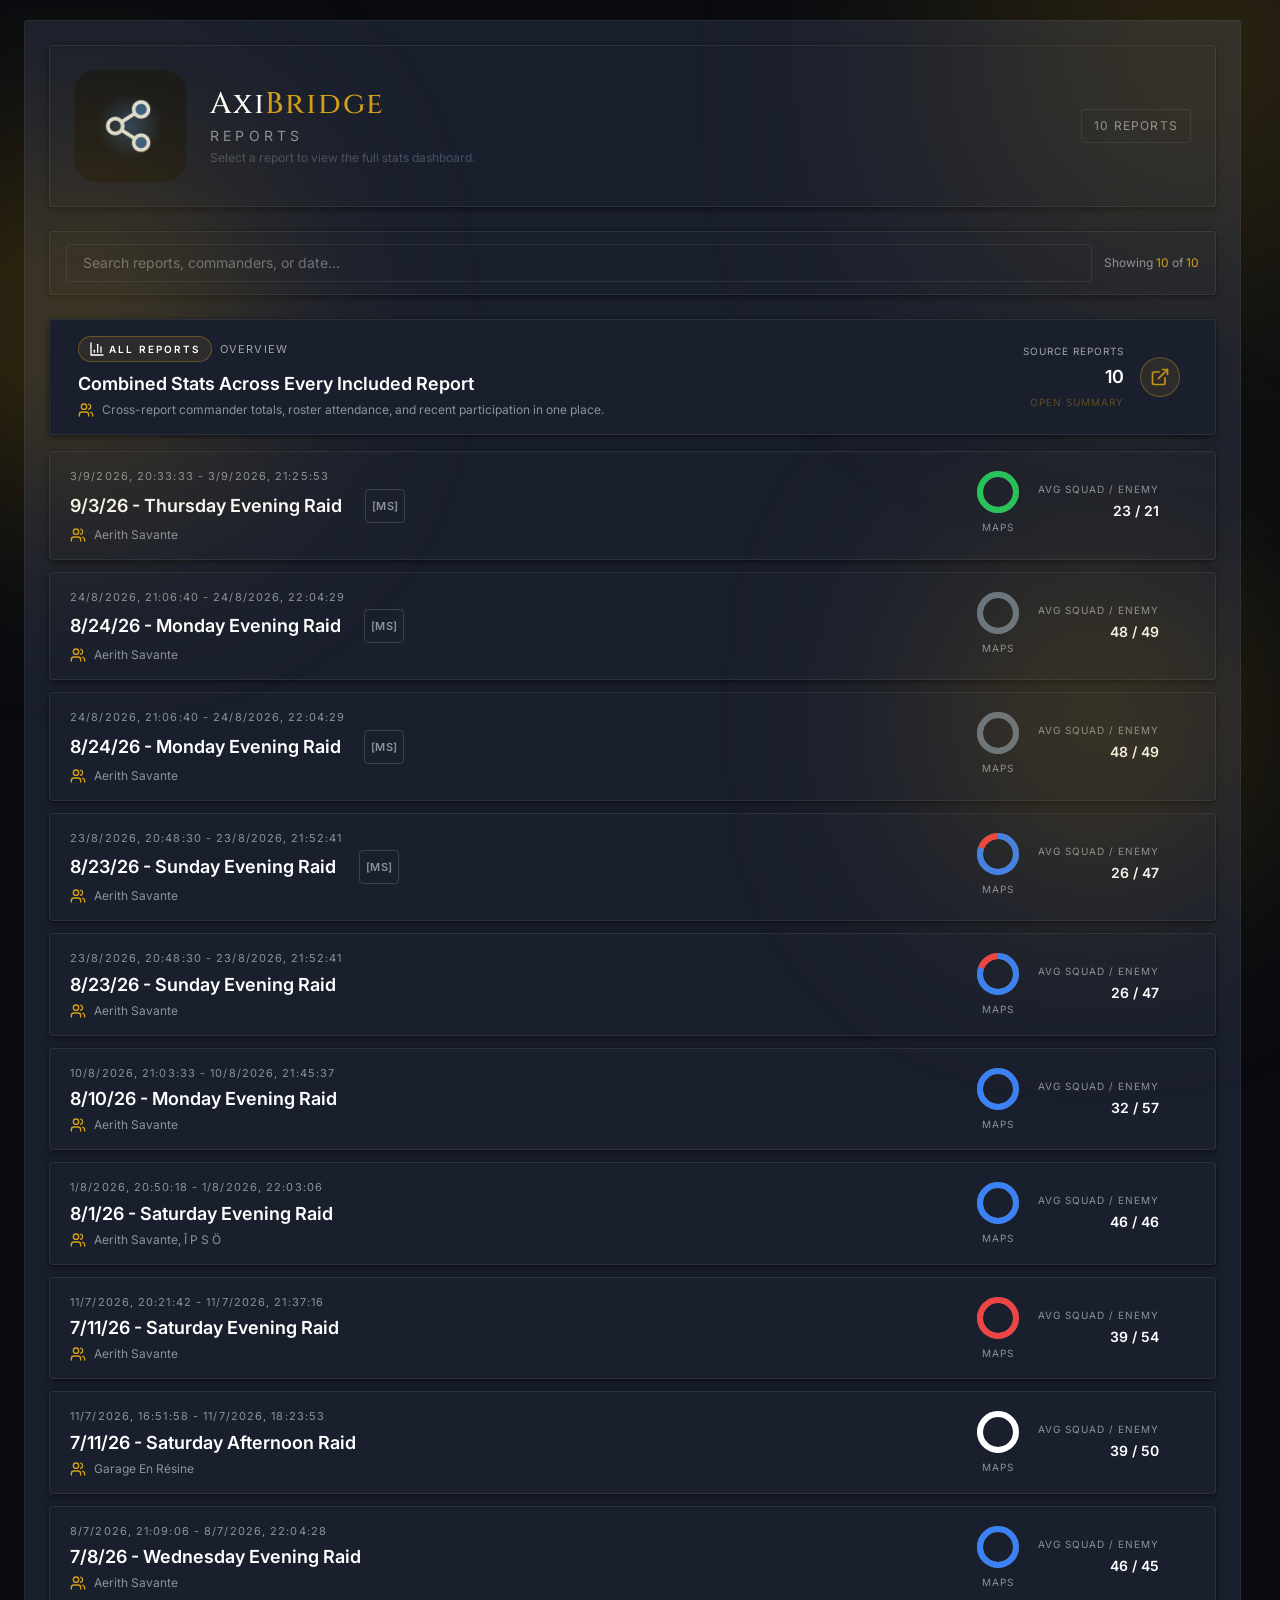
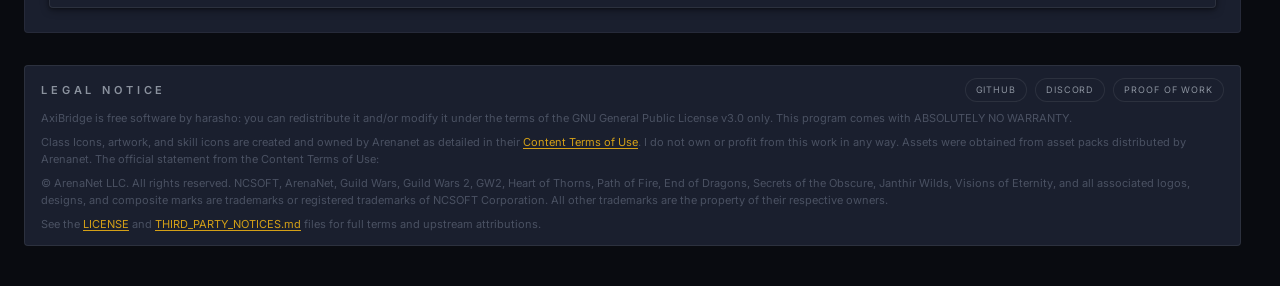
==== commit d541b2fd: "Update web report 20260903-203333-yo7r" ====
--- a/index.html
+++ b/index.html
@@ -6,8 +6,8 @@
     <link rel="apple-touch-icon" href="./svg/axibridge-glyph.svg" />
     <meta name="viewport" content="width=device-width, initial-scale=1.0" />
     <title>AxiBridge</title>
-    <script type="module" crossorigin src="./assets/index-D0j04S2E.js"></script>
-    <link rel="stylesheet" crossorigin href="./assets/index-BThuLvVz.css">
+    <script type="module" crossorigin src="./assets/index-DYVG105G.js"></script>
+    <link rel="stylesheet" crossorigin href="./assets/index-DZy4LXw9.css">
   </head>
   <body>
     <div id="root"></div>
--- a/assets/index-DZy4LXw9.css
+++ b/assets/index-DZy4LXw9.css
@@ -0,0 +1 @@
+@import"https://fonts.googleapis.com/css2?family=Cinzel:wght@500;700&family=Inter:wght@400;500;600;700&display=swap";*,:before,:after{--tw-border-spacing-x: 0;--tw-border-spacing-y: 0;--tw-translate-x: 0;--tw-translate-y: 0;--tw-rotate: 0;--tw-skew-x: 0;--tw-skew-y: 0;--tw-scale-x: 1;--tw-scale-y: 1;--tw-pan-x: ;--tw-pan-y: ;--tw-pinch-zoom: ;--tw-scroll-snap-strictness: proximity;--tw-gradient-from-position: ;--tw-gradient-via-position: ;--tw-gradient-to-position: ;--tw-ordinal: ;--tw-slashed-zero: ;--tw-numeric-figure: ;--tw-numeric-spacing: ;--tw-numeric-fraction: ;--tw-ring-inset: ;--tw-ring-offset-width: 0px;--tw-ring-offset-color: #fff;--tw-ring-color: rgb(59 130 246 / .5);--tw-ring-offset-shadow: 0 0 #0000;--tw-ring-shadow: 0 0 #0000;--tw-shadow: 0 0 #0000;--tw-shadow-colored: 0 0 #0000;--tw-blur: ;--tw-brightness: ;--tw-contrast: ;--tw-grayscale: ;--tw-hue-rotate: ;--tw-invert: ;--tw-saturate: ;--tw-sepia: ;--tw-drop-shadow: ;--tw-backdrop-blur: ;--tw-backdrop-brightness: ;--tw-backdrop-contrast: ;--tw-backdrop-grayscale: ;--tw-backdrop-hue-rotate: ;--tw-backdrop-invert: ;--tw-backdrop-opacity: ;--tw-backdrop-saturate: ;--tw-backdrop-sepia: ;--tw-contain-size: ;--tw-contain-layout: ;--tw-contain-paint: ;--tw-contain-style: }::backdrop{--tw-border-spacing-x: 0;--tw-border-spacing-y: 0;--tw-translate-x: 0;--tw-translate-y: 0;--tw-rotate: 0;--tw-skew-x: 0;--tw-skew-y: 0;--tw-scale-x: 1;--tw-scale-y: 1;--tw-pan-x: ;--tw-pan-y: ;--tw-pinch-zoom: ;--tw-scroll-snap-strictness: proximity;--tw-gradient-from-position: ;--tw-gradient-via-position: ;--tw-gradient-to-position: ;--tw-ordinal: ;--tw-slashed-zero: ;--tw-numeric-figure: ;--tw-numeric-spacing: ;--tw-numeric-fraction: ;--tw-ring-inset: ;--tw-ring-offset-width: 0px;--tw-ring-offset-color: #fff;--tw-ring-color: rgb(59 130 246 / .5);--tw-ring-offset-shadow: 0 0 #0000;--tw-ring-shadow: 0 0 #0000;--tw-shadow: 0 0 #0000;--tw-shadow-colored: 0 0 #0000;--tw-blur: ;--tw-brightness: ;--tw-contrast: ;--tw-grayscale: ;--tw-hue-rotate: ;--tw-invert: ;--tw-saturate: ;--tw-sepia: ;--tw-drop-shadow: ;--tw-backdrop-blur: ;--tw-backdrop-brightness: ;--tw-backdrop-contrast: ;--tw-backdrop-grayscale: ;--tw-backdrop-hue-rotate: ;--tw-backdrop-invert: ;--tw-backdrop-opacity: ;--tw-backdrop-saturate: ;--tw-backdrop-sepia: ;--tw-contain-size: ;--tw-contain-layout: ;--tw-contain-paint: ;--tw-contain-style: }*,:before,:after{box-sizing:border-box;border-width:0;border-style:solid;border-color:#e5e7eb}:before,:after{--tw-content: ""}html,:host{line-height:1.5;-webkit-text-size-adjust:100%;-moz-tab-size:4;-o-tab-size:4;tab-size:4;font-family:ui-sans-serif,system-ui,sans-serif,"Apple Color Emoji","Segoe UI Emoji",Segoe UI Symbol,"Noto Color Emoji";font-feature-settings:normal;font-variation-settings:normal;-webkit-tap-highlight-color:transparent}body{margin:0;line-height:inherit}hr{height:0;color:inherit;border-top-width:1px}abbr:where([title]){-webkit-text-decoration:underline dotted;text-decoration:underline dotted}h1,h2,h3,h4,h5,h6{font-size:inherit;font-weight:inherit}a{color:inherit;text-decoration:inherit}b,strong{font-weight:bolder}code,kbd,samp,pre{font-family:ui-monospace,SFMono-Regular,Menlo,Monaco,Consolas,Liberation Mono,Courier New,monospace;font-feature-settings:normal;font-variation-settings:normal;font-size:1em}small{font-size:80%}sub,sup{font-size:75%;line-height:0;position:relative;vertical-align:baseline}sub{bottom:-.25em}sup{top:-.5em}table{text-indent:0;border-color:inherit;border-collapse:collapse}button,input,optgroup,select,textarea{font-family:inherit;font-feature-settings:inherit;font-variation-settings:inherit;font-size:100%;font-weight:inherit;line-height:inherit;letter-spacing:inherit;color:inherit;margin:0;padding:0}button,select{text-transform:none}button,input:where([type=button]),input:where([type=reset]),input:where([type=submit]){-webkit-appearance:button;background-color:transparent;background-image:none}:-moz-focusring{outline:auto}:-moz-ui-invalid{box-shadow:none}progress{vertical-align:baseline}::-webkit-inner-spin-button,::-webkit-outer-spin-button{height:auto}[type=search]{-webkit-appearance:textfield;outline-offset:-2px}::-webkit-search-decoration{-webkit-appearance:none}::-webkit-file-upload-button{-webkit-appearance:button;font:inherit}summary{display:list-item}blockquote,dl,dd,h1,h2,h3,h4,h5,h6,hr,figure,p,pre{margin:0}fieldset{margin:0;padding:0}legend{padding:0}ol,ul,menu{list-style:none;margin:0;padding:0}dialog{padding:0}textarea{resize:vertical}input::-moz-placeholder,textarea::-moz-placeholder{opacity:1;color:#9ca3af}input::placeholder,textarea::placeholder{opacity:1;color:#9ca3af}button,[role=button]{cursor:pointer}:disabled{cursor:default}img,svg,video,canvas,audio,iframe,embed,object{display:block;vertical-align:middle}img,video{max-width:100%;height:auto}[hidden]:where(:not([hidden=until-found])){display:none}.\!container{width:100%!important}.container{width:100%}@media(min-width:640px){.\!container{max-width:640px!important}.container{max-width:640px}}@media(min-width:768px){.\!container{max-width:768px!important}.container{max-width:768px}}@media(min-width:1024px){.\!container{max-width:1024px!important}.container{max-width:1024px}}@media(min-width:1280px){.\!container{max-width:1280px!important}.container{max-width:1280px}}@media(min-width:1536px){.\!container{max-width:1536px!important}.container{max-width:1536px}}.pointer-events-none{pointer-events:none}.pointer-events-auto{pointer-events:auto}.\!visible{visibility:visible!important}.visible{visibility:visible}.invisible{visibility:hidden}.collapse{visibility:collapse}.static{position:static}.fixed{position:fixed}.absolute{position:absolute}.relative{position:relative}.sticky{position:sticky}.inset-0{top:0;right:0;bottom:0;left:0}.inset-\[0\.7px\]{top:.7px;right:.7px;bottom:.7px;left:.7px}.inset-y-0{top:0;bottom:0}.-bottom-0\.5{bottom:-.125rem}.-bottom-1{bottom:-.25rem}.-bottom-24{bottom:-6rem}.-left-16{left:-4rem}.-left-8{left:-2rem}.-right-0\.5{right:-.125rem}.-right-1{right:-.25rem}.-right-24{right:-6rem}.-top-0\.5{top:-.125rem}.-top-24{top:-6rem}.-top-\[9px\]{top:-9px}.bottom-0{bottom:0}.bottom-4{bottom:1rem}.bottom-\[1px\]{bottom:1px}.bottom-full{bottom:100%}.left-0{left:0}.left-1{left:.25rem}.left-1\/2{left:50%}.left-2\.5{left:.625rem}.left-3{left:.75rem}.left-4{left:1rem}.right-0{right:0}.right-1{right:.25rem}.right-2{right:.5rem}.right-2\.5{right:.625rem}.right-4{right:1rem}.top-0{top:0}.top-1{top:.25rem}.top-1\/2{top:50%}.top-2{top:.5rem}.top-\[1px\]{top:1px}.top-\[2px\]{top:2px}.top-\[calc\(100\%\+4px\)\]{top:calc(100% + 4px)}.top-full{top:100%}.isolate{isolation:isolate}.z-0{z-index:0}.z-10{z-index:10}.z-20{z-index:20}.z-30{z-index:30}.z-40{z-index:40}.z-50{z-index:50}.z-\[10000\]{z-index:10000}.z-\[1\]{z-index:1}.z-\[60\]{z-index:60}.z-\[70\]{z-index:70}.z-\[72\]{z-index:72}.z-\[74\]{z-index:74}.z-\[9999\]{z-index:9999}.col-span-2{grid-column:span 2 / span 2}.row-span-2{grid-row:span 2 / span 2}.m-0{margin:0}.-mx-1{margin-left:-.25rem;margin-right:-.25rem}.mx-1{margin-left:.25rem;margin-right:.25rem}.mx-1\.5{margin-left:.375rem;margin-right:.375rem}.mx-3{margin-left:.75rem;margin-right:.75rem}.mx-4{margin-left:1rem;margin-right:1rem}.mx-auto{margin-left:auto;margin-right:auto}.my-3{margin-top:.75rem;margin-bottom:.75rem}.\!mb-0{margin-bottom:0!important}.\!mt-0{margin-top:0!important}.-mr-\[176px\]{margin-right:-176px}.mb-0\.5{margin-bottom:.125rem}.mb-1{margin-bottom:.25rem}.mb-1\.5{margin-bottom:.375rem}.mb-2{margin-bottom:.5rem}.mb-3{margin-bottom:.75rem}.mb-3\.5{margin-bottom:.875rem}.mb-4{margin-bottom:1rem}.mb-6{margin-bottom:1.5rem}.ml-1{margin-left:.25rem}.ml-1\.5{margin-left:.375rem}.ml-2{margin-left:.5rem}.ml-3{margin-left:.75rem}.ml-6{margin-left:1.5rem}.ml-auto{margin-left:auto}.mr-3{margin-right:.75rem}.mt-0\.5{margin-top:.125rem}.mt-1{margin-top:.25rem}.mt-10{margin-top:2.5rem}.mt-2{margin-top:.5rem}.mt-2\.5{margin-top:.625rem}.mt-3{margin-top:.75rem}.mt-4{margin-top:1rem}.mt-5{margin-top:1.25rem}.mt-6{margin-top:1.5rem}.mt-8{margin-top:2rem}.mt-auto{margin-top:auto}.mt-px{margin-top:1px}.block{display:block}.inline-block{display:inline-block}.inline{display:inline}.flex{display:flex}.inline-flex{display:inline-flex}.\!table{display:table!important}.table{display:table}.grid{display:grid}.contents{display:contents}.hidden{display:none}.aspect-square{aspect-ratio:1 / 1}.h-0{height:0px}.h-1{height:.25rem}.h-1\.5{height:.375rem}.h-10{height:2.5rem}.h-12{height:3rem}.h-14{height:3.5rem}.h-16{height:4rem}.h-2{height:.5rem}.h-2\.5{height:.625rem}.h-20{height:5rem}.h-24{height:6rem}.h-3{height:.75rem}.h-3\.5{height:.875rem}.h-32{height:8rem}.h-4{height:1rem}.h-48{height:12rem}.h-5{height:1.25rem}.h-56{height:14rem}.h-6{height:1.5rem}.h-64{height:16rem}.h-7{height:1.75rem}.h-8{height:2rem}.h-9{height:2.25rem}.h-\[12vh\]{height:12vh}.h-\[18px\]{height:18px}.h-\[220px\]{height:220px}.h-\[240px\]{height:240px}.h-\[260px\]{height:260px}.h-\[26px\]{height:26px}.h-\[280px\]{height:280px}.h-\[28px\]{height:28px}.h-\[2px\]{height:2px}.h-\[300px\]{height:300px}.h-\[320px\]{height:320px}.h-\[34px\]{height:34px}.h-\[360px\]{height:360px}.h-\[3px\]{height:3px}.h-\[400px\]{height:400px}.h-\[480px\]{height:480px}.h-\[500px\]{height:500px}.h-\[65vh\]{height:65vh}.h-\[min\(82vh\,860px\)\]{height:min(82vh,860px)}.h-full{height:100%}.h-px{height:1px}.h-screen{height:100vh}.max-h-0{max-height:0px}.max-h-24{max-height:6rem}.max-h-28{max-height:7rem}.max-h-40{max-height:10rem}.max-h-56{max-height:14rem}.max-h-60{max-height:15rem}.max-h-64{max-height:16rem}.max-h-72{max-height:18rem}.max-h-80{max-height:20rem}.max-h-96{max-height:24rem}.max-h-\[260px\]{max-height:260px}.max-h-\[300px\]{max-height:300px}.max-h-\[30rem\]{max-height:30rem}.max-h-\[320px\]{max-height:320px}.max-h-\[32rem\]{max-height:32rem}.max-h-\[360px\]{max-height:360px}.max-h-\[420px\]{max-height:420px}.max-h-\[50vh\]{max-height:50vh}.max-h-\[560px\]{max-height:560px}.max-h-\[60vh\]{max-height:60vh}.max-h-\[65vh\]{max-height:65vh}.max-h-\[85vh\]{max-height:85vh}.max-h-\[92vh\]{max-height:92vh}.max-h-\[99999px\]{max-height:99999px}.max-h-none{max-height:none}.min-h-0{min-height:0px}.min-h-10{min-height:2.5rem}.min-h-\[108px\]{min-height:108px}.min-h-\[126px\]{min-height:126px}.min-h-\[140px\]{min-height:140px}.min-h-\[182px\]{min-height:182px}.min-h-\[28px\]{min-height:28px}.min-h-\[30px\]{min-height:30px}.min-h-\[40px\]{min-height:40px}.min-h-\[56px\]{min-height:56px}.min-h-\[58px\]{min-height:58px}.min-h-\[60vh\]{min-height:60vh}.min-h-screen{min-height:100vh}.w-1\.5{width:.375rem}.w-10{width:2.5rem}.w-11{width:2.75rem}.w-12{width:3rem}.w-16{width:4rem}.w-2{width:.5rem}.w-2\.5{width:.625rem}.w-20{width:5rem}.w-3{width:.75rem}.w-3\.5{width:.875rem}.w-32{width:8rem}.w-36{width:9rem}.w-4{width:1rem}.w-44{width:11rem}.w-48{width:12rem}.w-5{width:1.25rem}.w-52{width:13rem}.w-56{width:14rem}.w-6{width:1.5rem}.w-64{width:16rem}.w-7{width:1.75rem}.w-8{width:2rem}.w-80{width:20rem}.w-9{width:2.25rem}.w-96{width:24rem}.w-\[120px\]{width:120px}.w-\[18px\]{width:18px}.w-\[220px\]{width:220px}.w-\[240px\]{width:240px}.w-\[248px\]{width:248px}.w-\[260px\]{width:260px}.w-\[26px\]{width:26px}.w-\[2px\]{width:2px}.w-\[320px\]{width:320px}.w-\[4\.5rem\]{width:4.5rem}.w-auto{width:auto}.w-full{width:100%}.w-max{width:-moz-max-content;width:max-content}.w-px{width:1px}.w-screen{width:100vw}.min-w-0{min-width:0px}.min-w-8{min-width:2rem}.min-w-\[240px\]{min-width:240px}.min-w-\[260px\]{min-width:260px}.min-w-\[30px\]{min-width:30px}.min-w-\[420px\]{min-width:420px}.min-w-\[440px\]{min-width:440px}.min-w-\[560px\]{min-width:560px}.min-w-\[620px\]{min-width:620px}.min-w-\[640px\]{min-width:640px}.min-w-\[680px\]{min-width:680px}.min-w-\[700px\]{min-width:700px}.min-w-\[720px\]{min-width:720px}.min-w-\[760px\]{min-width:760px}.min-w-\[860px\]{min-width:860px}.min-w-\[900px\]{min-width:900px}.min-w-full{min-width:100%}.max-w-2xl{max-width:42rem}.max-w-3xl{max-width:48rem}.max-w-4xl{max-width:56rem}.max-w-6xl{max-width:72rem}.max-w-\[1100px\]{max-width:1100px}.max-w-\[120px\]{max-width:120px}.max-w-\[12rem\]{max-width:12rem}.max-w-\[140px\]{max-width:140px}.max-w-\[160px\]{max-width:160px}.max-w-\[170px\]{max-width:170px}.max-w-\[180px\]{max-width:180px}.max-w-\[200px\]{max-width:200px}.max-w-\[2150px\]{max-width:2150px}.max-w-\[58vw\]{max-width:58vw}.max-w-\[80vw\]{max-width:80vw}.max-w-full{max-width:100%}.max-w-lg{max-width:32rem}.max-w-md{max-width:28rem}.max-w-none{max-width:none}.max-w-sm{max-width:24rem}.max-w-xs{max-width:20rem}.flex-1{flex:1 1 0%}.flex-none{flex:none}.flex-shrink{flex-shrink:1}.flex-shrink-0{flex-shrink:0}.shrink{flex-shrink:1}.shrink-0{flex-shrink:0}.grow{flex-grow:1}.table-auto{table-layout:auto}.table-fixed{table-layout:fixed}.border-collapse{border-collapse:collapse}.border-separate{border-collapse:separate}.border-spacing-0{--tw-border-spacing-x: 0px;--tw-border-spacing-y: 0px;border-spacing:var(--tw-border-spacing-x) var(--tw-border-spacing-y)}.-translate-x-1\/2{--tw-translate-x: -50%;transform:translate(var(--tw-translate-x),var(--tw-translate-y)) rotate(var(--tw-rotate)) skew(var(--tw-skew-x)) skewY(var(--tw-skew-y)) scaleX(var(--tw-scale-x)) scaleY(var(--tw-scale-y))}.-translate-x-full{--tw-translate-x: -100%;transform:translate(var(--tw-translate-x),var(--tw-translate-y)) rotate(var(--tw-rotate)) skew(var(--tw-skew-x)) skewY(var(--tw-skew-y)) scaleX(var(--tw-scale-x)) scaleY(var(--tw-scale-y))}.-translate-y-1\/2{--tw-translate-y: -50%;transform:translate(var(--tw-translate-x),var(--tw-translate-y)) rotate(var(--tw-rotate)) skew(var(--tw-skew-x)) skewY(var(--tw-skew-y)) scaleX(var(--tw-scale-x)) scaleY(var(--tw-scale-y))}.-translate-y-2{--tw-translate-y: -.5rem;transform:translate(var(--tw-translate-x),var(--tw-translate-y)) rotate(var(--tw-rotate)) skew(var(--tw-skew-x)) skewY(var(--tw-skew-y)) scaleX(var(--tw-scale-x)) scaleY(var(--tw-scale-y))}.translate-x-0{--tw-translate-x: 0px;transform:translate(var(--tw-translate-x),var(--tw-translate-y)) rotate(var(--tw-rotate)) skew(var(--tw-skew-x)) skewY(var(--tw-skew-y)) scaleX(var(--tw-scale-x)) scaleY(var(--tw-scale-y))}.translate-x-1{--tw-translate-x: .25rem;transform:translate(var(--tw-translate-x),var(--tw-translate-y)) rotate(var(--tw-rotate)) skew(var(--tw-skew-x)) skewY(var(--tw-skew-y)) scaleX(var(--tw-scale-x)) scaleY(var(--tw-scale-y))}.translate-x-6{--tw-translate-x: 1.5rem;transform:translate(var(--tw-translate-x),var(--tw-translate-y)) rotate(var(--tw-rotate)) skew(var(--tw-skew-x)) skewY(var(--tw-skew-y)) scaleX(var(--tw-scale-x)) scaleY(var(--tw-scale-y))}.translate-x-\[16px\]{--tw-translate-x: 16px;transform:translate(var(--tw-translate-x),var(--tw-translate-y)) rotate(var(--tw-rotate)) skew(var(--tw-skew-x)) skewY(var(--tw-skew-y)) scaleX(var(--tw-scale-x)) scaleY(var(--tw-scale-y))}.translate-x-\[2px\]{--tw-translate-x: 2px;transform:translate(var(--tw-translate-x),var(--tw-translate-y)) rotate(var(--tw-rotate)) skew(var(--tw-skew-x)) skewY(var(--tw-skew-y)) scaleX(var(--tw-scale-x)) scaleY(var(--tw-scale-y))}.translate-y-0{--tw-translate-y: 0px;transform:translate(var(--tw-translate-x),var(--tw-translate-y)) rotate(var(--tw-rotate)) skew(var(--tw-skew-x)) skewY(var(--tw-skew-y)) scaleX(var(--tw-scale-x)) scaleY(var(--tw-scale-y))}.-rotate-90{--tw-rotate: -90deg;transform:translate(var(--tw-translate-x),var(--tw-translate-y)) rotate(var(--tw-rotate)) skew(var(--tw-skew-x)) skewY(var(--tw-skew-y)) scaleX(var(--tw-scale-x)) scaleY(var(--tw-scale-y))}.rotate-180{--tw-rotate: 180deg;transform:translate(var(--tw-translate-x),var(--tw-translate-y)) rotate(var(--tw-rotate)) skew(var(--tw-skew-x)) skewY(var(--tw-skew-y)) scaleX(var(--tw-scale-x)) scaleY(var(--tw-scale-y))}.rotate-45{--tw-rotate: 45deg;transform:translate(var(--tw-translate-x),var(--tw-translate-y)) rotate(var(--tw-rotate)) skew(var(--tw-skew-x)) skewY(var(--tw-skew-y)) scaleX(var(--tw-scale-x)) scaleY(var(--tw-scale-y))}.scale-105{--tw-scale-x: 1.05;--tw-scale-y: 1.05;transform:translate(var(--tw-translate-x),var(--tw-translate-y)) rotate(var(--tw-rotate)) skew(var(--tw-skew-x)) skewY(var(--tw-skew-y)) scaleX(var(--tw-scale-x)) scaleY(var(--tw-scale-y))}.transform{transform:translate(var(--tw-translate-x),var(--tw-translate-y)) rotate(var(--tw-rotate)) skew(var(--tw-skew-x)) skewY(var(--tw-skew-y)) scaleX(var(--tw-scale-x)) scaleY(var(--tw-scale-y))}.animate-\[fadeUp_0\.6s_ease-out\]{animation:fadeUp .6s ease-out}@keyframes pulse{50%{opacity:.5}}.animate-pulse{animation:pulse 2s cubic-bezier(.4,0,.6,1) infinite}@keyframes spin{to{transform:rotate(360deg)}}.animate-spin{animation:spin 1s linear infinite}.cursor-help{cursor:help}.cursor-not-allowed{cursor:not-allowed}.cursor-pointer{cursor:pointer}.select-none{-webkit-user-select:none;-moz-user-select:none;user-select:none}.resize{resize:both}.snap-x{scroll-snap-type:x var(--tw-scroll-snap-strictness)}.snap-mandatory{--tw-scroll-snap-strictness: mandatory}.snap-start{scroll-snap-align:start}.scroll-mt-24{scroll-margin-top:6rem}.scroll-mt-6{scroll-margin-top:1.5rem}.list-decimal{list-style-type:decimal}.list-disc{list-style-type:disc}.appearance-none{-webkit-appearance:none;-moz-appearance:none;appearance:none}.auto-cols-fr{grid-auto-columns:minmax(0,1fr)}.grid-flow-col{grid-auto-flow:column}.grid-cols-1{grid-template-columns:repeat(1,minmax(0,1fr))}.grid-cols-2{grid-template-columns:repeat(2,minmax(0,1fr))}.grid-cols-3{grid-template-columns:repeat(3,minmax(0,1fr))}.grid-cols-4{grid-template-columns:repeat(4,minmax(0,1fr))}.grid-cols-6{grid-template-columns:repeat(6,minmax(0,1fr))}.grid-cols-7{grid-template-columns:repeat(7,minmax(0,1fr))}.grid-cols-\[0\.3fr_1\.3fr_1fr_0\.8fr_0\.8fr_0\.8fr\]{grid-template-columns:.3fr 1.3fr 1fr .8fr .8fr .8fr}.grid-cols-\[0\.4fr_1\.5fr_0\.8fr_0\.8fr_0\.8fr\]{grid-template-columns:.4fr 1.5fr .8fr .8fr .8fr}.grid-cols-\[0\.4fr_1\.5fr_1fr_0\.9fr\]{grid-template-columns:.4fr 1.5fr 1fr .9fr}.grid-cols-\[0\.4fr_1\.6fr_1fr\]{grid-template-columns:.4fr 1.6fr 1fr}.grid-cols-\[0\.4fr_1\.6fr_1fr_0\.9fr\]{grid-template-columns:.4fr 1.6fr 1fr .9fr}.grid-cols-\[0\.4fr_1\.6fr_1fr_1fr\]{grid-template-columns:.4fr 1.6fr 1fr 1fr}.grid-cols-\[0\.4fr_1\.6fr_1fr_1fr_1fr\]{grid-template-columns:.4fr 1.6fr 1fr 1fr 1fr}.grid-cols-\[0\.4fr_1\.6fr_1fr_1fr_1fr_1fr\]{grid-template-columns:.4fr 1.6fr 1fr 1fr 1fr 1fr}.grid-cols-\[1\.2fr_0\.8fr\]{grid-template-columns:1.2fr .8fr}.grid-cols-\[1\.4fr_0\.6fr_0\.7fr_0\.8fr\]{grid-template-columns:1.4fr .6fr .7fr .8fr}.grid-cols-\[1\.4fr_0\.8fr_0\.8fr\]{grid-template-columns:1.4fr .8fr .8fr}.grid-cols-\[1\.5fr_1fr_0\.9fr\]{grid-template-columns:1.5fr 1fr .9fr}.grid-cols-\[1\.6fr_0\.8fr_0\.8fr_0\.8fr\]{grid-template-columns:1.6fr .8fr .8fr .8fr}.grid-cols-\[12px_16px_minmax\(0\,1fr\)_auto\]{grid-template-columns:12px 16px minmax(0,1fr) auto}.grid-cols-\[18px_minmax\(0\,1fr\)\]{grid-template-columns:18px minmax(0,1fr)}.grid-cols-\[1fr_110px\]{grid-template-columns:1fr 110px}.grid-cols-\[1fr_auto_1fr\]{grid-template-columns:1fr auto 1fr}.grid-cols-\[230px_1fr\]{grid-template-columns:230px 1fr}.grid-cols-\[2fr_0\.6fr_0\.8fr_0\.6fr_0\.6fr_0\.5fr\]{grid-template-columns:2fr .6fr .8fr .6fr .6fr .5fr}.grid-cols-\[2fr_0\.8fr_0\.7fr\]{grid-template-columns:2fr .8fr .7fr}.grid-cols-\[2fr_0\.8fr_0\.8fr\]{grid-template-columns:2fr .8fr .8fr}.grid-cols-\[2fr_0\.9fr_0\.7fr\]{grid-template-columns:2fr .9fr .7fr}.grid-cols-\[36px_minmax\(0\,1fr\)\]{grid-template-columns:36px minmax(0,1fr)}.grid-cols-\[40px_minmax\(0\,1fr\)\]{grid-template-columns:40px minmax(0,1fr)}.grid-cols-\[minmax\(0\,3\.2fr\)_minmax\(140px\,1\.1fr\)_86px\]{grid-template-columns:minmax(0,3.2fr) minmax(140px,1.1fr) 86px}.grid-rows-2{grid-template-rows:repeat(2,minmax(0,1fr))}.flex-row{flex-direction:row}.flex-col{flex-direction:column}.flex-wrap{flex-wrap:wrap}.flex-nowrap{flex-wrap:nowrap}.items-start{align-items:flex-start}.items-end{align-items:flex-end}.items-center{align-items:center}.items-baseline{align-items:baseline}.items-stretch{align-items:stretch}.justify-start{justify-content:flex-start}.justify-end{justify-content:flex-end}.justify-center{justify-content:center}.justify-between{justify-content:space-between}.gap-0{gap:0px}.gap-0\.5{gap:.125rem}.gap-1{gap:.25rem}.gap-1\.5{gap:.375rem}.gap-2{gap:.5rem}.gap-2\.5{gap:.625rem}.gap-3{gap:.75rem}.gap-4{gap:1rem}.gap-5{gap:1.25rem}.gap-6{gap:1.5rem}.gap-x-1\.5{-moz-column-gap:.375rem;column-gap:.375rem}.gap-x-2{-moz-column-gap:.5rem;column-gap:.5rem}.gap-x-3{-moz-column-gap:.75rem;column-gap:.75rem}.gap-x-4{-moz-column-gap:1rem;column-gap:1rem}.gap-y-1{row-gap:.25rem}.gap-y-1\.5{row-gap:.375rem}.space-y-0>:not([hidden])~:not([hidden]){--tw-space-y-reverse: 0;margin-top:calc(0px * calc(1 - var(--tw-space-y-reverse)));margin-bottom:calc(0px * var(--tw-space-y-reverse))}.space-y-0\.5>:not([hidden])~:not([hidden]){--tw-space-y-reverse: 0;margin-top:calc(.125rem * calc(1 - var(--tw-space-y-reverse)));margin-bottom:calc(.125rem * var(--tw-space-y-reverse))}.space-y-1>:not([hidden])~:not([hidden]){--tw-space-y-reverse: 0;margin-top:calc(.25rem * calc(1 - var(--tw-space-y-reverse)));margin-bottom:calc(.25rem * var(--tw-space-y-reverse))}.space-y-1\.5>:not([hidden])~:not([hidden]){--tw-space-y-reverse: 0;margin-top:calc(.375rem * calc(1 - var(--tw-space-y-reverse)));margin-bottom:calc(.375rem * var(--tw-space-y-reverse))}.space-y-2>:not([hidden])~:not([hidden]){--tw-space-y-reverse: 0;margin-top:calc(.5rem * calc(1 - var(--tw-space-y-reverse)));margin-bottom:calc(.5rem * var(--tw-space-y-reverse))}.space-y-2\.5>:not([hidden])~:not([hidden]){--tw-space-y-reverse: 0;margin-top:calc(.625rem * calc(1 - var(--tw-space-y-reverse)));margin-bottom:calc(.625rem * var(--tw-space-y-reverse))}.space-y-3>:not([hidden])~:not([hidden]){--tw-space-y-reverse: 0;margin-top:calc(.75rem * calc(1 - var(--tw-space-y-reverse)));margin-bottom:calc(.75rem * var(--tw-space-y-reverse))}.space-y-4>:not([hidden])~:not([hidden]){--tw-space-y-reverse: 0;margin-top:calc(1rem * calc(1 - var(--tw-space-y-reverse)));margin-bottom:calc(1rem * var(--tw-space-y-reverse))}.space-y-5>:not([hidden])~:not([hidden]){--tw-space-y-reverse: 0;margin-top:calc(1.25rem * calc(1 - var(--tw-space-y-reverse)));margin-bottom:calc(1.25rem * var(--tw-space-y-reverse))}.space-y-6>:not([hidden])~:not([hidden]){--tw-space-y-reverse: 0;margin-top:calc(1.5rem * calc(1 - var(--tw-space-y-reverse)));margin-bottom:calc(1.5rem * var(--tw-space-y-reverse))}.divide-y>:not([hidden])~:not([hidden]){--tw-divide-y-reverse: 0;border-top-width:calc(1px * calc(1 - var(--tw-divide-y-reverse)));border-bottom-width:calc(1px * var(--tw-divide-y-reverse))}.divide-white\/10>:not([hidden])~:not([hidden]){border-color:#ffffff1a}.divide-white\/5>:not([hidden])~:not([hidden]){border-color:#ffffff0d}.self-end{align-self:flex-end}.self-center{align-self:center}.self-stretch{align-self:stretch}.overflow-auto{overflow:auto}.overflow-hidden{overflow:hidden}.overflow-visible{overflow:visible}.overflow-x-auto{overflow-x:auto}.overflow-y-auto{overflow-y:auto}.overflow-x-hidden{overflow-x:hidden}.overscroll-contain{overscroll-behavior:contain}.truncate{overflow:hidden;text-overflow:ellipsis;white-space:nowrap}.whitespace-normal{white-space:normal}.whitespace-nowrap{white-space:nowrap}.whitespace-pre-wrap{white-space:pre-wrap}.break-words{overflow-wrap:break-word}.break-all{word-break:break-all}.rounded{border-radius:.25rem}.rounded-2xl{border-radius:1rem}.rounded-\[2px\]{border-radius:2px}.rounded-\[3px\]{border-radius:3px}.rounded-\[4px\]{border-radius:4px}.rounded-\[5px\]{border-radius:5px}.rounded-\[6px\]{border-radius:6px}.rounded-\[var\(--radius-md\)\]{border-radius:var(--radius-md)}.rounded-full{border-radius:9999px}.rounded-lg{border-radius:.5rem}.rounded-md{border-radius:.375rem}.rounded-sm{border-radius:.125rem}.rounded-xl{border-radius:.75rem}.rounded-l-md{border-top-left-radius:.375rem;border-bottom-left-radius:.375rem}.rounded-r-md{border-top-right-radius:.375rem;border-bottom-right-radius:.375rem}.rounded-r-none{border-top-right-radius:0;border-bottom-right-radius:0}.\!border-0{border-width:0px!important}.border{border-width:1px}.border-0{border-width:0px}.border-2{border-width:2px}.border-b{border-bottom-width:1px}.border-l{border-left-width:1px}.border-l-2{border-left-width:2px}.border-l-4{border-left-width:4px}.border-r{border-right-width:1px}.border-t{border-top-width:1px}.border-dashed{border-style:dashed}.border-dotted{border-style:dotted}.border-none{border-style:none}.border-\[color\:var\(--accent-border\)\]{border-color:var(--accent-border)}.border-\[color\:var\(--border-default\)\]{border-color:var(--border-default)}.border-\[color\:var\(--border-hover\)\]{border-color:var(--border-hover)}.border-\[color\:var\(--border-subtle\)\]{border-color:var(--border-subtle)}.border-\[color\:var\(--brand-primary\)\]{border-color:var(--brand-primary)}.border-amber-200\/10{border-color:#fde68a1a}.border-amber-300\/40{border-color:#fcd34d66}.border-amber-400{--tw-border-opacity: 1;border-color:rgb(251 191 36 / var(--tw-border-opacity, 1))}.border-amber-400\/25{border-color:#fbbf2440}.border-amber-400\/30{border-color:#fbbf244d}.border-amber-400\/40{border-color:#fbbf2466}.border-amber-500\/20{border-color:#f59e0b33}.border-amber-500\/30{border-color:#f59e0b4d}.border-amber-500\/35{border-color:#f59e0b59}.border-amber-500\/40{border-color:#f59e0b66}.border-amber-500\/50{border-color:#f59e0b80}.border-blue-400{--tw-border-opacity: 1;border-color:rgb(96 165 250 / var(--tw-border-opacity, 1))}.border-blue-400\/40{border-color:#60a5fa66}.border-blue-500\/30{border-color:#3b82f64d}.border-blue-500\/40{border-color:#3b82f666}.border-blue-500\/50{border-color:#3b82f680}.border-cyan-200\/40{border-color:#a5f3fc66}.border-cyan-300\/30{border-color:#67e8f94d}.border-cyan-300\/40{border-color:#67e8f966}.border-cyan-300\/50{border-color:#67e8f980}.border-cyan-400\/30{border-color:#22d3ee4d}.border-cyan-400\/40{border-color:#22d3ee66}.border-cyan-500\/25{border-color:#06b6d440}.border-cyan-500\/30{border-color:#06b6d44d}.border-cyan-500\/40{border-color:#06b6d466}.border-emerald-200\/10{border-color:#a7f3d01a}.border-emerald-400\/25{border-color:#34d39940}.border-emerald-400\/40{border-color:#34d39966}.border-emerald-500\/30{border-color:#10b9814d}.border-emerald-500\/35{border-color:#10b98159}.border-emerald-500\/40{border-color:#10b98166}.border-green-500\/30{border-color:#22c55e4d}.border-green-500\/40{border-color:#22c55e66}.border-indigo-300\/20{border-color:#a5b4fc33}.border-orange-200\/40{border-color:#fed7aa66}.border-orange-400\/30{border-color:#fb923c4d}.border-orange-500\/30{border-color:#f973164d}.border-orange-500\/35{border-color:#f9731659}.border-purple-500\/30{border-color:#a855f74d}.border-red-400\/25{border-color:#f8717140}.border-red-500\/30{border-color:#ef44444d}.border-red-500\/40{border-color:#ef444466}.border-red-500\/50{border-color:#ef444480}.border-rose-200\/10{border-color:#fecdd31a}.border-rose-300\/30{border-color:#fda4af4d}.border-rose-500\/20{border-color:#f43f5e33}.border-rose-500\/30{border-color:#f43f5e4d}.border-rose-500\/35{border-color:#f43f5e59}.border-rose-500\/60{border-color:#f43f5e99}.border-slate-300\/30{border-color:#cbd5e14d}.border-slate-400\/30{border-color:#94a3b84d}.border-transparent{border-color:transparent}.border-violet-500\/35{border-color:#8b5cf659}.border-white\/10{border-color:#ffffff1a}.border-white\/15{border-color:#ffffff26}.border-white\/20{border-color:#fff3}.border-white\/40{border-color:#fff6}.border-white\/5{border-color:#ffffff0d}.border-white\/60{border-color:#fff9}.border-white\/\[0\.03\]{border-color:#ffffff08}.border-white\/\[0\.06\]{border-color:#ffffff0f}.border-white\/\[0\.07\]{border-color:#ffffff12}.border-white\/\[0\.08\]{border-color:#ffffff14}.border-white\/\[0\.09\]{border-color:#ffffff17}.border-yellow-500\/20{border-color:#eab30833}.border-l-amber-500{--tw-border-opacity: 1;border-left-color:rgb(245 158 11 / var(--tw-border-opacity, 1))}.border-l-emerald-500{--tw-border-opacity: 1;border-left-color:rgb(16 185 129 / var(--tw-border-opacity, 1))}.border-l-rose-500{--tw-border-opacity: 1;border-left-color:rgb(244 63 94 / var(--tw-border-opacity, 1))}.border-t-cyan-400{--tw-border-opacity: 1;border-top-color:rgb(34 211 238 / var(--tw-border-opacity, 1))}.\!bg-cyan-300{--tw-bg-opacity: 1 !important;background-color:rgb(103 232 249 / var(--tw-bg-opacity, 1))!important}.bg-\[color\:var\(--accent-bg\)\]{background-color:var(--accent-bg)}.bg-\[color\:var\(--accent-bg-strong\)\]{background-color:var(--accent-bg-strong)}.bg-\[color\:var\(--bg-elevated\)\]{background-color:var(--bg-elevated)}.bg-\[var\(--accent-bg\)\]{background-color:var(--accent-bg)}.bg-\[var\(--accent-bg-strong\)\]{background-color:var(--accent-bg-strong)}.bg-\[var\(--bg-card\)\]{background-color:var(--bg-card)}.bg-\[var\(--bg-card-inner\)\]{background-color:var(--bg-card-inner)}.bg-\[var\(--bg-elevated\)\]{background-color:var(--bg-elevated)}.bg-\[var\(--bg-hover\)\]{background-color:var(--bg-hover)}.bg-\[var\(--bg-input\)\]{background-color:var(--bg-input)}.bg-amber-400{--tw-bg-opacity: 1;background-color:rgb(251 191 36 / var(--tw-bg-opacity, 1))}.bg-amber-400\/5{background-color:#fbbf240d}.bg-amber-500{--tw-bg-opacity: 1;background-color:rgb(245 158 11 / var(--tw-bg-opacity, 1))}.bg-amber-500\/10{background-color:#f59e0b1a}.bg-amber-500\/15{background-color:#f59e0b26}.bg-amber-500\/20{background-color:#f59e0b33}.bg-amber-500\/25{background-color:#f59e0b40}.bg-black\/20{background-color:#0003}.bg-black\/25{background-color:#00000040}.bg-black\/30{background-color:#0000004d}.bg-black\/40{background-color:#0006}.bg-black\/50{background-color:#00000080}.bg-black\/60{background-color:#0009}.bg-black\/70{background-color:#000000b3}.bg-blue-400\/90{background-color:#60a5fae6}.bg-blue-500\/10{background-color:#3b82f61a}.bg-blue-500\/15{background-color:#3b82f626}.bg-blue-500\/20{background-color:#3b82f633}.bg-blue-500\/30{background-color:#3b82f64d}.bg-cyan-400\/10{background-color:#22d3ee1a}.bg-cyan-400\/15{background-color:#22d3ee26}.bg-cyan-500\/10{background-color:#06b6d41a}.bg-cyan-500\/15{background-color:#06b6d426}.bg-cyan-500\/20{background-color:#06b6d433}.bg-cyan-500\/30{background-color:#06b6d44d}.bg-cyan-500\/80{background-color:#06b6d4cc}.bg-cyan-500\/\[0\.08\]{background-color:#06b6d414}.bg-cyan-600{--tw-bg-opacity: 1;background-color:rgb(8 145 178 / var(--tw-bg-opacity, 1))}.bg-cyan-600\/20{background-color:#0891b233}.bg-emerald-400{--tw-bg-opacity: 1;background-color:rgb(52 211 153 / var(--tw-bg-opacity, 1))}.bg-emerald-400\/5{background-color:#34d3990d}.bg-emerald-500{--tw-bg-opacity: 1;background-color:rgb(16 185 129 / var(--tw-bg-opacity, 1))}.bg-emerald-500\/10{background-color:#10b9811a}.bg-emerald-500\/15{background-color:#10b98126}.bg-emerald-500\/20{background-color:#10b98133}.bg-emerald-500\/30{background-color:#10b9814d}.bg-fuchsia-500\/20{background-color:#d946ef33}.bg-gray-600{--tw-bg-opacity: 1;background-color:rgb(75 85 99 / var(--tw-bg-opacity, 1))}.bg-green-500{--tw-bg-opacity: 1;background-color:rgb(34 197 94 / var(--tw-bg-opacity, 1))}.bg-green-500\/20{background-color:#22c55e33}.bg-indigo-500\/10{background-color:#6366f11a}.bg-indigo-500\/15{background-color:#6366f126}.bg-orange-400{--tw-bg-opacity: 1;background-color:rgb(251 146 60 / var(--tw-bg-opacity, 1))}.bg-orange-400\/15{background-color:#fb923c26}.bg-orange-500{--tw-bg-opacity: 1;background-color:rgb(249 115 22 / var(--tw-bg-opacity, 1))}.bg-orange-500\/10{background-color:#f973161a}.bg-orange-500\/15{background-color:#f9731626}.bg-orange-500\/20{background-color:#f9731633}.bg-orange-500\/80{background-color:#f97316cc}.bg-purple-500\/20{background-color:#a855f733}.bg-red-400{--tw-bg-opacity: 1;background-color:rgb(248 113 113 / var(--tw-bg-opacity, 1))}.bg-red-500{--tw-bg-opacity: 1;background-color:rgb(239 68 68 / var(--tw-bg-opacity, 1))}.bg-red-500\/10{background-color:#ef44441a}.bg-red-500\/15{background-color:#ef444426}.bg-red-500\/20{background-color:#ef444433}.bg-red-600{--tw-bg-opacity: 1;background-color:rgb(220 38 38 / var(--tw-bg-opacity, 1))}.bg-rose-400{--tw-bg-opacity: 1;background-color:rgb(251 113 133 / var(--tw-bg-opacity, 1))}.bg-rose-400\/20{background-color:#fb718533}.bg-rose-500{--tw-bg-opacity: 1;background-color:rgb(244 63 94 / var(--tw-bg-opacity, 1))}.bg-rose-500\/10{background-color:#f43f5e1a}.bg-rose-500\/15{background-color:#f43f5e26}.bg-slate-200\/70{background-color:#e2e8f0b3}.bg-slate-300\/15{background-color:#cbd5e126}.bg-slate-400\/10{background-color:#94a3b81a}.bg-slate-500\/10{background-color:#64748b1a}.bg-slate-500\/20{background-color:#64748b33}.bg-slate-900{--tw-bg-opacity: 1;background-color:rgb(15 23 42 / var(--tw-bg-opacity, 1))}.bg-slate-950\/70{background-color:#020617b3}.bg-transparent{background-color:transparent}.bg-violet-500\/15{background-color:#8b5cf626}.bg-white{--tw-bg-opacity: 1;background-color:rgb(255 255 255 / var(--tw-bg-opacity, 1))}.bg-white\/10{background-color:#ffffff1a}.bg-white\/5{background-color:#ffffff0d}.bg-white\/\[0\.03\]{background-color:#ffffff08}.bg-white\/\[0\.04\]{background-color:#ffffff0a}.bg-white\/\[0\.05\]{background-color:#ffffff0d}.bg-gradient-to-b{background-image:linear-gradient(to bottom,var(--tw-gradient-stops))}.bg-gradient-to-br{background-image:linear-gradient(to bottom right,var(--tw-gradient-stops))}.from-\[color\:var\(--accent-bg\)\]{--tw-gradient-from: var(--accent-bg) var(--tw-gradient-from-position);--tw-gradient-to: rgb(255 255 255 / 0) var(--tw-gradient-to-position);--tw-gradient-stops: var(--tw-gradient-from), var(--tw-gradient-to)}.from-slate-950\/55{--tw-gradient-from: rgb(2 6 23 / .55) var(--tw-gradient-from-position);--tw-gradient-to: rgb(2 6 23 / 0) var(--tw-gradient-to-position);--tw-gradient-stops: var(--tw-gradient-from), var(--tw-gradient-to)}.from-white\/10{--tw-gradient-from: rgb(255 255 255 / .1) var(--tw-gradient-from-position);--tw-gradient-to: rgb(255 255 255 / 0) var(--tw-gradient-to-position);--tw-gradient-stops: var(--tw-gradient-from), var(--tw-gradient-to)}.via-white\/10{--tw-gradient-to: rgb(255 255 255 / 0) var(--tw-gradient-to-position);--tw-gradient-stops: var(--tw-gradient-from), rgb(255 255 255 / .1) var(--tw-gradient-via-position), var(--tw-gradient-to)}.via-white\/5{--tw-gradient-to: rgb(255 255 255 / 0) var(--tw-gradient-to-position);--tw-gradient-stops: var(--tw-gradient-from), rgb(255 255 255 / .05) var(--tw-gradient-via-position), var(--tw-gradient-to)}.to-slate-900\/45{--tw-gradient-to: rgb(15 23 42 / .45) var(--tw-gradient-to-position)}.to-transparent{--tw-gradient-to: transparent var(--tw-gradient-to-position)}.fill-amber-300{fill:#fcd34d}.fill-transparent{fill:transparent}.fill-yellow-500\/40{fill:#eab30866}.object-contain{-o-object-fit:contain;object-fit:contain}.object-cover{-o-object-fit:cover;object-fit:cover}.\!p-0{padding:0!important}.p-0{padding:0}.p-0\.5{padding:.125rem}.p-1{padding:.25rem}.p-1\.5{padding:.375rem}.p-2{padding:.5rem}.p-2\.5{padding:.625rem}.p-3{padding:.75rem}.p-4{padding:1rem}.p-5{padding:1.25rem}.p-6{padding:1.5rem}.p-8{padding:2rem}.p-\[1px\]{padding:1px}.px-1{padding-left:.25rem;padding-right:.25rem}.px-1\.5{padding-left:.375rem;padding-right:.375rem}.px-2{padding-left:.5rem;padding-right:.5rem}.px-2\.5{padding-left:.625rem;padding-right:.625rem}.px-3{padding-left:.75rem;padding-right:.75rem}.px-3\.5{padding-left:.875rem;padding-right:.875rem}.px-4{padding-left:1rem;padding-right:1rem}.px-5{padding-left:1.25rem;padding-right:1.25rem}.px-6{padding-left:1.5rem;padding-right:1.5rem}.px-8{padding-left:2rem;padding-right:2rem}.px-\[18px\]{padding-left:18px;padding-right:18px}.py-0\.5{padding-top:.125rem;padding-bottom:.125rem}.py-1{padding-top:.25rem;padding-bottom:.25rem}.py-1\.5{padding-top:.375rem;padding-bottom:.375rem}.py-12{padding-top:3rem;padding-bottom:3rem}.py-2{padding-top:.5rem;padding-bottom:.5rem}.py-2\.5{padding-top:.625rem;padding-bottom:.625rem}.py-3{padding-top:.75rem;padding-bottom:.75rem}.py-4{padding-top:1rem;padding-bottom:1rem}.py-5{padding-top:1.25rem;padding-bottom:1.25rem}.py-6{padding-top:1.5rem;padding-bottom:1.5rem}.py-8{padding-top:2rem;padding-bottom:2rem}.py-\[1\.5px\]{padding-top:1.5px;padding-bottom:1.5px}.py-\[14px\]{padding-top:14px;padding-bottom:14px}.py-\[1px\]{padding-top:1px;padding-bottom:1px}.py-\[2px\]{padding-top:2px;padding-bottom:2px}.py-px{padding-top:1px;padding-bottom:1px}.pb-0{padding-bottom:0}.pb-0\.5{padding-bottom:.125rem}.pb-1{padding-bottom:.25rem}.pb-1\.5{padding-bottom:.375rem}.pb-10{padding-bottom:2.5rem}.pb-2{padding-bottom:.5rem}.pb-2\.5{padding-bottom:.625rem}.pb-3{padding-bottom:.75rem}.pb-4{padding-bottom:1rem}.pb-5{padding-bottom:1.25rem}.pb-6{padding-bottom:1.5rem}.pb-8{padding-bottom:2rem}.pb-\[2px\]{padding-bottom:2px}.pl-1{padding-left:.25rem}.pl-2{padding-left:.5rem}.pl-2\.5{padding-left:.625rem}.pl-3{padding-left:.75rem}.pl-4{padding-left:1rem}.pl-5{padding-left:1.25rem}.pl-6{padding-left:1.5rem}.pl-8{padding-left:2rem}.pr-0\.5{padding-right:.125rem}.pr-1{padding-right:.25rem}.pr-2{padding-right:.5rem}.pr-3{padding-right:.75rem}.pr-4{padding-right:1rem}.pr-6{padding-right:1.5rem}.pr-7{padding-right:1.75rem}.pr-8{padding-right:2rem}.pt-0\.5{padding-top:.125rem}.pt-1{padding-top:.25rem}.pt-1\.5{padding-top:.375rem}.pt-2{padding-top:.5rem}.pt-2\.5{padding-top:.625rem}.pt-3{padding-top:.75rem}.pt-3\.5{padding-top:.875rem}.pt-4{padding-top:1rem}.pt-6{padding-top:1.5rem}.pt-\[12vh\]{padding-top:12vh}.pt-\[1px\]{padding-top:1px}.text-left{text-align:left}.text-center{text-align:center}.text-right{text-align:right}.align-top{vertical-align:top}.align-middle{vertical-align:middle}.font-mono{font-family:ui-monospace,SFMono-Regular,Menlo,Monaco,Consolas,Liberation Mono,Courier New,monospace}.font-sans{font-family:ui-sans-serif,system-ui,sans-serif,"Apple Color Emoji","Segoe UI Emoji",Segoe UI Symbol,"Noto Color Emoji"}.text-2xl{font-size:1.5rem;line-height:2rem}.text-3xl{font-size:1.875rem;line-height:2.25rem}.text-4xl{font-size:2.25rem;line-height:2.5rem}.text-\[10\.5px\]{font-size:10.5px}.text-\[10px\]{font-size:10px}.text-\[11\.5px\]{font-size:11.5px}.text-\[11px\]{font-size:11px}.text-\[12px\]{font-size:12px}.text-\[13px\]{font-size:13px}.text-\[15px\]{font-size:15px}.text-\[17px\]{font-size:17px}.text-\[8\.5px\]{font-size:8.5px}.text-\[8px\]{font-size:8px}.text-\[9\.5px\]{font-size:9.5px}.text-\[9px\]{font-size:9px}.text-base{font-size:1rem;line-height:1.5rem}.text-lg{font-size:1.125rem;line-height:1.75rem}.text-sm{font-size:.875rem;line-height:1.25rem}.text-xl{font-size:1.25rem;line-height:1.75rem}.text-xs{font-size:.75rem;line-height:1rem}.font-black{font-weight:900}.font-bold{font-weight:700}.font-medium{font-weight:500}.font-normal{font-weight:400}.font-semibold{font-weight:600}.uppercase{text-transform:uppercase}.lowercase{text-transform:lowercase}.normal-case{text-transform:none}.italic{font-style:italic}.ordinal{--tw-ordinal: ordinal;font-variant-numeric:var(--tw-ordinal) var(--tw-slashed-zero) var(--tw-numeric-figure) var(--tw-numeric-spacing) var(--tw-numeric-fraction)}.tabular-nums{--tw-numeric-spacing: tabular-nums;font-variant-numeric:var(--tw-ordinal) var(--tw-slashed-zero) var(--tw-numeric-figure) var(--tw-numeric-spacing) var(--tw-numeric-fraction)}.leading-6{line-height:1.5rem}.leading-\[1\.45\]{line-height:1.45}.leading-\[1\.5\]{line-height:1.5}.leading-none{line-height:1}.leading-normal{line-height:1.5}.leading-snug{line-height:1.375}.leading-tight{line-height:1.25}.tracking-\[\.15em\]{letter-spacing:.15em}.tracking-\[\.1em\]{letter-spacing:.1em}.tracking-\[0\.05em\]{letter-spacing:.05em}.tracking-\[0\.06em\]{letter-spacing:.06em}.tracking-\[0\.08em\]{letter-spacing:.08em}.tracking-\[0\.12em\]{letter-spacing:.12em}.tracking-\[0\.16em\]{letter-spacing:.16em}.tracking-\[0\.18em\]{letter-spacing:.18em}.tracking-\[0\.22em\]{letter-spacing:.22em}.tracking-\[0\.24em\]{letter-spacing:.24em}.tracking-\[0\.25em\]{letter-spacing:.25em}.tracking-\[0\.28em\]{letter-spacing:.28em}.tracking-\[0\.2em\]{letter-spacing:.2em}.tracking-\[0\.35em\]{letter-spacing:.35em}.tracking-\[0\.3em\]{letter-spacing:.3em}.tracking-\[0\.4em\]{letter-spacing:.4em}.tracking-normal{letter-spacing:0em}.tracking-tighter{letter-spacing:-.05em}.tracking-wide{letter-spacing:.025em}.tracking-wider{letter-spacing:.05em}.tracking-widest{letter-spacing:.1em}.\!text-cyan-300{--tw-text-opacity: 1 !important;color:rgb(103 232 249 / var(--tw-text-opacity, 1))!important}.text-\[color\:var\(--accent\)\]{color:var(--accent)}.text-\[color\:var\(--accent-border\)\]{color:var(--accent-border)}.text-\[color\:var\(--brand-primary\)\]{color:var(--brand-primary)}.text-\[color\:var\(--status-warning\)\]{color:var(--status-warning)}.text-\[color\:var\(--text-muted\)\]{color:var(--text-muted)}.text-\[color\:var\(--text-primary\)\]{color:var(--text-primary)}.text-\[color\:var\(--text-secondary\)\]{color:var(--text-secondary)}.text-\[var\(--tw-colors-cyan-950\)\]{color:var(--tw-colors-cyan-950)}.text-amber-100{--tw-text-opacity: 1;color:rgb(254 243 199 / var(--tw-text-opacity, 1))}.text-amber-100\/80{color:#fef3c7cc}.text-amber-200{--tw-text-opacity: 1;color:rgb(253 230 138 / var(--tw-text-opacity, 1))}.text-amber-200\/60{color:#fde68a99}.text-amber-200\/70{color:#fde68ab3}.text-amber-200\/80{color:#fde68acc}.text-amber-300{--tw-text-opacity: 1;color:rgb(252 211 77 / var(--tw-text-opacity, 1))}.text-amber-300\/60{color:#fcd34d99}.text-amber-300\/70{color:#fcd34db3}.text-amber-400{--tw-text-opacity: 1;color:rgb(251 191 36 / var(--tw-text-opacity, 1))}.text-amber-50{--tw-text-opacity: 1;color:rgb(255 251 235 / var(--tw-text-opacity, 1))}.text-blue-100{--tw-text-opacity: 1;color:rgb(219 234 254 / var(--tw-text-opacity, 1))}.text-blue-200{--tw-text-opacity: 1;color:rgb(191 219 254 / var(--tw-text-opacity, 1))}.text-blue-200\/80{color:#bfdbfecc}.text-blue-300{--tw-text-opacity: 1;color:rgb(147 197 253 / var(--tw-text-opacity, 1))}.text-blue-300\/70{color:#93c5fdb3}.text-blue-400{--tw-text-opacity: 1;color:rgb(96 165 250 / var(--tw-text-opacity, 1))}.text-cyan-100{--tw-text-opacity: 1;color:rgb(207 250 254 / var(--tw-text-opacity, 1))}.text-cyan-200{--tw-text-opacity: 1;color:rgb(165 243 252 / var(--tw-text-opacity, 1))}.text-cyan-200\/60{color:#a5f3fc99}.text-cyan-200\/70{color:#a5f3fcb3}.text-cyan-200\/80{color:#a5f3fccc}.text-cyan-300{--tw-text-opacity: 1;color:rgb(103 232 249 / var(--tw-text-opacity, 1))}.text-cyan-300\/60{color:#67e8f999}.text-cyan-300\/70{color:#67e8f9b3}.text-cyan-300\/80{color:#67e8f9cc}.text-cyan-400{--tw-text-opacity: 1;color:rgb(34 211 238 / var(--tw-text-opacity, 1))}.text-cyan-50{--tw-text-opacity: 1;color:rgb(236 254 255 / var(--tw-text-opacity, 1))}.text-emerald-100{--tw-text-opacity: 1;color:rgb(209 250 229 / var(--tw-text-opacity, 1))}.text-emerald-100\/80{color:#d1fae5cc}.text-emerald-200{--tw-text-opacity: 1;color:rgb(167 243 208 / var(--tw-text-opacity, 1))}.text-emerald-200\/80{color:#a7f3d0cc}.text-emerald-300{--tw-text-opacity: 1;color:rgb(110 231 183 / var(--tw-text-opacity, 1))}.text-emerald-400{--tw-text-opacity: 1;color:rgb(52 211 153 / var(--tw-text-opacity, 1))}.text-fuchsia-200{--tw-text-opacity: 1;color:rgb(245 208 254 / var(--tw-text-opacity, 1))}.text-fuchsia-400{--tw-text-opacity: 1;color:rgb(232 121 249 / var(--tw-text-opacity, 1))}.text-gray-100{--tw-text-opacity: 1;color:rgb(243 244 246 / var(--tw-text-opacity, 1))}.text-gray-200{--tw-text-opacity: 1;color:rgb(229 231 235 / var(--tw-text-opacity, 1))}.text-gray-300{--tw-text-opacity: 1;color:rgb(209 213 219 / var(--tw-text-opacity, 1))}.text-gray-400{--tw-text-opacity: 1;color:rgb(156 163 175 / var(--tw-text-opacity, 1))}.text-gray-500{--tw-text-opacity: 1;color:rgb(107 114 128 / var(--tw-text-opacity, 1))}.text-gray-600{--tw-text-opacity: 1;color:rgb(75 85 99 / var(--tw-text-opacity, 1))}.text-green-300{--tw-text-opacity: 1;color:rgb(134 239 172 / var(--tw-text-opacity, 1))}.text-green-400{--tw-text-opacity: 1;color:rgb(74 222 128 / var(--tw-text-opacity, 1))}.text-indigo-100\/90{color:#e0e7ffe6}.text-indigo-200{--tw-text-opacity: 1;color:rgb(199 210 254 / var(--tw-text-opacity, 1))}.text-indigo-200\/80{color:#c7d2fecc}.text-indigo-300{--tw-text-opacity: 1;color:rgb(165 180 252 / var(--tw-text-opacity, 1))}.text-indigo-400{--tw-text-opacity: 1;color:rgb(129 140 248 / var(--tw-text-opacity, 1))}.text-orange-100{--tw-text-opacity: 1;color:rgb(255 237 213 / var(--tw-text-opacity, 1))}.text-orange-200{--tw-text-opacity: 1;color:rgb(254 215 170 / var(--tw-text-opacity, 1))}.text-orange-200\/70{color:#fed7aab3}.text-orange-200\/80{color:#fed7aacc}.text-orange-300{--tw-text-opacity: 1;color:rgb(253 186 116 / var(--tw-text-opacity, 1))}.text-orange-400{--tw-text-opacity: 1;color:rgb(251 146 60 / var(--tw-text-opacity, 1))}.text-orange-50{--tw-text-opacity: 1;color:rgb(255 247 237 / var(--tw-text-opacity, 1))}.text-pink-400{--tw-text-opacity: 1;color:rgb(244 114 182 / var(--tw-text-opacity, 1))}.text-purple-300{--tw-text-opacity: 1;color:rgb(216 180 254 / var(--tw-text-opacity, 1))}.text-purple-400{--tw-text-opacity: 1;color:rgb(192 132 252 / var(--tw-text-opacity, 1))}.text-red-100{--tw-text-opacity: 1;color:rgb(254 226 226 / var(--tw-text-opacity, 1))}.text-red-200{--tw-text-opacity: 1;color:rgb(254 202 202 / var(--tw-text-opacity, 1))}.text-red-200\/50{color:#fecaca80}.text-red-200\/60{color:#fecaca99}.text-red-300{--tw-text-opacity: 1;color:rgb(252 165 165 / var(--tw-text-opacity, 1))}.text-red-300\/80{color:#fca5a5cc}.text-red-400{--tw-text-opacity: 1;color:rgb(248 113 113 / var(--tw-text-opacity, 1))}.text-red-500{--tw-text-opacity: 1;color:rgb(239 68 68 / var(--tw-text-opacity, 1))}.text-rose-100{--tw-text-opacity: 1;color:rgb(255 228 230 / var(--tw-text-opacity, 1))}.text-rose-100\/75{color:#ffe4e6bf}.text-rose-100\/80{color:#ffe4e6cc}.text-rose-200{--tw-text-opacity: 1;color:rgb(254 205 211 / var(--tw-text-opacity, 1))}.text-rose-200\/60{color:#fecdd399}.text-rose-300{--tw-text-opacity: 1;color:rgb(253 164 175 / var(--tw-text-opacity, 1))}.text-rose-300\/70{color:#fda4afb3}.text-rose-400{--tw-text-opacity: 1;color:rgb(251 113 133 / var(--tw-text-opacity, 1))}.text-rose-50{--tw-text-opacity: 1;color:rgb(255 241 242 / var(--tw-text-opacity, 1))}.text-sky-200{--tw-text-opacity: 1;color:rgb(186 230 253 / var(--tw-text-opacity, 1))}.text-sky-400{--tw-text-opacity: 1;color:rgb(56 189 248 / var(--tw-text-opacity, 1))}.text-slate-100{--tw-text-opacity: 1;color:rgb(241 245 249 / var(--tw-text-opacity, 1))}.text-slate-200{--tw-text-opacity: 1;color:rgb(226 232 240 / var(--tw-text-opacity, 1))}.text-slate-300{--tw-text-opacity: 1;color:rgb(203 213 225 / var(--tw-text-opacity, 1))}.text-slate-300\/70{color:#cbd5e1b3}.text-slate-400{--tw-text-opacity: 1;color:rgb(148 163 184 / var(--tw-text-opacity, 1))}.text-slate-500{--tw-text-opacity: 1;color:rgb(100 116 139 / var(--tw-text-opacity, 1))}.text-slate-600{--tw-text-opacity: 1;color:rgb(71 85 105 / var(--tw-text-opacity, 1))}.text-teal-400{--tw-text-opacity: 1;color:rgb(45 212 191 / var(--tw-text-opacity, 1))}.text-teal-500{--tw-text-opacity: 1;color:rgb(20 184 166 / var(--tw-text-opacity, 1))}.text-violet-300{--tw-text-opacity: 1;color:rgb(196 181 253 / var(--tw-text-opacity, 1))}.text-white{--tw-text-opacity: 1;color:rgb(255 255 255 / var(--tw-text-opacity, 1))}.text-white\/50{color:#ffffff80}.text-white\/60{color:#fff9}.text-white\/80{color:#fffc}.text-white\/85{color:#ffffffd9}.text-yellow-100{--tw-text-opacity: 1;color:rgb(254 249 195 / var(--tw-text-opacity, 1))}.text-yellow-200{--tw-text-opacity: 1;color:rgb(254 240 138 / var(--tw-text-opacity, 1))}.text-yellow-200\/70{color:#fef08ab3}.text-yellow-200\/90{color:#fef08ae6}.text-yellow-300{--tw-text-opacity: 1;color:rgb(253 224 71 / var(--tw-text-opacity, 1))}.text-yellow-400{--tw-text-opacity: 1;color:rgb(250 204 21 / var(--tw-text-opacity, 1))}.text-yellow-500{--tw-text-opacity: 1;color:rgb(234 179 8 / var(--tw-text-opacity, 1))}.underline{text-decoration-line:underline}.decoration-white\/30{text-decoration-color:#ffffff4d}.decoration-dotted{text-decoration-style:dotted}.underline-offset-2{text-underline-offset:2px}.underline-offset-4{text-underline-offset:4px}.placeholder-gray-500::-moz-placeholder{--tw-placeholder-opacity: 1;color:rgb(107 114 128 / var(--tw-placeholder-opacity, 1))}.placeholder-gray-500::placeholder{--tw-placeholder-opacity: 1;color:rgb(107 114 128 / var(--tw-placeholder-opacity, 1))}.placeholder-gray-600::-moz-placeholder{--tw-placeholder-opacity: 1;color:rgb(75 85 99 / var(--tw-placeholder-opacity, 1))}.placeholder-gray-600::placeholder{--tw-placeholder-opacity: 1;color:rgb(75 85 99 / var(--tw-placeholder-opacity, 1))}.placeholder-slate-500::-moz-placeholder{--tw-placeholder-opacity: 1;color:rgb(100 116 139 / var(--tw-placeholder-opacity, 1))}.placeholder-slate-500::placeholder{--tw-placeholder-opacity: 1;color:rgb(100 116 139 / var(--tw-placeholder-opacity, 1))}.accent-blue-400{accent-color:#60a5fa}.accent-blue-500{accent-color:#3b82f6}.accent-cyan-400{accent-color:#22d3ee}.opacity-0{opacity:0}.opacity-100{opacity:1}.opacity-20{opacity:.2}.opacity-30{opacity:.3}.opacity-40{opacity:.4}.opacity-50{opacity:.5}.opacity-60{opacity:.6}.opacity-70{opacity:.7}.opacity-90{opacity:.9}.opacity-95{opacity:.95}.shadow{--tw-shadow: 0 1px 3px 0 rgb(0 0 0 / .1), 0 1px 2px -1px rgb(0 0 0 / .1);--tw-shadow-colored: 0 1px 3px 0 var(--tw-shadow-color), 0 1px 2px -1px var(--tw-shadow-color);box-shadow:var(--tw-ring-offset-shadow, 0 0 #0000),var(--tw-ring-shadow, 0 0 #0000),var(--tw-shadow)}.shadow-2xl{--tw-shadow: 0 25px 50px -12px rgb(0 0 0 / .25);--tw-shadow-colored: 0 25px 50px -12px var(--tw-shadow-color);box-shadow:var(--tw-ring-offset-shadow, 0 0 #0000),var(--tw-ring-shadow, 0 0 #0000),var(--tw-shadow)}.shadow-\[0_0_0_1px_rgba\(255\,255\,255\,0\.08\)\]{--tw-shadow: 0 0 0 1px rgba(255,255,255,.08);--tw-shadow-colored: 0 0 0 1px var(--tw-shadow-color);box-shadow:var(--tw-ring-offset-shadow, 0 0 #0000),var(--tw-ring-shadow, 0 0 #0000),var(--tw-shadow)}.shadow-\[0_0_12px_rgba\(34\,211\,238\,0\.16\)\]{--tw-shadow: 0 0 12px rgba(34,211,238,.16);--tw-shadow-colored: 0 0 12px var(--tw-shadow-color);box-shadow:var(--tw-ring-offset-shadow, 0 0 #0000),var(--tw-ring-shadow, 0 0 #0000),var(--tw-shadow)}.shadow-\[0_0_20px_rgba\(251\,191\,36\,0\.25\)\]{--tw-shadow: 0 0 20px rgba(251,191,36,.25);--tw-shadow-colored: 0 0 20px var(--tw-shadow-color);box-shadow:var(--tw-ring-offset-shadow, 0 0 #0000),var(--tw-ring-shadow, 0 0 #0000),var(--tw-shadow)}.shadow-\[0_0_20px_rgba\(34\,211\,238\,0\.25\)\]{--tw-shadow: 0 0 20px rgba(34,211,238,.25);--tw-shadow-colored: 0 0 20px var(--tw-shadow-color);box-shadow:var(--tw-ring-offset-shadow, 0 0 #0000),var(--tw-ring-shadow, 0 0 #0000),var(--tw-shadow)}.shadow-\[0_10px_25px_rgba\(0\,0\,0\,0\.35\)\]{--tw-shadow: 0 10px 25px rgba(0,0,0,.35);--tw-shadow-colored: 0 10px 25px var(--tw-shadow-color);box-shadow:var(--tw-ring-offset-shadow, 0 0 #0000),var(--tw-ring-shadow, 0 0 #0000),var(--tw-shadow)}.shadow-\[0_20px_50px_rgba\(0\,0\,0\,0\.45\)\]{--tw-shadow: 0 20px 50px rgba(0,0,0,.45);--tw-shadow-colored: 0 20px 50px var(--tw-shadow-color);box-shadow:var(--tw-ring-offset-shadow, 0 0 #0000),var(--tw-ring-shadow, 0 0 #0000),var(--tw-shadow)}.shadow-\[0_20px_60px_rgba\(0\,0\,0\,0\.45\)\]{--tw-shadow: 0 20px 60px rgba(0,0,0,.45);--tw-shadow-colored: 0 20px 60px var(--tw-shadow-color);box-shadow:var(--tw-ring-offset-shadow, 0 0 #0000),var(--tw-ring-shadow, 0 0 #0000),var(--tw-shadow)}.shadow-\[0_20px_60px_rgba\(0\,0\,0\,0\.5\)\]{--tw-shadow: 0 20px 60px rgba(0,0,0,.5);--tw-shadow-colored: 0 20px 60px var(--tw-shadow-color);box-shadow:var(--tw-ring-offset-shadow, 0 0 #0000),var(--tw-ring-shadow, 0 0 #0000),var(--tw-shadow)}.shadow-\[0_20px_60px_rgba\(0\,0\,0\,0\.55\)\]{--tw-shadow: 0 20px 60px rgba(0,0,0,.55);--tw-shadow-colored: 0 20px 60px var(--tw-shadow-color);box-shadow:var(--tw-ring-offset-shadow, 0 0 #0000),var(--tw-ring-shadow, 0 0 #0000),var(--tw-shadow)}.shadow-inner{--tw-shadow: inset 0 2px 4px 0 rgb(0 0 0 / .05);--tw-shadow-colored: inset 0 2px 4px 0 var(--tw-shadow-color);box-shadow:var(--tw-ring-offset-shadow, 0 0 #0000),var(--tw-ring-shadow, 0 0 #0000),var(--tw-shadow)}.shadow-lg{--tw-shadow: 0 10px 15px -3px rgb(0 0 0 / .1), 0 4px 6px -4px rgb(0 0 0 / .1);--tw-shadow-colored: 0 10px 15px -3px var(--tw-shadow-color), 0 4px 6px -4px var(--tw-shadow-color);box-shadow:var(--tw-ring-offset-shadow, 0 0 #0000),var(--tw-ring-shadow, 0 0 #0000),var(--tw-shadow)}.shadow-md{--tw-shadow: 0 4px 6px -1px rgb(0 0 0 / .1), 0 2px 4px -2px rgb(0 0 0 / .1);--tw-shadow-colored: 0 4px 6px -1px var(--tw-shadow-color), 0 2px 4px -2px var(--tw-shadow-color);box-shadow:var(--tw-ring-offset-shadow, 0 0 #0000),var(--tw-ring-shadow, 0 0 #0000),var(--tw-shadow)}.shadow-xl{--tw-shadow: 0 20px 25px -5px rgb(0 0 0 / .1), 0 8px 10px -6px rgb(0 0 0 / .1);--tw-shadow-colored: 0 20px 25px -5px var(--tw-shadow-color), 0 8px 10px -6px var(--tw-shadow-color);box-shadow:var(--tw-ring-offset-shadow, 0 0 #0000),var(--tw-ring-shadow, 0 0 #0000),var(--tw-shadow)}.shadow-\[var\(--shadow-dropdown\)\]{--tw-shadow-color: var(--shadow-dropdown);--tw-shadow: var(--tw-shadow-colored)}.outline-none{outline:2px solid transparent;outline-offset:2px}.outline{outline-style:solid}.ring{--tw-ring-offset-shadow: var(--tw-ring-inset) 0 0 0 var(--tw-ring-offset-width) var(--tw-ring-offset-color);--tw-ring-shadow: var(--tw-ring-inset) 0 0 0 calc(3px + var(--tw-ring-offset-width)) var(--tw-ring-color);box-shadow:var(--tw-ring-offset-shadow),var(--tw-ring-shadow),var(--tw-shadow, 0 0 #0000)}.ring-1{--tw-ring-offset-shadow: var(--tw-ring-inset) 0 0 0 var(--tw-ring-offset-width) var(--tw-ring-offset-color);--tw-ring-shadow: var(--tw-ring-inset) 0 0 0 calc(1px + var(--tw-ring-offset-width)) var(--tw-ring-color);box-shadow:var(--tw-ring-offset-shadow),var(--tw-ring-shadow),var(--tw-shadow, 0 0 #0000)}.ring-2{--tw-ring-offset-shadow: var(--tw-ring-inset) 0 0 0 var(--tw-ring-offset-width) var(--tw-ring-offset-color);--tw-ring-shadow: var(--tw-ring-inset) 0 0 0 calc(2px + var(--tw-ring-offset-width)) var(--tw-ring-color);box-shadow:var(--tw-ring-offset-shadow),var(--tw-ring-shadow),var(--tw-shadow, 0 0 #0000)}.ring-\[color\:var\(--accent-border\)\]{--tw-ring-color: var(--accent-border)}.ring-\[color\:var\(--brand-primary\)\]{--tw-ring-color: var(--brand-primary)}.ring-\[var\(--bg-base\)\]{--tw-ring-color: var(--bg-base)}.ring-cyan-400\/70{--tw-ring-color: rgb(34 211 238 / .7)}.ring-indigo-500\/30{--tw-ring-color: rgb(99 102 241 / .3)}.ring-white\/20{--tw-ring-color: rgb(255 255 255 / .2)}.blur{--tw-blur: blur(8px);filter:var(--tw-blur) var(--tw-brightness) var(--tw-contrast) var(--tw-grayscale) var(--tw-hue-rotate) var(--tw-invert) var(--tw-saturate) var(--tw-sepia) var(--tw-drop-shadow)}.blur-3xl{--tw-blur: blur(64px);filter:var(--tw-blur) var(--tw-brightness) var(--tw-contrast) var(--tw-grayscale) var(--tw-hue-rotate) var(--tw-invert) var(--tw-saturate) var(--tw-sepia) var(--tw-drop-shadow)}.blur-\[70px\]{--tw-blur: blur(70px);filter:var(--tw-blur) var(--tw-brightness) var(--tw-contrast) var(--tw-grayscale) var(--tw-hue-rotate) var(--tw-invert) var(--tw-saturate) var(--tw-sepia) var(--tw-drop-shadow)}.blur-\[80px\]{--tw-blur: blur(80px);filter:var(--tw-blur) var(--tw-brightness) var(--tw-contrast) var(--tw-grayscale) var(--tw-hue-rotate) var(--tw-invert) var(--tw-saturate) var(--tw-sepia) var(--tw-drop-shadow)}.filter{filter:var(--tw-blur) var(--tw-brightness) var(--tw-contrast) var(--tw-grayscale) var(--tw-hue-rotate) var(--tw-invert) var(--tw-saturate) var(--tw-sepia) var(--tw-drop-shadow)}.backdrop-blur-2xl{--tw-backdrop-blur: blur(40px);-webkit-backdrop-filter:var(--tw-backdrop-blur) var(--tw-backdrop-brightness) var(--tw-backdrop-contrast) var(--tw-backdrop-grayscale) var(--tw-backdrop-hue-rotate) var(--tw-backdrop-invert) var(--tw-backdrop-opacity) var(--tw-backdrop-saturate) var(--tw-backdrop-sepia);backdrop-filter:var(--tw-backdrop-blur) var(--tw-backdrop-brightness) var(--tw-backdrop-contrast) var(--tw-backdrop-grayscale) var(--tw-backdrop-hue-rotate) var(--tw-backdrop-invert) var(--tw-backdrop-opacity) var(--tw-backdrop-saturate) var(--tw-backdrop-sepia)}.backdrop-blur-lg{--tw-backdrop-blur: blur(16px);-webkit-backdrop-filter:var(--tw-backdrop-blur) var(--tw-backdrop-brightness) var(--tw-backdrop-contrast) var(--tw-backdrop-grayscale) var(--tw-backdrop-hue-rotate) var(--tw-backdrop-invert) var(--tw-backdrop-opacity) var(--tw-backdrop-saturate) var(--tw-backdrop-sepia);backdrop-filter:var(--tw-backdrop-blur) var(--tw-backdrop-brightness) var(--tw-backdrop-contrast) var(--tw-backdrop-grayscale) var(--tw-backdrop-hue-rotate) var(--tw-backdrop-invert) var(--tw-backdrop-opacity) var(--tw-backdrop-saturate) var(--tw-backdrop-sepia)}.backdrop-blur-md{--tw-backdrop-blur: blur(12px);-webkit-backdrop-filter:var(--tw-backdrop-blur) var(--tw-backdrop-brightness) var(--tw-backdrop-contrast) var(--tw-backdrop-grayscale) var(--tw-backdrop-hue-rotate) var(--tw-backdrop-invert) var(--tw-backdrop-opacity) var(--tw-backdrop-saturate) var(--tw-backdrop-sepia);backdrop-filter:var(--tw-backdrop-blur) var(--tw-backdrop-brightness) var(--tw-backdrop-contrast) var(--tw-backdrop-grayscale) var(--tw-backdrop-hue-rotate) var(--tw-backdrop-invert) var(--tw-backdrop-opacity) var(--tw-backdrop-saturate) var(--tw-backdrop-sepia)}.backdrop-blur-sm{--tw-backdrop-blur: blur(4px);-webkit-backdrop-filter:var(--tw-backdrop-blur) var(--tw-backdrop-brightness) var(--tw-backdrop-contrast) var(--tw-backdrop-grayscale) var(--tw-backdrop-hue-rotate) var(--tw-backdrop-invert) var(--tw-backdrop-opacity) var(--tw-backdrop-saturate) var(--tw-backdrop-sepia);backdrop-filter:var(--tw-backdrop-blur) var(--tw-backdrop-brightness) var(--tw-backdrop-contrast) var(--tw-backdrop-grayscale) var(--tw-backdrop-hue-rotate) var(--tw-backdrop-invert) var(--tw-backdrop-opacity) var(--tw-backdrop-saturate) var(--tw-backdrop-sepia)}.backdrop-blur-xl{--tw-backdrop-blur: blur(24px);-webkit-backdrop-filter:var(--tw-backdrop-blur) var(--tw-backdrop-brightness) var(--tw-backdrop-contrast) var(--tw-backdrop-grayscale) var(--tw-backdrop-hue-rotate) var(--tw-backdrop-invert) var(--tw-backdrop-opacity) var(--tw-backdrop-saturate) var(--tw-backdrop-sepia);backdrop-filter:var(--tw-backdrop-blur) var(--tw-backdrop-brightness) var(--tw-backdrop-contrast) var(--tw-backdrop-grayscale) var(--tw-backdrop-hue-rotate) var(--tw-backdrop-invert) var(--tw-backdrop-opacity) var(--tw-backdrop-saturate) var(--tw-backdrop-sepia)}.backdrop-filter{-webkit-backdrop-filter:var(--tw-backdrop-blur) var(--tw-backdrop-brightness) var(--tw-backdrop-contrast) var(--tw-backdrop-grayscale) var(--tw-backdrop-hue-rotate) var(--tw-backdrop-invert) var(--tw-backdrop-opacity) var(--tw-backdrop-saturate) var(--tw-backdrop-sepia);backdrop-filter:var(--tw-backdrop-blur) var(--tw-backdrop-brightness) var(--tw-backdrop-contrast) var(--tw-backdrop-grayscale) var(--tw-backdrop-hue-rotate) var(--tw-backdrop-invert) var(--tw-backdrop-opacity) var(--tw-backdrop-saturate) var(--tw-backdrop-sepia)}.transition{transition-property:color,background-color,border-color,text-decoration-color,fill,stroke,opacity,box-shadow,transform,filter,backdrop-filter;transition-timing-function:cubic-bezier(.4,0,.2,1);transition-duration:.15s}.transition-\[opacity\,transform\]{transition-property:opacity,transform;transition-timing-function:cubic-bezier(.4,0,.2,1);transition-duration:.15s}.transition-all{transition-property:all;transition-timing-function:cubic-bezier(.4,0,.2,1);transition-duration:.15s}.transition-colors{transition-property:color,background-color,border-color,text-decoration-color,fill,stroke;transition-timing-function:cubic-bezier(.4,0,.2,1);transition-duration:.15s}.transition-opacity{transition-property:opacity;transition-timing-function:cubic-bezier(.4,0,.2,1);transition-duration:.15s}.transition-transform{transition-property:transform;transition-timing-function:cubic-bezier(.4,0,.2,1);transition-duration:.15s}.duration-150{transition-duration:.15s}.duration-200{transition-duration:.2s}.duration-300{transition-duration:.3s}.duration-500{transition-duration:.5s}.duration-700{transition-duration:.7s}.ease-in-out{transition-timing-function:cubic-bezier(.4,0,.2,1)}.ease-out{transition-timing-function:cubic-bezier(0,0,.2,1)}.\[overflow-anchor\:none\]{overflow-anchor:none}:root{--brand-primary: #3b82f6;--brand-secondary: #6366f1;--brand-gradient: linear-gradient(135deg, #3b82f6, #6366f1);--accent-bg: rgba(59, 130, 246, .1);--accent-bg-strong: rgba(59, 130, 246, .18);--accent-border: rgba(59, 130, 246, .35);--glow-primary: rgba(59, 130, 246, .35);--glow-secondary: rgba(99, 102, 241, .35);--bg-base: #090b10;--bg-elevated: #0f1219;--bg-card: #1a1f2e;--bg-card-inner: #222838;--bg-hover: rgba(255, 255, 255, .05);--bg-input: #141822;--border-subtle: rgba(255, 255, 255, .05);--border-default: rgba(255, 255, 255, .08);--border-hover: rgba(255, 255, 255, .14);--text-primary: #e8eaed;--text-secondary: #8b929e;--text-muted: #4a5162;--text-inverse: #0c1015;--shadow-card: 0 2px 8px rgba(0,0,0,.4), 0 1px 3px rgba(0,0,0,.3);--shadow-button: 0 1px 4px rgba(0,0,0,.3);--shadow-dropdown: 0 4px 16px rgba(0,0,0,.5);--radius-sm: 2px;--radius-md: 4px;--radius-lg: 8px;--window-radius: 10px;--ease-out-expo: cubic-bezier(.16, 1, .3, 1);--ease-in-expo: cubic-bezier(.7, 0, .84, 0);--ease-out-back: cubic-bezier(.34, 1.56, .64, 1);--duration-fast: .12s;--duration-normal: .2s;--duration-slow: .35s;--duration-slower: .5s;--scrollbar-size: 10px;--scrollbar-track: rgba(8, 12, 18, .78);--scrollbar-thumb: rgba(146, 163, 184, .35);--scrollbar-thumb-hover: rgba(148, 163, 184, .56);--status-success: #4ade80;--status-success-muted: #86efac;--status-success-bg: rgba(74, 222, 128, .08);--status-success-border: rgba(74, 222, 128, .3);--status-error: #f87171;--status-error-muted: #fca5a5;--status-error-bg: rgba(248, 113, 113, .08);--status-error-border: rgba(248, 113, 113, .3);--status-warning: #fbbf24;--status-warning-muted: #fde68a;--status-warning-bg: rgba(251, 191, 36, .08);--status-warning-border: rgba(251, 191, 36, .3);--status-info: #60a5fa;--status-info-bg: rgba(96, 165, 250, .08);--status-info-border: rgba(96, 165, 250, .3);--font-size-2xs: .5625rem;--font-size-xs: .625rem;--font-size-sm: .75rem;--font-size-base: .875rem;--font-size-lg: 1rem;--font-size-xl: 1.25rem;--section-offense: #f47272;--section-offense-bg: rgba(244, 114, 114, .08);--section-defense: #60a5fa;--section-defense-bg: rgba(96, 165, 250, .08);--section-mitigation: #818cf8;--section-mitigation-bg: rgba(129, 140, 248, .08);--section-support: #34d399;--section-support-bg: rgba(52, 211, 153, .08);--section-healing: #a3e635;--section-healing-bg: rgba(163, 230, 53, .08);--section-boon: #fbbf24;--section-boon-bg: rgba(251, 191, 36, .08);font-family:Inter,system-ui,-apple-system,sans-serif;-webkit-font-smoothing:antialiased;-moz-osx-font-smoothing:grayscale}body.palette-refined-cyan{--brand-primary: #5eadd5;--brand-secondary: #7b9fdb;--brand-gradient: linear-gradient(135deg, #5eadd5, #7b9fdb);--accent-bg: rgba(94, 173, 213, .1);--accent-bg-strong: rgba(94, 173, 213, .18);--accent-border: rgba(94, 173, 213, .35);--glow-primary: rgba(94, 173, 213, .35);--glow-secondary: rgba(123, 159, 219, .35)}body.palette-amber-warm{--brand-primary: #f59e0b;--brand-secondary: #e67e22;--brand-gradient: linear-gradient(135deg, #f59e0b, #e67e22);--accent-bg: rgba(245, 158, 11, .1);--accent-bg-strong: rgba(245, 158, 11, .18);--accent-border: rgba(245, 158, 11, .35);--glow-primary: rgba(245, 158, 11, .35);--glow-secondary: rgba(230, 126, 34, .35)}body.palette-emerald-mint{--brand-primary: #34d399;--brand-secondary: #2dd4bf;--brand-gradient: linear-gradient(135deg, #34d399, #2dd4bf);--accent-bg: rgba(52, 211, 153, .1);--accent-bg-strong: rgba(52, 211, 153, .18);--accent-border: rgba(52, 211, 153, .35);--glow-primary: rgba(52, 211, 153, .35);--glow-secondary: rgba(45, 212, 191, .35)}body.palette-rose-pink{--brand-primary: #f43f5e;--brand-secondary: #ec4899;--brand-gradient: linear-gradient(135deg, #f43f5e, #ec4899);--accent-bg: rgba(244, 63, 94, .1);--accent-bg-strong: rgba(244, 63, 94, .18);--accent-border: rgba(244, 63, 94, .35);--glow-primary: rgba(244, 63, 94, .35);--glow-secondary: rgba(236, 72, 153, .35)}body.palette-violet-purple{--brand-primary: #8b5cf6;--brand-secondary: #a855f7;--brand-gradient: linear-gradient(135deg, #8b5cf6, #a855f7);--accent-bg: rgba(139, 92, 246, .1);--accent-bg-strong: rgba(139, 92, 246, .18);--accent-border: rgba(139, 92, 246, .35);--glow-primary: rgba(139, 92, 246, .35);--glow-secondary: rgba(168, 85, 247, .35)}body.palette-crimson-red{--brand-primary: #ef4444;--brand-secondary: #f97316;--brand-gradient: linear-gradient(135deg, #ef4444, #f97316);--accent-bg: rgba(239, 68, 68, .1);--accent-bg-strong: rgba(239, 68, 68, .18);--accent-border: rgba(239, 68, 68, .35);--glow-primary: rgba(239, 68, 68, .35);--glow-secondary: rgba(249, 115, 22, .35)}body.palette-slate-silver{--brand-primary: #94a3b8;--brand-secondary: #64748b;--brand-gradient: linear-gradient(135deg, #94a3b8, #64748b);--accent-bg: rgba(148, 163, 184, .1);--accent-bg-strong: rgba(148, 163, 184, .18);--accent-border: rgba(148, 163, 184, .35);--glow-primary: rgba(148, 163, 184, .35);--glow-secondary: rgba(100, 116, 139, .35)}body.palette-teal-ocean{--brand-primary: #14b8a6;--brand-secondary: #0891b2;--brand-gradient: linear-gradient(135deg, #14b8a6, #0891b2);--accent-bg: rgba(20, 184, 166, .1);--accent-bg-strong: rgba(20, 184, 166, .18);--accent-border: rgba(20, 184, 166, .35);--glow-primary: rgba(20, 184, 166, .35);--glow-secondary: rgba(8, 145, 178, .35)}body.palette-gold-bronze{--brand-primary: #d4a017;--brand-secondary: #b8860b;--brand-gradient: linear-gradient(135deg, #d4a017, #b8860b);--accent-bg: rgba(212, 160, 23, .1);--accent-bg-strong: rgba(212, 160, 23, .18);--accent-border: rgba(212, 160, 23, .35);--glow-primary: rgba(212, 160, 23, .35);--glow-secondary: rgba(184, 134, 11, .35)}body.glass-surfaces .stats-view,body.glass-surfaces .app-shell,body.glass-surfaces.web-report{--bg-card: rgba(255, 255, 255, .035);--bg-card-inner: rgba(255, 255, 255, .05);--bg-input: rgba(255, 255, 255, .04);--bg-hover: rgba(148, 163, 184, .45)}body.glass-surfaces .stats-view [data-surface=card],body.glass-surfaces .app-shell [data-surface=card],body.glass-surfaces.web-report [data-surface=card]{-webkit-backdrop-filter:blur(12px);backdrop-filter:blur(12px)}body.glass-surfaces .stats-dashboard-nav-panel{background:#0f1219d9!important;-webkit-backdrop-filter:blur(16px);backdrop-filter:blur(16px)}body.glass-surfaces .axi-search-panel{background:#0f1219!important}body.glass-surfaces .app-modal-card{background:#0f1219eb!important;-webkit-backdrop-filter:blur(20px);backdrop-filter:blur(20px)}body.glass-surfaces .app-dropdown{background:#0f1219f7!important;-webkit-backdrop-filter:blur(12px)!important;backdrop-filter:blur(12px)!important}body.glass-surfaces .settings-view aside>div{-webkit-backdrop-filter:blur(12px);backdrop-filter:blur(12px)}body.glass-surfaces .stats-view .stats-group-container{-webkit-backdrop-filter:blur(10px);backdrop-filter:blur(10px)}body.glass-surfaces.web-report .glass-card{-webkit-backdrop-filter:blur(16px);backdrop-filter:blur(16px);background:#ffffff09!important;border-color:#ffffff14!important}body.glass-surfaces.web-report .report-nav-sidebar{background:#0f1219d9!important;-webkit-backdrop-filter:blur(20px);backdrop-filter:blur(20px)}body.glass-surfaces.web-report #report-list-container{background:#ffffff05!important;-webkit-backdrop-filter:blur(12px);backdrop-filter:blur(12px)}body.web-report.glass-surfaces .glass-card,body.web-report.glass-surfaces [data-surface=card],body.web-report.glass-surfaces .stats-group-container,body.web-report.glass-surfaces #report-list-container,body.web-report.glass-surfaces .report-nav-sidebar,body.web-report.glass-surfaces .backdrop-blur-xl,body.web-report.glass-surfaces .backdrop-blur-lg,body.web-report.glass-surfaces .backdrop-blur-md,body.web-report.glass-surfaces .backdrop-blur-sm{backdrop-filter:none!important;-webkit-backdrop-filter:none!important}body.web-report.glass-surfaces .glass-card,body.web-report.glass-surfaces [data-surface=card]{background:#ffffff0d!important}body.web-report.glass-surfaces #report-list-container{background:#ffffff09!important}body.web-report.glass-surfaces .report-nav-sidebar{background:#0f1219e6!important}body.bulk-uploading.glass-surfaces .stats-view,body.bulk-uploading.glass-surfaces .app-shell{--bg-card: #1a1f2e;--bg-card-inner: #222838;--bg-input: #141822;--bg-hover: rgba(255, 255, 255, .05)}body.bulk-uploading.glass-surfaces [data-surface=card],body.bulk-uploading.glass-surfaces .stats-group-container,body.bulk-uploading.glass-surfaces .settings-view aside>div,body.bulk-uploading.glass-surfaces .app-modal-card{-webkit-backdrop-filter:none;backdrop-filter:none}body.glassmorphic #root{background:radial-gradient(ellipse at top right,#312e81,#0f0d2a 30%,#050505 80%) fixed!important;position:relative}body.glassmorphic #root:before,body.glassmorphic #root:after{content:"";position:fixed;width:700px;height:700px;border-radius:50%;filter:blur(120px);pointer-events:none;z-index:0}body.glassmorphic #root:before{top:-200px;right:-100px;background:#3e2c8952}body.glassmorphic #root:after{bottom:-200px;left:-100px;background:#08142d8c}body.glassmorphic.web-report #root:before,body.glassmorphic.web-report #root:after,body.glassmorphic.web-report [style*="var(--glow-primary)"],body.glassmorphic.web-report [style*="var(--glow-secondary)"]{display:none!important}body.glassmorphic #root>*{position:relative;z-index:1}body.glassmorphic{--bg-base: rgba(15, 18, 25, .55);--bg-elevated: transparent;--bg-card: rgba(255, 255, 255, .05);--bg-card-inner: rgba(255, 255, 255, .07);--bg-input: rgba(0, 0, 0, .4);--bg-hover: rgba(255, 255, 255, .1);--border-default: rgba(255, 255, 255, .1);--border-subtle: rgba(255, 255, 255, .05);--border-hover: rgba(255, 255, 255, .2);--shadow-card: inset 0 1px 0 rgba(255, 255, 255, .12), 0 25px 50px -12px rgba(0, 0, 0, .5);--brand-primary: #ffffff;--brand-secondary: rgba(255, 255, 255, .85);--brand-gradient: linear-gradient(135deg, #ffffff, rgba(255, 255, 255, .7));--accent-bg: rgba(255, 255, 255, .1);--accent-bg-strong: rgba(255, 255, 255, .18);--accent-border: rgba(255, 255, 255, .35);--glow-primary: rgba(255, 255, 255, .35);--glow-secondary: rgba(255, 255, 255, .25);--text-primary: #ffffff;--text-secondary: rgba(255, 255, 255, .85);--text-muted: rgba(255, 255, 255, .65);--radius-sm: 6px;--radius-md: 10px;--radius-lg: 14px}body.glassmorphic.palette-refined-cyan,body.glassmorphic.palette-amber-warm,body.glassmorphic.palette-emerald-mint,body.glassmorphic.palette-rose-pink,body.glassmorphic.palette-violet-purple,body.glassmorphic.palette-crimson-red,body.glassmorphic.palette-slate-silver,body.glassmorphic.palette-teal-ocean,body.glassmorphic.palette-gold-bronze{--brand-primary: #ffffff;--brand-secondary: rgba(255, 255, 255, .85);--brand-gradient: linear-gradient(135deg, #ffffff, rgba(255, 255, 255, .7));--accent-bg: rgba(255, 255, 255, .1);--accent-bg-strong: rgba(255, 255, 255, .18);--accent-border: rgba(255, 255, 255, .35);--glow-primary: rgba(255, 255, 255, .35);--glow-secondary: rgba(255, 255, 255, .25)}body.glassmorphic .app-titlebar{backdrop-filter:blur(12px) saturate(130%);-webkit-backdrop-filter:blur(12px) saturate(130%)}body.glassmorphic .app-brand-bridge{background:linear-gradient(to right,#60a5fa,#c084fc);-webkit-background-clip:text;background-clip:text;color:transparent!important}body.glassmorphic .overview-card,body.glassmorphic .mvp-card{background:linear-gradient(135deg,#2563eb33,#9333ea33)!important;backdrop-filter:blur(16px) saturate(130%);-webkit-backdrop-filter:blur(16px) saturate(130%);box-shadow:inset 0 1px #ffffff1a,0 20px 40px -12px #0006}body.glassmorphic .rounded-\[4px\],body.glassmorphic .rounded-md{border-radius:.5rem!important}body.glassmorphic .rounded-lg{border-radius:.75rem!important}body.glassmorphic .rounded-xl{border-radius:1rem!important}body.glassmorphic .rounded-2xl{border-radius:1.25rem!important}body.glassmorphic .bg-white\/5,body.glassmorphic .bg-white\/4,body.glassmorphic .bg-white\/3,body.glassmorphic .bg-black\/20,body.glassmorphic .bg-black\/25,body.glassmorphic .bg-black\/30,body.glassmorphic .bg-black\/40,body.glassmorphic .stats-group-container,body.glassmorphic .app-modal-card,body.glassmorphic.web-report .glass-card,body.glassmorphic.web-report #report-list-container{backdrop-filter:blur(20px) saturate(130%);-webkit-backdrop-filter:blur(20px) saturate(130%);box-shadow:inset 0 1px #ffffff1a,0 25px 50px -12px #0006}body.glassmorphic .app-modal-card{background:#0f1219d9!important;border:1px solid rgba(255,255,255,.1)!important}body.glassmorphic .stats-dashboard-nav-panel,body.glassmorphic.web-report .report-nav-sidebar{background:#0f1219b3!important;backdrop-filter:blur(20px) saturate(130%);-webkit-backdrop-filter:blur(20px) saturate(130%);border-color:#ffffff1a!important}body.glassmorphic .app-dropdown{background:#0f1219f2!important;backdrop-filter:blur(16px)!important;-webkit-backdrop-filter:blur(16px)!important;border-radius:.75rem!important}body.bulk-uploading.glassmorphic #root:before,body.bulk-uploading.glassmorphic #root:after{display:none}body.bulk-uploading.glassmorphic .bg-white\/5,body.bulk-uploading.glassmorphic .bg-white\/4,body.bulk-uploading.glassmorphic .bg-white\/3,body.bulk-uploading.glassmorphic .bg-black\/20,body.bulk-uploading.glassmorphic .bg-black\/25,body.bulk-uploading.glassmorphic .bg-black\/30,body.bulk-uploading.glassmorphic .bg-black\/40,body.bulk-uploading.glassmorphic .stats-group-container,body.bulk-uploading.glassmorphic .app-modal-card,body.bulk-uploading.glassmorphic .stats-dashboard-nav-panel,body.bulk-uploading.glassmorphic.web-report .report-nav-sidebar,body.bulk-uploading.glassmorphic .app-dropdown{backdrop-filter:none!important;-webkit-backdrop-filter:none!important}html,body{height:100%;margin:0;padding:0;background:transparent}#root{height:100%;margin:0;padding:0;background:var(--bg-base, #000000);border-radius:var(--window-radius);overflow:hidden}.stats-view .fight-diff-select{appearance:none;-webkit-appearance:none;-moz-appearance:none;padding-right:2rem!important;background-repeat:no-repeat!important;background-position:right .65rem center!important;background-size:.8rem .8rem!important;background-image:url("data:image/svg+xml,%3Csvg xmlns='http://www.w3.org/2000/svg' viewBox='0 0 20 20' fill='none' stroke='%23cbd5e1' stroke-width='2' stroke-linecap='round' stroke-linejoin='round'%3E%3Cpath d='M6 8l4 4 4-4'/%3E%3C/svg%3E")!important}body.glass-surfaces .stats-view .fight-diff-select{background-color:#0f1219d9!important;-webkit-backdrop-filter:blur(12px);backdrop-filter:blur(12px)}body.glass-surfaces .stats-view .fight-diff-select option{background:var(--bg-elevated);color:var(--text-primary)}body.web-report .stats-sections>[data-section-visible=true]+[data-section-visible=true]{margin-top:1.5rem}body.web-report .stats-sections>[data-section-first=true]{margin-top:.5rem}body.web-report .stats-view .max-h-64{max-height:24rem!important}body.web-report .stats-view .max-h-72{max-height:26rem!important}body.web-report .stats-view .max-h-80{max-height:28rem!important}.file-picker-selected-cell{background-color:var(--accent-bg-strong, rgba(59, 130, 246, .18))!important;border-color:var(--accent-border, rgba(59, 130, 246, .35))!important;color:var(--text-primary, #e8eaed)!important}.file-picker-selected-item{background-color:var(--accent-bg-strong, rgba(59, 130, 246, .18))!important;color:var(--text-primary, #e8eaed)!important}:root{--axibridge-gradient: linear-gradient(90deg, #3b82f6, #6366f1)}.axibridge-gradient-text{background-image:var(--axibridge-gradient);background-clip:text;-webkit-background-clip:text;color:transparent}html.web-report,body.web-report{height:auto;min-height:100%;overflow-x:hidden;overflow-y:auto;--scrollbar-size: 12px}body.web-report *{scrollbar-width:auto;scrollbar-gutter:stable}@media(max-width:639px){body.web-report,body.web-report *{scrollbar-gutter:auto}}body.web-report *::-webkit-scrollbar{width:14px;height:14px}body.web-report #top-skills-outgoing .max-h-80,body.web-report #top-skills-incoming .max-h-80{padding-right:.5rem}body.web-report #root{min-height:100%;height:auto;overflow:visible}@media(max-width:1024px){body.web-report .mobile-bottom-pad{padding-bottom:calc(5.5rem + env(safe-area-inset-bottom))}body.web-report .mobile-action-bar{padding-bottom:env(safe-area-inset-bottom)}}.drag-region{-webkit-app-region:drag}.no-drag{-webkit-app-region:no-drag}*{scrollbar-width:thin;scrollbar-color:var(--scrollbar-thumb) var(--scrollbar-track)}*::-webkit-scrollbar{width:var(--scrollbar-size);height:var(--scrollbar-size)}*::-webkit-scrollbar-track{background:var(--scrollbar-track)}*::-webkit-scrollbar-thumb{background-color:var(--scrollbar-thumb);border-radius:999px;border:2px solid var(--scrollbar-track)}*::-webkit-scrollbar-thumb:hover{background-color:var(--scrollbar-thumb-hover)}*::-webkit-scrollbar-corner{background:transparent}svg{-moz-user-select:none;user-select:none;-webkit-user-select:none;-ms-user-select:none}svg.lucide{display:inline-block;overflow:visible}.recharts-responsive-container{min-width:0;min-height:0}.recharts-wrapper,.recharts-surface,.recharts-layer,.recharts-text,.recharts-cartesian-axis,.recharts-tooltip-wrapper,.recharts-wrapper *{-moz-user-select:none;user-select:none;-webkit-user-select:none;-ms-user-select:none}input,select,textarea,button,[contenteditable=true]{outline:none}input:focus,select:focus,textarea:focus,button:focus,[contenteditable=true]:focus,input:focus-visible,select:focus-visible,textarea:focus-visible,button:focus-visible,[contenteditable=true]:focus-visible{outline:none;box-shadow:none}@keyframes modal-pane-grow{0%{opacity:0;transform:scale(.96) translateY(8px)}to{opacity:1;transform:scale(1) translateY(0)}}@keyframes modal-pane-shrink{0%{opacity:1;transform:scale(1) translateY(0)}to{opacity:0;transform:scale(.98) translateY(4px)}}@keyframes modal-backdrop-in{0%{opacity:0}to{opacity:1}}@keyframes modal-backdrop-out{0%{opacity:1}to{opacity:0}}.modal-pane{transform-origin:center;animation-duration:var(--duration-normal);animation-timing-function:var(--ease-out-expo);animation-fill-mode:both;will-change:transform,opacity;background-color:var(--bg-elevated);-webkit-backdrop-filter:none;backdrop-filter:none;border:1px solid var(--border-default);border-radius:var(--radius-md);box-shadow:var(--shadow-card);padding-bottom:calc(2.5rem + env(safe-area-inset-bottom))}body:not(.web-report) .modal-pane{top:var(--app-titlebar-height, 2.5rem);bottom:0;height:calc(100dvh - var(--app-titlebar-height, 2.5rem));max-height:calc(100dvh - var(--app-titlebar-height, 2.5rem));display:flex;flex-direction:column;overflow-x:hidden;overflow-y:auto;padding-top:0;padding-bottom:env(safe-area-inset-bottom);margin-top:0!important}body:not(.web-report) .modal-pane.pb-10{padding-bottom:env(safe-area-inset-bottom)!important}body:not(.web-report) .modal-pane>:not(:first-child){flex:1 1 auto;min-height:0}body:not(.web-report) .modal-pane>.flex.flex-col.gap-4>:last-child{flex:1 1 auto;min-height:0}.modal-pane-enter{animation-name:modal-pane-grow}.modal-pane-exit{animation-name:modal-pane-shrink;animation-duration:var(--duration-fast);animation-timing-function:var(--ease-in-expo)}body:not(.web-report) .modal-pane button[aria-label^="Close "]{margin-top:.25rem}.modal-backdrop{animation-duration:var(--duration-normal);animation-timing-function:var(--ease-out-expo);animation-fill-mode:both;background-color:#0a0e12d9}.modal-backdrop-enter{animation-name:modal-backdrop-in}.modal-backdrop-exit{animation-name:modal-backdrop-out;animation-duration:var(--duration-fast);animation-timing-function:var(--ease-in-expo)}.glass-datetime{color-scheme:dark}.glass-datetime::-webkit-calendar-picker-indicator{filter:invert(1) brightness(1.2);opacity:.8}.glass-datetime::-webkit-datetime-edit,.glass-datetime::-webkit-datetime-edit-fields-wrapper,.glass-datetime::-webkit-datetime-edit-text,.glass-datetime::-webkit-datetime-edit-month-field,.glass-datetime::-webkit-datetime-edit-day-field,.glass-datetime::-webkit-datetime-edit-year-field,.glass-datetime::-webkit-datetime-edit-hour-field,.glass-datetime::-webkit-datetime-edit-minute-field,.glass-datetime::-webkit-datetime-edit-ampm-field{color:var(--text-primary)}.glass-dropdown{background:#10141beb;backdrop-filter:blur(34px) saturate(140%);-webkit-backdrop-filter:blur(34px) saturate(140%);box-shadow:inset 0 1px #ffffff14,0 24px 70px #000000a6}.glass-dropdown:before{content:"";position:absolute;top:0;right:0;bottom:0;left:0;background:radial-gradient(circle at top left,rgba(255,255,255,.14),transparent 55%),radial-gradient(circle at 70% 20%,rgba(255,255,255,.08),transparent 50%),radial-gradient(circle at bottom right,rgba(124,58,237,.28),transparent 60%);opacity:1;filter:blur(22px);pointer-events:none}.glass-dropdown:after{content:"";position:absolute;top:0;right:0;bottom:0;left:0;background:linear-gradient(120deg,#ffffff24,#fff0 55%),linear-gradient(180deg,#00000073,#0000);opacity:.95;pointer-events:none}.dense-table{display:flex;flex-direction:column;gap:.75rem}.dense-table__container{display:flex;flex-direction:column;flex:1 1 auto;min-height:0}.dense-table__header{display:flex;align-items:baseline;justify-content:space-between;gap:1rem;padding:.75rem 1rem;background:#ffffff0d;border-bottom:1px solid rgba(255,255,255,.08)}.dense-table__title{font-size:var(--font-size-lg);font-weight:600;color:var(--text-primary)}.dense-table__subtitle{font-size:var(--font-size-xs);text-transform:uppercase;letter-spacing:.3em;color:var(--text-secondary)}.dense-table__controls{padding:0 1rem}.dense-table__scroll{overflow:auto;max-height:70vh;flex:1 1 auto;min-height:0}body:not(.web-report) .modal-pane .dense-table{min-height:0;height:100%;flex:1 1 auto;overflow:hidden}body:not(.web-report) .modal-pane .dense-table__scroll{flex:1 1 auto;min-height:0;max-height:calc(100dvh - 12rem);overflow:auto}body.web-report .modal-pane .dense-table__scroll{overflow-x:hidden}body:not(.web-report) .modal-pane .dense-table__scroll{overflow-x:hidden}body.web-report .modal-pane .dense-table__scroll::-webkit-scrollbar:horizontal{height:0!important}body:not(.web-report) .modal-pane .dense-table__scroll::-webkit-scrollbar:horizontal{height:0!important}body.web-report .modal-pane .dense-table__scroll::-webkit-scrollbar-thumb:horizontal,body.web-report .modal-pane .dense-table__scroll::-webkit-scrollbar-track:horizontal{background:transparent;border:0}body:not(.web-report) .modal-pane .dense-table__scroll::-webkit-scrollbar-thumb:horizontal,body:not(.web-report) .modal-pane .dense-table__scroll::-webkit-scrollbar-track:horizontal{background:transparent;border:0}body:not(.web-report) .modal-pane .dense-table.fight-breakdown-dense .dense-table__scroll{overflow-x:auto}body:not(.web-report) .modal-pane .dense-table.fight-breakdown-dense .dense-table__scroll::-webkit-scrollbar:horizontal{height:10px!important}body:not(.web-report) .modal-pane .dense-table.fight-breakdown-dense .dense-table__scroll::-webkit-scrollbar-track:horizontal{background:#0f172a73}body:not(.web-report) .modal-pane .dense-table.fight-breakdown-dense .dense-table__scroll::-webkit-scrollbar-thumb:horizontal{background:#94a3b88c;border-radius:9999px}.dense-table__grid{display:grid;align-items:stretch;min-width:-moz-max-content;min-width:max-content;font-size:var(--font-size-xs)}.dense-table__row{display:contents}.dense-table__head,.dense-table__cell{padding:.45rem .6rem;border-bottom:1px solid rgba(255,255,255,.04);color:var(--text-secondary);background:#ffffff04}.dense-table__row:nth-of-type(odd)>.dense-table__cell{background:#ffffff04}.dense-table__cell{transition:background-color var(--duration-fast) ease-out,box-shadow var(--duration-fast) ease-out}.dense-table__row:hover>.dense-table__cell{background:#ffffff0f}.dense-table__row:nth-of-type(odd)>.dense-table__cell--pinned{background:var(--bg-elevated, #0d1117)}.dense-table__row:hover>.dense-table__cell--pinned{background:#ffffff0f;box-shadow:inset 2px 0 0 var(--brand-primary)}.dense-table__head{font-size:var(--font-size-2xs);text-transform:uppercase;letter-spacing:.08em;color:var(--text-secondary);background:var(--bg-elevated);border-bottom:2px solid rgba(255,255,255,.12);position:sticky;top:0;z-index:3;box-shadow:0 1px #0003;transition:box-shadow var(--duration-normal) ease-out}.dense-table__scroll--scrolled .dense-table__head{box-shadow:0 2px 8px #0006}.dense-table__head:not(:last-child):after{content:"";position:absolute;top:25%;right:0;width:1px;height:50%;background:#94a3b859;pointer-events:none}.dense-table__head-inner{display:flex;align-items:center;justify-content:space-between;gap:.75rem;padding:0 .5rem}.dense-table__head--sticky{z-index:4}.dense-table__head--pinned,.dense-table__cell--pinned{position:sticky;left:0;z-index:3;background:var(--bg-elevated, #0d1117);background-clip:padding-box;box-shadow:6px 0 12px #00000040}.dense-table__head--pinned{z-index:5}.dense-table__cell--label{display:flex;align-items:center;gap:.5rem;font-size:var(--font-size-xs);color:var(--text-primary);background:var(--bg-elevated, #0d1117)}.dense-table__cell--right{text-align:right;font-variant-numeric:tabular-nums;font-family:ui-monospace,SFMono-Regular,Menlo,Monaco,Consolas,Liberation Mono,Courier New,monospace}.dense-table__head.dense-table__head--active{background:var(--accent-bg-strong);color:var(--brand-primary);border-bottom-color:color-mix(in srgb,var(--brand-primary) 50%,transparent)}.dense-table__cell.dense-table__cell--active{background:var(--accent-bg);color:var(--text-primary);font-weight:500}.dense-table__row:nth-of-type(odd)>.dense-table__cell.dense-table__cell--active{background:color-mix(in srgb,var(--brand-primary) 9%,transparent)}.dense-table__row:hover>.dense-table__cell.dense-table__cell--active{background:color-mix(in srgb,var(--brand-primary) 14%,transparent)}.stats-table-sidebar>:last-child{flex:1 1 auto;min-height:0;overflow-y:auto}.scroll-scrubber{padding:0 1rem .5rem}.scroll-scrubber__track{position:relative;height:16px;background:#ffffff14;border-radius:999px;cursor:pointer}.scroll-scrubber__thumb{position:absolute;top:3px;height:10px;left:0;border-radius:999px;background:#ffffff8c;box-shadow:0 0 6px #fff3;cursor:grab}.scroll-scrubber__thumb:active{cursor:grabbing}.scroll-scrubber__thumb--hidden{opacity:0;pointer-events:none}.axibridge-logo{display:inline-block;background-color:#fff;-webkit-mask-size:contain;mask-size:contain;-webkit-mask-position:center;mask-position:center;-webkit-mask-repeat:no-repeat;mask-repeat:no-repeat}.stats-nav-entry,.stats-nav-entry:hover,.stats-nav-entry:active,.stats-nav-entry:focus,.stats-nav-entry:focus-visible{box-shadow:none!important;border-color:transparent!important}.stats-table-shell__head-stack{background:transparent!important;box-shadow:none!important}.proof-of-work-sidebar .proof-of-work-toc-item--l1{padding-left:.55rem;color:var(--text-primary)}.proof-of-work-sidebar .proof-of-work-toc-item--l2{padding-left:1.25rem;color:var(--text-primary)}.proof-of-work-sidebar .proof-of-work-toc-item--l3{padding-left:1.85rem;color:var(--text-secondary)}.squad-comp-fight-nav-item{transition:border-color .2s ease,background-color .2s ease,box-shadow .2s ease}body.web-report .stats-view .fight-comp-party-badge,body.web-report .stats-view .fight-comp-class-icon{box-shadow:inset 1px 1px 3px #00000080,inset -1px -1px 2px #ffffff0a!important}body.web-report .stats-view .fight-comp-class-icon--squad{box-shadow:none!important;background:transparent!important;border-color:transparent!important}.stats-view .fight-comp-result-badge{font-weight:700}.stats-view .fight-comp-result-badge--win{border-color:var(--status-success-border);background-color:var(--status-success-bg);color:var(--status-success-muted)}.stats-view .fight-comp-result-badge--loss{border-color:var(--status-error-border);background-color:var(--status-error-bg);color:var(--status-error-muted)}.stats-view .fight-comp-result-badge--unknown{border-color:var(--border-hover);background-color:var(--bg-hover);color:var(--text-secondary)}body.glass-surfaces .stats-view .fight-comp-fight-nav-item:not(.text-cyan-100){background-color:#0f12199e!important;color:var(--text-primary)!important}body.glass-surfaces .stats-view .fight-comp-fight-label,body.glass-surfaces .stats-view .fight-comp-fight-meta{color:var(--text-secondary)!important}body.glass-surfaces .stats-view .fight-comp-card-header{background-color:#0f1219b8!important;border-bottom:1px solid rgba(255,255,255,.14);color:var(--text-primary)!important}body.glass-surfaces .stats-view .fight-comp-count-badge,body.glass-surfaces .stats-view .fight-comp-party-badge{background-color:#0f121994!important;border-color:#fff3!important;color:var(--text-primary)!important}body.web-report #top-players .mvp-gold-icon-ring,body.web-report #top-players .mvp-gold-icon-badge{border-radius:9999px!important}@media(min-width:640px){body.web-report #top-players .mvp-stat-pill{padding:.2rem .45rem!important;font-size:.65rem!important;line-height:1.15!important}body.web-report #top-players .mvp-stat-pill--gold{min-height:1.45rem!important}body.web-report #top-players .mvp-stat-pill--minor{min-height:1.35rem!important}}@keyframes log-card-arrive{0%{opacity:0;transform:translate(12px) scale(.98)}to{opacity:1;transform:translate(0) scale(1)}}.matte-log-card{animation:log-card-arrive var(--duration-slower) var(--ease-out-expo) both}@keyframes section-arrive{0%{opacity:0;transform:translateY(10px)}to{opacity:1;transform:translateY(0)}}.stats-particle-spinner{position:relative;width:22px;height:22px;flex-shrink:0}.stats-particle-spinner__ring{position:absolute;top:0;right:0;bottom:0;left:0;border-radius:50%;border:2px solid color-mix(in srgb,var(--brand-primary) 18%,transparent);border-top-color:var(--brand-primary);animation:spinner-rotate 1s linear infinite}.stats-particle-spinner__orbit{position:absolute;top:-4px;right:-4px;bottom:-4px;left:-4px;animation:spinner-rotate 2.4s linear infinite reverse}.stats-particle-spinner__particle{position:absolute;border-radius:50%;pointer-events:none}.stats-particle-spinner__particle:nth-child(1){width:4px;height:4px;top:-2px;left:50%;background:var(--brand-secondary);animation:spinner-particle-pulse 1.6s ease-in-out infinite}.stats-particle-spinner__particle:nth-child(2){width:3px;height:3px;bottom:-1px;right:2px;background:var(--brand-primary);animation:spinner-particle-pulse 1.6s ease-in-out infinite .4s}.stats-particle-spinner__particle:nth-child(3){width:3.5px;height:3.5px;top:50%;left:-2px;background:var(--brand-secondary);animation:spinner-particle-pulse 1.6s ease-in-out infinite .8s}.stats-particle-spinner__particle:nth-child(4){width:3px;height:3px;bottom:2px;left:0;background:var(--brand-primary);animation:spinner-particle-pulse 1.6s ease-in-out infinite 1.2s}@keyframes spinner-rotate{to{transform:rotate(360deg)}}@keyframes spinner-particle-pulse{0%,to{opacity:.3;transform:scale(.6)}50%{opacity:1;transform:scale(1.3)}}.stats-section-wrap{position:relative}.stats-dissolve-joke{font-size:12px;font-style:italic;color:var(--text-secondary);white-space:nowrap;overflow:hidden;text-overflow:ellipsis;min-width:0}@keyframes shimmer{0%{background-position:-200% 0}to{background-position:200% 0}}.skeleton{background:linear-gradient(90deg,var(--bg-card) 25%,var(--bg-hover) 50%,var(--bg-card) 75%);background-size:200% 100%;animation:shimmer 1.5s ease-in-out infinite;border-radius:var(--radius-md)}.skeleton-text{height:.65rem;margin-bottom:.5rem}.skeleton-text:last-child{width:60%}.skeleton-block{height:3rem}@keyframes tooltip-in{0%{opacity:0;transform:scale(.96) translateY(-2px)}to{opacity:1;transform:scale(1) translateY(0)}}.skill-breakdown-tooltip,.app-dropdown{animation:tooltip-in var(--duration-fast) var(--ease-out-expo) both}.slice-mini{border:1px solid var(--border-default);background:var(--bg-card-inner);border-radius:var(--radius-md);padding:3px 8px;font-size:10.5px;font-weight:600;color:var(--text-secondary)}.slice-card>input[type=checkbox]{-moz-appearance:none;appearance:none;-webkit-appearance:none;position:absolute;top:0;right:0;bottom:0;left:0;width:100%;height:100%;margin:0;border:0;background:transparent;border-radius:var(--radius-md);cursor:pointer}.slice-card>input[type=checkbox]:focus-visible{outline:2px solid var(--accent-border);outline-offset:2px}.slice-card-badge{position:absolute;top:7px;right:7px;width:15px;height:15px;border-radius:999px;border:1.5px solid var(--border-default);background:var(--bg-card-inner);display:flex;align-items:center;justify-content:center;pointer-events:none}.slice-card>input[type=checkbox]:checked~.slice-card-badge{border-color:var(--accent-border);background:var(--accent-border)}.slice-card>input[type=checkbox]:checked~.slice-card-badge:after{content:"";width:3.5px;height:7px;margin-bottom:2px;border:solid #fff;border-width:0 2px 2px 0;transform:rotate(45deg)}body.glass-surfaces .stats-view,body.glass-surfaces .app-shell,body.glass-surfaces .stats-group-container,body.glass-surfaces .app-modal-card,body.glass-surfaces .app-dropdown,body.glass-surfaces .stats-dashboard-nav-panel{transition:background-color var(--duration-slow) var(--ease-out-expo),border-color var(--duration-slow) var(--ease-out-expo)}@media(prefers-reduced-motion:reduce){*,*:before,*:after{animation-duration:.01ms!important;animation-iteration-count:1!important;transition-duration:.01ms!important;scroll-behavior:auto!important}.stats-particle-spinner__ring,.stats-particle-spinner__orbit,.stats-particle-spinner__particle{animation:none!important}}body.bulk-uploading .stats-particle-spinner__ring,body.bulk-uploading .stats-particle-spinner__orbit,body.bulk-uploading .stats-particle-spinner__particle{animation:none!important;opacity:1}.dashboard-stats-side-rail .matte-tiles-shell>.grid.grid-cols-4{grid-template-columns:repeat(2,minmax(0,1fr))!important}@media(max-width:639px){.dashboard-stats-side-rail .matte-tiles-shell>.grid.grid-cols-4{grid-template-columns:minmax(0,1fr)!important}}.rounded-2xl,.rounded-xl,.rounded-lg,.rounded-md{border-radius:var(--radius-md)!important}.bg-white\/5,.bg-white\/4,.bg-white\/3{background-color:var(--bg-card)!important}.bg-white\/10{background-color:var(--bg-card-inner)!important}.bg-black\/20,.bg-black\/25{background-color:var(--bg-card)!important}.bg-black\/30,.bg-black\/40{background-color:var(--bg-card-inner)!important}.bg-black\/50{background-color:var(--bg-input)!important}.bg-black\/60{background-color:#0009!important}.bg-black\/70{background-color:var(--bg-base)!important}.border-white\/5{border-color:var(--border-subtle)!important}.border-white\/10{border-color:var(--border-default)!important}.border-white\/15,.border-white\/20{border-color:var(--border-hover)!important}.text-gray-200{color:var(--text-primary)!important}.text-gray-300,.text-gray-400{color:var(--text-secondary)!important}.text-gray-500,.text-gray-600{color:var(--text-muted)!important}.shadow-2xl,.shadow-xl,.shadow-lg{box-shadow:var(--shadow-card)!important}.backdrop-blur-xl,.backdrop-blur-lg,.backdrop-blur-md,.backdrop-blur-sm{-webkit-backdrop-filter:none!important;backdrop-filter:none!important}body.glass-surfaces .backdrop-blur-xl{-webkit-backdrop-filter:blur(20px)!important;backdrop-filter:blur(20px)!important}body.glass-surfaces .backdrop-blur-lg{-webkit-backdrop-filter:blur(12px)!important;backdrop-filter:blur(12px)!important}body.glass-surfaces .backdrop-blur-md{-webkit-backdrop-filter:blur(8px)!important;backdrop-filter:blur(8px)!important}select option{background:var(--bg-input);color:var(--text-primary)}.hover\:bg-white\/10:hover,.hover\:bg-white\/5:hover{background-color:var(--bg-hover)!important}.hover\:border-white\/20:hover,.hover\:border-white\/30:hover{border-color:var(--border-hover)!important}.recharts-wrapper .rounded-2xl,.recharts-wrapper .rounded-xl,.recharts-wrapper .rounded-lg,.recharts-wrapper .rounded-md{border-radius:revert!important}.recharts-wrapper .bg-white\/5,.recharts-wrapper .bg-white\/4,.recharts-wrapper .bg-white\/3,.recharts-wrapper .bg-white\/10,.recharts-wrapper .bg-black\/20,.recharts-wrapper .bg-black\/25,.recharts-wrapper .bg-black\/30,.recharts-wrapper .bg-black\/40,.recharts-wrapper .bg-black\/50,.recharts-wrapper .bg-black\/70{background-color:revert!important}.recharts-wrapper .border-white\/5,.recharts-wrapper .border-white\/10,.recharts-wrapper .border-white\/15,.recharts-wrapper .border-white\/20{border-color:revert!important}.recharts-wrapper .shadow-2xl,.recharts-wrapper .shadow-xl,.recharts-wrapper .shadow-lg{box-shadow:revert!important}.bg-gradient-to-br.from-gray-900.to-gray-950{background-image:none!important;background-color:var(--bg-card)!important}body.web-report{background-color:var(--bg-base)}.app-shell,.min-h-screen{background-color:var(--bg-elevated)}.terminal-window{position:fixed;bottom:0;left:0;right:0;height:50vh;z-index:100;display:flex;flex-direction:column;font-family:JetBrains Mono,Fira Code,Cascadia Code,ui-monospace,monospace;font-size:12px;background:var(--bg-base);border-top:1px solid var(--border-default);box-shadow:0 -8px 32px #0009}.terminal-header{display:flex;align-items:center;justify-content:space-between;padding:6px 12px;background:var(--bg-elevated);border-bottom:1px solid var(--border-subtle);flex-shrink:0}.terminal-title{font-family:Inter,system-ui,sans-serif;font-size:11px;font-weight:600;letter-spacing:.05em;text-transform:uppercase;color:var(--text-secondary)}.terminal-divider{width:1px;height:14px;background:var(--border-subtle);margin:0 4px}.terminal-meta{font-size:11px;color:var(--text-muted)}.terminal-btn{padding:4px;border-radius:var(--radius-sm);color:var(--text-muted);transition:all .15s ease}.terminal-btn:hover{background:var(--bg-hover);color:var(--text-secondary)}.terminal-content{flex:1;overflow-y:auto;padding:8px 12px 16px;scrollbar-width:thin;scrollbar-color:var(--scrollbar-thumb) transparent}.terminal-empty{height:100%;display:flex;flex-direction:column;align-items:center;justify-content:center;color:var(--text-muted);font-size:12px;opacity:.6}.term-row{transition:background-color var(--duration-fast) ease-out,box-shadow var(--duration-fast) ease-out}.term-row:hover{background:var(--bg-hover);box-shadow:inset 2px 0 0 var(--brand-primary)}.term-row-error{background:#ef44440d}.term-row-error:hover{background:#ef44441a}.term-timestamp{color:var(--text-muted);font-variant-numeric:tabular-nums}.term-info{color:var(--text-secondary)}.term-error{color:var(--status-error)}.term-error-badge{font-weight:700;color:var(--status-error);margin-right:6px}.term-tag{color:var(--brand-primary);font-weight:600}.term-string{color:#a5d6a7}.term-url{color:#81d4fa;text-decoration:underline;text-decoration-color:#81d4fa4d;text-underline-offset:2px}.term-path{color:#ce93d8}.term-number{color:#ffcc80}.term-key{color:#90caf9}.placeholder\:text-\[color\:var\(--text-muted\)\]::-moz-placeholder{color:var(--text-muted)}.placeholder\:text-\[color\:var\(--text-muted\)\]::placeholder{color:var(--text-muted)}.placeholder\:text-gray-500::-moz-placeholder{--tw-text-opacity: 1;color:rgb(107 114 128 / var(--tw-text-opacity, 1))}.placeholder\:text-gray-500::placeholder{--tw-text-opacity: 1;color:rgb(107 114 128 / var(--tw-text-opacity, 1))}.first\:pt-0:first-child{padding-top:0}.last\:mb-0:last-child{margin-bottom:0}.last\:border-0:last-child{border-width:0px}.last\:border-b-0:last-child{border-bottom-width:0px}.last\:pb-0:last-child{padding-bottom:0}.hover\:z-20:hover{z-index:20}.hover\:-translate-y-0\.5:hover{--tw-translate-y: -.125rem;transform:translate(var(--tw-translate-x),var(--tw-translate-y)) rotate(var(--tw-rotate)) skew(var(--tw-skew-x)) skewY(var(--tw-skew-y)) scaleX(var(--tw-scale-x)) scaleY(var(--tw-scale-y))}.hover\:border-\[color\:var\(--accent-border\)\]:hover{border-color:var(--accent-border)}.hover\:border-\[color\:var\(--border-hover\)\]:hover{border-color:var(--border-hover)}.hover\:border-cyan-200\/70:hover{border-color:#a5f3fcb3}.hover\:border-cyan-500\/40:hover{border-color:#06b6d466}.hover\:border-white\/10:hover{border-color:#ffffff1a}.hover\:border-white\/20:hover{border-color:#fff3}.hover\:border-white\/25:hover{border-color:#ffffff40}.hover\:border-white\/30:hover{border-color:#ffffff4d}.hover\:bg-\[color\:var\(--accent-border\)\]:hover{background-color:var(--accent-border)}.hover\:bg-\[var\(--bg-hover\)\]:hover{background-color:var(--bg-hover)}.hover\:bg-amber-500\/20:hover{background-color:#f59e0b33}.hover\:bg-blue-500\/20:hover{background-color:#3b82f633}.hover\:bg-blue-500\/30:hover{background-color:#3b82f64d}.hover\:bg-cyan-500:hover{--tw-bg-opacity: 1;background-color:rgb(6 182 212 / var(--tw-bg-opacity, 1))}.hover\:bg-cyan-500\/15:hover{background-color:#06b6d426}.hover\:bg-cyan-500\/20:hover{background-color:#06b6d433}.hover\:bg-cyan-500\/25:hover{background-color:#06b6d440}.hover\:bg-emerald-500\/20:hover{background-color:#10b98133}.hover\:bg-emerald-500\/30:hover{background-color:#10b9814d}.hover\:bg-green-500\/30:hover{background-color:#22c55e4d}.hover\:bg-red-500\/20:hover{background-color:#ef444433}.hover\:bg-red-500\/25:hover{background-color:#ef444440}.hover\:bg-red-700:hover{--tw-bg-opacity: 1;background-color:rgb(185 28 28 / var(--tw-bg-opacity, 1))}.hover\:bg-rose-400\/30:hover{background-color:#fb71854d}.hover\:bg-rose-500\/20:hover{background-color:#f43f5e33}.hover\:bg-white\/10:hover{background-color:#ffffff1a}.hover\:bg-white\/20:hover{background-color:#fff3}.hover\:bg-white\/5:hover{background-color:#ffffff0d}.hover\:bg-white\/\[0\.02\]:hover{background-color:#ffffff05}.hover\:bg-white\/\[0\.03\]:hover{background-color:#ffffff08}.hover\:bg-white\/\[0\.08\]:hover{background-color:#ffffff14}.hover\:bg-white\/\[0\.10\]:hover{background-color:#ffffff1a}.hover\:\!text-cyan-300:hover{--tw-text-opacity: 1 !important;color:rgb(103 232 249 / var(--tw-text-opacity, 1))!important}.hover\:text-\[color\:var\(--text-primary\)\]:hover{color:var(--text-primary)}.hover\:text-\[color\:var\(--text-secondary\)\]:hover{color:var(--text-secondary)}.hover\:text-amber-100:hover{--tw-text-opacity: 1;color:rgb(254 243 199 / var(--tw-text-opacity, 1))}.hover\:text-blue-100:hover{--tw-text-opacity: 1;color:rgb(219 234 254 / var(--tw-text-opacity, 1))}.hover\:text-blue-200:hover{--tw-text-opacity: 1;color:rgb(191 219 254 / var(--tw-text-opacity, 1))}.hover\:text-blue-300:hover{--tw-text-opacity: 1;color:rgb(147 197 253 / var(--tw-text-opacity, 1))}.hover\:text-blue-400:hover{--tw-text-opacity: 1;color:rgb(96 165 250 / var(--tw-text-opacity, 1))}.hover\:text-cyan-200:hover{--tw-text-opacity: 1;color:rgb(165 243 252 / var(--tw-text-opacity, 1))}.hover\:text-gray-200:hover{--tw-text-opacity: 1;color:rgb(229 231 235 / var(--tw-text-opacity, 1))}.hover\:text-gray-300:hover{--tw-text-opacity: 1;color:rgb(209 213 219 / var(--tw-text-opacity, 1))}.hover\:text-red-100:hover{--tw-text-opacity: 1;color:rgb(254 226 226 / var(--tw-text-opacity, 1))}.hover\:text-red-200:hover{--tw-text-opacity: 1;color:rgb(254 202 202 / var(--tw-text-opacity, 1))}.hover\:text-red-300:hover{--tw-text-opacity: 1;color:rgb(252 165 165 / var(--tw-text-opacity, 1))}.hover\:text-red-400:hover{--tw-text-opacity: 1;color:rgb(248 113 113 / var(--tw-text-opacity, 1))}.hover\:text-slate-200:hover{--tw-text-opacity: 1;color:rgb(226 232 240 / var(--tw-text-opacity, 1))}.hover\:text-slate-300:hover{--tw-text-opacity: 1;color:rgb(203 213 225 / var(--tw-text-opacity, 1))}.hover\:text-white:hover{--tw-text-opacity: 1;color:rgb(255 255 255 / var(--tw-text-opacity, 1))}.hover\:text-yellow-200:hover{--tw-text-opacity: 1;color:rgb(254 240 138 / var(--tw-text-opacity, 1))}.hover\:opacity-100:hover{opacity:1}.hover\:shadow-\[0_18px_35px_rgba\(0\,0\,0\,0\.45\)\]:hover{--tw-shadow: 0 18px 35px rgba(0,0,0,.45);--tw-shadow-colored: 0 18px 35px var(--tw-shadow-color);box-shadow:var(--tw-ring-offset-shadow, 0 0 #0000),var(--tw-ring-shadow, 0 0 #0000),var(--tw-shadow)}.hover\:brightness-110:hover{--tw-brightness: brightness(1.1);filter:var(--tw-blur) var(--tw-brightness) var(--tw-contrast) var(--tw-grayscale) var(--tw-hue-rotate) var(--tw-invert) var(--tw-saturate) var(--tw-sepia) var(--tw-drop-shadow)}.focus\:border-blue-500:focus{--tw-border-opacity: 1;border-color:rgb(59 130 246 / var(--tw-border-opacity, 1))}.focus\:border-blue-500\/50:focus{border-color:#3b82f680}.focus\:border-cyan-400\/50:focus{border-color:#22d3ee80}.focus\:border-cyan-500\/50:focus{border-color:#06b6d480}.focus\:border-rose-500\/80:focus{border-color:#f43f5ecc}.focus\:border-white\/30:focus{border-color:#ffffff4d}.focus\:outline-none:focus{outline:2px solid transparent;outline-offset:2px}.focus\:ring-0:focus{--tw-ring-offset-shadow: var(--tw-ring-inset) 0 0 0 var(--tw-ring-offset-width) var(--tw-ring-offset-color);--tw-ring-shadow: var(--tw-ring-inset) 0 0 0 calc(0px + var(--tw-ring-offset-width)) var(--tw-ring-color);box-shadow:var(--tw-ring-offset-shadow),var(--tw-ring-shadow),var(--tw-shadow, 0 0 #0000)}.focus\:ring-1:focus{--tw-ring-offset-shadow: var(--tw-ring-inset) 0 0 0 var(--tw-ring-offset-width) var(--tw-ring-offset-color);--tw-ring-shadow: var(--tw-ring-inset) 0 0 0 calc(1px + var(--tw-ring-offset-width)) var(--tw-ring-color);box-shadow:var(--tw-ring-offset-shadow),var(--tw-ring-shadow),var(--tw-shadow, 0 0 #0000)}.focus\:ring-2:focus{--tw-ring-offset-shadow: var(--tw-ring-inset) 0 0 0 var(--tw-ring-offset-width) var(--tw-ring-offset-color);--tw-ring-shadow: var(--tw-ring-inset) 0 0 0 calc(2px + var(--tw-ring-offset-width)) var(--tw-ring-color);box-shadow:var(--tw-ring-offset-shadow),var(--tw-ring-shadow),var(--tw-shadow, 0 0 #0000)}.focus\:ring-\[color\:var\(--accent-border\)\]:focus{--tw-ring-color: var(--accent-border)}.focus\:ring-\[color\:var\(--brand-primary\)\]:focus{--tw-ring-color: var(--brand-primary)}.focus\:ring-cyan-500\/30:focus{--tw-ring-color: rgb(6 182 212 / .3)}.focus\:ring-emerald-500\/60:focus{--tw-ring-color: rgb(16 185 129 / .6)}.focus\:ring-indigo-500\/50:focus{--tw-ring-color: rgb(99 102 241 / .5)}.focus\:ring-sky-500\/60:focus{--tw-ring-color: rgb(14 165 233 / .6)}.focus-visible\:outline-none:focus-visible{outline:2px solid transparent;outline-offset:2px}.focus-visible\:ring-2:focus-visible{--tw-ring-offset-shadow: var(--tw-ring-inset) 0 0 0 var(--tw-ring-offset-width) var(--tw-ring-offset-color);--tw-ring-shadow: var(--tw-ring-inset) 0 0 0 calc(2px + var(--tw-ring-offset-width)) var(--tw-ring-color);box-shadow:var(--tw-ring-offset-shadow),var(--tw-ring-shadow),var(--tw-shadow, 0 0 #0000)}.focus-visible\:ring-sky-400\/70:focus-visible{--tw-ring-color: rgb(56 189 248 / .7)}.active\:translate-y-0:active{--tw-translate-y: 0px;transform:translate(var(--tw-translate-x),var(--tw-translate-y)) rotate(var(--tw-rotate)) skew(var(--tw-skew-x)) skewY(var(--tw-skew-y)) scaleX(var(--tw-scale-x)) scaleY(var(--tw-scale-y))}.active\:scale-\[0\.98\]:active{--tw-scale-x: .98;--tw-scale-y: .98;transform:translate(var(--tw-translate-x),var(--tw-translate-y)) rotate(var(--tw-rotate)) skew(var(--tw-skew-x)) skewY(var(--tw-skew-y)) scaleX(var(--tw-scale-x)) scaleY(var(--tw-scale-y))}.enabled\:hover\:bg-amber-500\/25:hover:enabled{background-color:#f59e0b40}.disabled\:cursor-not-allowed:disabled{cursor:not-allowed}.disabled\:opacity-50:disabled{opacity:.5}.disabled\:opacity-60:disabled{opacity:.6}.group:hover .group-hover\:block{display:block}.group:hover .group-hover\:border-\[color\:var\(--accent-border\)\]{border-color:var(--accent-border)}.group:hover .group-hover\:border-white\/20{border-color:#fff3}.group:hover .group-hover\:bg-\[color\:var\(--accent-bg\)\]{background-color:var(--accent-bg)}.group:hover .group-hover\:bg-emerald-500\/25{background-color:#10b98140}.group:hover .group-hover\:bg-orange-400\/25{background-color:#fb923c40}.group:hover .group-hover\:bg-orange-500\/25{background-color:#f9731640}.group:hover .group-hover\:bg-slate-300\/25{background-color:#cbd5e140}.group:hover .group-hover\:text-white{--tw-text-opacity: 1;color:rgb(255 255 255 / var(--tw-text-opacity, 1))}.group:hover .group-hover\:opacity-100{opacity:1}@media(min-width:640px){.sm\:col-span-1{grid-column:span 1 / span 1}.sm\:mx-0{margin-left:0;margin-right:0}.sm\:mx-1{margin-left:.25rem;margin-right:.25rem}.sm\:mx-2{margin-left:.5rem;margin-right:.5rem}.sm\:mt-0{margin-top:0}.sm\:flex{display:flex}.sm\:hidden{display:none}.sm\:h-10{height:2.5rem}.sm\:h-20{height:5rem}.sm\:h-24{height:6rem}.sm\:h-28{height:7rem}.sm\:h-\[300px\]{height:300px}.sm\:h-full{height:100%}.sm\:min-h-\[36px\]{min-height:36px}.sm\:min-h-\[54px\]{min-height:54px}.sm\:w-10{width:2.5rem}.sm\:w-20{width:5rem}.sm\:w-24{width:6rem}.sm\:w-28{width:7rem}.sm\:w-64{width:16rem}.sm\:w-\[320px\]{width:320px}.sm\:w-\[360px\]{width:360px}.sm\:w-auto{width:auto}.sm\:max-w-\[12rem\]{max-width:12rem}.sm\:max-w-none{max-width:none}.sm\:grid-cols-2{grid-template-columns:repeat(2,minmax(0,1fr))}.sm\:grid-cols-4{grid-template-columns:repeat(4,minmax(0,1fr))}.sm\:grid-cols-\[1fr_150px\]{grid-template-columns:1fr 150px}.sm\:flex-row{flex-direction:row}.sm\:flex-wrap{flex-wrap:wrap}.sm\:items-start{align-items:flex-start}.sm\:items-end{align-items:flex-end}.sm\:items-center{align-items:center}.sm\:justify-end{justify-content:flex-end}.sm\:justify-between{justify-content:space-between}.sm\:gap-1\.5{gap:.375rem}.sm\:gap-3{gap:.75rem}.sm\:gap-4{gap:1rem}.sm\:gap-5{gap:1.25rem}.sm\:gap-6{gap:1.5rem}.sm\:space-y-0\.5>:not([hidden])~:not([hidden]){--tw-space-y-reverse: 0;margin-top:calc(.125rem * calc(1 - var(--tw-space-y-reverse)));margin-bottom:calc(.125rem * var(--tw-space-y-reverse))}.sm\:self-auto{align-self:auto}.sm\:overflow-visible{overflow:visible}.sm\:p-5{padding:1.25rem}.sm\:p-6{padding:1.5rem}.sm\:px-1\.5{padding-left:.375rem;padding-right:.375rem}.sm\:px-3{padding-left:.75rem;padding-right:.75rem}.sm\:px-4{padding-left:1rem;padding-right:1rem}.sm\:px-6{padding-left:1.5rem;padding-right:1.5rem}.sm\:py-0{padding-top:0;padding-bottom:0}.sm\:py-0\.5{padding-top:.125rem;padding-bottom:.125rem}.sm\:py-2{padding-top:.5rem;padding-bottom:.5rem}.sm\:pb-10{padding-bottom:2.5rem}.sm\:pb-4{padding-bottom:1rem}.sm\:pb-6{padding-bottom:1.5rem}.sm\:pl-2{padding-left:.5rem}.sm\:pl-5{padding-left:1.25rem}.sm\:pr-2{padding-right:.5rem}.sm\:pr-5{padding-right:1.25rem}.sm\:pt-4{padding-top:1rem}.sm\:pt-5{padding-top:1.25rem}.sm\:text-left{text-align:left}.sm\:text-2xl{font-size:1.5rem;line-height:2rem}.sm\:text-3xl{font-size:1.875rem;line-height:2.25rem}.sm\:text-\[10px\]{font-size:10px}.sm\:text-lg{font-size:1.125rem;line-height:1.75rem}.sm\:text-sm{font-size:.875rem;line-height:1.25rem}.sm\:text-xl{font-size:1.25rem;line-height:1.75rem}.sm\:text-xs{font-size:.75rem;line-height:1rem}.sm\:opacity-0{opacity:0}.group:hover .sm\:group-hover\:opacity-100{opacity:1}}@media(min-width:768px){.md\:col-span-2{grid-column:span 2 / span 2}.md\:w-80{width:20rem}.md\:flex-1{flex:1 1 0%}.md\:grid-cols-2{grid-template-columns:repeat(2,minmax(0,1fr))}.md\:grid-cols-3{grid-template-columns:repeat(3,minmax(0,1fr))}.md\:grid-cols-4{grid-template-columns:repeat(4,minmax(0,1fr))}.md\:grid-cols-\[280px_1fr\]{grid-template-columns:280px 1fr}.md\:flex-row{flex-direction:row}.md\:items-center{align-items:center}.md\:justify-between{justify-content:space-between}.md\:text-center{text-align:center}.md\:text-right{text-align:right}}@media(min-width:1024px){.lg\:mx-0{margin-left:0;margin-right:0}.lg\:mx-auto{margin-left:auto;margin-right:auto}.lg\:flex{display:flex}.lg\:hidden{display:none}.lg\:grid-cols-2{grid-template-columns:repeat(2,minmax(0,1fr))}.lg\:grid-cols-3{grid-template-columns:repeat(3,minmax(0,1fr))}.lg\:grid-cols-5{grid-template-columns:repeat(5,minmax(0,1fr))}.lg\:grid-cols-\[220px_1fr\]{grid-template-columns:220px 1fr}.lg\:grid-cols-\[220px_minmax\(0\,1fr\)\]{grid-template-columns:220px minmax(0,1fr)}.lg\:grid-cols-\[240px_minmax\(0\,1fr\)\]{grid-template-columns:240px minmax(0,1fr)}.lg\:grid-cols-\[280px_1fr\]{grid-template-columns:280px 1fr}.lg\:grid-cols-\[minmax\(0\,1fr\)_180px_140px_140px\]{grid-template-columns:minmax(0,1fr) 180px 140px 140px}.lg\:grid-cols-\[minmax\(0\,1fr\)_minmax\(0\,0\.78fr\)\]{grid-template-columns:minmax(0,1fr) minmax(0,.78fr)}.lg\:flex-row{flex-direction:row}.lg\:items-center{align-items:center}.lg\:justify-end{justify-content:flex-end}.lg\:justify-between{justify-content:space-between}.lg\:pl-\[17rem\]{padding-left:17rem}.lg\:pr-10{padding-right:2.5rem}}@media(min-width:1280px){.xl\:block{display:block}.xl\:hidden{display:none}.xl\:max-h-\[720px\]{max-height:720px}.xl\:grid-cols-2{grid-template-columns:repeat(2,minmax(0,1fr))}.xl\:grid-cols-3{grid-template-columns:repeat(3,minmax(0,1fr))}.xl\:grid-cols-4{grid-template-columns:repeat(4,minmax(0,1fr))}.xl\:grid-cols-6{grid-template-columns:repeat(6,minmax(0,1fr))}}
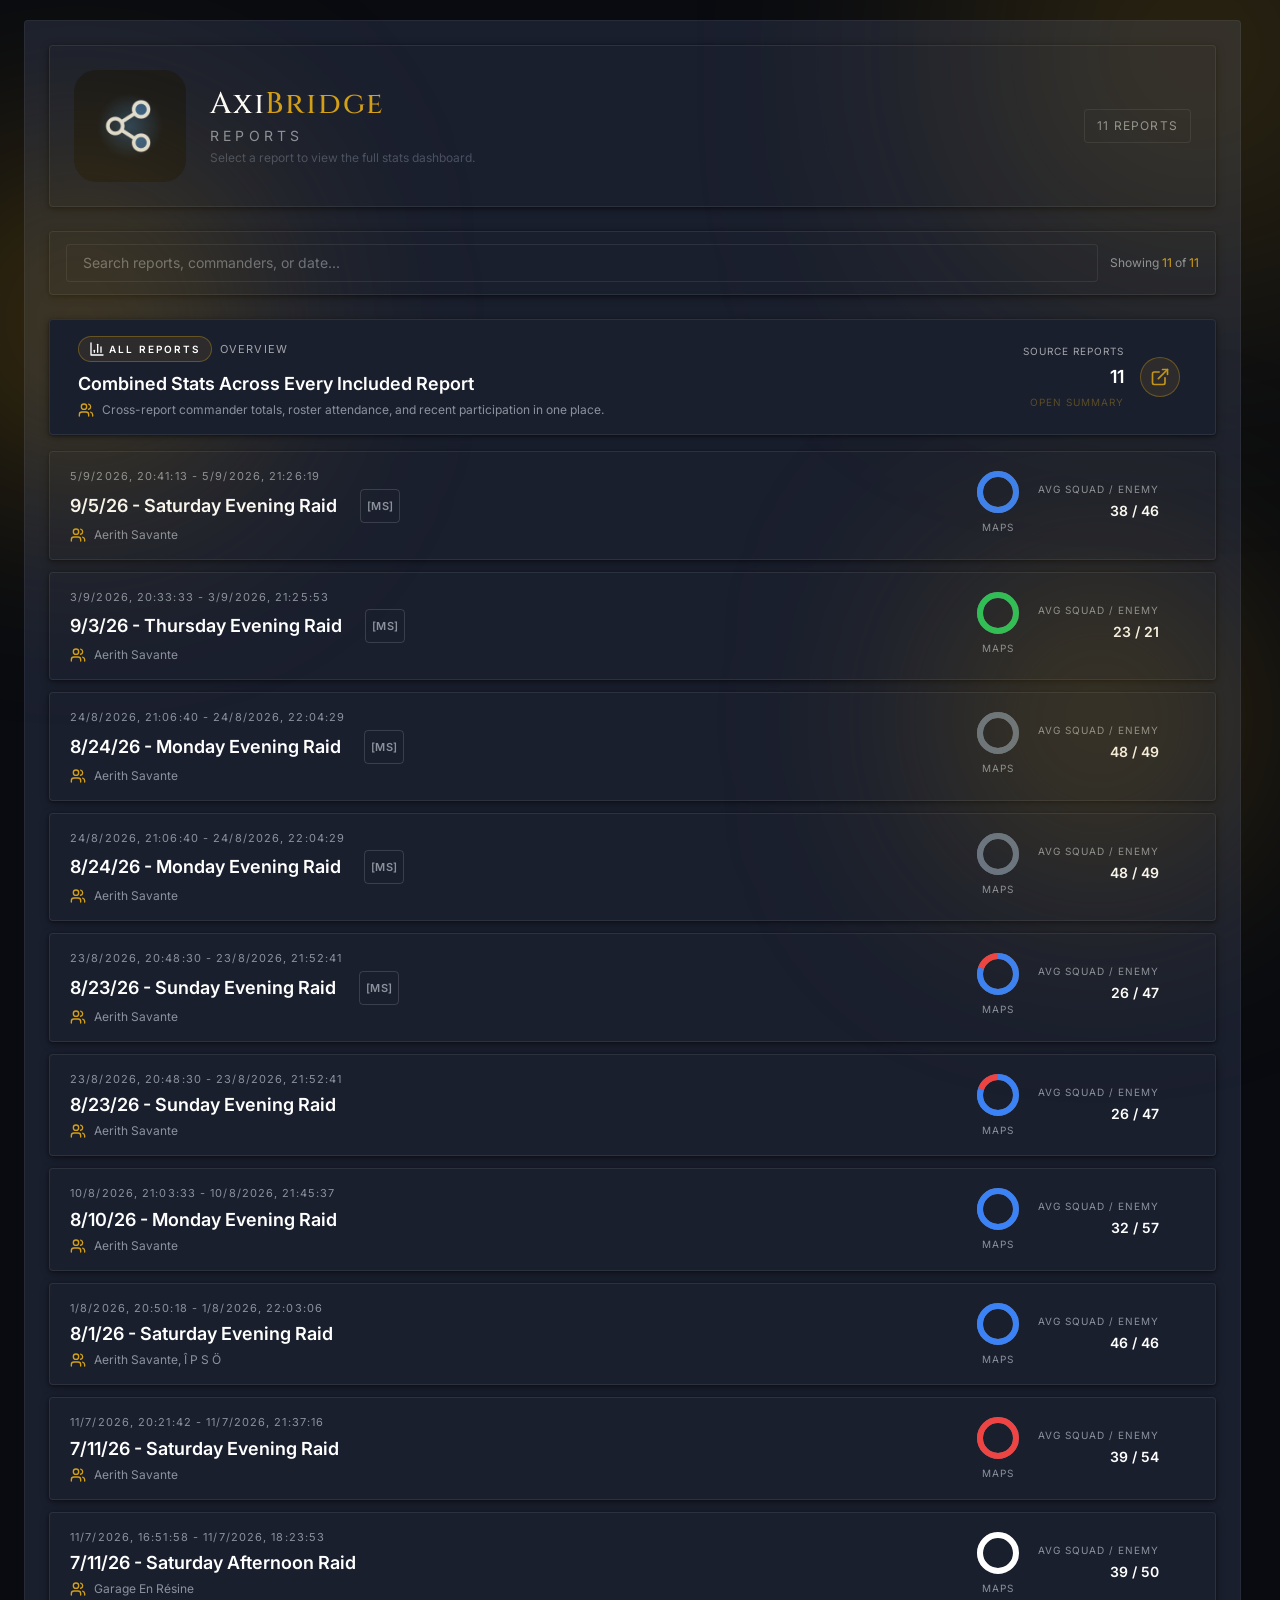
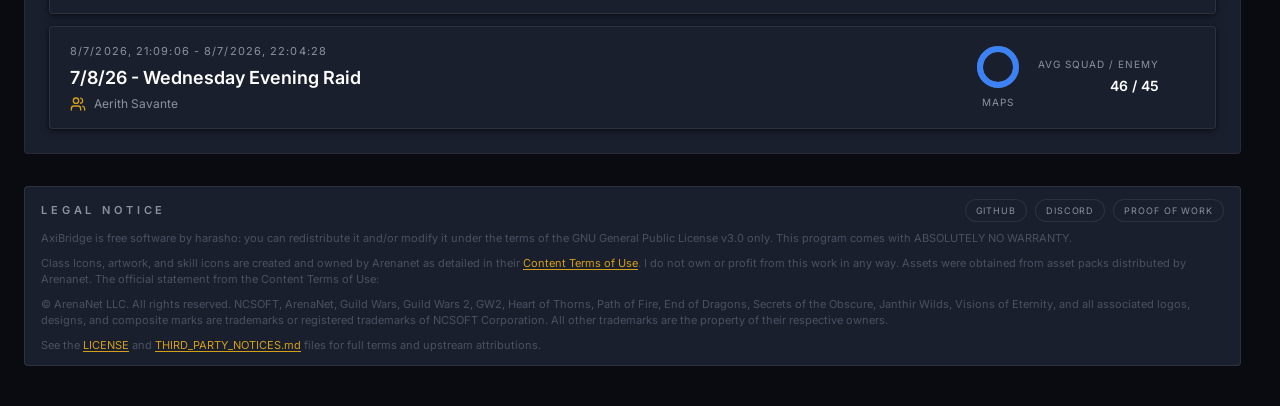
==== commit 2ea903ed: "Update web report 20260905-204113-uwqf" ====
--- a/index.html
+++ b/index.html
@@ -6,8 +6,8 @@
     <link rel="apple-touch-icon" href="./svg/axibridge-glyph.svg" />
     <meta name="viewport" content="width=device-width, initial-scale=1.0" />
     <title>AxiBridge</title>
-    <script type="module" crossorigin src="./assets/index-DYVG105G.js"></script>
-    <link rel="stylesheet" crossorigin href="./assets/index-DZy4LXw9.css">
+    <script type="module" crossorigin src="./assets/index-BfMzhtQQ.js"></script>
+    <link rel="stylesheet" crossorigin href="./assets/index-el5tpYsB.css">
   </head>
   <body>
     <div id="root"></div>
--- a/assets/index-el5tpYsB.css
+++ b/assets/index-el5tpYsB.css
@@ -0,0 +1 @@
+@import"https://fonts.googleapis.com/css2?family=Cinzel:wght@500;700&family=Inter:wght@400;500;600;700&display=swap";*,:before,:after{--tw-border-spacing-x: 0;--tw-border-spacing-y: 0;--tw-translate-x: 0;--tw-translate-y: 0;--tw-rotate: 0;--tw-skew-x: 0;--tw-skew-y: 0;--tw-scale-x: 1;--tw-scale-y: 1;--tw-pan-x: ;--tw-pan-y: ;--tw-pinch-zoom: ;--tw-scroll-snap-strictness: proximity;--tw-gradient-from-position: ;--tw-gradient-via-position: ;--tw-gradient-to-position: ;--tw-ordinal: ;--tw-slashed-zero: ;--tw-numeric-figure: ;--tw-numeric-spacing: ;--tw-numeric-fraction: ;--tw-ring-inset: ;--tw-ring-offset-width: 0px;--tw-ring-offset-color: #fff;--tw-ring-color: rgb(59 130 246 / .5);--tw-ring-offset-shadow: 0 0 #0000;--tw-ring-shadow: 0 0 #0000;--tw-shadow: 0 0 #0000;--tw-shadow-colored: 0 0 #0000;--tw-blur: ;--tw-brightness: ;--tw-contrast: ;--tw-grayscale: ;--tw-hue-rotate: ;--tw-invert: ;--tw-saturate: ;--tw-sepia: ;--tw-drop-shadow: ;--tw-backdrop-blur: ;--tw-backdrop-brightness: ;--tw-backdrop-contrast: ;--tw-backdrop-grayscale: ;--tw-backdrop-hue-rotate: ;--tw-backdrop-invert: ;--tw-backdrop-opacity: ;--tw-backdrop-saturate: ;--tw-backdrop-sepia: ;--tw-contain-size: ;--tw-contain-layout: ;--tw-contain-paint: ;--tw-contain-style: }::backdrop{--tw-border-spacing-x: 0;--tw-border-spacing-y: 0;--tw-translate-x: 0;--tw-translate-y: 0;--tw-rotate: 0;--tw-skew-x: 0;--tw-skew-y: 0;--tw-scale-x: 1;--tw-scale-y: 1;--tw-pan-x: ;--tw-pan-y: ;--tw-pinch-zoom: ;--tw-scroll-snap-strictness: proximity;--tw-gradient-from-position: ;--tw-gradient-via-position: ;--tw-gradient-to-position: ;--tw-ordinal: ;--tw-slashed-zero: ;--tw-numeric-figure: ;--tw-numeric-spacing: ;--tw-numeric-fraction: ;--tw-ring-inset: ;--tw-ring-offset-width: 0px;--tw-ring-offset-color: #fff;--tw-ring-color: rgb(59 130 246 / .5);--tw-ring-offset-shadow: 0 0 #0000;--tw-ring-shadow: 0 0 #0000;--tw-shadow: 0 0 #0000;--tw-shadow-colored: 0 0 #0000;--tw-blur: ;--tw-brightness: ;--tw-contrast: ;--tw-grayscale: ;--tw-hue-rotate: ;--tw-invert: ;--tw-saturate: ;--tw-sepia: ;--tw-drop-shadow: ;--tw-backdrop-blur: ;--tw-backdrop-brightness: ;--tw-backdrop-contrast: ;--tw-backdrop-grayscale: ;--tw-backdrop-hue-rotate: ;--tw-backdrop-invert: ;--tw-backdrop-opacity: ;--tw-backdrop-saturate: ;--tw-backdrop-sepia: ;--tw-contain-size: ;--tw-contain-layout: ;--tw-contain-paint: ;--tw-contain-style: }*,:before,:after{box-sizing:border-box;border-width:0;border-style:solid;border-color:#e5e7eb}:before,:after{--tw-content: ""}html,:host{line-height:1.5;-webkit-text-size-adjust:100%;-moz-tab-size:4;-o-tab-size:4;tab-size:4;font-family:ui-sans-serif,system-ui,sans-serif,"Apple Color Emoji","Segoe UI Emoji",Segoe UI Symbol,"Noto Color Emoji";font-feature-settings:normal;font-variation-settings:normal;-webkit-tap-highlight-color:transparent}body{margin:0;line-height:inherit}hr{height:0;color:inherit;border-top-width:1px}abbr:where([title]){-webkit-text-decoration:underline dotted;text-decoration:underline dotted}h1,h2,h3,h4,h5,h6{font-size:inherit;font-weight:inherit}a{color:inherit;text-decoration:inherit}b,strong{font-weight:bolder}code,kbd,samp,pre{font-family:ui-monospace,SFMono-Regular,Menlo,Monaco,Consolas,Liberation Mono,Courier New,monospace;font-feature-settings:normal;font-variation-settings:normal;font-size:1em}small{font-size:80%}sub,sup{font-size:75%;line-height:0;position:relative;vertical-align:baseline}sub{bottom:-.25em}sup{top:-.5em}table{text-indent:0;border-color:inherit;border-collapse:collapse}button,input,optgroup,select,textarea{font-family:inherit;font-feature-settings:inherit;font-variation-settings:inherit;font-size:100%;font-weight:inherit;line-height:inherit;letter-spacing:inherit;color:inherit;margin:0;padding:0}button,select{text-transform:none}button,input:where([type=button]),input:where([type=reset]),input:where([type=submit]){-webkit-appearance:button;background-color:transparent;background-image:none}:-moz-focusring{outline:auto}:-moz-ui-invalid{box-shadow:none}progress{vertical-align:baseline}::-webkit-inner-spin-button,::-webkit-outer-spin-button{height:auto}[type=search]{-webkit-appearance:textfield;outline-offset:-2px}::-webkit-search-decoration{-webkit-appearance:none}::-webkit-file-upload-button{-webkit-appearance:button;font:inherit}summary{display:list-item}blockquote,dl,dd,h1,h2,h3,h4,h5,h6,hr,figure,p,pre{margin:0}fieldset{margin:0;padding:0}legend{padding:0}ol,ul,menu{list-style:none;margin:0;padding:0}dialog{padding:0}textarea{resize:vertical}input::-moz-placeholder,textarea::-moz-placeholder{opacity:1;color:#9ca3af}input::placeholder,textarea::placeholder{opacity:1;color:#9ca3af}button,[role=button]{cursor:pointer}:disabled{cursor:default}img,svg,video,canvas,audio,iframe,embed,object{display:block;vertical-align:middle}img,video{max-width:100%;height:auto}[hidden]:where(:not([hidden=until-found])){display:none}.\!container{width:100%!important}.container{width:100%}@media(min-width:640px){.\!container{max-width:640px!important}.container{max-width:640px}}@media(min-width:768px){.\!container{max-width:768px!important}.container{max-width:768px}}@media(min-width:1024px){.\!container{max-width:1024px!important}.container{max-width:1024px}}@media(min-width:1280px){.\!container{max-width:1280px!important}.container{max-width:1280px}}@media(min-width:1536px){.\!container{max-width:1536px!important}.container{max-width:1536px}}.pointer-events-none{pointer-events:none}.pointer-events-auto{pointer-events:auto}.\!visible{visibility:visible!important}.visible{visibility:visible}.invisible{visibility:hidden}.collapse{visibility:collapse}.static{position:static}.fixed{position:fixed}.absolute{position:absolute}.relative{position:relative}.sticky{position:sticky}.inset-0{top:0;right:0;bottom:0;left:0}.inset-\[0\.7px\]{top:.7px;right:.7px;bottom:.7px;left:.7px}.inset-y-0{top:0;bottom:0}.-bottom-0\.5{bottom:-.125rem}.-bottom-1{bottom:-.25rem}.-bottom-24{bottom:-6rem}.-left-16{left:-4rem}.-left-8{left:-2rem}.-right-0\.5{right:-.125rem}.-right-1{right:-.25rem}.-right-24{right:-6rem}.-top-0\.5{top:-.125rem}.-top-24{top:-6rem}.-top-\[9px\]{top:-9px}.bottom-0{bottom:0}.bottom-4{bottom:1rem}.bottom-\[1px\]{bottom:1px}.bottom-full{bottom:100%}.left-0{left:0}.left-1{left:.25rem}.left-1\/2{left:50%}.left-2\.5{left:.625rem}.left-3{left:.75rem}.left-4{left:1rem}.right-0{right:0}.right-1{right:.25rem}.right-2{right:.5rem}.right-2\.5{right:.625rem}.right-4{right:1rem}.top-0{top:0}.top-1{top:.25rem}.top-1\/2{top:50%}.top-2{top:.5rem}.top-\[1px\]{top:1px}.top-\[2px\]{top:2px}.top-\[calc\(100\%\+4px\)\]{top:calc(100% + 4px)}.top-full{top:100%}.isolate{isolation:isolate}.z-0{z-index:0}.z-10{z-index:10}.z-20{z-index:20}.z-30{z-index:30}.z-40{z-index:40}.z-50{z-index:50}.z-\[10000\]{z-index:10000}.z-\[1\]{z-index:1}.z-\[60\]{z-index:60}.z-\[70\]{z-index:70}.z-\[72\]{z-index:72}.z-\[74\]{z-index:74}.z-\[9999\]{z-index:9999}.col-span-2{grid-column:span 2 / span 2}.row-span-2{grid-row:span 2 / span 2}.m-0{margin:0}.-mx-1{margin-left:-.25rem;margin-right:-.25rem}.mx-1{margin-left:.25rem;margin-right:.25rem}.mx-1\.5{margin-left:.375rem;margin-right:.375rem}.mx-3{margin-left:.75rem;margin-right:.75rem}.mx-4{margin-left:1rem;margin-right:1rem}.mx-auto{margin-left:auto;margin-right:auto}.my-3{margin-top:.75rem;margin-bottom:.75rem}.\!mb-0{margin-bottom:0!important}.\!mt-0{margin-top:0!important}.-mr-\[176px\]{margin-right:-176px}.mb-0\.5{margin-bottom:.125rem}.mb-1{margin-bottom:.25rem}.mb-1\.5{margin-bottom:.375rem}.mb-2{margin-bottom:.5rem}.mb-3{margin-bottom:.75rem}.mb-3\.5{margin-bottom:.875rem}.mb-4{margin-bottom:1rem}.mb-6{margin-bottom:1.5rem}.ml-1{margin-left:.25rem}.ml-1\.5{margin-left:.375rem}.ml-2{margin-left:.5rem}.ml-3{margin-left:.75rem}.ml-6{margin-left:1.5rem}.ml-auto{margin-left:auto}.mr-3{margin-right:.75rem}.mt-0\.5{margin-top:.125rem}.mt-1{margin-top:.25rem}.mt-10{margin-top:2.5rem}.mt-2{margin-top:.5rem}.mt-2\.5{margin-top:.625rem}.mt-3{margin-top:.75rem}.mt-4{margin-top:1rem}.mt-5{margin-top:1.25rem}.mt-6{margin-top:1.5rem}.mt-8{margin-top:2rem}.mt-auto{margin-top:auto}.mt-px{margin-top:1px}.block{display:block}.inline-block{display:inline-block}.inline{display:inline}.flex{display:flex}.inline-flex{display:inline-flex}.\!table{display:table!important}.table{display:table}.grid{display:grid}.contents{display:contents}.hidden{display:none}.aspect-square{aspect-ratio:1 / 1}.h-0{height:0px}.h-1{height:.25rem}.h-1\.5{height:.375rem}.h-10{height:2.5rem}.h-12{height:3rem}.h-14{height:3.5rem}.h-16{height:4rem}.h-2{height:.5rem}.h-2\.5{height:.625rem}.h-20{height:5rem}.h-24{height:6rem}.h-3{height:.75rem}.h-3\.5{height:.875rem}.h-32{height:8rem}.h-4{height:1rem}.h-48{height:12rem}.h-5{height:1.25rem}.h-56{height:14rem}.h-6{height:1.5rem}.h-64{height:16rem}.h-7{height:1.75rem}.h-8{height:2rem}.h-9{height:2.25rem}.h-\[12vh\]{height:12vh}.h-\[15px\]{height:15px}.h-\[18px\]{height:18px}.h-\[220px\]{height:220px}.h-\[240px\]{height:240px}.h-\[260px\]{height:260px}.h-\[26px\]{height:26px}.h-\[280px\]{height:280px}.h-\[28px\]{height:28px}.h-\[2px\]{height:2px}.h-\[300px\]{height:300px}.h-\[320px\]{height:320px}.h-\[34px\]{height:34px}.h-\[360px\]{height:360px}.h-\[3px\]{height:3px}.h-\[400px\]{height:400px}.h-\[480px\]{height:480px}.h-\[500px\]{height:500px}.h-\[65vh\]{height:65vh}.h-\[min\(82vh\,860px\)\]{height:min(82vh,860px)}.h-full{height:100%}.h-px{height:1px}.h-screen{height:100vh}.max-h-0{max-height:0px}.max-h-24{max-height:6rem}.max-h-28{max-height:7rem}.max-h-40{max-height:10rem}.max-h-56{max-height:14rem}.max-h-60{max-height:15rem}.max-h-64{max-height:16rem}.max-h-72{max-height:18rem}.max-h-80{max-height:20rem}.max-h-96{max-height:24rem}.max-h-\[260px\]{max-height:260px}.max-h-\[300px\]{max-height:300px}.max-h-\[30rem\]{max-height:30rem}.max-h-\[320px\]{max-height:320px}.max-h-\[32rem\]{max-height:32rem}.max-h-\[360px\]{max-height:360px}.max-h-\[420px\]{max-height:420px}.max-h-\[50vh\]{max-height:50vh}.max-h-\[560px\]{max-height:560px}.max-h-\[60vh\]{max-height:60vh}.max-h-\[65vh\]{max-height:65vh}.max-h-\[85vh\]{max-height:85vh}.max-h-\[92vh\]{max-height:92vh}.max-h-\[99999px\]{max-height:99999px}.max-h-none{max-height:none}.min-h-0{min-height:0px}.min-h-10{min-height:2.5rem}.min-h-\[108px\]{min-height:108px}.min-h-\[126px\]{min-height:126px}.min-h-\[140px\]{min-height:140px}.min-h-\[182px\]{min-height:182px}.min-h-\[28px\]{min-height:28px}.min-h-\[30px\]{min-height:30px}.min-h-\[40px\]{min-height:40px}.min-h-\[56px\]{min-height:56px}.min-h-\[58px\]{min-height:58px}.min-h-\[60vh\]{min-height:60vh}.min-h-screen{min-height:100vh}.w-1\.5{width:.375rem}.w-10{width:2.5rem}.w-11{width:2.75rem}.w-12{width:3rem}.w-16{width:4rem}.w-2{width:.5rem}.w-2\.5{width:.625rem}.w-20{width:5rem}.w-3{width:.75rem}.w-3\.5{width:.875rem}.w-32{width:8rem}.w-36{width:9rem}.w-4{width:1rem}.w-44{width:11rem}.w-48{width:12rem}.w-5{width:1.25rem}.w-52{width:13rem}.w-56{width:14rem}.w-6{width:1.5rem}.w-64{width:16rem}.w-7{width:1.75rem}.w-8{width:2rem}.w-80{width:20rem}.w-9{width:2.25rem}.w-96{width:24rem}.w-\[120px\]{width:120px}.w-\[15px\]{width:15px}.w-\[18px\]{width:18px}.w-\[220px\]{width:220px}.w-\[240px\]{width:240px}.w-\[248px\]{width:248px}.w-\[260px\]{width:260px}.w-\[26px\]{width:26px}.w-\[2px\]{width:2px}.w-\[320px\]{width:320px}.w-\[4\.5rem\]{width:4.5rem}.w-auto{width:auto}.w-full{width:100%}.w-max{width:-moz-max-content;width:max-content}.w-px{width:1px}.w-screen{width:100vw}.min-w-0{min-width:0px}.min-w-8{min-width:2rem}.min-w-\[240px\]{min-width:240px}.min-w-\[260px\]{min-width:260px}.min-w-\[30px\]{min-width:30px}.min-w-\[420px\]{min-width:420px}.min-w-\[440px\]{min-width:440px}.min-w-\[560px\]{min-width:560px}.min-w-\[620px\]{min-width:620px}.min-w-\[640px\]{min-width:640px}.min-w-\[680px\]{min-width:680px}.min-w-\[700px\]{min-width:700px}.min-w-\[720px\]{min-width:720px}.min-w-\[760px\]{min-width:760px}.min-w-\[860px\]{min-width:860px}.min-w-\[900px\]{min-width:900px}.min-w-full{min-width:100%}.max-w-2xl{max-width:42rem}.max-w-3xl{max-width:48rem}.max-w-4xl{max-width:56rem}.max-w-6xl{max-width:72rem}.max-w-\[1100px\]{max-width:1100px}.max-w-\[120px\]{max-width:120px}.max-w-\[12rem\]{max-width:12rem}.max-w-\[140px\]{max-width:140px}.max-w-\[160px\]{max-width:160px}.max-w-\[170px\]{max-width:170px}.max-w-\[180px\]{max-width:180px}.max-w-\[200px\]{max-width:200px}.max-w-\[2150px\]{max-width:2150px}.max-w-\[58vw\]{max-width:58vw}.max-w-\[80vw\]{max-width:80vw}.max-w-full{max-width:100%}.max-w-lg{max-width:32rem}.max-w-md{max-width:28rem}.max-w-none{max-width:none}.max-w-sm{max-width:24rem}.max-w-xs{max-width:20rem}.flex-1{flex:1 1 0%}.flex-none{flex:none}.flex-shrink{flex-shrink:1}.flex-shrink-0{flex-shrink:0}.shrink{flex-shrink:1}.shrink-0{flex-shrink:0}.grow{flex-grow:1}.table-auto{table-layout:auto}.table-fixed{table-layout:fixed}.border-collapse{border-collapse:collapse}.border-separate{border-collapse:separate}.border-spacing-0{--tw-border-spacing-x: 0px;--tw-border-spacing-y: 0px;border-spacing:var(--tw-border-spacing-x) var(--tw-border-spacing-y)}.-translate-x-1\/2{--tw-translate-x: -50%;transform:translate(var(--tw-translate-x),var(--tw-translate-y)) rotate(var(--tw-rotate)) skew(var(--tw-skew-x)) skewY(var(--tw-skew-y)) scaleX(var(--tw-scale-x)) scaleY(var(--tw-scale-y))}.-translate-x-full{--tw-translate-x: -100%;transform:translate(var(--tw-translate-x),var(--tw-translate-y)) rotate(var(--tw-rotate)) skew(var(--tw-skew-x)) skewY(var(--tw-skew-y)) scaleX(var(--tw-scale-x)) scaleY(var(--tw-scale-y))}.-translate-y-1\/2{--tw-translate-y: -50%;transform:translate(var(--tw-translate-x),var(--tw-translate-y)) rotate(var(--tw-rotate)) skew(var(--tw-skew-x)) skewY(var(--tw-skew-y)) scaleX(var(--tw-scale-x)) scaleY(var(--tw-scale-y))}.-translate-y-2{--tw-translate-y: -.5rem;transform:translate(var(--tw-translate-x),var(--tw-translate-y)) rotate(var(--tw-rotate)) skew(var(--tw-skew-x)) skewY(var(--tw-skew-y)) scaleX(var(--tw-scale-x)) scaleY(var(--tw-scale-y))}.translate-x-0{--tw-translate-x: 0px;transform:translate(var(--tw-translate-x),var(--tw-translate-y)) rotate(var(--tw-rotate)) skew(var(--tw-skew-x)) skewY(var(--tw-skew-y)) scaleX(var(--tw-scale-x)) scaleY(var(--tw-scale-y))}.translate-x-1{--tw-translate-x: .25rem;transform:translate(var(--tw-translate-x),var(--tw-translate-y)) rotate(var(--tw-rotate)) skew(var(--tw-skew-x)) skewY(var(--tw-skew-y)) scaleX(var(--tw-scale-x)) scaleY(var(--tw-scale-y))}.translate-x-6{--tw-translate-x: 1.5rem;transform:translate(var(--tw-translate-x),var(--tw-translate-y)) rotate(var(--tw-rotate)) skew(var(--tw-skew-x)) skewY(var(--tw-skew-y)) scaleX(var(--tw-scale-x)) scaleY(var(--tw-scale-y))}.translate-x-\[16px\]{--tw-translate-x: 16px;transform:translate(var(--tw-translate-x),var(--tw-translate-y)) rotate(var(--tw-rotate)) skew(var(--tw-skew-x)) skewY(var(--tw-skew-y)) scaleX(var(--tw-scale-x)) scaleY(var(--tw-scale-y))}.translate-x-\[2px\]{--tw-translate-x: 2px;transform:translate(var(--tw-translate-x),var(--tw-translate-y)) rotate(var(--tw-rotate)) skew(var(--tw-skew-x)) skewY(var(--tw-skew-y)) scaleX(var(--tw-scale-x)) scaleY(var(--tw-scale-y))}.translate-y-0{--tw-translate-y: 0px;transform:translate(var(--tw-translate-x),var(--tw-translate-y)) rotate(var(--tw-rotate)) skew(var(--tw-skew-x)) skewY(var(--tw-skew-y)) scaleX(var(--tw-scale-x)) scaleY(var(--tw-scale-y))}.translate-y-6{--tw-translate-y: 1.5rem;transform:translate(var(--tw-translate-x),var(--tw-translate-y)) rotate(var(--tw-rotate)) skew(var(--tw-skew-x)) skewY(var(--tw-skew-y)) scaleX(var(--tw-scale-x)) scaleY(var(--tw-scale-y))}.-rotate-90{--tw-rotate: -90deg;transform:translate(var(--tw-translate-x),var(--tw-translate-y)) rotate(var(--tw-rotate)) skew(var(--tw-skew-x)) skewY(var(--tw-skew-y)) scaleX(var(--tw-scale-x)) scaleY(var(--tw-scale-y))}.rotate-180{--tw-rotate: 180deg;transform:translate(var(--tw-translate-x),var(--tw-translate-y)) rotate(var(--tw-rotate)) skew(var(--tw-skew-x)) skewY(var(--tw-skew-y)) scaleX(var(--tw-scale-x)) scaleY(var(--tw-scale-y))}.rotate-45{--tw-rotate: 45deg;transform:translate(var(--tw-translate-x),var(--tw-translate-y)) rotate(var(--tw-rotate)) skew(var(--tw-skew-x)) skewY(var(--tw-skew-y)) scaleX(var(--tw-scale-x)) scaleY(var(--tw-scale-y))}.scale-105{--tw-scale-x: 1.05;--tw-scale-y: 1.05;transform:translate(var(--tw-translate-x),var(--tw-translate-y)) rotate(var(--tw-rotate)) skew(var(--tw-skew-x)) skewY(var(--tw-skew-y)) scaleX(var(--tw-scale-x)) scaleY(var(--tw-scale-y))}.transform{transform:translate(var(--tw-translate-x),var(--tw-translate-y)) rotate(var(--tw-rotate)) skew(var(--tw-skew-x)) skewY(var(--tw-skew-y)) scaleX(var(--tw-scale-x)) scaleY(var(--tw-scale-y))}.animate-\[fadeUp_0\.6s_ease-out\]{animation:fadeUp .6s ease-out}@keyframes pulse{50%{opacity:.5}}.animate-pulse{animation:pulse 2s cubic-bezier(.4,0,.6,1) infinite}@keyframes spin{to{transform:rotate(360deg)}}.animate-spin{animation:spin 1s linear infinite}.cursor-help{cursor:help}.cursor-not-allowed{cursor:not-allowed}.cursor-pointer{cursor:pointer}.select-none{-webkit-user-select:none;-moz-user-select:none;user-select:none}.resize{resize:both}.snap-x{scroll-snap-type:x var(--tw-scroll-snap-strictness)}.snap-mandatory{--tw-scroll-snap-strictness: mandatory}.snap-start{scroll-snap-align:start}.scroll-mt-24{scroll-margin-top:6rem}.scroll-mt-6{scroll-margin-top:1.5rem}.list-decimal{list-style-type:decimal}.list-disc{list-style-type:disc}.appearance-none{-webkit-appearance:none;-moz-appearance:none;appearance:none}.auto-cols-fr{grid-auto-columns:minmax(0,1fr)}.grid-flow-col{grid-auto-flow:column}.grid-cols-1{grid-template-columns:repeat(1,minmax(0,1fr))}.grid-cols-2{grid-template-columns:repeat(2,minmax(0,1fr))}.grid-cols-3{grid-template-columns:repeat(3,minmax(0,1fr))}.grid-cols-4{grid-template-columns:repeat(4,minmax(0,1fr))}.grid-cols-6{grid-template-columns:repeat(6,minmax(0,1fr))}.grid-cols-7{grid-template-columns:repeat(7,minmax(0,1fr))}.grid-cols-\[0\.3fr_1\.3fr_1fr_0\.8fr_0\.8fr_0\.8fr\]{grid-template-columns:.3fr 1.3fr 1fr .8fr .8fr .8fr}.grid-cols-\[0\.4fr_1\.5fr_0\.8fr_0\.8fr_0\.8fr\]{grid-template-columns:.4fr 1.5fr .8fr .8fr .8fr}.grid-cols-\[0\.4fr_1\.5fr_1fr_0\.9fr\]{grid-template-columns:.4fr 1.5fr 1fr .9fr}.grid-cols-\[0\.4fr_1\.6fr_1fr\]{grid-template-columns:.4fr 1.6fr 1fr}.grid-cols-\[0\.4fr_1\.6fr_1fr_0\.9fr\]{grid-template-columns:.4fr 1.6fr 1fr .9fr}.grid-cols-\[0\.4fr_1\.6fr_1fr_1fr\]{grid-template-columns:.4fr 1.6fr 1fr 1fr}.grid-cols-\[0\.4fr_1\.6fr_1fr_1fr_1fr\]{grid-template-columns:.4fr 1.6fr 1fr 1fr 1fr}.grid-cols-\[0\.4fr_1\.6fr_1fr_1fr_1fr_1fr\]{grid-template-columns:.4fr 1.6fr 1fr 1fr 1fr 1fr}.grid-cols-\[1\.2fr_0\.8fr\]{grid-template-columns:1.2fr .8fr}.grid-cols-\[1\.4fr_0\.6fr_0\.7fr_0\.8fr\]{grid-template-columns:1.4fr .6fr .7fr .8fr}.grid-cols-\[1\.4fr_0\.8fr_0\.8fr\]{grid-template-columns:1.4fr .8fr .8fr}.grid-cols-\[1\.5fr_1fr_0\.9fr\]{grid-template-columns:1.5fr 1fr .9fr}.grid-cols-\[1\.6fr_0\.8fr_0\.8fr_0\.8fr\]{grid-template-columns:1.6fr .8fr .8fr .8fr}.grid-cols-\[12px_16px_minmax\(0\,1fr\)_auto\]{grid-template-columns:12px 16px minmax(0,1fr) auto}.grid-cols-\[18px_minmax\(0\,1fr\)\]{grid-template-columns:18px minmax(0,1fr)}.grid-cols-\[1fr_110px\]{grid-template-columns:1fr 110px}.grid-cols-\[1fr_auto_1fr\]{grid-template-columns:1fr auto 1fr}.grid-cols-\[230px_1fr\]{grid-template-columns:230px 1fr}.grid-cols-\[2fr_0\.6fr_0\.8fr_0\.6fr_0\.6fr_0\.5fr\]{grid-template-columns:2fr .6fr .8fr .6fr .6fr .5fr}.grid-cols-\[2fr_0\.8fr_0\.7fr\]{grid-template-columns:2fr .8fr .7fr}.grid-cols-\[2fr_0\.8fr_0\.8fr\]{grid-template-columns:2fr .8fr .8fr}.grid-cols-\[2fr_0\.9fr_0\.7fr\]{grid-template-columns:2fr .9fr .7fr}.grid-cols-\[36px_minmax\(0\,1fr\)\]{grid-template-columns:36px minmax(0,1fr)}.grid-cols-\[40px_minmax\(0\,1fr\)\]{grid-template-columns:40px minmax(0,1fr)}.grid-cols-\[minmax\(0\,3\.2fr\)_minmax\(140px\,1\.1fr\)_86px\]{grid-template-columns:minmax(0,3.2fr) minmax(140px,1.1fr) 86px}.grid-rows-2{grid-template-rows:repeat(2,minmax(0,1fr))}.flex-row{flex-direction:row}.flex-col{flex-direction:column}.flex-wrap{flex-wrap:wrap}.flex-nowrap{flex-wrap:nowrap}.items-start{align-items:flex-start}.items-end{align-items:flex-end}.items-center{align-items:center}.items-baseline{align-items:baseline}.items-stretch{align-items:stretch}.justify-start{justify-content:flex-start}.justify-end{justify-content:flex-end}.justify-center{justify-content:center}.justify-between{justify-content:space-between}.gap-0{gap:0px}.gap-0\.5{gap:.125rem}.gap-1{gap:.25rem}.gap-1\.5{gap:.375rem}.gap-2{gap:.5rem}.gap-2\.5{gap:.625rem}.gap-3{gap:.75rem}.gap-4{gap:1rem}.gap-5{gap:1.25rem}.gap-6{gap:1.5rem}.gap-x-1\.5{-moz-column-gap:.375rem;column-gap:.375rem}.gap-x-2{-moz-column-gap:.5rem;column-gap:.5rem}.gap-x-3{-moz-column-gap:.75rem;column-gap:.75rem}.gap-x-4{-moz-column-gap:1rem;column-gap:1rem}.gap-y-1{row-gap:.25rem}.gap-y-1\.5{row-gap:.375rem}.space-y-0>:not([hidden])~:not([hidden]){--tw-space-y-reverse: 0;margin-top:calc(0px * calc(1 - var(--tw-space-y-reverse)));margin-bottom:calc(0px * var(--tw-space-y-reverse))}.space-y-0\.5>:not([hidden])~:not([hidden]){--tw-space-y-reverse: 0;margin-top:calc(.125rem * calc(1 - var(--tw-space-y-reverse)));margin-bottom:calc(.125rem * var(--tw-space-y-reverse))}.space-y-1>:not([hidden])~:not([hidden]){--tw-space-y-reverse: 0;margin-top:calc(.25rem * calc(1 - var(--tw-space-y-reverse)));margin-bottom:calc(.25rem * var(--tw-space-y-reverse))}.space-y-1\.5>:not([hidden])~:not([hidden]){--tw-space-y-reverse: 0;margin-top:calc(.375rem * calc(1 - var(--tw-space-y-reverse)));margin-bottom:calc(.375rem * var(--tw-space-y-reverse))}.space-y-2>:not([hidden])~:not([hidden]){--tw-space-y-reverse: 0;margin-top:calc(.5rem * calc(1 - var(--tw-space-y-reverse)));margin-bottom:calc(.5rem * var(--tw-space-y-reverse))}.space-y-2\.5>:not([hidden])~:not([hidden]){--tw-space-y-reverse: 0;margin-top:calc(.625rem * calc(1 - var(--tw-space-y-reverse)));margin-bottom:calc(.625rem * var(--tw-space-y-reverse))}.space-y-3>:not([hidden])~:not([hidden]){--tw-space-y-reverse: 0;margin-top:calc(.75rem * calc(1 - var(--tw-space-y-reverse)));margin-bottom:calc(.75rem * var(--tw-space-y-reverse))}.space-y-4>:not([hidden])~:not([hidden]){--tw-space-y-reverse: 0;margin-top:calc(1rem * calc(1 - var(--tw-space-y-reverse)));margin-bottom:calc(1rem * var(--tw-space-y-reverse))}.space-y-5>:not([hidden])~:not([hidden]){--tw-space-y-reverse: 0;margin-top:calc(1.25rem * calc(1 - var(--tw-space-y-reverse)));margin-bottom:calc(1.25rem * var(--tw-space-y-reverse))}.space-y-6>:not([hidden])~:not([hidden]){--tw-space-y-reverse: 0;margin-top:calc(1.5rem * calc(1 - var(--tw-space-y-reverse)));margin-bottom:calc(1.5rem * var(--tw-space-y-reverse))}.divide-y>:not([hidden])~:not([hidden]){--tw-divide-y-reverse: 0;border-top-width:calc(1px * calc(1 - var(--tw-divide-y-reverse)));border-bottom-width:calc(1px * var(--tw-divide-y-reverse))}.divide-white\/10>:not([hidden])~:not([hidden]){border-color:#ffffff1a}.divide-white\/5>:not([hidden])~:not([hidden]){border-color:#ffffff0d}.self-end{align-self:flex-end}.self-center{align-self:center}.self-stretch{align-self:stretch}.overflow-auto{overflow:auto}.overflow-hidden{overflow:hidden}.overflow-visible{overflow:visible}.overflow-x-auto{overflow-x:auto}.overflow-y-auto{overflow-y:auto}.overflow-x-hidden{overflow-x:hidden}.overscroll-contain{overscroll-behavior:contain}.truncate{overflow:hidden;text-overflow:ellipsis;white-space:nowrap}.whitespace-normal{white-space:normal}.whitespace-nowrap{white-space:nowrap}.whitespace-pre-wrap{white-space:pre-wrap}.break-words{overflow-wrap:break-word}.break-all{word-break:break-all}.rounded{border-radius:.25rem}.rounded-2xl{border-radius:1rem}.rounded-\[2px\]{border-radius:2px}.rounded-\[3px\]{border-radius:3px}.rounded-\[4px\]{border-radius:4px}.rounded-\[5px\]{border-radius:5px}.rounded-\[6px\]{border-radius:6px}.rounded-\[var\(--radius-md\)\]{border-radius:var(--radius-md)}.rounded-full{border-radius:9999px}.rounded-lg{border-radius:.5rem}.rounded-md{border-radius:.375rem}.rounded-sm{border-radius:.125rem}.rounded-xl{border-radius:.75rem}.rounded-l-md{border-top-left-radius:.375rem;border-bottom-left-radius:.375rem}.rounded-r-md{border-top-right-radius:.375rem;border-bottom-right-radius:.375rem}.rounded-r-none{border-top-right-radius:0;border-bottom-right-radius:0}.\!border-0{border-width:0px!important}.border{border-width:1px}.border-0{border-width:0px}.border-2{border-width:2px}.border-b{border-bottom-width:1px}.border-l{border-left-width:1px}.border-l-2{border-left-width:2px}.border-l-4{border-left-width:4px}.border-r{border-right-width:1px}.border-t{border-top-width:1px}.border-dashed{border-style:dashed}.border-dotted{border-style:dotted}.border-none{border-style:none}.border-\[color\:var\(--accent-border\)\]{border-color:var(--accent-border)}.border-\[color\:var\(--border-default\)\]{border-color:var(--border-default)}.border-\[color\:var\(--border-hover\)\]{border-color:var(--border-hover)}.border-\[color\:var\(--border-subtle\)\]{border-color:var(--border-subtle)}.border-\[color\:var\(--brand-primary\)\]{border-color:var(--brand-primary)}.border-amber-200\/10{border-color:#fde68a1a}.border-amber-300\/40{border-color:#fcd34d66}.border-amber-400{--tw-border-opacity: 1;border-color:rgb(251 191 36 / var(--tw-border-opacity, 1))}.border-amber-400\/25{border-color:#fbbf2440}.border-amber-400\/30{border-color:#fbbf244d}.border-amber-400\/40{border-color:#fbbf2466}.border-amber-500\/20{border-color:#f59e0b33}.border-amber-500\/30{border-color:#f59e0b4d}.border-amber-500\/35{border-color:#f59e0b59}.border-amber-500\/40{border-color:#f59e0b66}.border-amber-500\/50{border-color:#f59e0b80}.border-blue-400{--tw-border-opacity: 1;border-color:rgb(96 165 250 / var(--tw-border-opacity, 1))}.border-blue-400\/40{border-color:#60a5fa66}.border-blue-500\/30{border-color:#3b82f64d}.border-blue-500\/40{border-color:#3b82f666}.border-blue-500\/50{border-color:#3b82f680}.border-cyan-200\/40{border-color:#a5f3fc66}.border-cyan-300\/30{border-color:#67e8f94d}.border-cyan-300\/40{border-color:#67e8f966}.border-cyan-300\/50{border-color:#67e8f980}.border-cyan-400\/30{border-color:#22d3ee4d}.border-cyan-400\/40{border-color:#22d3ee66}.border-cyan-500\/25{border-color:#06b6d440}.border-cyan-500\/30{border-color:#06b6d44d}.border-cyan-500\/40{border-color:#06b6d466}.border-emerald-200\/10{border-color:#a7f3d01a}.border-emerald-400\/25{border-color:#34d39940}.border-emerald-400\/40{border-color:#34d39966}.border-emerald-500\/30{border-color:#10b9814d}.border-emerald-500\/35{border-color:#10b98159}.border-emerald-500\/40{border-color:#10b98166}.border-green-500\/30{border-color:#22c55e4d}.border-green-500\/40{border-color:#22c55e66}.border-indigo-300\/20{border-color:#a5b4fc33}.border-orange-200\/40{border-color:#fed7aa66}.border-orange-400\/30{border-color:#fb923c4d}.border-orange-500\/30{border-color:#f973164d}.border-orange-500\/35{border-color:#f9731659}.border-purple-500\/30{border-color:#a855f74d}.border-red-400\/25{border-color:#f8717140}.border-red-500\/30{border-color:#ef44444d}.border-red-500\/40{border-color:#ef444466}.border-red-500\/50{border-color:#ef444480}.border-rose-200\/10{border-color:#fecdd31a}.border-rose-300\/30{border-color:#fda4af4d}.border-rose-500\/20{border-color:#f43f5e33}.border-rose-500\/30{border-color:#f43f5e4d}.border-rose-500\/35{border-color:#f43f5e59}.border-rose-500\/60{border-color:#f43f5e99}.border-slate-300\/30{border-color:#cbd5e14d}.border-slate-400\/30{border-color:#94a3b84d}.border-transparent{border-color:transparent}.border-violet-500\/35{border-color:#8b5cf659}.border-white\/10{border-color:#ffffff1a}.border-white\/15{border-color:#ffffff26}.border-white\/20{border-color:#fff3}.border-white\/40{border-color:#fff6}.border-white\/5{border-color:#ffffff0d}.border-white\/60{border-color:#fff9}.border-white\/\[0\.03\]{border-color:#ffffff08}.border-white\/\[0\.06\]{border-color:#ffffff0f}.border-white\/\[0\.07\]{border-color:#ffffff12}.border-white\/\[0\.08\]{border-color:#ffffff14}.border-white\/\[0\.09\]{border-color:#ffffff17}.border-yellow-500\/20{border-color:#eab30833}.border-l-amber-500{--tw-border-opacity: 1;border-left-color:rgb(245 158 11 / var(--tw-border-opacity, 1))}.border-l-emerald-500{--tw-border-opacity: 1;border-left-color:rgb(16 185 129 / var(--tw-border-opacity, 1))}.border-l-rose-500{--tw-border-opacity: 1;border-left-color:rgb(244 63 94 / var(--tw-border-opacity, 1))}.border-t-cyan-400{--tw-border-opacity: 1;border-top-color:rgb(34 211 238 / var(--tw-border-opacity, 1))}.\!bg-cyan-300{--tw-bg-opacity: 1 !important;background-color:rgb(103 232 249 / var(--tw-bg-opacity, 1))!important}.bg-\[color\:var\(--accent-bg\)\]{background-color:var(--accent-bg)}.bg-\[color\:var\(--accent-bg-strong\)\]{background-color:var(--accent-bg-strong)}.bg-\[color\:var\(--bg-elevated\)\]{background-color:var(--bg-elevated)}.bg-\[var\(--accent-bg\)\]{background-color:var(--accent-bg)}.bg-\[var\(--accent-bg-strong\)\]{background-color:var(--accent-bg-strong)}.bg-\[var\(--bg-card\)\]{background-color:var(--bg-card)}.bg-\[var\(--bg-card-inner\)\]{background-color:var(--bg-card-inner)}.bg-\[var\(--bg-elevated\)\]{background-color:var(--bg-elevated)}.bg-\[var\(--bg-hover\)\]{background-color:var(--bg-hover)}.bg-\[var\(--bg-input\)\]{background-color:var(--bg-input)}.bg-amber-400{--tw-bg-opacity: 1;background-color:rgb(251 191 36 / var(--tw-bg-opacity, 1))}.bg-amber-400\/5{background-color:#fbbf240d}.bg-amber-500{--tw-bg-opacity: 1;background-color:rgb(245 158 11 / var(--tw-bg-opacity, 1))}.bg-amber-500\/10{background-color:#f59e0b1a}.bg-amber-500\/15{background-color:#f59e0b26}.bg-amber-500\/20{background-color:#f59e0b33}.bg-amber-500\/25{background-color:#f59e0b40}.bg-black\/20{background-color:#0003}.bg-black\/25{background-color:#00000040}.bg-black\/30{background-color:#0000004d}.bg-black\/40{background-color:#0006}.bg-black\/50{background-color:#00000080}.bg-black\/60{background-color:#0009}.bg-black\/70{background-color:#000000b3}.bg-blue-400\/90{background-color:#60a5fae6}.bg-blue-500\/10{background-color:#3b82f61a}.bg-blue-500\/15{background-color:#3b82f626}.bg-blue-500\/20{background-color:#3b82f633}.bg-blue-500\/30{background-color:#3b82f64d}.bg-cyan-400\/10{background-color:#22d3ee1a}.bg-cyan-400\/15{background-color:#22d3ee26}.bg-cyan-500\/10{background-color:#06b6d41a}.bg-cyan-500\/15{background-color:#06b6d426}.bg-cyan-500\/20{background-color:#06b6d433}.bg-cyan-500\/30{background-color:#06b6d44d}.bg-cyan-500\/80{background-color:#06b6d4cc}.bg-cyan-500\/\[0\.08\]{background-color:#06b6d414}.bg-cyan-600{--tw-bg-opacity: 1;background-color:rgb(8 145 178 / var(--tw-bg-opacity, 1))}.bg-cyan-600\/20{background-color:#0891b233}.bg-emerald-400{--tw-bg-opacity: 1;background-color:rgb(52 211 153 / var(--tw-bg-opacity, 1))}.bg-emerald-400\/5{background-color:#34d3990d}.bg-emerald-500{--tw-bg-opacity: 1;background-color:rgb(16 185 129 / var(--tw-bg-opacity, 1))}.bg-emerald-500\/10{background-color:#10b9811a}.bg-emerald-500\/15{background-color:#10b98126}.bg-emerald-500\/20{background-color:#10b98133}.bg-emerald-500\/30{background-color:#10b9814d}.bg-fuchsia-500\/20{background-color:#d946ef33}.bg-gray-600{--tw-bg-opacity: 1;background-color:rgb(75 85 99 / var(--tw-bg-opacity, 1))}.bg-green-500{--tw-bg-opacity: 1;background-color:rgb(34 197 94 / var(--tw-bg-opacity, 1))}.bg-green-500\/20{background-color:#22c55e33}.bg-indigo-500\/10{background-color:#6366f11a}.bg-indigo-500\/15{background-color:#6366f126}.bg-orange-400{--tw-bg-opacity: 1;background-color:rgb(251 146 60 / var(--tw-bg-opacity, 1))}.bg-orange-400\/15{background-color:#fb923c26}.bg-orange-500{--tw-bg-opacity: 1;background-color:rgb(249 115 22 / var(--tw-bg-opacity, 1))}.bg-orange-500\/10{background-color:#f973161a}.bg-orange-500\/15{background-color:#f9731626}.bg-orange-500\/20{background-color:#f9731633}.bg-orange-500\/80{background-color:#f97316cc}.bg-purple-500\/20{background-color:#a855f733}.bg-red-400{--tw-bg-opacity: 1;background-color:rgb(248 113 113 / var(--tw-bg-opacity, 1))}.bg-red-500{--tw-bg-opacity: 1;background-color:rgb(239 68 68 / var(--tw-bg-opacity, 1))}.bg-red-500\/10{background-color:#ef44441a}.bg-red-500\/15{background-color:#ef444426}.bg-red-500\/20{background-color:#ef444433}.bg-red-600{--tw-bg-opacity: 1;background-color:rgb(220 38 38 / var(--tw-bg-opacity, 1))}.bg-rose-400{--tw-bg-opacity: 1;background-color:rgb(251 113 133 / var(--tw-bg-opacity, 1))}.bg-rose-400\/20{background-color:#fb718533}.bg-rose-500{--tw-bg-opacity: 1;background-color:rgb(244 63 94 / var(--tw-bg-opacity, 1))}.bg-rose-500\/10{background-color:#f43f5e1a}.bg-rose-500\/15{background-color:#f43f5e26}.bg-slate-200\/70{background-color:#e2e8f0b3}.bg-slate-300\/15{background-color:#cbd5e126}.bg-slate-400\/10{background-color:#94a3b81a}.bg-slate-500\/10{background-color:#64748b1a}.bg-slate-500\/20{background-color:#64748b33}.bg-slate-900{--tw-bg-opacity: 1;background-color:rgb(15 23 42 / var(--tw-bg-opacity, 1))}.bg-slate-950\/70{background-color:#020617b3}.bg-transparent{background-color:transparent}.bg-violet-500\/15{background-color:#8b5cf626}.bg-white{--tw-bg-opacity: 1;background-color:rgb(255 255 255 / var(--tw-bg-opacity, 1))}.bg-white\/10{background-color:#ffffff1a}.bg-white\/5{background-color:#ffffff0d}.bg-white\/\[0\.03\]{background-color:#ffffff08}.bg-white\/\[0\.04\]{background-color:#ffffff0a}.bg-white\/\[0\.05\]{background-color:#ffffff0d}.bg-gradient-to-b{background-image:linear-gradient(to bottom,var(--tw-gradient-stops))}.bg-gradient-to-br{background-image:linear-gradient(to bottom right,var(--tw-gradient-stops))}.from-\[color\:var\(--accent-bg\)\]{--tw-gradient-from: var(--accent-bg) var(--tw-gradient-from-position);--tw-gradient-to: rgb(255 255 255 / 0) var(--tw-gradient-to-position);--tw-gradient-stops: var(--tw-gradient-from), var(--tw-gradient-to)}.from-slate-950\/55{--tw-gradient-from: rgb(2 6 23 / .55) var(--tw-gradient-from-position);--tw-gradient-to: rgb(2 6 23 / 0) var(--tw-gradient-to-position);--tw-gradient-stops: var(--tw-gradient-from), var(--tw-gradient-to)}.from-white\/10{--tw-gradient-from: rgb(255 255 255 / .1) var(--tw-gradient-from-position);--tw-gradient-to: rgb(255 255 255 / 0) var(--tw-gradient-to-position);--tw-gradient-stops: var(--tw-gradient-from), var(--tw-gradient-to)}.via-white\/10{--tw-gradient-to: rgb(255 255 255 / 0) var(--tw-gradient-to-position);--tw-gradient-stops: var(--tw-gradient-from), rgb(255 255 255 / .1) var(--tw-gradient-via-position), var(--tw-gradient-to)}.via-white\/5{--tw-gradient-to: rgb(255 255 255 / 0) var(--tw-gradient-to-position);--tw-gradient-stops: var(--tw-gradient-from), rgb(255 255 255 / .05) var(--tw-gradient-via-position), var(--tw-gradient-to)}.to-slate-900\/45{--tw-gradient-to: rgb(15 23 42 / .45) var(--tw-gradient-to-position)}.to-transparent{--tw-gradient-to: transparent var(--tw-gradient-to-position)}.fill-amber-300{fill:#fcd34d}.fill-transparent{fill:transparent}.fill-yellow-500\/40{fill:#eab30866}.object-contain{-o-object-fit:contain;object-fit:contain}.object-cover{-o-object-fit:cover;object-fit:cover}.\!p-0{padding:0!important}.p-0{padding:0}.p-0\.5{padding:.125rem}.p-1{padding:.25rem}.p-1\.5{padding:.375rem}.p-2{padding:.5rem}.p-2\.5{padding:.625rem}.p-3{padding:.75rem}.p-4{padding:1rem}.p-5{padding:1.25rem}.p-6{padding:1.5rem}.p-8{padding:2rem}.p-\[1px\]{padding:1px}.px-1{padding-left:.25rem;padding-right:.25rem}.px-1\.5{padding-left:.375rem;padding-right:.375rem}.px-2{padding-left:.5rem;padding-right:.5rem}.px-2\.5{padding-left:.625rem;padding-right:.625rem}.px-3{padding-left:.75rem;padding-right:.75rem}.px-3\.5{padding-left:.875rem;padding-right:.875rem}.px-4{padding-left:1rem;padding-right:1rem}.px-5{padding-left:1.25rem;padding-right:1.25rem}.px-6{padding-left:1.5rem;padding-right:1.5rem}.px-8{padding-left:2rem;padding-right:2rem}.px-\[18px\]{padding-left:18px;padding-right:18px}.py-0\.5{padding-top:.125rem;padding-bottom:.125rem}.py-1{padding-top:.25rem;padding-bottom:.25rem}.py-1\.5{padding-top:.375rem;padding-bottom:.375rem}.py-12{padding-top:3rem;padding-bottom:3rem}.py-2{padding-top:.5rem;padding-bottom:.5rem}.py-2\.5{padding-top:.625rem;padding-bottom:.625rem}.py-3{padding-top:.75rem;padding-bottom:.75rem}.py-4{padding-top:1rem;padding-bottom:1rem}.py-5{padding-top:1.25rem;padding-bottom:1.25rem}.py-6{padding-top:1.5rem;padding-bottom:1.5rem}.py-8{padding-top:2rem;padding-bottom:2rem}.py-\[1\.5px\]{padding-top:1.5px;padding-bottom:1.5px}.py-\[14px\]{padding-top:14px;padding-bottom:14px}.py-\[1px\]{padding-top:1px;padding-bottom:1px}.py-\[2px\]{padding-top:2px;padding-bottom:2px}.py-px{padding-top:1px;padding-bottom:1px}.pb-0{padding-bottom:0}.pb-0\.5{padding-bottom:.125rem}.pb-1{padding-bottom:.25rem}.pb-1\.5{padding-bottom:.375rem}.pb-10{padding-bottom:2.5rem}.pb-2{padding-bottom:.5rem}.pb-2\.5{padding-bottom:.625rem}.pb-3{padding-bottom:.75rem}.pb-4{padding-bottom:1rem}.pb-5{padding-bottom:1.25rem}.pb-8{padding-bottom:2rem}.pb-\[2px\]{padding-bottom:2px}.pb-\[calc\(1\.5rem\+env\(safe-area-inset-bottom\)\)\]{padding-bottom:calc(1.5rem + env(safe-area-inset-bottom))}.pl-1{padding-left:.25rem}.pl-2{padding-left:.5rem}.pl-2\.5{padding-left:.625rem}.pl-3{padding-left:.75rem}.pl-4{padding-left:1rem}.pl-5{padding-left:1.25rem}.pl-6{padding-left:1.5rem}.pl-8{padding-left:2rem}.pr-0\.5{padding-right:.125rem}.pr-1{padding-right:.25rem}.pr-2{padding-right:.5rem}.pr-3{padding-right:.75rem}.pr-4{padding-right:1rem}.pr-6{padding-right:1.5rem}.pr-7{padding-right:1.75rem}.pr-8{padding-right:2rem}.pt-0\.5{padding-top:.125rem}.pt-1{padding-top:.25rem}.pt-1\.5{padding-top:.375rem}.pt-2{padding-top:.5rem}.pt-2\.5{padding-top:.625rem}.pt-3{padding-top:.75rem}.pt-3\.5{padding-top:.875rem}.pt-4{padding-top:1rem}.pt-6{padding-top:1.5rem}.pt-\[12vh\]{padding-top:12vh}.pt-\[1px\]{padding-top:1px}.text-left{text-align:left}.text-center{text-align:center}.text-right{text-align:right}.align-top{vertical-align:top}.align-middle{vertical-align:middle}.font-mono{font-family:ui-monospace,SFMono-Regular,Menlo,Monaco,Consolas,Liberation Mono,Courier New,monospace}.font-sans{font-family:ui-sans-serif,system-ui,sans-serif,"Apple Color Emoji","Segoe UI Emoji",Segoe UI Symbol,"Noto Color Emoji"}.text-2xl{font-size:1.5rem;line-height:2rem}.text-3xl{font-size:1.875rem;line-height:2.25rem}.text-4xl{font-size:2.25rem;line-height:2.5rem}.text-\[10\.5px\]{font-size:10.5px}.text-\[10px\]{font-size:10px}.text-\[11\.5px\]{font-size:11.5px}.text-\[11px\]{font-size:11px}.text-\[12px\]{font-size:12px}.text-\[13px\]{font-size:13px}.text-\[15px\]{font-size:15px}.text-\[17px\]{font-size:17px}.text-\[8\.5px\]{font-size:8.5px}.text-\[8px\]{font-size:8px}.text-\[9\.5px\]{font-size:9.5px}.text-\[9px\]{font-size:9px}.text-base{font-size:1rem;line-height:1.5rem}.text-lg{font-size:1.125rem;line-height:1.75rem}.text-sm{font-size:.875rem;line-height:1.25rem}.text-xl{font-size:1.25rem;line-height:1.75rem}.text-xs{font-size:.75rem;line-height:1rem}.font-black{font-weight:900}.font-bold{font-weight:700}.font-medium{font-weight:500}.font-normal{font-weight:400}.font-semibold{font-weight:600}.uppercase{text-transform:uppercase}.lowercase{text-transform:lowercase}.normal-case{text-transform:none}.italic{font-style:italic}.ordinal{--tw-ordinal: ordinal;font-variant-numeric:var(--tw-ordinal) var(--tw-slashed-zero) var(--tw-numeric-figure) var(--tw-numeric-spacing) var(--tw-numeric-fraction)}.tabular-nums{--tw-numeric-spacing: tabular-nums;font-variant-numeric:var(--tw-ordinal) var(--tw-slashed-zero) var(--tw-numeric-figure) var(--tw-numeric-spacing) var(--tw-numeric-fraction)}.leading-6{line-height:1.5rem}.leading-\[1\.45\]{line-height:1.45}.leading-\[1\.5\]{line-height:1.5}.leading-none{line-height:1}.leading-normal{line-height:1.5}.leading-relaxed{line-height:1.625}.leading-snug{line-height:1.375}.leading-tight{line-height:1.25}.tracking-\[\.15em\]{letter-spacing:.15em}.tracking-\[\.1em\]{letter-spacing:.1em}.tracking-\[0\.05em\]{letter-spacing:.05em}.tracking-\[0\.06em\]{letter-spacing:.06em}.tracking-\[0\.08em\]{letter-spacing:.08em}.tracking-\[0\.12em\]{letter-spacing:.12em}.tracking-\[0\.16em\]{letter-spacing:.16em}.tracking-\[0\.18em\]{letter-spacing:.18em}.tracking-\[0\.22em\]{letter-spacing:.22em}.tracking-\[0\.24em\]{letter-spacing:.24em}.tracking-\[0\.25em\]{letter-spacing:.25em}.tracking-\[0\.28em\]{letter-spacing:.28em}.tracking-\[0\.2em\]{letter-spacing:.2em}.tracking-\[0\.35em\]{letter-spacing:.35em}.tracking-\[0\.3em\]{letter-spacing:.3em}.tracking-\[0\.4em\]{letter-spacing:.4em}.tracking-normal{letter-spacing:0em}.tracking-tighter{letter-spacing:-.05em}.tracking-wide{letter-spacing:.025em}.tracking-wider{letter-spacing:.05em}.tracking-widest{letter-spacing:.1em}.\!text-cyan-300{--tw-text-opacity: 1 !important;color:rgb(103 232 249 / var(--tw-text-opacity, 1))!important}.text-\[color\:var\(--accent\)\]{color:var(--accent)}.text-\[color\:var\(--accent-border\)\]{color:var(--accent-border)}.text-\[color\:var\(--brand-primary\)\]{color:var(--brand-primary)}.text-\[color\:var\(--status-warning\)\]{color:var(--status-warning)}.text-\[color\:var\(--text-muted\)\]{color:var(--text-muted)}.text-\[color\:var\(--text-primary\)\]{color:var(--text-primary)}.text-\[color\:var\(--text-secondary\)\]{color:var(--text-secondary)}.text-\[var\(--tw-colors-cyan-950\)\]{color:var(--tw-colors-cyan-950)}.text-amber-100{--tw-text-opacity: 1;color:rgb(254 243 199 / var(--tw-text-opacity, 1))}.text-amber-100\/80{color:#fef3c7cc}.text-amber-200{--tw-text-opacity: 1;color:rgb(253 230 138 / var(--tw-text-opacity, 1))}.text-amber-200\/60{color:#fde68a99}.text-amber-200\/70{color:#fde68ab3}.text-amber-200\/80{color:#fde68acc}.text-amber-300{--tw-text-opacity: 1;color:rgb(252 211 77 / var(--tw-text-opacity, 1))}.text-amber-300\/60{color:#fcd34d99}.text-amber-300\/70{color:#fcd34db3}.text-amber-400{--tw-text-opacity: 1;color:rgb(251 191 36 / var(--tw-text-opacity, 1))}.text-amber-50{--tw-text-opacity: 1;color:rgb(255 251 235 / var(--tw-text-opacity, 1))}.text-blue-100{--tw-text-opacity: 1;color:rgb(219 234 254 / var(--tw-text-opacity, 1))}.text-blue-200{--tw-text-opacity: 1;color:rgb(191 219 254 / var(--tw-text-opacity, 1))}.text-blue-200\/80{color:#bfdbfecc}.text-blue-300{--tw-text-opacity: 1;color:rgb(147 197 253 / var(--tw-text-opacity, 1))}.text-blue-300\/70{color:#93c5fdb3}.text-blue-400{--tw-text-opacity: 1;color:rgb(96 165 250 / var(--tw-text-opacity, 1))}.text-cyan-100{--tw-text-opacity: 1;color:rgb(207 250 254 / var(--tw-text-opacity, 1))}.text-cyan-200{--tw-text-opacity: 1;color:rgb(165 243 252 / var(--tw-text-opacity, 1))}.text-cyan-200\/60{color:#a5f3fc99}.text-cyan-200\/70{color:#a5f3fcb3}.text-cyan-200\/80{color:#a5f3fccc}.text-cyan-300{--tw-text-opacity: 1;color:rgb(103 232 249 / var(--tw-text-opacity, 1))}.text-cyan-300\/60{color:#67e8f999}.text-cyan-300\/70{color:#67e8f9b3}.text-cyan-300\/80{color:#67e8f9cc}.text-cyan-400{--tw-text-opacity: 1;color:rgb(34 211 238 / var(--tw-text-opacity, 1))}.text-cyan-50{--tw-text-opacity: 1;color:rgb(236 254 255 / var(--tw-text-opacity, 1))}.text-emerald-100{--tw-text-opacity: 1;color:rgb(209 250 229 / var(--tw-text-opacity, 1))}.text-emerald-100\/80{color:#d1fae5cc}.text-emerald-200{--tw-text-opacity: 1;color:rgb(167 243 208 / var(--tw-text-opacity, 1))}.text-emerald-200\/80{color:#a7f3d0cc}.text-emerald-300{--tw-text-opacity: 1;color:rgb(110 231 183 / var(--tw-text-opacity, 1))}.text-emerald-400{--tw-text-opacity: 1;color:rgb(52 211 153 / var(--tw-text-opacity, 1))}.text-fuchsia-200{--tw-text-opacity: 1;color:rgb(245 208 254 / var(--tw-text-opacity, 1))}.text-fuchsia-400{--tw-text-opacity: 1;color:rgb(232 121 249 / var(--tw-text-opacity, 1))}.text-gray-100{--tw-text-opacity: 1;color:rgb(243 244 246 / var(--tw-text-opacity, 1))}.text-gray-200{--tw-text-opacity: 1;color:rgb(229 231 235 / var(--tw-text-opacity, 1))}.text-gray-300{--tw-text-opacity: 1;color:rgb(209 213 219 / var(--tw-text-opacity, 1))}.text-gray-400{--tw-text-opacity: 1;color:rgb(156 163 175 / var(--tw-text-opacity, 1))}.text-gray-500{--tw-text-opacity: 1;color:rgb(107 114 128 / var(--tw-text-opacity, 1))}.text-gray-600{--tw-text-opacity: 1;color:rgb(75 85 99 / var(--tw-text-opacity, 1))}.text-green-300{--tw-text-opacity: 1;color:rgb(134 239 172 / var(--tw-text-opacity, 1))}.text-green-400{--tw-text-opacity: 1;color:rgb(74 222 128 / var(--tw-text-opacity, 1))}.text-indigo-100\/90{color:#e0e7ffe6}.text-indigo-200{--tw-text-opacity: 1;color:rgb(199 210 254 / var(--tw-text-opacity, 1))}.text-indigo-200\/80{color:#c7d2fecc}.text-indigo-300{--tw-text-opacity: 1;color:rgb(165 180 252 / var(--tw-text-opacity, 1))}.text-indigo-400{--tw-text-opacity: 1;color:rgb(129 140 248 / var(--tw-text-opacity, 1))}.text-orange-100{--tw-text-opacity: 1;color:rgb(255 237 213 / var(--tw-text-opacity, 1))}.text-orange-200{--tw-text-opacity: 1;color:rgb(254 215 170 / var(--tw-text-opacity, 1))}.text-orange-200\/70{color:#fed7aab3}.text-orange-200\/80{color:#fed7aacc}.text-orange-300{--tw-text-opacity: 1;color:rgb(253 186 116 / var(--tw-text-opacity, 1))}.text-orange-400{--tw-text-opacity: 1;color:rgb(251 146 60 / var(--tw-text-opacity, 1))}.text-orange-50{--tw-text-opacity: 1;color:rgb(255 247 237 / var(--tw-text-opacity, 1))}.text-pink-400{--tw-text-opacity: 1;color:rgb(244 114 182 / var(--tw-text-opacity, 1))}.text-purple-300{--tw-text-opacity: 1;color:rgb(216 180 254 / var(--tw-text-opacity, 1))}.text-purple-400{--tw-text-opacity: 1;color:rgb(192 132 252 / var(--tw-text-opacity, 1))}.text-red-100{--tw-text-opacity: 1;color:rgb(254 226 226 / var(--tw-text-opacity, 1))}.text-red-200{--tw-text-opacity: 1;color:rgb(254 202 202 / var(--tw-text-opacity, 1))}.text-red-200\/50{color:#fecaca80}.text-red-200\/60{color:#fecaca99}.text-red-300{--tw-text-opacity: 1;color:rgb(252 165 165 / var(--tw-text-opacity, 1))}.text-red-300\/80{color:#fca5a5cc}.text-red-400{--tw-text-opacity: 1;color:rgb(248 113 113 / var(--tw-text-opacity, 1))}.text-red-500{--tw-text-opacity: 1;color:rgb(239 68 68 / var(--tw-text-opacity, 1))}.text-rose-100{--tw-text-opacity: 1;color:rgb(255 228 230 / var(--tw-text-opacity, 1))}.text-rose-100\/75{color:#ffe4e6bf}.text-rose-100\/80{color:#ffe4e6cc}.text-rose-200{--tw-text-opacity: 1;color:rgb(254 205 211 / var(--tw-text-opacity, 1))}.text-rose-200\/60{color:#fecdd399}.text-rose-300{--tw-text-opacity: 1;color:rgb(253 164 175 / var(--tw-text-opacity, 1))}.text-rose-300\/70{color:#fda4afb3}.text-rose-400{--tw-text-opacity: 1;color:rgb(251 113 133 / var(--tw-text-opacity, 1))}.text-rose-50{--tw-text-opacity: 1;color:rgb(255 241 242 / var(--tw-text-opacity, 1))}.text-sky-200{--tw-text-opacity: 1;color:rgb(186 230 253 / var(--tw-text-opacity, 1))}.text-sky-400{--tw-text-opacity: 1;color:rgb(56 189 248 / var(--tw-text-opacity, 1))}.text-slate-100{--tw-text-opacity: 1;color:rgb(241 245 249 / var(--tw-text-opacity, 1))}.text-slate-200{--tw-text-opacity: 1;color:rgb(226 232 240 / var(--tw-text-opacity, 1))}.text-slate-300{--tw-text-opacity: 1;color:rgb(203 213 225 / var(--tw-text-opacity, 1))}.text-slate-300\/70{color:#cbd5e1b3}.text-slate-400{--tw-text-opacity: 1;color:rgb(148 163 184 / var(--tw-text-opacity, 1))}.text-slate-500{--tw-text-opacity: 1;color:rgb(100 116 139 / var(--tw-text-opacity, 1))}.text-slate-600{--tw-text-opacity: 1;color:rgb(71 85 105 / var(--tw-text-opacity, 1))}.text-teal-400{--tw-text-opacity: 1;color:rgb(45 212 191 / var(--tw-text-opacity, 1))}.text-teal-500{--tw-text-opacity: 1;color:rgb(20 184 166 / var(--tw-text-opacity, 1))}.text-violet-300{--tw-text-opacity: 1;color:rgb(196 181 253 / var(--tw-text-opacity, 1))}.text-white{--tw-text-opacity: 1;color:rgb(255 255 255 / var(--tw-text-opacity, 1))}.text-white\/50{color:#ffffff80}.text-white\/60{color:#fff9}.text-white\/80{color:#fffc}.text-white\/85{color:#ffffffd9}.text-yellow-100{--tw-text-opacity: 1;color:rgb(254 249 195 / var(--tw-text-opacity, 1))}.text-yellow-200{--tw-text-opacity: 1;color:rgb(254 240 138 / var(--tw-text-opacity, 1))}.text-yellow-200\/70{color:#fef08ab3}.text-yellow-200\/90{color:#fef08ae6}.text-yellow-300{--tw-text-opacity: 1;color:rgb(253 224 71 / var(--tw-text-opacity, 1))}.text-yellow-400{--tw-text-opacity: 1;color:rgb(250 204 21 / var(--tw-text-opacity, 1))}.text-yellow-500{--tw-text-opacity: 1;color:rgb(234 179 8 / var(--tw-text-opacity, 1))}.underline{text-decoration-line:underline}.decoration-white\/30{text-decoration-color:#ffffff4d}.decoration-dotted{text-decoration-style:dotted}.underline-offset-2{text-underline-offset:2px}.underline-offset-4{text-underline-offset:4px}.placeholder-gray-500::-moz-placeholder{--tw-placeholder-opacity: 1;color:rgb(107 114 128 / var(--tw-placeholder-opacity, 1))}.placeholder-gray-500::placeholder{--tw-placeholder-opacity: 1;color:rgb(107 114 128 / var(--tw-placeholder-opacity, 1))}.placeholder-gray-600::-moz-placeholder{--tw-placeholder-opacity: 1;color:rgb(75 85 99 / var(--tw-placeholder-opacity, 1))}.placeholder-gray-600::placeholder{--tw-placeholder-opacity: 1;color:rgb(75 85 99 / var(--tw-placeholder-opacity, 1))}.placeholder-slate-500::-moz-placeholder{--tw-placeholder-opacity: 1;color:rgb(100 116 139 / var(--tw-placeholder-opacity, 1))}.placeholder-slate-500::placeholder{--tw-placeholder-opacity: 1;color:rgb(100 116 139 / var(--tw-placeholder-opacity, 1))}.accent-blue-400{accent-color:#60a5fa}.accent-blue-500{accent-color:#3b82f6}.accent-cyan-400{accent-color:#22d3ee}.opacity-0{opacity:0}.opacity-100{opacity:1}.opacity-20{opacity:.2}.opacity-30{opacity:.3}.opacity-40{opacity:.4}.opacity-50{opacity:.5}.opacity-60{opacity:.6}.opacity-70{opacity:.7}.opacity-90{opacity:.9}.opacity-95{opacity:.95}.shadow{--tw-shadow: 0 1px 3px 0 rgb(0 0 0 / .1), 0 1px 2px -1px rgb(0 0 0 / .1);--tw-shadow-colored: 0 1px 3px 0 var(--tw-shadow-color), 0 1px 2px -1px var(--tw-shadow-color);box-shadow:var(--tw-ring-offset-shadow, 0 0 #0000),var(--tw-ring-shadow, 0 0 #0000),var(--tw-shadow)}.shadow-2xl{--tw-shadow: 0 25px 50px -12px rgb(0 0 0 / .25);--tw-shadow-colored: 0 25px 50px -12px var(--tw-shadow-color);box-shadow:var(--tw-ring-offset-shadow, 0 0 #0000),var(--tw-ring-shadow, 0 0 #0000),var(--tw-shadow)}.shadow-\[0_0_0_1px_rgba\(255\,255\,255\,0\.08\)\]{--tw-shadow: 0 0 0 1px rgba(255,255,255,.08);--tw-shadow-colored: 0 0 0 1px var(--tw-shadow-color);box-shadow:var(--tw-ring-offset-shadow, 0 0 #0000),var(--tw-ring-shadow, 0 0 #0000),var(--tw-shadow)}.shadow-\[0_0_12px_rgba\(34\,211\,238\,0\.16\)\]{--tw-shadow: 0 0 12px rgba(34,211,238,.16);--tw-shadow-colored: 0 0 12px var(--tw-shadow-color);box-shadow:var(--tw-ring-offset-shadow, 0 0 #0000),var(--tw-ring-shadow, 0 0 #0000),var(--tw-shadow)}.shadow-\[0_0_20px_rgba\(251\,191\,36\,0\.25\)\]{--tw-shadow: 0 0 20px rgba(251,191,36,.25);--tw-shadow-colored: 0 0 20px var(--tw-shadow-color);box-shadow:var(--tw-ring-offset-shadow, 0 0 #0000),var(--tw-ring-shadow, 0 0 #0000),var(--tw-shadow)}.shadow-\[0_0_20px_rgba\(34\,211\,238\,0\.25\)\]{--tw-shadow: 0 0 20px rgba(34,211,238,.25);--tw-shadow-colored: 0 0 20px var(--tw-shadow-color);box-shadow:var(--tw-ring-offset-shadow, 0 0 #0000),var(--tw-ring-shadow, 0 0 #0000),var(--tw-shadow)}.shadow-\[0_10px_25px_rgba\(0\,0\,0\,0\.35\)\]{--tw-shadow: 0 10px 25px rgba(0,0,0,.35);--tw-shadow-colored: 0 10px 25px var(--tw-shadow-color);box-shadow:var(--tw-ring-offset-shadow, 0 0 #0000),var(--tw-ring-shadow, 0 0 #0000),var(--tw-shadow)}.shadow-\[0_20px_50px_rgba\(0\,0\,0\,0\.45\)\]{--tw-shadow: 0 20px 50px rgba(0,0,0,.45);--tw-shadow-colored: 0 20px 50px var(--tw-shadow-color);box-shadow:var(--tw-ring-offset-shadow, 0 0 #0000),var(--tw-ring-shadow, 0 0 #0000),var(--tw-shadow)}.shadow-\[0_20px_60px_rgba\(0\,0\,0\,0\.45\)\]{--tw-shadow: 0 20px 60px rgba(0,0,0,.45);--tw-shadow-colored: 0 20px 60px var(--tw-shadow-color);box-shadow:var(--tw-ring-offset-shadow, 0 0 #0000),var(--tw-ring-shadow, 0 0 #0000),var(--tw-shadow)}.shadow-\[0_20px_60px_rgba\(0\,0\,0\,0\.5\)\]{--tw-shadow: 0 20px 60px rgba(0,0,0,.5);--tw-shadow-colored: 0 20px 60px var(--tw-shadow-color);box-shadow:var(--tw-ring-offset-shadow, 0 0 #0000),var(--tw-ring-shadow, 0 0 #0000),var(--tw-shadow)}.shadow-\[0_20px_60px_rgba\(0\,0\,0\,0\.55\)\]{--tw-shadow: 0 20px 60px rgba(0,0,0,.55);--tw-shadow-colored: 0 20px 60px var(--tw-shadow-color);box-shadow:var(--tw-ring-offset-shadow, 0 0 #0000),var(--tw-ring-shadow, 0 0 #0000),var(--tw-shadow)}.shadow-inner{--tw-shadow: inset 0 2px 4px 0 rgb(0 0 0 / .05);--tw-shadow-colored: inset 0 2px 4px 0 var(--tw-shadow-color);box-shadow:var(--tw-ring-offset-shadow, 0 0 #0000),var(--tw-ring-shadow, 0 0 #0000),var(--tw-shadow)}.shadow-lg{--tw-shadow: 0 10px 15px -3px rgb(0 0 0 / .1), 0 4px 6px -4px rgb(0 0 0 / .1);--tw-shadow-colored: 0 10px 15px -3px var(--tw-shadow-color), 0 4px 6px -4px var(--tw-shadow-color);box-shadow:var(--tw-ring-offset-shadow, 0 0 #0000),var(--tw-ring-shadow, 0 0 #0000),var(--tw-shadow)}.shadow-md{--tw-shadow: 0 4px 6px -1px rgb(0 0 0 / .1), 0 2px 4px -2px rgb(0 0 0 / .1);--tw-shadow-colored: 0 4px 6px -1px var(--tw-shadow-color), 0 2px 4px -2px var(--tw-shadow-color);box-shadow:var(--tw-ring-offset-shadow, 0 0 #0000),var(--tw-ring-shadow, 0 0 #0000),var(--tw-shadow)}.shadow-xl{--tw-shadow: 0 20px 25px -5px rgb(0 0 0 / .1), 0 8px 10px -6px rgb(0 0 0 / .1);--tw-shadow-colored: 0 20px 25px -5px var(--tw-shadow-color), 0 8px 10px -6px var(--tw-shadow-color);box-shadow:var(--tw-ring-offset-shadow, 0 0 #0000),var(--tw-ring-shadow, 0 0 #0000),var(--tw-shadow)}.shadow-\[var\(--shadow-dropdown\)\]{--tw-shadow-color: var(--shadow-dropdown);--tw-shadow: var(--tw-shadow-colored)}.outline-none{outline:2px solid transparent;outline-offset:2px}.outline{outline-style:solid}.ring{--tw-ring-offset-shadow: var(--tw-ring-inset) 0 0 0 var(--tw-ring-offset-width) var(--tw-ring-offset-color);--tw-ring-shadow: var(--tw-ring-inset) 0 0 0 calc(3px + var(--tw-ring-offset-width)) var(--tw-ring-color);box-shadow:var(--tw-ring-offset-shadow),var(--tw-ring-shadow),var(--tw-shadow, 0 0 #0000)}.ring-1{--tw-ring-offset-shadow: var(--tw-ring-inset) 0 0 0 var(--tw-ring-offset-width) var(--tw-ring-offset-color);--tw-ring-shadow: var(--tw-ring-inset) 0 0 0 calc(1px + var(--tw-ring-offset-width)) var(--tw-ring-color);box-shadow:var(--tw-ring-offset-shadow),var(--tw-ring-shadow),var(--tw-shadow, 0 0 #0000)}.ring-2{--tw-ring-offset-shadow: var(--tw-ring-inset) 0 0 0 var(--tw-ring-offset-width) var(--tw-ring-offset-color);--tw-ring-shadow: var(--tw-ring-inset) 0 0 0 calc(2px + var(--tw-ring-offset-width)) var(--tw-ring-color);box-shadow:var(--tw-ring-offset-shadow),var(--tw-ring-shadow),var(--tw-shadow, 0 0 #0000)}.ring-\[color\:var\(--accent-border\)\]{--tw-ring-color: var(--accent-border)}.ring-\[color\:var\(--brand-primary\)\]{--tw-ring-color: var(--brand-primary)}.ring-\[var\(--bg-base\)\]{--tw-ring-color: var(--bg-base)}.ring-cyan-400\/70{--tw-ring-color: rgb(34 211 238 / .7)}.ring-indigo-500\/30{--tw-ring-color: rgb(99 102 241 / .3)}.ring-white\/20{--tw-ring-color: rgb(255 255 255 / .2)}.blur{--tw-blur: blur(8px);filter:var(--tw-blur) var(--tw-brightness) var(--tw-contrast) var(--tw-grayscale) var(--tw-hue-rotate) var(--tw-invert) var(--tw-saturate) var(--tw-sepia) var(--tw-drop-shadow)}.blur-3xl{--tw-blur: blur(64px);filter:var(--tw-blur) var(--tw-brightness) var(--tw-contrast) var(--tw-grayscale) var(--tw-hue-rotate) var(--tw-invert) var(--tw-saturate) var(--tw-sepia) var(--tw-drop-shadow)}.blur-\[70px\]{--tw-blur: blur(70px);filter:var(--tw-blur) var(--tw-brightness) var(--tw-contrast) var(--tw-grayscale) var(--tw-hue-rotate) var(--tw-invert) var(--tw-saturate) var(--tw-sepia) var(--tw-drop-shadow)}.blur-\[80px\]{--tw-blur: blur(80px);filter:var(--tw-blur) var(--tw-brightness) var(--tw-contrast) var(--tw-grayscale) var(--tw-hue-rotate) var(--tw-invert) var(--tw-saturate) var(--tw-sepia) var(--tw-drop-shadow)}.invert{--tw-invert: invert(100%);filter:var(--tw-blur) var(--tw-brightness) var(--tw-contrast) var(--tw-grayscale) var(--tw-hue-rotate) var(--tw-invert) var(--tw-saturate) var(--tw-sepia) var(--tw-drop-shadow)}.filter{filter:var(--tw-blur) var(--tw-brightness) var(--tw-contrast) var(--tw-grayscale) var(--tw-hue-rotate) var(--tw-invert) var(--tw-saturate) var(--tw-sepia) var(--tw-drop-shadow)}.backdrop-blur-2xl{--tw-backdrop-blur: blur(40px);-webkit-backdrop-filter:var(--tw-backdrop-blur) var(--tw-backdrop-brightness) var(--tw-backdrop-contrast) var(--tw-backdrop-grayscale) var(--tw-backdrop-hue-rotate) var(--tw-backdrop-invert) var(--tw-backdrop-opacity) var(--tw-backdrop-saturate) var(--tw-backdrop-sepia);backdrop-filter:var(--tw-backdrop-blur) var(--tw-backdrop-brightness) var(--tw-backdrop-contrast) var(--tw-backdrop-grayscale) var(--tw-backdrop-hue-rotate) var(--tw-backdrop-invert) var(--tw-backdrop-opacity) var(--tw-backdrop-saturate) var(--tw-backdrop-sepia)}.backdrop-blur-lg{--tw-backdrop-blur: blur(16px);-webkit-backdrop-filter:var(--tw-backdrop-blur) var(--tw-backdrop-brightness) var(--tw-backdrop-contrast) var(--tw-backdrop-grayscale) var(--tw-backdrop-hue-rotate) var(--tw-backdrop-invert) var(--tw-backdrop-opacity) var(--tw-backdrop-saturate) var(--tw-backdrop-sepia);backdrop-filter:var(--tw-backdrop-blur) var(--tw-backdrop-brightness) var(--tw-backdrop-contrast) var(--tw-backdrop-grayscale) var(--tw-backdrop-hue-rotate) var(--tw-backdrop-invert) var(--tw-backdrop-opacity) var(--tw-backdrop-saturate) var(--tw-backdrop-sepia)}.backdrop-blur-md{--tw-backdrop-blur: blur(12px);-webkit-backdrop-filter:var(--tw-backdrop-blur) var(--tw-backdrop-brightness) var(--tw-backdrop-contrast) var(--tw-backdrop-grayscale) var(--tw-backdrop-hue-rotate) var(--tw-backdrop-invert) var(--tw-backdrop-opacity) var(--tw-backdrop-saturate) var(--tw-backdrop-sepia);backdrop-filter:var(--tw-backdrop-blur) var(--tw-backdrop-brightness) var(--tw-backdrop-contrast) var(--tw-backdrop-grayscale) var(--tw-backdrop-hue-rotate) var(--tw-backdrop-invert) var(--tw-backdrop-opacity) var(--tw-backdrop-saturate) var(--tw-backdrop-sepia)}.backdrop-blur-sm{--tw-backdrop-blur: blur(4px);-webkit-backdrop-filter:var(--tw-backdrop-blur) var(--tw-backdrop-brightness) var(--tw-backdrop-contrast) var(--tw-backdrop-grayscale) var(--tw-backdrop-hue-rotate) var(--tw-backdrop-invert) var(--tw-backdrop-opacity) var(--tw-backdrop-saturate) var(--tw-backdrop-sepia);backdrop-filter:var(--tw-backdrop-blur) var(--tw-backdrop-brightness) var(--tw-backdrop-contrast) var(--tw-backdrop-grayscale) var(--tw-backdrop-hue-rotate) var(--tw-backdrop-invert) var(--tw-backdrop-opacity) var(--tw-backdrop-saturate) var(--tw-backdrop-sepia)}.backdrop-blur-xl{--tw-backdrop-blur: blur(24px);-webkit-backdrop-filter:var(--tw-backdrop-blur) var(--tw-backdrop-brightness) var(--tw-backdrop-contrast) var(--tw-backdrop-grayscale) var(--tw-backdrop-hue-rotate) var(--tw-backdrop-invert) var(--tw-backdrop-opacity) var(--tw-backdrop-saturate) var(--tw-backdrop-sepia);backdrop-filter:var(--tw-backdrop-blur) var(--tw-backdrop-brightness) var(--tw-backdrop-contrast) var(--tw-backdrop-grayscale) var(--tw-backdrop-hue-rotate) var(--tw-backdrop-invert) var(--tw-backdrop-opacity) var(--tw-backdrop-saturate) var(--tw-backdrop-sepia)}.backdrop-filter{-webkit-backdrop-filter:var(--tw-backdrop-blur) var(--tw-backdrop-brightness) var(--tw-backdrop-contrast) var(--tw-backdrop-grayscale) var(--tw-backdrop-hue-rotate) var(--tw-backdrop-invert) var(--tw-backdrop-opacity) var(--tw-backdrop-saturate) var(--tw-backdrop-sepia);backdrop-filter:var(--tw-backdrop-blur) var(--tw-backdrop-brightness) var(--tw-backdrop-contrast) var(--tw-backdrop-grayscale) var(--tw-backdrop-hue-rotate) var(--tw-backdrop-invert) var(--tw-backdrop-opacity) var(--tw-backdrop-saturate) var(--tw-backdrop-sepia)}.transition{transition-property:color,background-color,border-color,text-decoration-color,fill,stroke,opacity,box-shadow,transform,filter,backdrop-filter;transition-timing-function:cubic-bezier(.4,0,.2,1);transition-duration:.15s}.transition-\[opacity\,transform\]{transition-property:opacity,transform;transition-timing-function:cubic-bezier(.4,0,.2,1);transition-duration:.15s}.transition-all{transition-property:all;transition-timing-function:cubic-bezier(.4,0,.2,1);transition-duration:.15s}.transition-colors{transition-property:color,background-color,border-color,text-decoration-color,fill,stroke;transition-timing-function:cubic-bezier(.4,0,.2,1);transition-duration:.15s}.transition-opacity{transition-property:opacity;transition-timing-function:cubic-bezier(.4,0,.2,1);transition-duration:.15s}.transition-transform{transition-property:transform;transition-timing-function:cubic-bezier(.4,0,.2,1);transition-duration:.15s}.duration-150{transition-duration:.15s}.duration-200{transition-duration:.2s}.duration-300{transition-duration:.3s}.duration-500{transition-duration:.5s}.duration-700{transition-duration:.7s}.ease-in-out{transition-timing-function:cubic-bezier(.4,0,.2,1)}.ease-out{transition-timing-function:cubic-bezier(0,0,.2,1)}.\[overflow-anchor\:none\]{overflow-anchor:none}:root{--brand-primary: #3b82f6;--brand-secondary: #6366f1;--brand-gradient: linear-gradient(135deg, #3b82f6, #6366f1);--accent-bg: rgba(59, 130, 246, .1);--accent-bg-strong: rgba(59, 130, 246, .18);--accent-border: rgba(59, 130, 246, .35);--glow-primary: rgba(59, 130, 246, .35);--glow-secondary: rgba(99, 102, 241, .35);--bg-base: #090b10;--bg-elevated: #0f1219;--bg-card: #1a1f2e;--bg-card-inner: #222838;--bg-hover: rgba(255, 255, 255, .05);--bg-input: #141822;--border-subtle: rgba(255, 255, 255, .05);--border-default: rgba(255, 255, 255, .08);--border-hover: rgba(255, 255, 255, .14);--text-primary: #e8eaed;--text-secondary: #8b929e;--text-muted: #4a5162;--text-inverse: #0c1015;--shadow-card: 0 2px 8px rgba(0,0,0,.4), 0 1px 3px rgba(0,0,0,.3);--shadow-button: 0 1px 4px rgba(0,0,0,.3);--shadow-dropdown: 0 4px 16px rgba(0,0,0,.5);--radius-sm: 2px;--radius-md: 4px;--radius-lg: 8px;--window-radius: 10px;--ease-out-expo: cubic-bezier(.16, 1, .3, 1);--ease-in-expo: cubic-bezier(.7, 0, .84, 0);--ease-out-back: cubic-bezier(.34, 1.56, .64, 1);--duration-fast: .12s;--duration-normal: .2s;--duration-slow: .35s;--duration-slower: .5s;--scrollbar-size: 10px;--scrollbar-track: rgba(8, 12, 18, .78);--scrollbar-thumb: rgba(146, 163, 184, .35);--scrollbar-thumb-hover: rgba(148, 163, 184, .56);--status-success: #4ade80;--status-success-muted: #86efac;--status-success-bg: rgba(74, 222, 128, .08);--status-success-border: rgba(74, 222, 128, .3);--status-error: #f87171;--status-error-muted: #fca5a5;--status-error-bg: rgba(248, 113, 113, .08);--status-error-border: rgba(248, 113, 113, .3);--status-warning: #fbbf24;--status-warning-muted: #fde68a;--status-warning-bg: rgba(251, 191, 36, .08);--status-warning-border: rgba(251, 191, 36, .3);--status-info: #60a5fa;--status-info-bg: rgba(96, 165, 250, .08);--status-info-border: rgba(96, 165, 250, .3);--font-size-2xs: .5625rem;--font-size-xs: .625rem;--font-size-sm: .75rem;--font-size-base: .875rem;--font-size-lg: 1rem;--font-size-xl: 1.25rem;--section-offense: #f47272;--section-offense-bg: rgba(244, 114, 114, .08);--section-defense: #60a5fa;--section-defense-bg: rgba(96, 165, 250, .08);--section-mitigation: #818cf8;--section-mitigation-bg: rgba(129, 140, 248, .08);--section-support: #34d399;--section-support-bg: rgba(52, 211, 153, .08);--section-healing: #a3e635;--section-healing-bg: rgba(163, 230, 53, .08);--section-boon: #fbbf24;--section-boon-bg: rgba(251, 191, 36, .08);font-family:Inter,system-ui,-apple-system,sans-serif;-webkit-font-smoothing:antialiased;-moz-osx-font-smoothing:grayscale}body.palette-refined-cyan{--brand-primary: #5eadd5;--brand-secondary: #7b9fdb;--brand-gradient: linear-gradient(135deg, #5eadd5, #7b9fdb);--accent-bg: rgba(94, 173, 213, .1);--accent-bg-strong: rgba(94, 173, 213, .18);--accent-border: rgba(94, 173, 213, .35);--glow-primary: rgba(94, 173, 213, .35);--glow-secondary: rgba(123, 159, 219, .35)}body.palette-amber-warm{--brand-primary: #f59e0b;--brand-secondary: #e67e22;--brand-gradient: linear-gradient(135deg, #f59e0b, #e67e22);--accent-bg: rgba(245, 158, 11, .1);--accent-bg-strong: rgba(245, 158, 11, .18);--accent-border: rgba(245, 158, 11, .35);--glow-primary: rgba(245, 158, 11, .35);--glow-secondary: rgba(230, 126, 34, .35)}body.palette-emerald-mint{--brand-primary: #34d399;--brand-secondary: #2dd4bf;--brand-gradient: linear-gradient(135deg, #34d399, #2dd4bf);--accent-bg: rgba(52, 211, 153, .1);--accent-bg-strong: rgba(52, 211, 153, .18);--accent-border: rgba(52, 211, 153, .35);--glow-primary: rgba(52, 211, 153, .35);--glow-secondary: rgba(45, 212, 191, .35)}body.palette-rose-pink{--brand-primary: #f43f5e;--brand-secondary: #ec4899;--brand-gradient: linear-gradient(135deg, #f43f5e, #ec4899);--accent-bg: rgba(244, 63, 94, .1);--accent-bg-strong: rgba(244, 63, 94, .18);--accent-border: rgba(244, 63, 94, .35);--glow-primary: rgba(244, 63, 94, .35);--glow-secondary: rgba(236, 72, 153, .35)}body.palette-violet-purple{--brand-primary: #8b5cf6;--brand-secondary: #a855f7;--brand-gradient: linear-gradient(135deg, #8b5cf6, #a855f7);--accent-bg: rgba(139, 92, 246, .1);--accent-bg-strong: rgba(139, 92, 246, .18);--accent-border: rgba(139, 92, 246, .35);--glow-primary: rgba(139, 92, 246, .35);--glow-secondary: rgba(168, 85, 247, .35)}body.palette-crimson-red{--brand-primary: #ef4444;--brand-secondary: #f97316;--brand-gradient: linear-gradient(135deg, #ef4444, #f97316);--accent-bg: rgba(239, 68, 68, .1);--accent-bg-strong: rgba(239, 68, 68, .18);--accent-border: rgba(239, 68, 68, .35);--glow-primary: rgba(239, 68, 68, .35);--glow-secondary: rgba(249, 115, 22, .35)}body.palette-slate-silver{--brand-primary: #94a3b8;--brand-secondary: #64748b;--brand-gradient: linear-gradient(135deg, #94a3b8, #64748b);--accent-bg: rgba(148, 163, 184, .1);--accent-bg-strong: rgba(148, 163, 184, .18);--accent-border: rgba(148, 163, 184, .35);--glow-primary: rgba(148, 163, 184, .35);--glow-secondary: rgba(100, 116, 139, .35)}body.palette-teal-ocean{--brand-primary: #14b8a6;--brand-secondary: #0891b2;--brand-gradient: linear-gradient(135deg, #14b8a6, #0891b2);--accent-bg: rgba(20, 184, 166, .1);--accent-bg-strong: rgba(20, 184, 166, .18);--accent-border: rgba(20, 184, 166, .35);--glow-primary: rgba(20, 184, 166, .35);--glow-secondary: rgba(8, 145, 178, .35)}body.palette-gold-bronze{--brand-primary: #d4a017;--brand-secondary: #b8860b;--brand-gradient: linear-gradient(135deg, #d4a017, #b8860b);--accent-bg: rgba(212, 160, 23, .1);--accent-bg-strong: rgba(212, 160, 23, .18);--accent-border: rgba(212, 160, 23, .35);--glow-primary: rgba(212, 160, 23, .35);--glow-secondary: rgba(184, 134, 11, .35)}body.glass-surfaces .stats-view,body.glass-surfaces .app-shell,body.glass-surfaces.web-report{--bg-card: rgba(255, 255, 255, .035);--bg-card-inner: rgba(255, 255, 255, .05);--bg-input: rgba(255, 255, 255, .04);--bg-hover: rgba(148, 163, 184, .45)}body.glass-surfaces .stats-view [data-surface=card],body.glass-surfaces .app-shell [data-surface=card],body.glass-surfaces.web-report [data-surface=card]{-webkit-backdrop-filter:blur(12px);backdrop-filter:blur(12px)}body.glass-surfaces .stats-dashboard-nav-panel{background:#0f1219d9!important;-webkit-backdrop-filter:blur(16px);backdrop-filter:blur(16px)}body.glass-surfaces .axi-search-panel{background:#0f1219!important}body.glass-surfaces .app-modal-card{background:#0f1219eb!important;-webkit-backdrop-filter:blur(20px);backdrop-filter:blur(20px)}body.glass-surfaces .app-dropdown{background:#0f1219f7!important;-webkit-backdrop-filter:blur(12px)!important;backdrop-filter:blur(12px)!important}body.glass-surfaces .settings-view aside>div{-webkit-backdrop-filter:blur(12px);backdrop-filter:blur(12px)}body.glass-surfaces .stats-view .stats-group-container{-webkit-backdrop-filter:blur(10px);backdrop-filter:blur(10px)}body.glass-surfaces.web-report .glass-card{-webkit-backdrop-filter:blur(16px);backdrop-filter:blur(16px);background:#ffffff09!important;border-color:#ffffff14!important}body.glass-surfaces.web-report .report-nav-sidebar{background:#0f1219d9!important;-webkit-backdrop-filter:blur(20px);backdrop-filter:blur(20px)}body.glass-surfaces.web-report #report-list-container{background:#ffffff05!important;-webkit-backdrop-filter:blur(12px);backdrop-filter:blur(12px)}body.web-report.glass-surfaces .glass-card,body.web-report.glass-surfaces [data-surface=card],body.web-report.glass-surfaces .stats-group-container,body.web-report.glass-surfaces #report-list-container,body.web-report.glass-surfaces .report-nav-sidebar,body.web-report.glass-surfaces .backdrop-blur-xl,body.web-report.glass-surfaces .backdrop-blur-lg,body.web-report.glass-surfaces .backdrop-blur-md,body.web-report.glass-surfaces .backdrop-blur-sm{backdrop-filter:none!important;-webkit-backdrop-filter:none!important}body.web-report.glass-surfaces .glass-card,body.web-report.glass-surfaces [data-surface=card]{background:#ffffff0d!important}body.web-report.glass-surfaces #report-list-container{background:#ffffff09!important}body.web-report.glass-surfaces .report-nav-sidebar{background:#0f1219e6!important}body.bulk-uploading.glass-surfaces .stats-view,body.bulk-uploading.glass-surfaces .app-shell{--bg-card: #1a1f2e;--bg-card-inner: #222838;--bg-input: #141822;--bg-hover: rgba(255, 255, 255, .05)}body.bulk-uploading.glass-surfaces [data-surface=card],body.bulk-uploading.glass-surfaces .stats-group-container,body.bulk-uploading.glass-surfaces .settings-view aside>div,body.bulk-uploading.glass-surfaces .app-modal-card{-webkit-backdrop-filter:none;backdrop-filter:none}body.glassmorphic #root{background:radial-gradient(ellipse at top right,#312e81,#0f0d2a 30%,#050505 80%) fixed!important;position:relative}body.glassmorphic #root:before,body.glassmorphic #root:after{content:"";position:fixed;width:700px;height:700px;border-radius:50%;filter:blur(120px);pointer-events:none;z-index:0}body.glassmorphic #root:before{top:-200px;right:-100px;background:#3e2c8952}body.glassmorphic #root:after{bottom:-200px;left:-100px;background:#08142d8c}body.glassmorphic.web-report #root:before,body.glassmorphic.web-report #root:after,body.glassmorphic.web-report [style*="var(--glow-primary)"],body.glassmorphic.web-report [style*="var(--glow-secondary)"]{display:none!important}body.glassmorphic #root>*{position:relative;z-index:1}body.glassmorphic{--bg-base: rgba(15, 18, 25, .55);--bg-elevated: transparent;--bg-card: rgba(255, 255, 255, .05);--bg-card-inner: rgba(255, 255, 255, .07);--bg-input: rgba(0, 0, 0, .4);--bg-hover: rgba(255, 255, 255, .1);--border-default: rgba(255, 255, 255, .1);--border-subtle: rgba(255, 255, 255, .05);--border-hover: rgba(255, 255, 255, .2);--shadow-card: inset 0 1px 0 rgba(255, 255, 255, .12), 0 25px 50px -12px rgba(0, 0, 0, .5);--brand-primary: #ffffff;--brand-secondary: rgba(255, 255, 255, .85);--brand-gradient: linear-gradient(135deg, #ffffff, rgba(255, 255, 255, .7));--accent-bg: rgba(255, 255, 255, .1);--accent-bg-strong: rgba(255, 255, 255, .18);--accent-border: rgba(255, 255, 255, .35);--glow-primary: rgba(255, 255, 255, .35);--glow-secondary: rgba(255, 255, 255, .25);--text-primary: #ffffff;--text-secondary: rgba(255, 255, 255, .85);--text-muted: rgba(255, 255, 255, .65);--radius-sm: 6px;--radius-md: 10px;--radius-lg: 14px}body.glassmorphic.palette-refined-cyan,body.glassmorphic.palette-amber-warm,body.glassmorphic.palette-emerald-mint,body.glassmorphic.palette-rose-pink,body.glassmorphic.palette-violet-purple,body.glassmorphic.palette-crimson-red,body.glassmorphic.palette-slate-silver,body.glassmorphic.palette-teal-ocean,body.glassmorphic.palette-gold-bronze{--brand-primary: #ffffff;--brand-secondary: rgba(255, 255, 255, .85);--brand-gradient: linear-gradient(135deg, #ffffff, rgba(255, 255, 255, .7));--accent-bg: rgba(255, 255, 255, .1);--accent-bg-strong: rgba(255, 255, 255, .18);--accent-border: rgba(255, 255, 255, .35);--glow-primary: rgba(255, 255, 255, .35);--glow-secondary: rgba(255, 255, 255, .25)}body.glassmorphic .app-titlebar{backdrop-filter:blur(12px) saturate(130%);-webkit-backdrop-filter:blur(12px) saturate(130%)}body.glassmorphic .app-brand-bridge{background:linear-gradient(to right,#60a5fa,#c084fc);-webkit-background-clip:text;background-clip:text;color:transparent!important}body.glassmorphic .overview-card,body.glassmorphic .mvp-card{background:linear-gradient(135deg,#2563eb33,#9333ea33)!important;backdrop-filter:blur(16px) saturate(130%);-webkit-backdrop-filter:blur(16px) saturate(130%);box-shadow:inset 0 1px #ffffff1a,0 20px 40px -12px #0006}body.glassmorphic .rounded-\[4px\],body.glassmorphic .rounded-md{border-radius:.5rem!important}body.glassmorphic .rounded-lg{border-radius:.75rem!important}body.glassmorphic .rounded-xl{border-radius:1rem!important}body.glassmorphic .rounded-2xl{border-radius:1.25rem!important}body.glassmorphic .bg-white\/5,body.glassmorphic .bg-white\/4,body.glassmorphic .bg-white\/3,body.glassmorphic .bg-black\/20,body.glassmorphic .bg-black\/25,body.glassmorphic .bg-black\/30,body.glassmorphic .bg-black\/40,body.glassmorphic .stats-group-container,body.glassmorphic .app-modal-card,body.glassmorphic.web-report .glass-card,body.glassmorphic.web-report #report-list-container{backdrop-filter:blur(20px) saturate(130%);-webkit-backdrop-filter:blur(20px) saturate(130%);box-shadow:inset 0 1px #ffffff1a,0 25px 50px -12px #0006}body.glassmorphic .app-modal-card{background:#0f1219d9!important;border:1px solid rgba(255,255,255,.1)!important}body.glassmorphic .stats-dashboard-nav-panel,body.glassmorphic.web-report .report-nav-sidebar{background:#0f1219b3!important;backdrop-filter:blur(20px) saturate(130%);-webkit-backdrop-filter:blur(20px) saturate(130%);border-color:#ffffff1a!important}body.glassmorphic .app-dropdown{background:#0f1219f2!important;backdrop-filter:blur(16px)!important;-webkit-backdrop-filter:blur(16px)!important;border-radius:.75rem!important}body.bulk-uploading.glassmorphic #root:before,body.bulk-uploading.glassmorphic #root:after{display:none}body.bulk-uploading.glassmorphic .bg-white\/5,body.bulk-uploading.glassmorphic .bg-white\/4,body.bulk-uploading.glassmorphic .bg-white\/3,body.bulk-uploading.glassmorphic .bg-black\/20,body.bulk-uploading.glassmorphic .bg-black\/25,body.bulk-uploading.glassmorphic .bg-black\/30,body.bulk-uploading.glassmorphic .bg-black\/40,body.bulk-uploading.glassmorphic .stats-group-container,body.bulk-uploading.glassmorphic .app-modal-card,body.bulk-uploading.glassmorphic .stats-dashboard-nav-panel,body.bulk-uploading.glassmorphic.web-report .report-nav-sidebar,body.bulk-uploading.glassmorphic .app-dropdown{backdrop-filter:none!important;-webkit-backdrop-filter:none!important}html,body{height:100%;margin:0;padding:0;background:transparent}#root{height:100%;margin:0;padding:0;background:var(--bg-base, #000000);border-radius:var(--window-radius);overflow:hidden}.stats-view .fight-diff-select{appearance:none;-webkit-appearance:none;-moz-appearance:none;padding-right:2rem!important;background-repeat:no-repeat!important;background-position:right .65rem center!important;background-size:.8rem .8rem!important;background-image:url("data:image/svg+xml,%3Csvg xmlns='http://www.w3.org/2000/svg' viewBox='0 0 20 20' fill='none' stroke='%23cbd5e1' stroke-width='2' stroke-linecap='round' stroke-linejoin='round'%3E%3Cpath d='M6 8l4 4 4-4'/%3E%3C/svg%3E")!important}body.glass-surfaces .stats-view .fight-diff-select{background-color:#0f1219d9!important;-webkit-backdrop-filter:blur(12px);backdrop-filter:blur(12px)}body.glass-surfaces .stats-view .fight-diff-select option{background:var(--bg-elevated);color:var(--text-primary)}.stats-view .bucket-grid__pin{position:sticky;left:0;z-index:2;background:var(--bg-card);background-clip:padding-box;box-shadow:6px 0 10px -6px #00000073}body.glass-surfaces .stats-view .bucket-grid__pin,body.glassmorphic .stats-view .bucket-grid__pin{background:#151922}.stats-view .bucket-grid__head{position:sticky;top:0;z-index:3;background:var(--bg-card);background-clip:padding-box}body.glass-surfaces .stats-view .bucket-grid__head,body.glassmorphic .stats-view .bucket-grid__head{background:#151922}.stats-view .bucket-grid__pin.bucket-grid__head{z-index:4}body.web-report .stats-sections>[data-section-visible=true]+[data-section-visible=true]{margin-top:1.5rem}body.web-report .stats-sections>[data-section-first=true]{margin-top:.5rem}body.web-report .stats-view .max-h-64{max-height:24rem!important}body.web-report .stats-view .max-h-72{max-height:26rem!important}body.web-report .stats-view .max-h-80{max-height:28rem!important}.file-picker-selected-cell{background-color:var(--accent-bg-strong, rgba(59, 130, 246, .18))!important;border-color:var(--accent-border, rgba(59, 130, 246, .35))!important;color:var(--text-primary, #e8eaed)!important}.file-picker-selected-item{background-color:var(--accent-bg-strong, rgba(59, 130, 246, .18))!important;color:var(--text-primary, #e8eaed)!important}:root{--axibridge-gradient: linear-gradient(90deg, #3b82f6, #6366f1)}.axibridge-gradient-text{background-image:var(--axibridge-gradient);background-clip:text;-webkit-background-clip:text;color:transparent}html.web-report,body.web-report{height:auto;min-height:100%;overflow-x:hidden;overflow-y:auto;--scrollbar-size: 12px}body.web-report *{scrollbar-width:auto;scrollbar-gutter:stable}@media(max-width:639px){body.web-report,body.web-report *{scrollbar-gutter:auto}}body.web-report *::-webkit-scrollbar{width:14px;height:14px}body.web-report #top-skills-outgoing .max-h-80,body.web-report #top-skills-incoming .max-h-80{padding-right:.5rem}body.web-report #root{min-height:100%;height:auto;overflow:visible}@media(max-width:1024px){body.web-report .mobile-bottom-pad{padding-bottom:calc(5.5rem + env(safe-area-inset-bottom))}body.web-report .mobile-action-bar{padding-bottom:env(safe-area-inset-bottom)}}.drag-region{-webkit-app-region:drag}.no-drag{-webkit-app-region:no-drag}*{scrollbar-width:thin;scrollbar-color:var(--scrollbar-thumb) var(--scrollbar-track)}*::-webkit-scrollbar{width:var(--scrollbar-size);height:var(--scrollbar-size)}*::-webkit-scrollbar-track{background:var(--scrollbar-track)}*::-webkit-scrollbar-thumb{background-color:var(--scrollbar-thumb);border-radius:999px;border:2px solid var(--scrollbar-track)}*::-webkit-scrollbar-thumb:hover{background-color:var(--scrollbar-thumb-hover)}*::-webkit-scrollbar-corner{background:transparent}svg{-moz-user-select:none;user-select:none;-webkit-user-select:none;-ms-user-select:none}svg.lucide,svg[viewBox="0 0 24 24"][stroke-linecap=round][stroke-linejoin=round],.recharts-legend-item svg{overflow:visible}.recharts-responsive-container{min-width:0;min-height:0}.recharts-wrapper,.recharts-surface,.recharts-layer,.recharts-text,.recharts-cartesian-axis,.recharts-tooltip-wrapper,.recharts-wrapper *{-moz-user-select:none;user-select:none;-webkit-user-select:none;-ms-user-select:none}input,select,textarea,button,[contenteditable=true]{outline:none}input:focus,select:focus,textarea:focus,button:focus,[contenteditable=true]:focus,input:focus-visible,select:focus-visible,textarea:focus-visible,button:focus-visible,[contenteditable=true]:focus-visible{outline:none;box-shadow:none}@keyframes modal-pane-grow{0%{opacity:0;transform:scale(.96) translateY(8px)}to{opacity:1;transform:scale(1) translateY(0)}}@keyframes modal-pane-shrink{0%{opacity:1;transform:scale(1) translateY(0)}to{opacity:0;transform:scale(.98) translateY(4px)}}@keyframes modal-backdrop-in{0%{opacity:0}to{opacity:1}}@keyframes modal-backdrop-out{0%{opacity:1}to{opacity:0}}.modal-pane{transform-origin:center;animation-duration:var(--duration-normal);animation-timing-function:var(--ease-out-expo);animation-fill-mode:both;will-change:transform,opacity;background-color:var(--bg-elevated);-webkit-backdrop-filter:none;backdrop-filter:none;border:1px solid var(--border-default);border-radius:var(--radius-md);box-shadow:var(--shadow-card);padding-bottom:calc(2.5rem + env(safe-area-inset-bottom))}body:not(.web-report) .modal-pane{top:var(--app-titlebar-height, 2.5rem);bottom:0;height:calc(100dvh - var(--app-titlebar-height, 2.5rem));max-height:calc(100dvh - var(--app-titlebar-height, 2.5rem));display:flex;flex-direction:column;overflow-x:hidden;overflow-y:auto;padding-top:0;padding-bottom:env(safe-area-inset-bottom);margin-top:0!important}body:not(.web-report) .modal-pane.pb-10{padding-bottom:env(safe-area-inset-bottom)!important}body:not(.web-report) .modal-pane>:not(:first-child){flex:1 1 auto;min-height:0}body:not(.web-report) .modal-pane>.flex.flex-col.gap-4>:last-child{flex:1 1 auto;min-height:0}.modal-pane-enter{animation-name:modal-pane-grow}.modal-pane-exit{animation-name:modal-pane-shrink;animation-duration:var(--duration-fast);animation-timing-function:var(--ease-in-expo)}body:not(.web-report) .modal-pane button[aria-label^="Close "]{margin-top:.25rem}.modal-backdrop{animation-duration:var(--duration-normal);animation-timing-function:var(--ease-out-expo);animation-fill-mode:both;background-color:#0a0e12d9}.modal-backdrop-enter{animation-name:modal-backdrop-in}.modal-backdrop-exit{animation-name:modal-backdrop-out;animation-duration:var(--duration-fast);animation-timing-function:var(--ease-in-expo)}.glass-datetime{color-scheme:dark}.glass-datetime::-webkit-calendar-picker-indicator{filter:invert(1) brightness(1.2);opacity:.8}.glass-datetime::-webkit-datetime-edit,.glass-datetime::-webkit-datetime-edit-fields-wrapper,.glass-datetime::-webkit-datetime-edit-text,.glass-datetime::-webkit-datetime-edit-month-field,.glass-datetime::-webkit-datetime-edit-day-field,.glass-datetime::-webkit-datetime-edit-year-field,.glass-datetime::-webkit-datetime-edit-hour-field,.glass-datetime::-webkit-datetime-edit-minute-field,.glass-datetime::-webkit-datetime-edit-ampm-field{color:var(--text-primary)}.glass-dropdown{background:#10141beb;backdrop-filter:blur(34px) saturate(140%);-webkit-backdrop-filter:blur(34px) saturate(140%);box-shadow:inset 0 1px #ffffff14,0 24px 70px #000000a6}.glass-dropdown:before{content:"";position:absolute;top:0;right:0;bottom:0;left:0;background:radial-gradient(circle at top left,rgba(255,255,255,.14),transparent 55%),radial-gradient(circle at 70% 20%,rgba(255,255,255,.08),transparent 50%),radial-gradient(circle at bottom right,rgba(124,58,237,.28),transparent 60%);opacity:1;filter:blur(22px);pointer-events:none}.glass-dropdown:after{content:"";position:absolute;top:0;right:0;bottom:0;left:0;background:linear-gradient(120deg,#ffffff24,#fff0 55%),linear-gradient(180deg,#00000073,#0000);opacity:.95;pointer-events:none}.dense-table{display:flex;flex-direction:column;gap:.75rem}.dense-table__container{display:flex;flex-direction:column;flex:1 1 auto;min-height:0}.dense-table__header{display:flex;align-items:baseline;justify-content:space-between;gap:1rem;padding:.75rem 1rem;background:#ffffff0d;border-bottom:1px solid rgba(255,255,255,.08)}.dense-table__title{font-size:var(--font-size-lg);font-weight:600;color:var(--text-primary)}.dense-table__subtitle{font-size:var(--font-size-xs);text-transform:uppercase;letter-spacing:.3em;color:var(--text-secondary)}.dense-table__controls{padding:0 1rem}.dense-table__scroll{overflow:auto;max-height:70vh;flex:1 1 auto;min-height:0}body:not(.web-report) .modal-pane .dense-table{min-height:0;height:100%;flex:1 1 auto;overflow:hidden}body:not(.web-report) .modal-pane .dense-table__scroll{flex:1 1 auto;min-height:0;max-height:calc(100dvh - 12rem);overflow:auto}body.web-report .modal-pane .dense-table__scroll{overflow-x:hidden}body:not(.web-report) .modal-pane .dense-table__scroll{overflow-x:hidden}body.web-report .modal-pane .dense-table__scroll::-webkit-scrollbar:horizontal{height:0!important}body:not(.web-report) .modal-pane .dense-table__scroll::-webkit-scrollbar:horizontal{height:0!important}body.web-report .modal-pane .dense-table__scroll::-webkit-scrollbar-thumb:horizontal,body.web-report .modal-pane .dense-table__scroll::-webkit-scrollbar-track:horizontal{background:transparent;border:0}body:not(.web-report) .modal-pane .dense-table__scroll::-webkit-scrollbar-thumb:horizontal,body:not(.web-report) .modal-pane .dense-table__scroll::-webkit-scrollbar-track:horizontal{background:transparent;border:0}body:not(.web-report) .modal-pane .dense-table.fight-breakdown-dense .dense-table__scroll{overflow-x:auto}body:not(.web-report) .modal-pane .dense-table.fight-breakdown-dense .dense-table__scroll::-webkit-scrollbar:horizontal{height:10px!important}body:not(.web-report) .modal-pane .dense-table.fight-breakdown-dense .dense-table__scroll::-webkit-scrollbar-track:horizontal{background:#0f172a73}body:not(.web-report) .modal-pane .dense-table.fight-breakdown-dense .dense-table__scroll::-webkit-scrollbar-thumb:horizontal{background:#94a3b88c;border-radius:9999px}.dense-table__grid{display:grid;align-items:stretch;min-width:-moz-max-content;min-width:max-content;font-size:var(--font-size-xs)}.dense-table__row{display:contents}.dense-table__head,.dense-table__cell{padding:.45rem .6rem;border-bottom:1px solid rgba(255,255,255,.04);color:var(--text-secondary);background:#ffffff04}.dense-table__row:nth-of-type(odd)>.dense-table__cell{background:#ffffff04}.dense-table__cell{transition:background-color var(--duration-fast) ease-out,box-shadow var(--duration-fast) ease-out}.dense-table__row:hover>.dense-table__cell{background:#ffffff0f}.dense-table__row:nth-of-type(odd)>.dense-table__cell--pinned{background:var(--bg-elevated, #0d1117)}.dense-table__row:hover>.dense-table__cell--pinned{background:#ffffff0f;box-shadow:inset 2px 0 0 var(--brand-primary)}.dense-table__head{font-size:var(--font-size-2xs);text-transform:uppercase;letter-spacing:.08em;color:var(--text-secondary);background:var(--bg-elevated);border-bottom:2px solid rgba(255,255,255,.12);position:sticky;top:0;z-index:3;box-shadow:0 1px #0003;transition:box-shadow var(--duration-normal) ease-out}.dense-table__scroll--scrolled .dense-table__head{box-shadow:0 2px 8px #0006}.dense-table__head:not(:last-child):after{content:"";position:absolute;top:25%;right:0;width:1px;height:50%;background:#94a3b859;pointer-events:none}.dense-table__head-inner{display:flex;align-items:center;justify-content:space-between;gap:.75rem;padding:0 .5rem}.dense-table__head--sticky{z-index:4}.dense-table__head--pinned,.dense-table__cell--pinned{position:sticky;left:0;z-index:3;background:var(--bg-elevated, #0d1117);background-clip:padding-box;box-shadow:6px 0 12px #00000040}.dense-table__head--pinned{z-index:5}.dense-table__cell--label{display:flex;align-items:center;gap:.5rem;font-size:var(--font-size-xs);color:var(--text-primary);background:var(--bg-elevated, #0d1117)}.dense-table__cell--right{text-align:right;font-variant-numeric:tabular-nums;font-family:ui-monospace,SFMono-Regular,Menlo,Monaco,Consolas,Liberation Mono,Courier New,monospace}.dense-table__head.dense-table__head--active{background:var(--accent-bg-strong);color:var(--brand-primary);border-bottom-color:color-mix(in srgb,var(--brand-primary) 50%,transparent)}.dense-table__cell.dense-table__cell--active{background:var(--accent-bg);color:var(--text-primary);font-weight:500}.dense-table__row:nth-of-type(odd)>.dense-table__cell.dense-table__cell--active{background:color-mix(in srgb,var(--brand-primary) 9%,transparent)}.dense-table__row:hover>.dense-table__cell.dense-table__cell--active{background:color-mix(in srgb,var(--brand-primary) 14%,transparent)}.stats-table-sidebar>:last-child{flex:1 1 auto;min-height:0;overflow-y:auto}.scroll-scrubber{padding:0 1rem .5rem}.scroll-scrubber__track{position:relative;height:16px;background:#ffffff14;border-radius:999px;cursor:pointer}.scroll-scrubber__thumb{position:absolute;top:3px;height:10px;left:0;border-radius:999px;background:#ffffff8c;box-shadow:0 0 6px #fff3;cursor:grab}.scroll-scrubber__thumb:active{cursor:grabbing}.scroll-scrubber__thumb--hidden{opacity:0;pointer-events:none}.axibridge-logo{display:inline-block;background-color:#fff;-webkit-mask-size:contain;mask-size:contain;-webkit-mask-position:center;mask-position:center;-webkit-mask-repeat:no-repeat;mask-repeat:no-repeat}.stats-nav-entry,.stats-nav-entry:hover,.stats-nav-entry:active,.stats-nav-entry:focus,.stats-nav-entry:focus-visible{box-shadow:none!important;border-color:transparent!important}.stats-table-shell__head-stack{background:transparent!important;box-shadow:none!important}.proof-of-work-sidebar .proof-of-work-toc-item--l1{padding-left:.55rem;color:var(--text-primary)}.proof-of-work-sidebar .proof-of-work-toc-item--l2{padding-left:1.25rem;color:var(--text-primary)}.proof-of-work-sidebar .proof-of-work-toc-item--l3{padding-left:1.85rem;color:var(--text-secondary)}.squad-comp-fight-nav-item{transition:border-color .2s ease,background-color .2s ease,box-shadow .2s ease}body.web-report .stats-view .fight-comp-party-badge,body.web-report .stats-view .fight-comp-class-icon{box-shadow:inset 1px 1px 3px #00000080,inset -1px -1px 2px #ffffff0a!important}body.web-report .stats-view .fight-comp-class-icon--squad{box-shadow:none!important;background:transparent!important;border-color:transparent!important}.stats-view .fight-comp-result-badge{font-weight:700}.stats-view .fight-comp-result-badge--win{border-color:var(--status-success-border);background-color:var(--status-success-bg);color:var(--status-success-muted)}.stats-view .fight-comp-result-badge--loss{border-color:var(--status-error-border);background-color:var(--status-error-bg);color:var(--status-error-muted)}.stats-view .fight-comp-result-badge--unknown{border-color:var(--border-hover);background-color:var(--bg-hover);color:var(--text-secondary)}body.glass-surfaces .stats-view .fight-comp-fight-nav-item:not(.text-cyan-100){background-color:#0f12199e!important;color:var(--text-primary)!important}body.glass-surfaces .stats-view .fight-comp-fight-label,body.glass-surfaces .stats-view .fight-comp-fight-meta{color:var(--text-secondary)!important}body.glass-surfaces .stats-view .fight-comp-card-header{background-color:#0f1219b8!important;border-bottom:1px solid rgba(255,255,255,.14);color:var(--text-primary)!important}body.glass-surfaces .stats-view .fight-comp-count-badge,body.glass-surfaces .stats-view .fight-comp-party-badge{background-color:#0f121994!important;border-color:#fff3!important;color:var(--text-primary)!important}body.web-report #top-players .mvp-gold-icon-ring,body.web-report #top-players .mvp-gold-icon-badge{border-radius:9999px!important}@media(min-width:640px){body.web-report #top-players .mvp-stat-pill{padding:.2rem .45rem!important;font-size:.65rem!important;line-height:1.15!important}body.web-report #top-players .mvp-stat-pill--gold{min-height:1.45rem!important}body.web-report #top-players .mvp-stat-pill--minor{min-height:1.35rem!important}}@keyframes log-card-arrive{0%{opacity:0;transform:translate(12px) scale(.98)}to{opacity:1;transform:translate(0) scale(1)}}.matte-log-card{animation:log-card-arrive var(--duration-slower) var(--ease-out-expo) both}@keyframes section-arrive{0%{opacity:0;transform:translateY(10px)}to{opacity:1;transform:translateY(0)}}.stats-particle-spinner{position:relative;width:22px;height:22px;flex-shrink:0}.stats-particle-spinner__ring{position:absolute;top:0;right:0;bottom:0;left:0;border-radius:50%;border:2px solid color-mix(in srgb,var(--brand-primary) 18%,transparent);border-top-color:var(--brand-primary);animation:spinner-rotate 1s linear infinite}.stats-particle-spinner__orbit{position:absolute;top:-4px;right:-4px;bottom:-4px;left:-4px;animation:spinner-rotate 2.4s linear infinite reverse}.stats-particle-spinner__particle{position:absolute;border-radius:50%;pointer-events:none}.stats-particle-spinner__particle:nth-child(1){width:4px;height:4px;top:-2px;left:50%;background:var(--brand-secondary);animation:spinner-particle-pulse 1.6s ease-in-out infinite}.stats-particle-spinner__particle:nth-child(2){width:3px;height:3px;bottom:-1px;right:2px;background:var(--brand-primary);animation:spinner-particle-pulse 1.6s ease-in-out infinite .4s}.stats-particle-spinner__particle:nth-child(3){width:3.5px;height:3.5px;top:50%;left:-2px;background:var(--brand-secondary);animation:spinner-particle-pulse 1.6s ease-in-out infinite .8s}.stats-particle-spinner__particle:nth-child(4){width:3px;height:3px;bottom:2px;left:0;background:var(--brand-primary);animation:spinner-particle-pulse 1.6s ease-in-out infinite 1.2s}@keyframes spinner-rotate{to{transform:rotate(360deg)}}@keyframes spinner-particle-pulse{0%,to{opacity:.3;transform:scale(.6)}50%{opacity:1;transform:scale(1.3)}}.stats-section-wrap{position:relative}.stats-dissolve-joke{font-size:12px;font-style:italic;color:var(--text-secondary);white-space:nowrap;overflow:hidden;text-overflow:ellipsis;min-width:0}@keyframes shimmer{0%{background-position:-200% 0}to{background-position:200% 0}}.skeleton{background:linear-gradient(90deg,var(--bg-card) 25%,var(--bg-hover) 50%,var(--bg-card) 75%);background-size:200% 100%;animation:shimmer 1.5s ease-in-out infinite;border-radius:var(--radius-md)}.skeleton-text{height:.65rem;margin-bottom:.5rem}.skeleton-text:last-child{width:60%}.skeleton-block{height:3rem}@keyframes tooltip-in{0%{opacity:0;transform:scale(.96) translateY(-2px)}to{opacity:1;transform:scale(1) translateY(0)}}.skill-breakdown-tooltip,.app-dropdown{animation:tooltip-in var(--duration-fast) var(--ease-out-expo) both}.slice-mini{border:1px solid var(--border-default);background:var(--bg-card-inner);border-radius:var(--radius-md);padding:3px 8px;font-size:10.5px;font-weight:600;color:var(--text-secondary)}.slice-mini option{background-color:#1b2030;color:var(--text-primary)}.slice-card>input[type=checkbox]{-moz-appearance:none;appearance:none;-webkit-appearance:none;position:absolute;top:0;right:0;bottom:0;left:0;width:100%;height:100%;margin:0;border:0;background:transparent;border-radius:var(--radius-md);cursor:pointer}.slice-card>input[type=checkbox]:focus-visible{outline:2px solid var(--accent-border);outline-offset:2px}.slice-card-badge{position:absolute;top:7px;right:7px;width:15px;height:15px;border-radius:999px;border:1.5px solid var(--border-default);background:var(--bg-card-inner);display:flex;align-items:center;justify-content:center;pointer-events:none}.slice-card>input[type=checkbox]:checked~.slice-card-badge{border-color:var(--accent-border);background:var(--accent-border)}.slice-card>input[type=checkbox]:checked~.slice-card-badge:after{content:"";width:3.5px;height:7px;margin-bottom:2px;border:solid #fff;border-width:0 2px 2px 0;transform:rotate(45deg)}body.glass-surfaces .stats-view,body.glass-surfaces .app-shell,body.glass-surfaces .stats-group-container,body.glass-surfaces .app-modal-card,body.glass-surfaces .app-dropdown,body.glass-surfaces .stats-dashboard-nav-panel{transition:background-color var(--duration-slow) var(--ease-out-expo),border-color var(--duration-slow) var(--ease-out-expo)}@media(prefers-reduced-motion:reduce){*,*:before,*:after{animation-duration:.01ms!important;animation-iteration-count:1!important;transition-duration:.01ms!important;scroll-behavior:auto!important}.stats-particle-spinner__ring,.stats-particle-spinner__orbit,.stats-particle-spinner__particle{animation:none!important}}body.bulk-uploading .stats-particle-spinner__ring,body.bulk-uploading .stats-particle-spinner__orbit,body.bulk-uploading .stats-particle-spinner__particle{animation:none!important;opacity:1}.dashboard-stats-side-rail .matte-tiles-shell>.grid.grid-cols-4{grid-template-columns:repeat(2,minmax(0,1fr))!important}@media(max-width:639px){.dashboard-stats-side-rail .matte-tiles-shell>.grid.grid-cols-4{grid-template-columns:minmax(0,1fr)!important}}.rounded-2xl,.rounded-xl,.rounded-lg,.rounded-md{border-radius:var(--radius-md)!important}.bg-white\/5,.bg-white\/4,.bg-white\/3{background-color:var(--bg-card)!important}.bg-white\/10{background-color:var(--bg-card-inner)!important}.bg-black\/20,.bg-black\/25{background-color:var(--bg-card)!important}.bg-black\/30,.bg-black\/40{background-color:var(--bg-card-inner)!important}.bg-black\/50{background-color:var(--bg-input)!important}.bg-black\/60{background-color:#0009!important}.bg-black\/70{background-color:var(--bg-base)!important}.border-white\/5{border-color:var(--border-subtle)!important}.border-white\/10{border-color:var(--border-default)!important}.border-white\/15,.border-white\/20{border-color:var(--border-hover)!important}.text-gray-200{color:var(--text-primary)!important}.text-gray-300,.text-gray-400{color:var(--text-secondary)!important}.text-gray-500,.text-gray-600{color:var(--text-muted)!important}.shadow-2xl,.shadow-xl,.shadow-lg{box-shadow:var(--shadow-card)!important}.backdrop-blur-xl,.backdrop-blur-lg,.backdrop-blur-md,.backdrop-blur-sm{-webkit-backdrop-filter:none!important;backdrop-filter:none!important}body.glass-surfaces .backdrop-blur-xl{-webkit-backdrop-filter:blur(20px)!important;backdrop-filter:blur(20px)!important}body.glass-surfaces .backdrop-blur-lg{-webkit-backdrop-filter:blur(12px)!important;backdrop-filter:blur(12px)!important}body.glass-surfaces .backdrop-blur-md{-webkit-backdrop-filter:blur(8px)!important;backdrop-filter:blur(8px)!important}select option{background:var(--bg-input);color:var(--text-primary)}.hover\:bg-white\/10:hover,.hover\:bg-white\/5:hover{background-color:var(--bg-hover)!important}.hover\:border-white\/20:hover,.hover\:border-white\/30:hover{border-color:var(--border-hover)!important}.recharts-wrapper .rounded-2xl,.recharts-wrapper .rounded-xl,.recharts-wrapper .rounded-lg,.recharts-wrapper .rounded-md{border-radius:revert!important}.recharts-wrapper .bg-white\/5,.recharts-wrapper .bg-white\/4,.recharts-wrapper .bg-white\/3,.recharts-wrapper .bg-white\/10,.recharts-wrapper .bg-black\/20,.recharts-wrapper .bg-black\/25,.recharts-wrapper .bg-black\/30,.recharts-wrapper .bg-black\/40,.recharts-wrapper .bg-black\/50,.recharts-wrapper .bg-black\/70{background-color:revert!important}.recharts-wrapper .border-white\/5,.recharts-wrapper .border-white\/10,.recharts-wrapper .border-white\/15,.recharts-wrapper .border-white\/20{border-color:revert!important}.recharts-wrapper .shadow-2xl,.recharts-wrapper .shadow-xl,.recharts-wrapper .shadow-lg{box-shadow:revert!important}.bg-gradient-to-br.from-gray-900.to-gray-950{background-image:none!important;background-color:var(--bg-card)!important}body.web-report{background-color:var(--bg-base)}.app-shell,.min-h-screen{background-color:var(--bg-elevated)}.terminal-window{position:fixed;bottom:0;left:0;right:0;height:50vh;z-index:100;display:flex;flex-direction:column;font-family:JetBrains Mono,Fira Code,Cascadia Code,ui-monospace,monospace;font-size:12px;background:var(--bg-base);border-top:1px solid var(--border-default);box-shadow:0 -8px 32px #0009}.terminal-header{display:flex;align-items:center;justify-content:space-between;padding:6px 12px;background:var(--bg-elevated);border-bottom:1px solid var(--border-subtle);flex-shrink:0}.terminal-title{font-family:Inter,system-ui,sans-serif;font-size:11px;font-weight:600;letter-spacing:.05em;text-transform:uppercase;color:var(--text-secondary)}.terminal-divider{width:1px;height:14px;background:var(--border-subtle);margin:0 4px}.terminal-meta{font-size:11px;color:var(--text-muted)}.terminal-btn{padding:4px;border-radius:var(--radius-sm);color:var(--text-muted);transition:all .15s ease}.terminal-btn:hover{background:var(--bg-hover);color:var(--text-secondary)}.terminal-content{flex:1;overflow-y:auto;padding:8px 12px 16px;scrollbar-width:thin;scrollbar-color:var(--scrollbar-thumb) transparent}.terminal-empty{height:100%;display:flex;flex-direction:column;align-items:center;justify-content:center;color:var(--text-muted);font-size:12px;opacity:.6}.term-row{transition:background-color var(--duration-fast) ease-out,box-shadow var(--duration-fast) ease-out}.term-row:hover{background:var(--bg-hover);box-shadow:inset 2px 0 0 var(--brand-primary)}.term-row-error{background:#ef44440d}.term-row-error:hover{background:#ef44441a}.term-timestamp{color:var(--text-muted);font-variant-numeric:tabular-nums}.term-info{color:var(--text-secondary)}.term-error{color:var(--status-error)}.term-error-badge{font-weight:700;color:var(--status-error);margin-right:6px}.term-tag{color:var(--brand-primary);font-weight:600}.term-string{color:#a5d6a7}.term-url{color:#81d4fa;text-decoration:underline;text-decoration-color:#81d4fa4d;text-underline-offset:2px}.term-path{color:#ce93d8}.term-number{color:#ffcc80}.term-key{color:#90caf9}.replay-scroll{--scrollbar-size: 6px;scrollbar-width:thin;scrollbar-color:var(--scrollbar-thumb) transparent}.replay-scroll::-webkit-scrollbar{width:6px;height:6px}.replay-scroll::-webkit-scrollbar-track{background:transparent}.replay-scroll::-webkit-scrollbar-thumb{background-color:var(--scrollbar-thumb);border:none;border-radius:3px}.replay-scroll::-webkit-scrollbar-thumb:hover{background-color:var(--scrollbar-thumb-hover)}.placeholder\:text-\[color\:var\(--text-muted\)\]::-moz-placeholder{color:var(--text-muted)}.placeholder\:text-\[color\:var\(--text-muted\)\]::placeholder{color:var(--text-muted)}.placeholder\:text-gray-500::-moz-placeholder{--tw-text-opacity: 1;color:rgb(107 114 128 / var(--tw-text-opacity, 1))}.placeholder\:text-gray-500::placeholder{--tw-text-opacity: 1;color:rgb(107 114 128 / var(--tw-text-opacity, 1))}.first\:pt-0:first-child{padding-top:0}.last\:mb-0:last-child{margin-bottom:0}.last\:border-0:last-child{border-width:0px}.last\:border-b-0:last-child{border-bottom-width:0px}.last\:pb-0:last-child{padding-bottom:0}.hover\:z-20:hover{z-index:20}.hover\:-translate-y-0\.5:hover{--tw-translate-y: -.125rem;transform:translate(var(--tw-translate-x),var(--tw-translate-y)) rotate(var(--tw-rotate)) skew(var(--tw-skew-x)) skewY(var(--tw-skew-y)) scaleX(var(--tw-scale-x)) scaleY(var(--tw-scale-y))}.hover\:border-\[color\:var\(--accent-border\)\]:hover{border-color:var(--accent-border)}.hover\:border-\[color\:var\(--border-hover\)\]:hover{border-color:var(--border-hover)}.hover\:border-cyan-200\/70:hover{border-color:#a5f3fcb3}.hover\:border-cyan-500\/40:hover{border-color:#06b6d466}.hover\:border-white\/10:hover{border-color:#ffffff1a}.hover\:border-white\/20:hover{border-color:#fff3}.hover\:border-white\/25:hover{border-color:#ffffff40}.hover\:border-white\/30:hover{border-color:#ffffff4d}.hover\:bg-\[color\:var\(--accent-border\)\]:hover{background-color:var(--accent-border)}.hover\:bg-\[var\(--bg-hover\)\]:hover{background-color:var(--bg-hover)}.hover\:bg-amber-500\/20:hover{background-color:#f59e0b33}.hover\:bg-blue-500\/20:hover{background-color:#3b82f633}.hover\:bg-blue-500\/30:hover{background-color:#3b82f64d}.hover\:bg-cyan-500:hover{--tw-bg-opacity: 1;background-color:rgb(6 182 212 / var(--tw-bg-opacity, 1))}.hover\:bg-cyan-500\/15:hover{background-color:#06b6d426}.hover\:bg-cyan-500\/20:hover{background-color:#06b6d433}.hover\:bg-cyan-500\/25:hover{background-color:#06b6d440}.hover\:bg-emerald-500\/20:hover{background-color:#10b98133}.hover\:bg-emerald-500\/30:hover{background-color:#10b9814d}.hover\:bg-green-500\/30:hover{background-color:#22c55e4d}.hover\:bg-red-500\/20:hover{background-color:#ef444433}.hover\:bg-red-500\/25:hover{background-color:#ef444440}.hover\:bg-red-700:hover{--tw-bg-opacity: 1;background-color:rgb(185 28 28 / var(--tw-bg-opacity, 1))}.hover\:bg-rose-400\/30:hover{background-color:#fb71854d}.hover\:bg-rose-500\/20:hover{background-color:#f43f5e33}.hover\:bg-white\/10:hover{background-color:#ffffff1a}.hover\:bg-white\/20:hover{background-color:#fff3}.hover\:bg-white\/5:hover{background-color:#ffffff0d}.hover\:bg-white\/\[0\.02\]:hover{background-color:#ffffff05}.hover\:bg-white\/\[0\.03\]:hover{background-color:#ffffff08}.hover\:bg-white\/\[0\.08\]:hover{background-color:#ffffff14}.hover\:bg-white\/\[0\.10\]:hover{background-color:#ffffff1a}.hover\:\!text-cyan-300:hover{--tw-text-opacity: 1 !important;color:rgb(103 232 249 / var(--tw-text-opacity, 1))!important}.hover\:text-\[color\:var\(--text-primary\)\]:hover{color:var(--text-primary)}.hover\:text-\[color\:var\(--text-secondary\)\]:hover{color:var(--text-secondary)}.hover\:text-amber-100:hover{--tw-text-opacity: 1;color:rgb(254 243 199 / var(--tw-text-opacity, 1))}.hover\:text-amber-200:hover{--tw-text-opacity: 1;color:rgb(253 230 138 / var(--tw-text-opacity, 1))}.hover\:text-blue-100:hover{--tw-text-opacity: 1;color:rgb(219 234 254 / var(--tw-text-opacity, 1))}.hover\:text-blue-200:hover{--tw-text-opacity: 1;color:rgb(191 219 254 / var(--tw-text-opacity, 1))}.hover\:text-blue-300:hover{--tw-text-opacity: 1;color:rgb(147 197 253 / var(--tw-text-opacity, 1))}.hover\:text-blue-400:hover{--tw-text-opacity: 1;color:rgb(96 165 250 / var(--tw-text-opacity, 1))}.hover\:text-cyan-200:hover{--tw-text-opacity: 1;color:rgb(165 243 252 / var(--tw-text-opacity, 1))}.hover\:text-fuchsia-100:hover{--tw-text-opacity: 1;color:rgb(250 232 255 / var(--tw-text-opacity, 1))}.hover\:text-gray-200:hover{--tw-text-opacity: 1;color:rgb(229 231 235 / var(--tw-text-opacity, 1))}.hover\:text-gray-300:hover{--tw-text-opacity: 1;color:rgb(209 213 219 / var(--tw-text-opacity, 1))}.hover\:text-red-100:hover{--tw-text-opacity: 1;color:rgb(254 226 226 / var(--tw-text-opacity, 1))}.hover\:text-red-200:hover{--tw-text-opacity: 1;color:rgb(254 202 202 / var(--tw-text-opacity, 1))}.hover\:text-red-400:hover{--tw-text-opacity: 1;color:rgb(248 113 113 / var(--tw-text-opacity, 1))}.hover\:text-slate-200:hover{--tw-text-opacity: 1;color:rgb(226 232 240 / var(--tw-text-opacity, 1))}.hover\:text-slate-300:hover{--tw-text-opacity: 1;color:rgb(203 213 225 / var(--tw-text-opacity, 1))}.hover\:text-white:hover{--tw-text-opacity: 1;color:rgb(255 255 255 / var(--tw-text-opacity, 1))}.hover\:text-yellow-100:hover{--tw-text-opacity: 1;color:rgb(254 249 195 / var(--tw-text-opacity, 1))}.hover\:opacity-100:hover{opacity:1}.hover\:shadow-\[0_18px_35px_rgba\(0\,0\,0\,0\.45\)\]:hover{--tw-shadow: 0 18px 35px rgba(0,0,0,.45);--tw-shadow-colored: 0 18px 35px var(--tw-shadow-color);box-shadow:var(--tw-ring-offset-shadow, 0 0 #0000),var(--tw-ring-shadow, 0 0 #0000),var(--tw-shadow)}.hover\:brightness-110:hover{--tw-brightness: brightness(1.1);filter:var(--tw-blur) var(--tw-brightness) var(--tw-contrast) var(--tw-grayscale) var(--tw-hue-rotate) var(--tw-invert) var(--tw-saturate) var(--tw-sepia) var(--tw-drop-shadow)}.focus\:border-blue-500:focus{--tw-border-opacity: 1;border-color:rgb(59 130 246 / var(--tw-border-opacity, 1))}.focus\:border-blue-500\/50:focus{border-color:#3b82f680}.focus\:border-cyan-400\/50:focus{border-color:#22d3ee80}.focus\:border-cyan-500\/50:focus{border-color:#06b6d480}.focus\:border-rose-500\/80:focus{border-color:#f43f5ecc}.focus\:border-white\/30:focus{border-color:#ffffff4d}.focus\:outline-none:focus{outline:2px solid transparent;outline-offset:2px}.focus\:ring-0:focus{--tw-ring-offset-shadow: var(--tw-ring-inset) 0 0 0 var(--tw-ring-offset-width) var(--tw-ring-offset-color);--tw-ring-shadow: var(--tw-ring-inset) 0 0 0 calc(0px + var(--tw-ring-offset-width)) var(--tw-ring-color);box-shadow:var(--tw-ring-offset-shadow),var(--tw-ring-shadow),var(--tw-shadow, 0 0 #0000)}.focus\:ring-1:focus{--tw-ring-offset-shadow: var(--tw-ring-inset) 0 0 0 var(--tw-ring-offset-width) var(--tw-ring-offset-color);--tw-ring-shadow: var(--tw-ring-inset) 0 0 0 calc(1px + var(--tw-ring-offset-width)) var(--tw-ring-color);box-shadow:var(--tw-ring-offset-shadow),var(--tw-ring-shadow),var(--tw-shadow, 0 0 #0000)}.focus\:ring-2:focus{--tw-ring-offset-shadow: var(--tw-ring-inset) 0 0 0 var(--tw-ring-offset-width) var(--tw-ring-offset-color);--tw-ring-shadow: var(--tw-ring-inset) 0 0 0 calc(2px + var(--tw-ring-offset-width)) var(--tw-ring-color);box-shadow:var(--tw-ring-offset-shadow),var(--tw-ring-shadow),var(--tw-shadow, 0 0 #0000)}.focus\:ring-\[color\:var\(--accent-border\)\]:focus{--tw-ring-color: var(--accent-border)}.focus\:ring-\[color\:var\(--brand-primary\)\]:focus{--tw-ring-color: var(--brand-primary)}.focus\:ring-cyan-500\/30:focus{--tw-ring-color: rgb(6 182 212 / .3)}.focus\:ring-emerald-500\/60:focus{--tw-ring-color: rgb(16 185 129 / .6)}.focus\:ring-indigo-500\/50:focus{--tw-ring-color: rgb(99 102 241 / .5)}.focus\:ring-sky-500\/60:focus{--tw-ring-color: rgb(14 165 233 / .6)}.focus-visible\:outline-none:focus-visible{outline:2px solid transparent;outline-offset:2px}.focus-visible\:ring-2:focus-visible{--tw-ring-offset-shadow: var(--tw-ring-inset) 0 0 0 var(--tw-ring-offset-width) var(--tw-ring-offset-color);--tw-ring-shadow: var(--tw-ring-inset) 0 0 0 calc(2px + var(--tw-ring-offset-width)) var(--tw-ring-color);box-shadow:var(--tw-ring-offset-shadow),var(--tw-ring-shadow),var(--tw-shadow, 0 0 #0000)}.focus-visible\:ring-sky-400\/70:focus-visible{--tw-ring-color: rgb(56 189 248 / .7)}.active\:translate-y-0:active{--tw-translate-y: 0px;transform:translate(var(--tw-translate-x),var(--tw-translate-y)) rotate(var(--tw-rotate)) skew(var(--tw-skew-x)) skewY(var(--tw-skew-y)) scaleX(var(--tw-scale-x)) scaleY(var(--tw-scale-y))}.active\:scale-\[0\.98\]:active{--tw-scale-x: .98;--tw-scale-y: .98;transform:translate(var(--tw-translate-x),var(--tw-translate-y)) rotate(var(--tw-rotate)) skew(var(--tw-skew-x)) skewY(var(--tw-skew-y)) scaleX(var(--tw-scale-x)) scaleY(var(--tw-scale-y))}.enabled\:hover\:bg-amber-500\/25:hover:enabled{background-color:#f59e0b40}.disabled\:cursor-not-allowed:disabled{cursor:not-allowed}.disabled\:opacity-50:disabled{opacity:.5}.disabled\:opacity-60:disabled{opacity:.6}.group:hover .group-hover\:block{display:block}.group:hover .group-hover\:border-\[color\:var\(--accent-border\)\]{border-color:var(--accent-border)}.group:hover .group-hover\:border-white\/20{border-color:#fff3}.group\/row:hover .group-hover\/row\:bg-white\/\[0\.02\]{background-color:#ffffff05}.group:hover .group-hover\:bg-\[color\:var\(--accent-bg\)\]{background-color:var(--accent-bg)}.group:hover .group-hover\:bg-emerald-500\/25{background-color:#10b98140}.group:hover .group-hover\:bg-orange-400\/25{background-color:#fb923c40}.group:hover .group-hover\:bg-orange-500\/25{background-color:#f9731640}.group:hover .group-hover\:bg-slate-300\/25{background-color:#cbd5e140}.group:hover .group-hover\:text-white{--tw-text-opacity: 1;color:rgb(255 255 255 / var(--tw-text-opacity, 1))}.group:hover .group-hover\:opacity-100{opacity:1}@media(min-width:640px){.sm\:col-span-1{grid-column:span 1 / span 1}.sm\:mx-0{margin-left:0;margin-right:0}.sm\:mx-1{margin-left:.25rem;margin-right:.25rem}.sm\:mx-2{margin-left:.5rem;margin-right:.5rem}.sm\:mt-0{margin-top:0}.sm\:flex{display:flex}.sm\:hidden{display:none}.sm\:h-10{height:2.5rem}.sm\:h-20{height:5rem}.sm\:h-24{height:6rem}.sm\:h-28{height:7rem}.sm\:h-\[300px\]{height:300px}.sm\:h-full{height:100%}.sm\:min-h-\[36px\]{min-height:36px}.sm\:min-h-\[54px\]{min-height:54px}.sm\:w-10{width:2.5rem}.sm\:w-20{width:5rem}.sm\:w-24{width:6rem}.sm\:w-28{width:7rem}.sm\:w-64{width:16rem}.sm\:w-\[320px\]{width:320px}.sm\:w-\[360px\]{width:360px}.sm\:w-auto{width:auto}.sm\:max-w-\[12rem\]{max-width:12rem}.sm\:max-w-none{max-width:none}.sm\:grid-cols-2{grid-template-columns:repeat(2,minmax(0,1fr))}.sm\:grid-cols-4{grid-template-columns:repeat(4,minmax(0,1fr))}.sm\:grid-cols-\[1fr_150px\]{grid-template-columns:1fr 150px}.sm\:flex-row{flex-direction:row}.sm\:flex-wrap{flex-wrap:wrap}.sm\:items-start{align-items:flex-start}.sm\:items-end{align-items:flex-end}.sm\:items-center{align-items:center}.sm\:justify-end{justify-content:flex-end}.sm\:justify-between{justify-content:space-between}.sm\:gap-1\.5{gap:.375rem}.sm\:gap-3{gap:.75rem}.sm\:gap-4{gap:1rem}.sm\:gap-5{gap:1.25rem}.sm\:gap-6{gap:1.5rem}.sm\:space-y-0\.5>:not([hidden])~:not([hidden]){--tw-space-y-reverse: 0;margin-top:calc(.125rem * calc(1 - var(--tw-space-y-reverse)));margin-bottom:calc(.125rem * var(--tw-space-y-reverse))}.sm\:self-auto{align-self:auto}.sm\:overflow-visible{overflow:visible}.sm\:p-5{padding:1.25rem}.sm\:p-6{padding:1.5rem}.sm\:px-1\.5{padding-left:.375rem;padding-right:.375rem}.sm\:px-3{padding-left:.75rem;padding-right:.75rem}.sm\:px-4{padding-left:1rem;padding-right:1rem}.sm\:px-6{padding-left:1.5rem;padding-right:1.5rem}.sm\:py-0{padding-top:0;padding-bottom:0}.sm\:py-0\.5{padding-top:.125rem;padding-bottom:.125rem}.sm\:py-2{padding-top:.5rem;padding-bottom:.5rem}.sm\:pb-10{padding-bottom:2.5rem}.sm\:pb-4{padding-bottom:1rem}.sm\:pb-6{padding-bottom:1.5rem}.sm\:pl-2{padding-left:.5rem}.sm\:pl-5{padding-left:1.25rem}.sm\:pr-2{padding-right:.5rem}.sm\:pr-5{padding-right:1.25rem}.sm\:pt-4{padding-top:1rem}.sm\:pt-5{padding-top:1.25rem}.sm\:text-left{text-align:left}.sm\:text-2xl{font-size:1.5rem;line-height:2rem}.sm\:text-3xl{font-size:1.875rem;line-height:2.25rem}.sm\:text-\[10px\]{font-size:10px}.sm\:text-lg{font-size:1.125rem;line-height:1.75rem}.sm\:text-sm{font-size:.875rem;line-height:1.25rem}.sm\:text-xl{font-size:1.25rem;line-height:1.75rem}.sm\:text-xs{font-size:.75rem;line-height:1rem}.sm\:opacity-0{opacity:0}.group:hover .sm\:group-hover\:opacity-100{opacity:1}}@media(min-width:768px){.md\:col-span-2{grid-column:span 2 / span 2}.md\:w-80{width:20rem}.md\:flex-1{flex:1 1 0%}.md\:grid-cols-2{grid-template-columns:repeat(2,minmax(0,1fr))}.md\:grid-cols-3{grid-template-columns:repeat(3,minmax(0,1fr))}.md\:grid-cols-4{grid-template-columns:repeat(4,minmax(0,1fr))}.md\:grid-cols-\[280px_1fr\]{grid-template-columns:280px 1fr}.md\:flex-row{flex-direction:row}.md\:items-center{align-items:center}.md\:justify-between{justify-content:space-between}.md\:text-center{text-align:center}.md\:text-right{text-align:right}}@media(min-width:1024px){.lg\:mx-0{margin-left:0;margin-right:0}.lg\:mx-auto{margin-left:auto;margin-right:auto}.lg\:flex{display:flex}.lg\:hidden{display:none}.lg\:grid-cols-2{grid-template-columns:repeat(2,minmax(0,1fr))}.lg\:grid-cols-3{grid-template-columns:repeat(3,minmax(0,1fr))}.lg\:grid-cols-5{grid-template-columns:repeat(5,minmax(0,1fr))}.lg\:grid-cols-\[220px_1fr\]{grid-template-columns:220px 1fr}.lg\:grid-cols-\[220px_minmax\(0\,1fr\)\]{grid-template-columns:220px minmax(0,1fr)}.lg\:grid-cols-\[240px_minmax\(0\,1fr\)\]{grid-template-columns:240px minmax(0,1fr)}.lg\:grid-cols-\[280px_1fr\]{grid-template-columns:280px 1fr}.lg\:grid-cols-\[minmax\(0\,1fr\)_180px_140px_140px\]{grid-template-columns:minmax(0,1fr) 180px 140px 140px}.lg\:grid-cols-\[minmax\(0\,1fr\)_minmax\(0\,0\.78fr\)\]{grid-template-columns:minmax(0,1fr) minmax(0,.78fr)}.lg\:flex-row{flex-direction:row}.lg\:items-center{align-items:center}.lg\:justify-end{justify-content:flex-end}.lg\:justify-between{justify-content:space-between}.lg\:pl-\[17rem\]{padding-left:17rem}.lg\:pr-10{padding-right:2.5rem}}@media(min-width:1280px){.xl\:block{display:block}.xl\:hidden{display:none}.xl\:max-h-\[720px\]{max-height:720px}.xl\:grid-cols-2{grid-template-columns:repeat(2,minmax(0,1fr))}.xl\:grid-cols-3{grid-template-columns:repeat(3,minmax(0,1fr))}.xl\:grid-cols-4{grid-template-columns:repeat(4,minmax(0,1fr))}.xl\:grid-cols-6{grid-template-columns:repeat(6,minmax(0,1fr))}}
